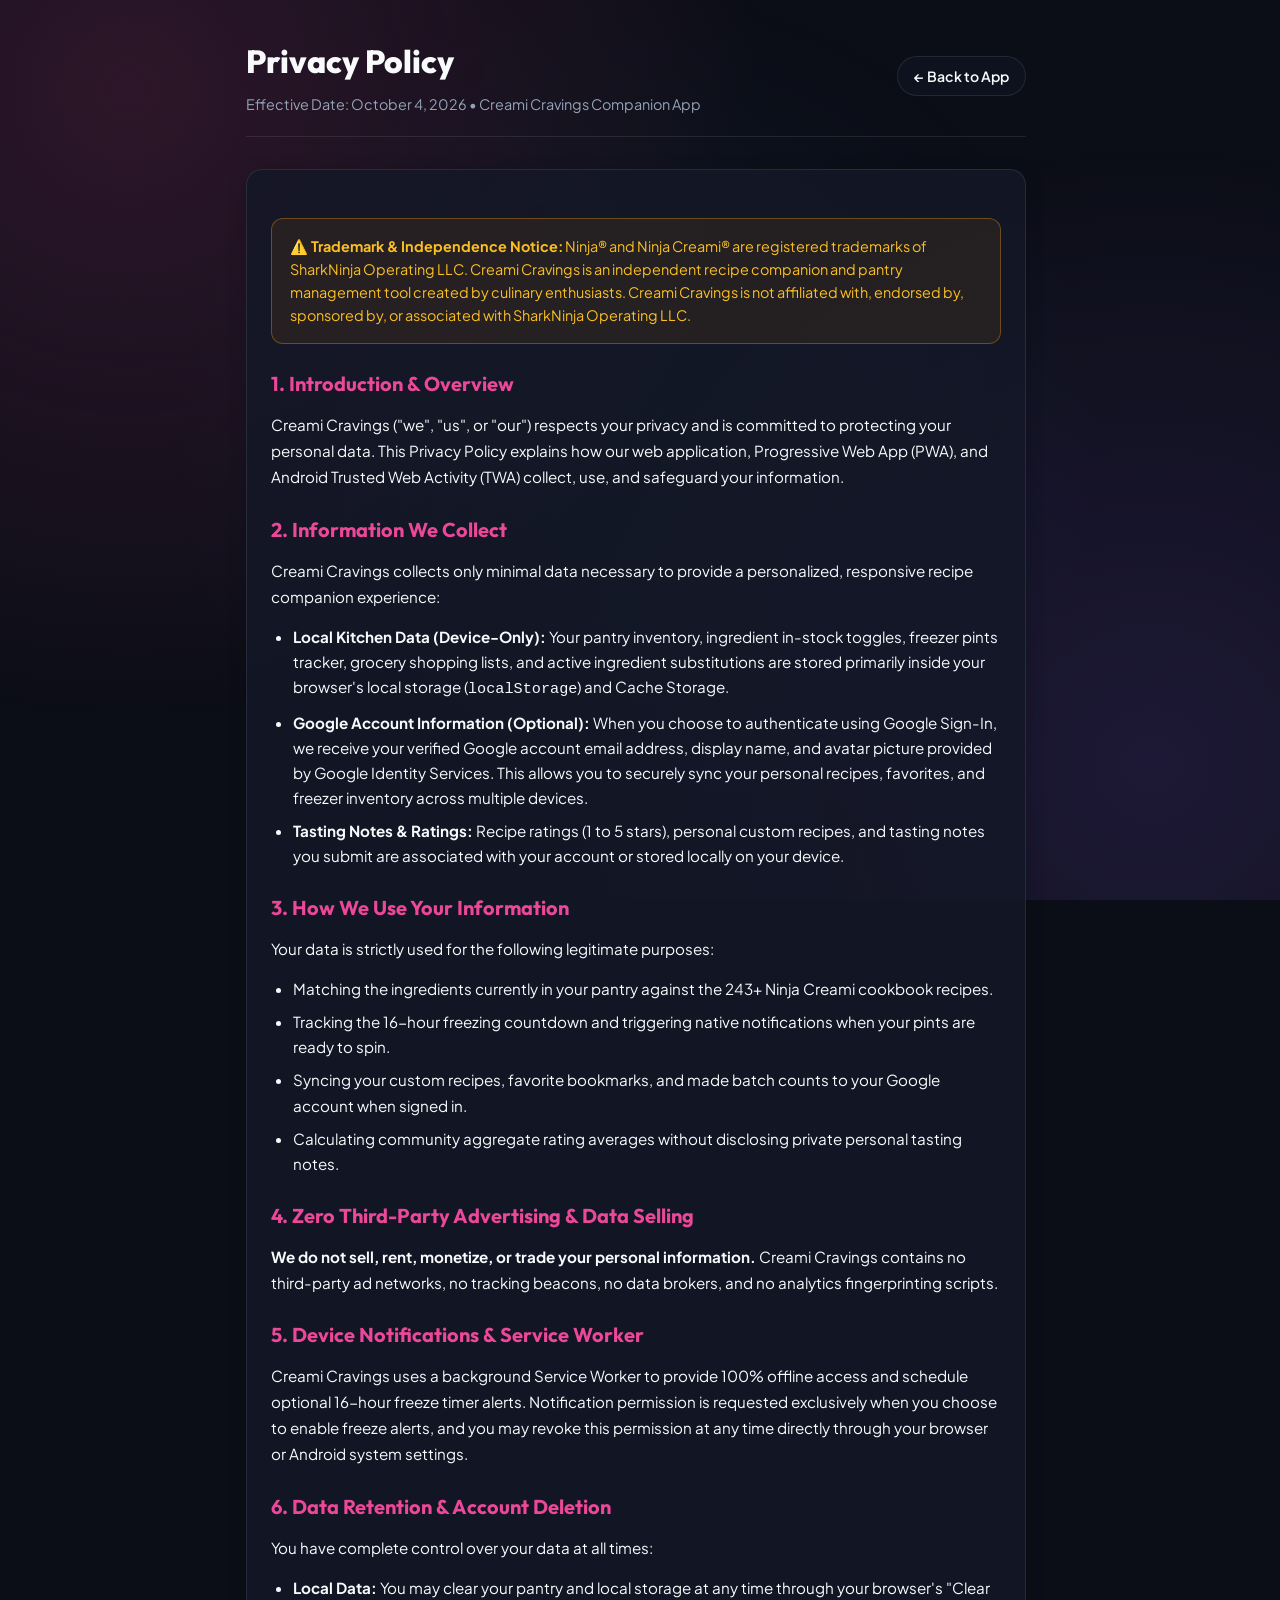
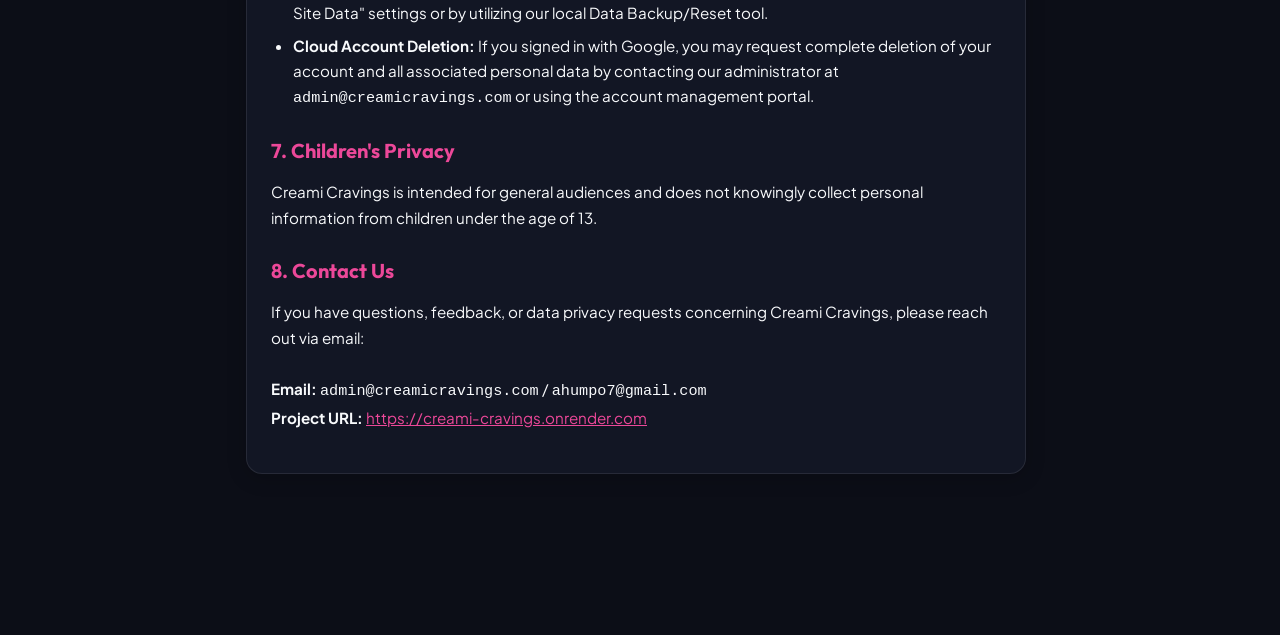
==== privacy.html @ 01725464 "Implement Store Compliance Legal Pages, PWA Install Banner, Offline Web Audio, Haptics, and Kitchen " ====
<!DOCTYPE html>
<html lang="en">
<head>
  <meta charset="UTF-8">
  <meta name="viewport" content="width=device-width, initial-scale=1.0, viewport-fit=cover">
  <title>Privacy Policy — Creami Cravings</title>
  <meta name="description" content="Privacy Policy for Creami Cravings Ninja Creami Companion app. Learn how your data is protected, stored locally, and secured.">
  <link rel="icon" type="image/svg+xml" href="/favicon.svg">
  <link rel="apple-touch-icon" href="/apple-touch-icon.png">
  <link rel="stylesheet" href="styles.css">
  <link rel="preconnect" href="https://fonts.googleapis.com">
  <link rel="preconnect" href="https://fonts.gstatic.com" crossorigin>
  <link href="https://fonts.googleapis.com/css2?family=Outfit:wght@400;600;700;800&family=Plus+Jakarta+Sans:wght@400;500;600;700&display=swap" rel="stylesheet">
  <script>
    (function() {
      const savedTheme = localStorage.getItem('creami_theme_mode') || 'dark';
      document.documentElement.setAttribute('data-theme', savedTheme);
    })();
  </script>
  <style>
    .legal-container {
      max-width: 820px;
      margin: 0 auto;
      padding: 36px 20px 80px;
    }
    .legal-header {
      display: flex;
      justify-content: space-between;
      align-items: center;
      margin-bottom: 32px;
      border-bottom: 1px solid var(--border-glass);
      padding-bottom: 20px;
    }
    .legal-title {
      font-family: var(--font-heading);
      font-size: 2rem;
      font-weight: 800;
      color: var(--text-main);
      margin-bottom: 6px;
    }
    .legal-subtitle {
      font-size: 0.9rem;
      color: var(--text-muted);
    }
    .legal-card {
      background: var(--bg-card);
      border: 1px solid var(--border-glass);
      border-radius: var(--radius-lg);
      padding: 28px 24px;
      margin-bottom: 24px;
      box-shadow: 0 4px 20px rgba(0, 0, 0, 0.2);
    }
    .legal-section-title {
      font-family: var(--font-heading);
      font-size: 1.25rem;
      font-weight: 700;
      color: var(--primary);
      margin: 24px 0 12px;
      display: flex;
      align-items: center;
      gap: 10px;
    }
    .legal-section-title:first-child {
      margin-top: 0;
    }
    .legal-p {
      font-size: 0.95rem;
      line-height: 1.7;
      color: var(--text-main);
      margin-bottom: 14px;
    }
    .legal-list {
      margin: 0 0 18px 22px;
      font-size: 0.95rem;
      line-height: 1.65;
      color: var(--text-main);
    }
    .legal-list li {
      margin-bottom: 8px;
    }
    .disclaimer-box {
      background: rgba(245, 158, 11, 0.08);
      border: 1px solid rgba(245, 158, 11, 0.35);
      border-radius: var(--radius-md);
      padding: 16px 18px;
      margin: 20px 0;
      font-size: 0.9rem;
      color: #fbbf24;
      line-height: 1.6;
    }
    .btn-back-home {
      display: inline-flex;
      align-items: center;
      gap: 8px;
      padding: 8px 16px;
      border-radius: 999px;
      background: var(--bg-item);
      border: 1px solid var(--border-glass);
      color: var(--text-main);
      text-decoration: none;
      font-weight: 600;
      font-size: 0.88rem;
      transition: all 0.2s ease;
    }
    .btn-back-home:hover {
      background: var(--bg-glass-hover);
      border-color: var(--primary);
      color: var(--primary);
      transform: translateX(-2px);
    }
  </style>
</head>
<body>
  <div class="legal-container">
    <div class="legal-header">
      <div>
        <h1 class="legal-title">Privacy Policy</h1>
        <div class="legal-subtitle">Effective Date: October 4, 2026 • Creami Cravings Companion App</div>
      </div>
      <a href="/" class="btn-back-home">← Back to App</a>
    </div>

    <div class="legal-card">
      <div class="disclaimer-box">
        <strong>⚠️ Trademark & Independence Notice:</strong> Ninja® and Ninja Creami® are registered trademarks of SharkNinja Operating LLC. Creami Cravings is an independent recipe companion and pantry management tool created by culinary enthusiasts. Creami Cravings is not affiliated with, endorsed by, sponsored by, or associated with SharkNinja Operating LLC.
      </div>

      <h2 class="legal-section-title">1. Introduction & Overview</h2>
      <p class="legal-p">
        Creami Cravings ("we", "us", or "our") respects your privacy and is committed to protecting your personal data. This Privacy Policy explains how our web application, Progressive Web App (PWA), and Android Trusted Web Activity (TWA) collect, use, and safeguard your information.
      </p>

      <h2 class="legal-section-title">2. Information We Collect</h2>
      <p class="legal-p">Creami Cravings collects only minimal data necessary to provide a personalized, responsive recipe companion experience:</p>
      <ul class="legal-list">
        <li><strong>Local Kitchen Data (Device-Only):</strong> Your pantry inventory, ingredient in-stock toggles, freezer pints tracker, grocery shopping lists, and active ingredient substitutions are stored primarily inside your browser's local storage (<code>localStorage</code>) and Cache Storage.</li>
        <li><strong>Google Account Information (Optional):</strong> When you choose to authenticate using Google Sign-In, we receive your verified Google account email address, display name, and avatar picture provided by Google Identity Services. This allows you to securely sync your personal recipes, favorites, and freezer inventory across multiple devices.</li>
        <li><strong>Tasting Notes & Ratings:</strong> Recipe ratings (1 to 5 stars), personal custom recipes, and tasting notes you submit are associated with your account or stored locally on your device.</li>
      </ul>

      <h2 class="legal-section-title">3. How We Use Your Information</h2>
      <p class="legal-p">Your data is strictly used for the following legitimate purposes:</p>
      <ul class="legal-list">
        <li>Matching the ingredients currently in your pantry against the 243+ Ninja Creami cookbook recipes.</li>
        <li>Tracking the 16-hour freezing countdown and triggering native notifications when your pints are ready to spin.</li>
        <li>Syncing your custom recipes, favorite bookmarks, and made batch counts to your Google account when signed in.</li>
        <li>Calculating community aggregate rating averages without disclosing private personal tasting notes.</li>
      </ul>

      <h2 class="legal-section-title">4. Zero Third-Party Advertising & Data Selling</h2>
      <p class="legal-p">
        <strong>We do not sell, rent, monetize, or trade your personal information.</strong> Creami Cravings contains no third-party ad networks, no tracking beacons, no data brokers, and no analytics fingerprinting scripts.
      </p>

      <h2 class="legal-section-title">5. Device Notifications & Service Worker</h2>
      <p class="legal-p">
        Creami Cravings uses a background Service Worker to provide 100% offline access and schedule optional 16-hour freeze timer alerts. Notification permission is requested exclusively when you choose to enable freeze alerts, and you may revoke this permission at any time directly through your browser or Android system settings.
      </p>

      <h2 class="legal-section-title">6. Data Retention & Account Deletion</h2>
      <p class="legal-p">
        You have complete control over your data at all times:
      </p>
      <ul class="legal-list">
        <li><strong>Local Data:</strong> You may clear your pantry and local storage at any time through your browser's "Clear Site Data" settings or by utilizing our local Data Backup/Reset tool.</li>
        <li><strong>Cloud Account Deletion:</strong> If you signed in with Google, you may request complete deletion of your account and all associated personal data by contacting our administrator at <code>admin@creamicravings.com</code> or using the account management portal.</li>
      </ul>

      <h2 class="legal-section-title">7. Children's Privacy</h2>
      <p class="legal-p">
        Creami Cravings is intended for general audiences and does not knowingly collect personal information from children under the age of 13.
      </p>

      <h2 class="legal-section-title">8. Contact Us</h2>
      <p class="legal-p">
        If you have questions, feedback, or data privacy requests concerning Creami Cravings, please reach out via email:
        <br><br>
        <strong>Email:</strong> <code>admin@creamicravings.com</code> / <code>ahumpo7@gmail.com</code><br>
        <strong>Project URL:</strong> <a href="https://creami-cravings.onrender.com" style="color: var(--primary);">https://creami-cravings.onrender.com</a>
      </p>
    </div>
  </div>
</body>
</html>
---- styles.css ----
/* ==========================================================================
   Creami Cravings - Modern Ninja Creami Pantry & Recipe Styling System
   ========================================================================== */

:root {
  color-scheme: dark;
  
  --bg-main: #0c0e17;
  --bg-gradient: radial-gradient(circle at 10% 10%, rgba(236, 72, 153, 0.15) 0%, transparent 45%),
                 radial-gradient(circle at 90% 85%, rgba(139, 92, 246, 0.14) 0%, transparent 45%),
                 radial-gradient(circle at 50% 50%, rgba(14, 165, 233, 0.06) 0%, transparent 60%);
  --bg-card: rgba(20, 24, 39, 0.85);
  --bg-card-hover: rgba(28, 34, 56, 0.95);
  --bg-glass: rgba(255, 255, 255, 0.05);
  --bg-glass-hover: rgba(255, 255, 255, 0.1);
  --bg-input: rgba(12, 14, 23, 0.85);
  --bg-item: rgba(18, 22, 36, 0.6);
  --bg-item-hover: rgba(236, 72, 153, 0.08);
  --bg-modal: #151828;
  --bg-modal-overlay: rgba(6, 8, 14, 0.82);

  --border-glass: rgba(255, 255, 255, 0.09);
  --border-highlight: rgba(236, 72, 153, 0.4);
  --border-item: rgba(255, 255, 255, 0.06);
  
  --primary: #ec4899;
  --primary-glow: rgba(236, 72, 153, 0.35);
  --primary-gradient: linear-gradient(135deg, #ec4899 0%, #d946ef 50%, #8b5cf6 100%);
  --secondary: #8b5cf6;
  --accent-cyan: #06b6d4;
  --accent-amber: #f59e0b;
  --success: #10b981;
  --success-glow: rgba(16, 185, 129, 0.35);
  
  --heading-gradient: linear-gradient(135deg, #ffffff 0%, #cbd5e1 55%, #f472b6 100%);
  --badge-bg: rgba(236, 72, 153, 0.15);
  --badge-border: rgba(236, 72, 153, 0.3);
  --badge-text: #f472b6;
  
  --text-main: #f8fafc;
  --text-muted: #94a3b8;
  --text-dim: #64748b;
  --text-checked: #34d399;
  
  --radius-xl: 24px;
  --radius-lg: 16px;
  --radius-md: 12px;
  --radius-sm: 8px;
  
  --shadow-main: 0 10px 30px -10px rgba(0, 0, 0, 0.6);
  --shadow-card-hover: 0 16px 36px -10px rgba(0, 0, 0, 0.75);
  --shadow-glow: 0 0 25px var(--primary-glow);
  --shadow-success-glow: 0 0 25px var(--success-glow);
  
  --font-heading: 'Outfit', sans-serif;
  --font-body: 'Plus Jakarta Sans', sans-serif;
}

[data-theme="light"] {
  color-scheme: light;
  
  --bg-main: #f8fafc;
  --bg-gradient: radial-gradient(circle at 10% 10%, rgba(236, 72, 153, 0.1) 0%, transparent 45%),
                 radial-gradient(circle at 90% 85%, rgba(139, 92, 246, 0.1) 0%, transparent 45%),
                 radial-gradient(circle at 50% 50%, rgba(14, 165, 233, 0.05) 0%, transparent 60%);
  --bg-card: rgba(255, 255, 255, 0.9);
  --bg-card-hover: #ffffff;
  --bg-glass: rgba(15, 23, 42, 0.04);
  --bg-glass-hover: rgba(15, 23, 42, 0.08);
  --bg-input: rgba(241, 245, 249, 0.95);
  --bg-item: rgba(248, 250, 252, 0.9);
  --bg-item-hover: rgba(236, 72, 153, 0.08);
  --bg-modal: #ffffff;
  --bg-modal-overlay: rgba(15, 23, 42, 0.55);

  --border-glass: rgba(15, 23, 42, 0.1);
  --border-highlight: rgba(236, 72, 153, 0.4);
  --border-item: rgba(15, 23, 42, 0.08);
  
  --primary: #db2777;
  --primary-glow: rgba(219, 39, 119, 0.25);
  --primary-gradient: linear-gradient(135deg, #db2777 0%, #c026d3 50%, #7c3aed 100%);
  --secondary: #7c3aed;
  --accent-cyan: #0891b2;
  --accent-amber: #d97706;
  --success: #059669;
  --success-glow: rgba(5, 150, 105, 0.25);
  
  --heading-gradient: linear-gradient(135deg, #0f172a 0%, #334155 50%, #db2777 100%);
  --badge-bg: rgba(219, 39, 119, 0.1);
  --badge-border: rgba(219, 39, 119, 0.25);
  --badge-text: #be185d;
  
  --text-main: #0f172a;
  --text-muted: #475569;
  --text-dim: #64748b;
  --text-checked: #059669;
  
  --shadow-main: 0 10px 30px -10px rgba(15, 23, 42, 0.08);
  --shadow-card-hover: 0 16px 36px -10px rgba(15, 23, 42, 0.14);
  --shadow-glow: 0 0 25px var(--primary-glow);
  --shadow-success-glow: 0 0 25px var(--success-glow);
}

/* Global Reset & Base */
*, *::before, *::after {
  box-sizing: border-box;
  margin: 0;
  padding: 0;
}

html {
  scrollbar-gutter: stable;
  overflow-x: hidden;
  overflow-x: clip;
  width: 100%;
  max-width: 100%;
  -webkit-overflow-scrolling: touch;
}

body {
  font-family: var(--font-body);
  background-color: var(--bg-main);
  color: var(--text-main);
  min-height: 100vh;
  padding-bottom: 60px;
  line-height: 1.6;
  overflow-x: hidden;
  overflow-x: clip;
  width: 100%;
  max-width: 100%;
  position: relative;
  -webkit-overflow-scrolling: touch;
  -webkit-text-size-adjust: 100%;
}

body::before {
  content: "";
  position: fixed;
  inset: 0;
  background-image: var(--bg-gradient);
  pointer-events: none;
  z-index: -1;
  will-change: transform;
}

/* Custom Smooth Scrollbar */
::-webkit-scrollbar {
  width: 8px;
  height: 8px;
}
::-webkit-scrollbar-track {
  background: transparent;
}
::-webkit-scrollbar-thumb {
  background: var(--border-glass);
  border-radius: 4px;
}
::-webkit-scrollbar-thumb:hover {
  background: var(--text-dim);
}

/* Container */
.container {
  max-width: 1540px;
  width: 100%;
  margin: 0 auto;
  padding: 24px 20px;
  box-sizing: border-box;
  overflow-x: hidden;
}

/* Header */
.main-header {
  margin-bottom: 28px;
}

.header-top-bar {
  display: flex;
  justify-content: space-between;
  align-items: center;
  margin-bottom: 18px;
  flex-wrap: wrap;
  gap: 12px;
}

.header-badge {
  display: inline-flex;
  align-items: center;
  gap: 8px;
  padding: 6px 16px;
  background: var(--badge-bg);
  border: 1px solid var(--badge-border);
  border-radius: 999px;
  color: var(--badge-text);
  font-size: 0.88rem;
  font-weight: 600;
  letter-spacing: 0.02em;
  backdrop-filter: blur(10px);
}

.header-actions {
  display: flex;
  align-items: center;
  gap: 12px;
}

.btn-secondary-action {
  display: inline-flex;
  align-items: center;
  gap: 8px;
  padding: 8px 16px;
  background: var(--bg-card);
  border: 1px solid var(--border-glass);
  border-radius: 999px;
  color: var(--text-main);
  font-size: 0.88rem;
  font-weight: 600;
  cursor: pointer;
  transition: all 0.2s ease;
  backdrop-filter: blur(10px);
}

.btn-secondary-action:hover {
  background: var(--bg-card-hover);
  border-color: var(--border-highlight);
  transform: translateY(-1px);
}

.badge-count {
  display: inline-flex;
  align-items: center;
  justify-content: center;
  min-width: 20px;
  height: 20px;
  padding: 0 6px;
  background: var(--primary);
  color: #ffffff;
  border-radius: 10px;
  font-size: 0.75rem;
  font-weight: 700;
}

.theme-toggle-btn {
  display: inline-flex;
  align-items: center;
  gap: 8px;
  padding: 8px 16px;
  background: var(--bg-card);
  border: 1px solid var(--border-glass);
  border-radius: 999px;
  color: var(--text-main);
  font-size: 0.88rem;
  font-weight: 600;
  cursor: pointer;
  transition: all 0.2s ease;
  backdrop-filter: blur(10px);
}

.theme-toggle-btn:hover {
  background: var(--bg-card-hover);
  border-color: var(--border-highlight);
}

[data-theme="dark"] .icon-moon { display: inline-block; }
[data-theme="dark"] .icon-sun { display: none; }
[data-theme="light"] .icon-moon { display: none; }
[data-theme="light"] .icon-sun { display: inline-block; }

.hero-content {
  text-align: center;
  margin-bottom: 28px;
  max-width: 860px;
  margin-left: auto;
  margin-right: auto;
}

.hero-title {
  font-family: var(--font-heading);
  font-size: 2.85rem;
  font-weight: 800;
  letter-spacing: -0.03em;
  background: var(--heading-gradient);
  -webkit-background-clip: text;
  -webkit-text-fill-color: transparent;
  margin-bottom: 12px;
  line-height: 1.15;
}

.hero-subtitle {
  font-size: 1.08rem;
  color: var(--text-muted);
  max-width: 720px;
  margin: 0 auto;
}

/* Stats Bar */
.stats-bar {
  display: grid;
  grid-template-columns: repeat(auto-fit, minmax(220px, 1fr));
  gap: 16px;
  margin-top: 24px;
}

.stat-card {
  background: var(--bg-card);
  border: 1px solid var(--border-glass);
  border-radius: var(--radius-lg);
  padding: 16px 20px;
  display: flex;
  align-items: center;
  gap: 16px;
  backdrop-filter: blur(14px);
  transition: transform 0.2s ease, border-color 0.2s ease, box-shadow 0.2s ease;
}

.stat-card:hover {
  transform: translateY(-2px);
  border-color: var(--border-highlight);
}

.stat-card-highlight {
  border-color: rgba(16, 185, 129, 0.4);
  background: linear-gradient(135deg, rgba(16, 185, 129, 0.08) 0%, var(--bg-card) 100%);
}

.stat-card-highlight:hover {
  border-color: var(--success);
  box-shadow: var(--shadow-success-glow);
}

.stat-icon {
  width: 48px;
  height: 48px;
  border-radius: var(--radius-md);
  display: flex;
  align-items: center;
  justify-content: center;
  font-size: 1.5rem;
  background: var(--bg-glass);
  flex-shrink: 0;
}

.stat-icon.pink { background: rgba(236, 72, 153, 0.15); }
.stat-icon.green { background: rgba(16, 185, 129, 0.15); }
.stat-icon.blue { background: rgba(14, 165, 233, 0.15); }
.stat-icon.purple { background: rgba(139, 92, 246, 0.15); }

.stat-num {
  font-family: var(--font-heading);
  font-size: 1.75rem;
  font-weight: 800;
  line-height: 1.2;
}

.stat-label {
  font-size: 0.82rem;
  color: var(--text-muted);
  font-weight: 500;
}

/* Split Main Layout */
.main-layout {
  display: grid;
  grid-template-columns: 380px minmax(0, 1fr);
  gap: 24px;
  align-items: start;
  width: 100%;
  max-width: 100%;
  min-width: 0;
}

@media (max-width: 1080px) {
  .main-layout {
    grid-template-columns: minmax(0, 1fr);
    width: 100%;
    max-width: 100%;
    min-width: 0;
  }
}

/* Panel Containers */
.panel {
  background: var(--bg-card);
  border: 1px solid var(--border-glass);
  border-radius: var(--radius-xl);
  padding: 24px;
  backdrop-filter: blur(16px);
  box-shadow: var(--shadow-main);
  width: 100%;
  max-width: 100%;
  min-width: 0;
  box-sizing: border-box;
}

.pantry-panel {
  position: sticky;
  top: 20px;
  max-height: calc(100vh - 40px);
  display: flex;
  flex-direction: column;
}

.panel-header {
  display: flex;
  justify-content: space-between;
  align-items: center;
  margin-bottom: 16px;
  flex-shrink: 0;
}

.panel-title-group {
  display: flex;
  align-items: center;
  gap: 10px;
}

.panel-title {
  font-family: var(--font-heading);
  font-size: 1.35rem;
  font-weight: 700;
  display: flex;
  align-items: center;
  gap: 8px;
}

.count-pill {
  padding: 3px 10px;
  background: var(--bg-glass);
  border: 1px solid var(--border-glass);
  border-radius: 999px;
  font-size: 0.78rem;
  font-weight: 600;
  color: var(--text-checked);
}

.pantry-header-buttons {
  display: flex;
  gap: 6px;
}

.btn-xs {
  padding: 5px 12px;
  font-size: 0.78rem;
  font-weight: 600;
  border-radius: 6px;
  border: 1px solid var(--primary);
  background: var(--primary);
  color: #ffffff;
  cursor: pointer;
  transition: all 0.15s ease;
}

.btn-xs:hover {
  filter: brightness(1.1);
  transform: translateY(-1px);
}

.btn-xs.btn-outline {
  background: transparent;
  border-color: var(--border-glass);
  color: var(--text-muted);
}

.btn-xs.btn-outline:hover {
  background: var(--bg-glass-hover);
  color: var(--text-main);
}

/* Search Box */
.search-box {
  position: relative;
  margin-bottom: 14px;
  display: flex;
  align-items: center;
  flex-shrink: 0;
}

.search-box input {
  width: 100%;
  padding: 10px 36px 10px 38px;
  background: var(--bg-input);
  border: 1px solid var(--border-glass);
  border-radius: var(--radius-md);
  color: var(--text-main);
  font-size: 0.9rem;
  font-family: var(--font-body);
  outline: none;
  transition: border-color 0.2s, box-shadow 0.2s;
}

.search-box input:focus {
  border-color: var(--primary);
  box-shadow: 0 0 0 3px var(--primary-glow);
}

.search-icon {
  position: absolute;
  left: 12px;
  font-size: 0.95rem;
  pointer-events: none;
  opacity: 0.6;
}

.clear-input-btn {
  position: absolute;
  right: 10px;
  background: transparent;
  border: none;
  color: var(--text-dim);
  font-size: 1.2rem;
  cursor: pointer;
  padding: 0 4px;
  line-height: 1;
}

.clear-input-btn:hover {
  color: var(--text-main);
}

/* Quick Add Presets */
.presets-section {
  margin-bottom: 16px;
  flex-shrink: 0;
}

.presets-label {
  font-size: 0.75rem;
  text-transform: uppercase;
  letter-spacing: 0.05em;
  color: var(--text-dim);
  font-weight: 700;
  margin-bottom: 8px;
}

.preset-chips {
  display: flex;
  flex-wrap: wrap;
  gap: 6px;
}

.chip {
  padding: 5px 10px;
  background: var(--bg-glass);
  border: 1px solid var(--border-glass);
  border-radius: var(--radius-sm);
  color: var(--text-muted);
  font-size: 0.78rem;
  font-weight: 600;
  cursor: pointer;
  transition: all 0.15s ease;
  font-family: var(--font-body);
}

.chip:hover {
  background: var(--primary);
  border-color: var(--primary);
  color: #ffffff;
  transform: translateY(-1px);
}

/* Ingredient Categories & Checkboxes */
.ingredient-list-container {
  overflow-y: auto;
  padding-right: 4px;
  flex-grow: 1;
}

.category-group {
  margin-bottom: 12px;
  border: 1px solid var(--border-item);
  border-radius: var(--radius-md);
  background: var(--bg-item);
  overflow: hidden;
  transition: border-color 0.2s ease;
}

.category-group.open {
  border-color: var(--border-glass);
}

.category-header {
  padding: 10px 14px;
  display: flex;
  justify-content: space-between;
  align-items: center;
  cursor: pointer;
  user-select: none;
  background: rgba(255, 255, 255, 0.02);
  transition: background-color 0.15s ease;
}

.category-header:hover {
  background: var(--bg-glass-hover);
}

.category-header-title {
  font-size: 0.88rem;
  font-weight: 700;
  display: flex;
  align-items: center;
  gap: 8px;
}

.category-header-right {
  display: flex;
  align-items: center;
  gap: 8px;
}

.category-in-stock-badge {
  font-size: 0.72rem;
  font-weight: 700;
  padding: 2px 7px;
  border-radius: 999px;
  background: rgba(16, 185, 129, 0.18);
  color: var(--text-checked);
}

.category-chevron {
  font-size: 0.7rem;
  color: var(--text-dim);
  transition: transform 0.2s ease;
}

.category-group.open .category-chevron {
  transform: rotate(180deg);
}

.category-items-list {
  padding: 6px 10px 10px;
  display: flex;
  flex-direction: column;
  gap: 4px;
}

.category-group:not(.open) .category-items-list {
  display: none;
}

/* Ingredient Checkbox Item */
.ingredient-checkbox-item {
  display: flex;
  align-items: center;
  gap: 10px;
  padding: 6px 10px;
  border-radius: var(--radius-sm);
  cursor: pointer;
  transition: background-color 0.15s ease;
  font-size: 0.85rem;
  user-select: none;
}

.ingredient-checkbox-item:hover {
  background: var(--bg-item-hover);
}

.ingredient-checkbox-item.checked {
  background: rgba(16, 185, 129, 0.1);
}

.custom-checkbox {
  width: 18px;
  height: 18px;
  border-radius: 5px;
  border: 1.5px solid var(--border-glass);
  display: flex;
  align-items: center;
  justify-content: center;
  flex-shrink: 0;
  transition: all 0.15s ease;
  background: var(--bg-input);
}

.ingredient-checkbox-item.checked .custom-checkbox {
  background: var(--success);
  border-color: var(--success);
}

.custom-checkbox::after {
  content: "✓";
  color: #ffffff;
  font-size: 0.75rem;
  font-weight: 800;
  opacity: 0;
  transform: scale(0.5);
  transition: all 0.15s ease;
}

.ingredient-checkbox-item.checked .custom-checkbox::after {
  opacity: 1;
  transform: scale(1);
}

.ingredient-name-text {
  flex-grow: 1;
  transition: color 0.15s;
}

.ingredient-checkbox-item.checked .ingredient-name-text {
  color: var(--text-checked);
  font-weight: 600;
}

.ingredient-recipe-count {
  font-size: 0.72rem;
  color: var(--text-dim);
  font-weight: 600;
}

/* Right Panel: Recipes Explorer */
.recipes-panel {
  display: flex;
  flex-direction: column;
}

.recipes-controls-bar {
  display: flex;
  justify-content: space-between;
  align-items: center;
  gap: 14px;
  margin-bottom: 18px;
  flex-wrap: wrap;
}

.recipe-search-box {
  flex-grow: 1;
  min-width: 260px;
  margin-bottom: 0;
}

.filter-toggles-row {
  display: flex;
  align-items: center;
  gap: 14px;
  flex-wrap: wrap;
}

/* Toggle Switch */
.toggle-container {
  display: inline-flex;
  align-items: center;
  gap: 8px;
  cursor: pointer;
  user-select: none;
  font-size: 0.88rem;
  font-weight: 600;
}

.toggle-container input {
  display: none;
}

.toggle-track {
  width: 38px;
  height: 22px;
  background: var(--bg-input);
  border: 1px solid var(--border-glass);
  border-radius: 999px;
  position: relative;
  transition: background-color 0.2s, border-color 0.2s;
}

.toggle-track::before {
  content: "";
  position: absolute;
  top: 2px;
  left: 2px;
  width: 16px;
  height: 16px;
  background: var(--text-muted);
  border-radius: 50%;
  transition: transform 0.2s, background-color 0.2s;
}

.toggle-container input:checked + .toggle-track {
  background: var(--success);
  border-color: var(--success);
}

.toggle-container input:checked + .toggle-track::before {
  transform: translateX(16px);
  background: #ffffff;
}

/* Sort Select */
.sort-select-wrapper select {
  padding: 8px 14px;
  background: var(--bg-input);
  border: 1px solid var(--border-glass);
  border-radius: var(--radius-md);
  color: var(--text-main);
  font-family: var(--font-body);
  font-size: 0.86rem;
  font-weight: 600;
  outline: none;
  cursor: pointer;
  transition: border-color 0.15s;
}

.sort-select-wrapper select:focus {
  border-color: var(--primary);
}

/* Category Tabs */
.category-tabs-bar {
  display: flex;
  justify-content: space-between;
  align-items: center;
  gap: 12px;
  margin-bottom: 20px;
  flex-wrap: wrap;
  width: 100%;
  max-width: 100%;
  min-width: 0;
  box-sizing: border-box;
}

.category-tabs {
  display: flex;
  flex-wrap: wrap;
  gap: 8px;
  width: 100%;
  max-width: 100%;
  min-width: 0;
  box-sizing: border-box;
}

.tab-btn {
  padding: 8px 14px;
  background: var(--bg-glass);
  border: 1px solid var(--border-glass);
  border-radius: 999px;
  color: var(--text-muted);
  font-size: 0.85rem;
  font-weight: 600;
  cursor: pointer;
  display: inline-flex;
  align-items: center;
  gap: 6px;
  transition: all 0.15s ease;
  font-family: var(--font-body);
}

.tab-btn:hover {
  background: var(--bg-glass-hover);
  color: var(--text-main);
}

.tab-btn.active {
  background: var(--primary-gradient);
  border-color: transparent;
  color: #ffffff;
  box-shadow: 0 4px 14px var(--primary-glow);
}

.tab-count {
  padding: 2px 7px;
  border-radius: 999px;
  background: rgba(0, 0, 0, 0.25);
  font-size: 0.72rem;
  font-weight: 700;
}

.tab-btn.active .tab-count {
  background: rgba(255, 255, 255, 0.25);
}

#customActionsContainer,
#tabCustomRecipes {
  display: none;
}

.btn-add-recipe {
  padding: 8px 16px;
  background: var(--bg-glass);
  border: 1px solid var(--border-glass);
  border-radius: 999px;
  color: var(--text-main);
  font-size: 0.85rem;
  font-weight: 600;
  cursor: pointer;
  transition: all 0.2s ease;
  font-family: var(--font-body);
}

.btn-add-recipe:hover {
  background: var(--bg-card-hover);
  border-color: var(--border-highlight);
  color: var(--primary);
  transform: translateY(-1px);
}

/* Results Header */
.results-header {
  display: flex;
  justify-content: space-between;
  align-items: center;
  margin-bottom: 18px;
  font-size: 0.9rem;
  color: var(--text-muted);
  min-height: 26px;
}

.results-summary {
  font-weight: 600;
}

.active-pantry-hint {
  font-size: 0.82rem;
  color: var(--text-dim);
  min-height: 18px;
  line-height: 1.4;
}

/* Recipe Grid */
.recipe-grid {
  display: grid;
  grid-template-columns: repeat(auto-fill, minmax(320px, 1fr));
  gap: 20px;
  min-height: 400px;
  contain: layout style;
  width: 100%;
  max-width: 100%;
  min-width: 0;
  box-sizing: border-box;
}

/* Recipe Card */
.recipe-card {
  background: var(--bg-card);
  border: 1px solid var(--border-glass);
  border-radius: var(--radius-lg);
  padding: 20px;
  display: flex;
  flex-direction: column;
  justify-content: space-between;
  transition: transform 0.2s ease, border-color 0.2s ease, box-shadow 0.2s ease;
  position: relative;
  overflow: hidden;
  width: 100%;
  max-width: 100%;
  min-width: 0;
  box-sizing: border-box;
}

.recipe-card > div:first-child,
.recipe-card-body {
  width: 100%;
  max-width: 100%;
  min-width: 0;
  box-sizing: border-box;
}

.recipe-card:hover {
  transform: translateY(-4px);
  border-color: var(--border-highlight);
  box-shadow: var(--shadow-card-hover);
}

.recipe-card.ready-to-make {
  border-color: rgba(16, 185, 129, 0.45);
  background: linear-gradient(135deg, rgba(16, 185, 129, 0.08) 0%, var(--bg-card) 100%);
}

.recipe-card.ready-to-make:hover {
  border-color: var(--success);
  box-shadow: 0 12px 30px -10px rgba(16, 185, 129, 0.4);
}

.recipe-card-top {
  display: flex;
  justify-content: space-between;
  align-items: flex-start;
  margin-bottom: 12px;
  gap: 8px;
  min-height: 26px;
  width: 100%;
  max-width: 100%;
  min-width: 0;
  flex-wrap: wrap;
}

.card-book-tags {
  display: flex;
  flex-wrap: wrap;
  align-items: center;
  gap: 5px;
  flex: 1 1 auto;
  min-width: 0;
  max-width: 100%;
}

.book-tag {
  font-size: 0.72rem;
  font-weight: 700;
  text-transform: uppercase;
  letter-spacing: 0.04em;
  padding: 4px 10px;
  border-radius: 999px;
  background: var(--bg-glass);
  border: 1px solid var(--border-glass);
  color: var(--text-muted);
}

.book-tag.page-tag {
  font-size: 0.68rem;
  padding: 3px 8px;
  background: var(--bg-item);
  border: 1px solid var(--border-item);
  color: var(--text-dim);
}

.book-tag.fan-favorites { background: rgba(236, 72, 153, 0.15); color: #f472b6; border-color: rgba(236, 72, 153, 0.3); }
.book-tag.keto { background: rgba(16, 185, 129, 0.15); color: #34d399; border-color: rgba(16, 185, 129, 0.3); }
.book-tag.lactose-free { background: rgba(6, 182, 212, 0.15); color: #38bdf8; border-color: rgba(6, 182, 212, 0.3); }
.book-tag.no-protein { background: rgba(139, 92, 246, 0.15); color: #a78bfa; border-color: rgba(139, 92, 246, 0.3); }
.book-tag.custom { background: rgba(245, 158, 11, 0.15); color: #fbbf24; border-color: rgba(245, 158, 11, 0.3); }

/* Multi-Book Banner in Recipe Modal */
.multi-book-banner {
  display: flex;
  align-items: center;
  gap: 8px;
  padding: 9px 14px;
  margin-top: 10px;
  border-radius: var(--radius-sm);
  background: var(--bg-item);
  border: 1px solid var(--border-item);
  font-size: 0.83rem;
  color: var(--text-muted);
  line-height: 1.4;
}

.multi-book-banner strong {
  color: var(--text-main);
}

.card-actions-top {
  display: flex;
  align-items: center;
  gap: 6px;
  flex-shrink: 0;
  margin-left: auto;
  min-width: 0;
}

.favorite-btn {
  background: transparent;
  border: none;
  font-size: 1.15rem;
  cursor: pointer;
  color: var(--text-dim);
  transition: transform 0.15s ease, color 0.15s ease;
  line-height: 1;
  padding: 0;
  display: inline-flex;
  align-items: center;
  justify-content: center;
  flex-shrink: 0;
  width: 24px;
  height: 24px;
}

.favorite-btn:hover {
  transform: scale(1.2);
  color: var(--primary);
}

.favorite-btn.is-favorite {
  color: var(--primary);
}

.recipe-card-title {
  font-family: var(--font-heading);
  font-size: 1.25rem;
  font-weight: 700;
  line-height: 1.3;
  margin-bottom: 12px;
  color: var(--text-main);
  word-break: break-word;
  overflow-wrap: break-word;
  min-width: 0;
}

/* Match Status Banner */
.match-status-bar {
  margin-bottom: 14px;
  width: 100%;
  max-width: 100%;
  min-width: 0;
}

.match-status-row {
  display: flex;
  justify-content: space-between;
  align-items: center;
  margin-bottom: 6px;
  width: 100%;
  min-width: 0;
  gap: 8px;
  flex-wrap: wrap;
}

.match-badge {
  font-size: 0.78rem;
  font-weight: 700;
  padding: 3px 8px;
  border-radius: 6px;
  display: inline-flex;
  align-items: center;
  gap: 5px;
}

.match-badge.ready {
  background: rgba(16, 185, 129, 0.2);
  color: #34d399;
}

.match-badge.partial {
  background: rgba(245, 158, 11, 0.18);
  color: #fbbf24;
}

.match-badge.low {
  background: rgba(255, 255, 255, 0.08);
  color: var(--text-muted);
}

.match-percent {
  font-size: 0.78rem;
  font-weight: 700;
  color: var(--text-muted);
}

.match-progress-track {
  width: 100%;
  height: 5px;
  background: var(--bg-glass);
  border-radius: 999px;
  overflow: hidden;
}

.match-progress-fill {
  height: 100%;
  border-radius: 999px;
  background: var(--primary-gradient);
  transition: width 0.3s ease;
}

.match-progress-fill.ready {
  background: var(--success);
}

/* Macro Pills */
.macro-pills {
  display: grid;
  grid-template-columns: repeat(4, minmax(0, 1fr));
  gap: 6px;
  margin-bottom: 14px;
  width: 100%;
  max-width: 100%;
  min-width: 0;
  box-sizing: border-box;
}

.macro-pill {
  background: var(--bg-glass);
  border: 1px solid var(--border-item);
  border-radius: var(--radius-sm);
  padding: 6px 3px;
  text-align: center;
  min-width: 0;
  overflow: hidden;
  box-sizing: border-box;
}

.macro-pill-val {
  font-family: var(--font-heading);
  font-size: 0.88rem;
  font-weight: 700;
  line-height: 1.1;
  white-space: nowrap;
  overflow: hidden;
  text-overflow: ellipsis;
}

.macro-pill-label {
  font-size: 0.68rem;
  color: var(--text-dim);
  text-transform: uppercase;
  font-weight: 600;
  white-space: nowrap;
  overflow: hidden;
  text-overflow: ellipsis;
}

.macro-pill.cal .macro-pill-val { color: #f472b6; }
.macro-pill.pro .macro-pill-val { color: #34d399; }
.macro-pill.carb .macro-pill-val { color: #fbbf24; }
.macro-pill.fat .macro-pill-val { color: #38bdf8; }

/* Ingredients Preview List */
.card-ingredients-preview {
  margin-bottom: 16px;
  display: flex;
  flex-direction: column;
  gap: 4px;
  width: 100%;
  max-width: 100%;
  min-width: 0;
  box-sizing: border-box;
}

.card-ing-item {
  font-size: 0.78rem;
  display: flex;
  align-items: center;
  gap: 6px;
  white-space: nowrap;
  overflow: hidden;
  text-overflow: ellipsis;
  width: 100%;
  max-width: 100%;
  min-width: 0;
  box-sizing: border-box;
}

.card-ing-status {
  font-size: 0.8rem;
  flex-shrink: 0;
}

.card-ing-status.has { color: var(--success); }
.card-ing-status.miss { color: var(--text-dim); opacity: 0.5; }

.card-ing-text {
  overflow: hidden;
  text-overflow: ellipsis;
  white-space: nowrap;
  min-width: 0;
  flex: 1;
}

.card-ing-item.has .card-ing-text {
  color: var(--text-main);
  font-weight: 500;
}

.card-ing-item.miss .card-ing-text {
  color: var(--text-dim);
}

.card-more-ings {
  font-size: 0.72rem;
  color: var(--text-dim);
  margin-top: 2px;
  font-style: italic;
  white-space: nowrap;
  overflow: hidden;
  text-overflow: ellipsis;
}

/* Card Bottom */
.recipe-card-bottom {
  margin-top: auto;
  display: flex;
  justify-content: space-between;
  align-items: center;
  gap: 8px;
  width: 100%;
  max-width: 100%;
  min-width: 0;
  box-sizing: border-box;
}

.spin-tag {
  font-size: 0.72rem;
  color: var(--text-muted);
  display: inline-flex;
  align-items: center;
  gap: 4px;
  min-width: 0;
  flex: 1;
  overflow: hidden;
  text-overflow: ellipsis;
  white-space: nowrap;
}

.btn-view-recipe {
  padding: 8px 14px;
  background: var(--bg-glass);
  border: 1px solid var(--border-glass);
  border-radius: var(--radius-sm);
  color: var(--text-main);
  font-size: 0.85rem;
  font-weight: 600;
  cursor: pointer;
  transition: all 0.15s ease;
  font-family: var(--font-body);
  flex-shrink: 0;
  white-space: nowrap;
}

.btn-view-recipe:hover {
  background: var(--primary);
  border-color: var(--primary);
  color: #ffffff;
}

/* Empty State */
.empty-state {
  text-align: center;
  padding: 60px 20px;
  background: var(--bg-card);
  border: 1px dashed var(--border-glass);
  border-radius: var(--radius-xl);
}

.empty-icon {
  font-size: 3.5rem;
  margin-bottom: 12px;
}

.empty-title {
  font-family: var(--font-heading);
  font-size: 1.4rem;
  font-weight: 700;
  margin-bottom: 8px;
}

.empty-desc {
  font-size: 0.95rem;
  color: var(--text-muted);
  max-width: 480px;
  margin: 0 auto 20px;
}

/* Modals & Scroll Containment */
html.modal-open {
  overflow: hidden !important;
  height: 100% !important;
  overscroll-behavior: none !important;
}

body.modal-open {
  overflow: hidden !important;
  height: 100% !important;
  overscroll-behavior: none !important;
  touch-action: none !important;
}

.modal-overlay {
  position: fixed;
  inset: 0;
  width: 100%;
  height: 100%;
  height: 100dvh;
  background: var(--bg-modal-overlay);
  backdrop-filter: blur(8px);
  z-index: 999;
  display: flex;
  align-items: center;
  justify-content: center;
  padding: 20px;
  opacity: 0;
  pointer-events: none;
  transition: opacity 0.25s ease;
  overscroll-behavior: none;
}

.modal-overlay.active {
  opacity: 1;
  pointer-events: auto;
  overscroll-behavior: none;
}

.modal-content {
  background: var(--bg-modal);
  border: 1px solid var(--border-glass);
  border-radius: var(--radius-xl);
  max-width: 720px;
  width: 100%;
  max-height: 90vh;
  max-height: 90dvh;
  overflow-y: auto;
  overscroll-behavior: contain;
  -webkit-overflow-scrolling: touch;
  position: relative;
  box-shadow: 0 20px 50px rgba(0, 0, 0, 0.7);
  padding: 32px;
  transform: translateY(20px);
  transition: transform 0.25s ease;
}

.modal-overlay.active .modal-content {
  transform: translateY(0);
}

.modal-close {
  position: absolute;
  top: 18px;
  right: 20px;
  background: transparent;
  border: none;
  font-size: 1.8rem;
  color: var(--text-dim);
  cursor: pointer;
  line-height: 1;
  transition: color 0.15s;
}

.modal-close:hover {
  color: var(--text-main);
}

.modal-header {
  margin-bottom: 20px;
}

.modal-title {
  font-family: var(--font-heading);
  font-size: 1.85rem;
  font-weight: 800;
  line-height: 1.2;
  margin-bottom: 6px;
}

.modal-subtitle {
  font-size: 0.9rem;
  color: var(--text-muted);
}

.modal-meta-row {
  display: flex;
  gap: 10px;
  align-items: center;
  flex-wrap: wrap;
  margin-bottom: 20px;
}

/* Modal Macros Grid */
.modal-macro-grid {
  display: grid;
  grid-template-columns: repeat(6, 1fr);
  gap: 8px;
  padding: 14px;
  background: var(--bg-glass);
  border: 1px solid var(--border-glass);
  border-radius: var(--radius-md);
  margin-bottom: 24px;
  text-align: center;
}

@media (max-width: 600px) {
  .modal-macro-grid {
    grid-template-columns: repeat(3, 1fr);
  }
}

.modal-macro-item .macro-val {
  font-family: var(--font-heading);
  font-size: 1.15rem;
  font-weight: 800;
}

.modal-macro-item .macro-lbl {
  font-size: 0.72rem;
  text-transform: uppercase;
  color: var(--text-dim);
  font-weight: 600;
}

/* Modal Section Headings */
.modal-section-title {
  font-family: var(--font-heading);
  font-size: 1.15rem;
  font-weight: 700;
  margin: 20px 0 10px;
  display: flex;
  align-items: center;
  gap: 8px;
}

/* Modal Ingredients List */
.modal-ingredients-list {
  display: flex;
  flex-direction: column;
  gap: 8px;
  margin-bottom: 20px;
}

.modal-ing-row {
  display: flex;
  justify-content: space-between;
  align-items: center;
  padding: 10px 14px;
  background: var(--bg-item);
  border: 1px solid var(--border-item);
  border-radius: var(--radius-md);
  gap: 14px;
  transition: background-color 0.2s ease, border-color 0.2s ease;
}

.modal-ing-row:hover {
  background: var(--bg-item-hover);
}

.modal-ing-row.in-pantry {
  background: rgba(16, 185, 129, 0.08);
  border-color: rgba(16, 185, 129, 0.22);
}

.modal-ing-info {
  display: flex;
  flex-direction: column;
  gap: 3px;
  flex: 1;
  min-width: 0;
}

.modal-ing-name {
  font-weight: 600;
  font-size: 0.96rem;
  color: var(--text-main);
  line-height: 1.3;
}

.modal-ing-notes {
  font-size: 0.78rem;
  color: var(--text-muted);
  line-height: 1.25;
}

.modal-ing-right-group {
  display: flex;
  align-items: center;
  gap: 12px;
  flex-shrink: 0;
}

.modal-ing-amount-box {
  display: flex;
  flex-direction: column;
  align-items: flex-end;
  justify-content: center;
  padding: 5px 12px;
  background: var(--bg-glass);
  border: 1px solid var(--border-glass);
  border-radius: var(--radius-sm);
  min-width: 84px;
  text-align: right;
  transition: border-color 0.2s ease, background 0.2s ease;
}

.modal-ing-amount-label {
  font-size: 0.62rem;
  text-transform: uppercase;
  letter-spacing: 0.06em;
  color: var(--text-dim);
  font-weight: 700;
  line-height: 1;
  margin-bottom: 2px;
}

.modal-ing-amount-val {
  font-family: var(--font-heading);
  font-size: 0.92rem;
  font-weight: 700;
  color: var(--text-main);
  line-height: 1.15;
  white-space: nowrap;
}

.modal-ing-amount-val.empty {
  color: var(--text-dim);
  font-weight: 500;
}

.modal-ing-row.in-pantry .modal-ing-amount-box {
  border-color: rgba(16, 185, 129, 0.3);
  background: rgba(16, 185, 129, 0.06);
}

.modal-ing-row.in-pantry .modal-ing-amount-val {
  color: var(--text-checked);
}

.modal-ing-toggle-btn {
  padding: 6px 14px;
  font-size: 0.78rem;
  font-weight: 700;
  border-radius: 999px;
  border: 1px solid var(--border-glass);
  background: var(--bg-glass);
  color: var(--text-muted);
  cursor: pointer;
  transition: all 0.15s ease;
  white-space: nowrap;
}

.modal-ing-toggle-btn:hover {
  background: var(--bg-glass-hover);
  color: var(--text-main);
}

.modal-ing-toggle-btn.in-pantry {
  background: var(--success);
  border-color: var(--success);
  color: #ffffff;
}

.modal-ing-toggle-btn.in-pantry:hover {
  background: #059669;
  border-color: #059669;
}

@media (max-width: 520px) {
  .modal-ing-row {
    flex-direction: column;
    align-items: flex-start;
    gap: 8px;
  }
  
  .modal-ing-right-group {
    width: 100%;
    justify-content: space-between;
  }
}

/* Modal Instructions Steps */
.modal-instructions-list {
  display: flex;
  flex-direction: column;
  gap: 10px;
  margin-bottom: 24px;
}

.modal-step-item {
  display: flex;
  gap: 12px;
  align-items: flex-start;
  padding: 10px 14px;
  background: var(--bg-glass);
  border-radius: var(--radius-md);
  cursor: pointer;
  user-select: none;
  transition: opacity 0.2s, background-color 0.2s;
}

.modal-step-item.completed {
  opacity: 0.55;
  text-decoration: line-through;
}

.step-num-badge {
  width: 24px;
  height: 24px;
  background: var(--primary);
  color: #ffffff;
  border-radius: 50%;
  display: flex;
  align-items: center;
  justify-content: center;
  font-size: 0.75rem;
  font-weight: 800;
  flex-shrink: 0;
  margin-top: 1px;
}

.modal-step-item.completed .step-num-badge {
  background: var(--text-dim);
}

.step-text {
  font-size: 0.92rem;
  line-height: 1.5;
}

/* Missing Items Alert Callout */
.missing-items-callout {
  padding: 14px 18px;
  border-radius: var(--radius-md);
  margin-bottom: 20px;
  display: flex;
  align-items: center;
  gap: 12px;
}

.missing-items-callout.all-ready {
  background: rgba(16, 185, 129, 0.15);
  border: 1px solid rgba(16, 185, 129, 0.35);
  color: #34d399;
}

.missing-items-callout.has-missing {
  background: rgba(245, 158, 11, 0.15);
  border: 1px solid rgba(245, 158, 11, 0.35);
  color: #fbbf24;
}

/* Buttons */
.btn-primary {
  padding: 10px 20px;
  background: var(--primary-gradient);
  border: none;
  border-radius: var(--radius-md);
  color: #ffffff;
  font-size: 0.9rem;
  font-weight: 700;
  cursor: pointer;
  transition: all 0.2s ease;
  box-shadow: 0 4px 14px var(--primary-glow);
  font-family: var(--font-body);
}

.btn-primary:hover {
  filter: brightness(1.1);
  transform: translateY(-1px);
}

.btn-secondary {
  padding: 10px 20px;
  background: var(--bg-glass);
  border: 1px solid var(--border-glass);
  border-radius: var(--radius-md);
  color: var(--text-main);
  font-size: 0.9rem;
  font-weight: 600;
  cursor: pointer;
  transition: all 0.2s ease;
  font-family: var(--font-body);
}

.btn-secondary:hover {
  background: var(--bg-glass-hover);
  color: #ffffff;
}

/* Forms */
.form-row {
  display: flex;
  gap: 12px;
  margin-bottom: 14px;
  flex-wrap: wrap;
}

.form-group {
  display: flex;
  flex-direction: column;
  gap: 6px;
  margin-bottom: 14px;
  flex: 1;
}

.form-group.flex-2 { flex: 2; }
.form-group.flex-1 { flex: 1; }

.form-group label {
  font-size: 0.85rem;
  font-weight: 700;
  color: var(--text-main);
}

.form-group input,
.form-group select,
.form-group textarea {
  width: 100%;
  padding: 10px 12px;
  background: var(--bg-input);
  border: 1px solid var(--border-glass);
  border-radius: var(--radius-sm);
  color: var(--text-main);
  font-family: var(--font-body);
  font-size: 0.9rem;
  outline: none;
  transition: border-color 0.15s;
}

.form-group input:focus,
.form-group select:focus,
.form-group textarea:focus {
  border-color: var(--primary);
}

.form-hint {
  font-size: 0.75rem;
  color: var(--text-dim);
}

.modal-footer {
  display: flex;
  justify-content: flex-end;
  gap: 10px;
  margin-top: 24px;
}

/* Shopping List */
.shopping-list-items {
  display: flex;
  flex-direction: column;
  gap: 12px;
  margin: 12px 0 16px;
  max-height: 55vh;
  overflow-y: auto;
  padding-right: 4px;
}

.shopping-quick-add-wrap {
  display: flex;
  gap: 8px;
  margin-bottom: 14px;
  align-items: center;
}

.shopping-quick-add-input-box {
  position: relative;
  flex: 1;
}

.shopping-quick-add-input {
  width: 100%;
  background: var(--bg-card);
  border: 1px solid var(--border-glass);
  border-radius: var(--radius-sm);
  padding: 9px 13px;
  color: var(--text-main);
  font-size: 0.92rem;
  font-family: inherit;
  outline: none;
  transition: all var(--transition-fast);
}

.shopping-quick-add-input:focus {
  border-color: var(--primary);
  box-shadow: 0 0 0 2px var(--primary-glow);
}

.shopping-autocomplete-dropdown {
  position: absolute;
  top: calc(100% + 4px);
  left: 0;
  right: 0;
  background: var(--bg-modal);
  border: 1px solid var(--border-glass);
  border-radius: var(--radius-sm);
  box-shadow: 0 10px 30px rgba(0, 0, 0, 0.5);
  max-height: 240px;
  overflow-y: auto;
  z-index: 1000;
  backdrop-filter: blur(16px);
  -webkit-backdrop-filter: blur(16px);
  display: flex;
  flex-direction: column;
}

.shopping-autocomplete-item {
  display: flex;
  align-items: center;
  gap: 10px;
  padding: 8px 12px;
  cursor: pointer;
  border-bottom: 1px solid var(--border-item);
  transition: all var(--transition-fast);
  user-select: none;
}

.shopping-autocomplete-item:last-child {
  border-bottom: none;
}

.shopping-autocomplete-item:hover,
.shopping-autocomplete-item.active {
  background: var(--bg-hover);
}

.shopping-autocomplete-icon {
  font-size: 1.15rem;
  line-height: 1;
  flex-shrink: 0;
}

.shopping-autocomplete-text {
  display: flex;
  flex-direction: column;
  min-width: 0;
  flex: 1;
}

.shopping-autocomplete-name {
  font-weight: 600;
  font-size: 0.88rem;
  line-height: 1.25;
  color: var(--text-main);
}

.shopping-autocomplete-cat {
  font-size: 0.72rem;
  color: var(--text-dim);
  line-height: 1.2;
}

.shopping-autocomplete-match {
  color: var(--primary);
  font-weight: 700;
}

.shopping-category-group {
  margin-bottom: 12px;
}

.shopping-category-header {
  display: flex;
  align-items: center;
  gap: 6px;
  font-size: 0.78rem;
  font-weight: 700;
  color: var(--text-muted);
  text-transform: uppercase;
  letter-spacing: 0.05em;
  margin-bottom: 6px;
  padding-bottom: 4px;
  border-bottom: 1px solid var(--border-glass);
}

.shopping-cat-count {
  margin-left: auto;
  font-size: 0.72rem;
  background: var(--bg-item);
  border: 1px solid var(--border-glass);
  padding: 1px 7px;
  border-radius: 10px;
  color: var(--text-dim);
}

.shopping-category-items {
  display: flex;
  flex-direction: column;
  gap: 6px;
}

.shopping-item-row {
  display: flex;
  align-items: center;
  justify-content: space-between;
  padding: 9px 12px;
  background: var(--bg-item);
  border-radius: var(--radius-sm);
  border: 1px solid var(--border-item);
  transition: all var(--transition-fast);
}

.shopping-item-row:hover {
  border-color: var(--border-hover);
  background: var(--bg-hover);
}

.shopping-item-left {
  display: flex;
  align-items: center;
  gap: 10px;
  flex: 1;
  min-width: 0;
}

.shopping-item-check-btn {
  background: transparent;
  border: none;
  padding: 2px;
  cursor: pointer;
  display: flex;
  align-items: center;
  justify-content: center;
}

.shop-check-box {
  width: 18px;
  height: 18px;
  border: 2px solid var(--text-dim);
  border-radius: 4px;
  display: inline-block;
  transition: all var(--transition-fast);
}

.shopping-item-check-btn:hover .shop-check-box {
  border-color: var(--primary);
  background: var(--primary-glow);
}

.shopping-item-name {
  font-weight: 600;
  font-size: 0.93rem;
  line-height: 1.25;
}

.shopping-item-recipes {
  font-size: 0.76rem;
  color: var(--text-dim);
  line-height: 1.25;
  white-space: nowrap;
  overflow: hidden;
  text-overflow: ellipsis;
}

.shopping-item-actions {
  display: flex;
  align-items: center;
  gap: 6px;
  margin-left: 8px;
  flex-shrink: 0;
}

.shopping-suggestions-card {
  margin-top: 16px;
  border: 1px dashed var(--border-glass);
  border-radius: var(--radius-sm);
  background: var(--bg-card);
  overflow: hidden;
}

.shopping-suggestions-toggle {
  width: 100%;
  display: flex;
  justify-content: space-between;
  align-items: center;
  padding: 11px 14px;
  background: transparent;
  border: none;
  color: var(--primary);
  font-weight: 600;
  font-size: 0.84rem;
  cursor: pointer;
  text-align: left;
}

.shopping-suggestions-content {
  padding: 8px 14px 12px;
  display: flex;
  flex-direction: column;
  gap: 8px;
  border-top: 1px solid var(--border-glass);
  max-height: 220px;
  overflow-y: auto;
}

.shopping-suggested-row {
  display: flex;
  justify-content: space-between;
  align-items: center;
  padding: 6px 0;
  border-bottom: 1px solid var(--border-item);
}

.shopping-suggested-row:last-child {
  border-bottom: none;
}

.shopping-suggested-name {
  font-weight: 600;
  font-size: 0.88rem;
}

.shopping-suggested-reason {
  font-size: 0.74rem;
  color: var(--text-dim);
}

.shopping-empty-state {
  text-align: center;
  padding: 32px 14px;
}

.shopping-empty-state h3 {
  font-family: var(--font-heading);
  font-size: 1.25rem;
  margin-bottom: 8px;
}

.shopping-empty-state p {
  color: var(--text-muted);
  font-size: 0.92rem;
  max-width: 400px;
  margin: 0 auto;
}

/* Offline PWA Grocery Banner */
.offline-banner {
  background: linear-gradient(135deg, #f59e0b 0%, #d97706 100%);
  color: #0f172a;
  font-family: var(--font-heading);
  font-size: 0.84rem;
  font-weight: 800;
  text-align: center;
  padding: 8px 16px;
  position: sticky;
  top: 0;
  z-index: 1000;
  box-shadow: 0 4px 15px rgba(245, 158, 11, 0.35);
  animation: fadeInDown 0.3s cubic-bezier(0.16, 1, 0.3, 1);
}

.shopping-modal-footer {
  display: flex;
  align-items: center;
  justify-content: flex-end;
  gap: 8px;
  flex-wrap: wrap;
}

/* Toast Container */
.toast-container {
  position: fixed;
  bottom: 24px;
  right: 24px;
  display: flex;
  flex-direction: column;
  gap: 10px;
  z-index: 10000;
  pointer-events: none;
}

.toast {
  padding: 12px 20px;
  background: var(--bg-modal);
  border: 1px solid var(--border-glass);
  color: var(--text-main);
  border-radius: var(--radius-md);
  box-shadow: 0 10px 30px rgba(0, 0, 0, 0.5);
  font-size: 0.9rem;
  font-weight: 600;
  display: flex;
  align-items: center;
  gap: 10px;
  opacity: 0;
  transform: translateY(15px);
  transition: all 0.3s cubic-bezier(0.16, 1, 0.3, 1);
}

.toast.show {
  opacity: 1;
  transform: translateY(0);
}

/* ==========================================================================
   Quick Nutrition & Macro Filter Chips
   ========================================================================== */
.quick-filter-chips-bar {
  display: flex;
  align-items: center;
  gap: 8px;
  margin-bottom: 14px;
  flex-wrap: wrap;
  width: 100%;
  max-width: 100%;
  min-width: 0;
  box-sizing: border-box;
}

.quick-filter-label {
  font-size: 0.8rem;
  font-weight: 700;
  color: var(--text-dim);
  text-transform: uppercase;
  letter-spacing: 0.05em;
  margin-right: 4px;
}

.filter-chip {
  padding: 6px 14px;
  background: var(--bg-glass);
  border: 1px solid var(--border-glass);
  border-radius: 999px;
  color: var(--text-muted);
  font-size: 0.82rem;
  font-weight: 600;
  font-family: var(--font-body);
  cursor: pointer;
  transition: all 0.18s ease;
  white-space: nowrap;
}

.filter-chip:hover {
  background: var(--bg-glass-hover);
  color: var(--text-main);
  border-color: var(--border-highlight);
}

.filter-chip.active {
  background: var(--primary);
  border-color: var(--primary);
  color: #ffffff;
  box-shadow: 0 4px 14px var(--primary-glow);
}

/* Recipe Card User Rating Badge */
.recipe-card-rating {
  display: inline-flex;
  align-items: center;
  gap: 3px;
  font-size: 0.75rem;
  font-weight: 700;
  color: #fbbf24;
  background: rgba(251, 191, 36, 0.12);
  border: 1px solid rgba(251, 191, 36, 0.3);
  padding: 3px 8px;
  border-radius: 999px;
  white-space: nowrap;
  flex-shrink: 0;
  height: 24px;
  box-sizing: border-box;
  line-height: 1;
}

/* Recipe Card Author Pro Tip Indicator Badge (Hidden on main screen per user request) */
.card-protip-badge {
  display: none !important;
  align-items: center;
  gap: 3px;
  font-size: 0.72rem;
  font-weight: 700;
  color: #d97706;
  background: rgba(245, 158, 11, 0.12);
  border: 1px solid rgba(245, 158, 11, 0.35);
  padding: 2px 7px;
  border-radius: 999px;
  letter-spacing: 0.02em;
}

[data-theme="dark"] .card-protip-badge {
  color: #fbbf24;
  background: rgba(245, 158, 11, 0.18);
  border-color: rgba(245, 158, 11, 0.45);
}

/* ==========================================================================
   Recipe Modal: Scaling & Unit Mode Controls
   ========================================================================== */
.modal-options-bar {
  display: flex;
  align-items: center;
  justify-content: space-between;
  flex-wrap: wrap;
  gap: 12px;
  background: var(--bg-glass);
  border: 1px solid var(--border-glass);
  border-radius: var(--radius-md);
  padding: 10px 14px;
  margin-bottom: 18px;
}

.modal-option-cluster {
  display: flex;
  align-items: center;
  gap: 8px;
}

.modal-option-label {
  font-size: 0.76rem;
  font-weight: 700;
  color: var(--text-dim);
  text-transform: uppercase;
  letter-spacing: 0.05em;
}

.segment-btn-group {
  display: inline-flex;
  background: var(--bg-input);
  border: 1px solid var(--border-item);
  border-radius: 999px;
  padding: 2px;
  gap: 2px;
}

.segment-btn {
  padding: 5px 12px;
  font-size: 0.78rem;
  font-weight: 600;
  font-family: var(--font-body);
  border-radius: 999px;
  border: none;
  background: transparent;
  color: var(--text-muted);
  cursor: pointer;
  transition: all 0.15s ease;
}

.segment-btn:hover {
  color: var(--text-main);
}

.segment-btn.active {
  background: var(--primary);
  color: #ffffff;
  font-weight: 700;
  box-shadow: 0 2px 8px var(--primary-glow);
}

.deluxe-active-banner {
  display: flex;
  align-items: center;
  gap: 8px;
  background: linear-gradient(135deg, rgba(236, 72, 153, 0.15) 0%, rgba(139, 92, 246, 0.15) 100%);
  border: 1px solid rgba(236, 72, 153, 0.35);
  border-radius: var(--radius-sm);
  padding: 8px 12px;
  font-size: 0.82rem;
  font-weight: 600;
  color: #f472b6;
  margin-bottom: 18px;
  animation: fadeIn 0.25s ease;
}

@keyframes fadeIn {
  from { opacity: 0; transform: translateY(-4px); }
  to { opacity: 1; transform: translateY(0); }
}

/* Smart Substitution Chips */
.ing-sub-chip {
  display: inline-flex;
  align-items: center;
  gap: 4px;
  font-size: 0.72rem;
  font-weight: 600;
  color: #fbbf24;
  background: rgba(251, 191, 36, 0.1);
  border: 1px solid rgba(251, 191, 36, 0.25);
  padding: 2px 7px;
  border-radius: 6px;
  margin-top: 3px;
  line-height: 1.2;
}

/* One-Click Grocery Button in Modal Ingredient Row */
.modal-ing-shop-btn {
  padding: 6px 10px;
  font-size: 0.78rem;
  font-weight: 700;
  border-radius: 999px;
  border: 1px solid var(--border-glass);
  background: var(--bg-glass);
  color: var(--text-muted);
  cursor: pointer;
  transition: all 0.15s ease;
  white-space: nowrap;
}

.modal-ing-shop-btn:hover {
  background: var(--bg-glass-hover);
  color: var(--text-main);
  border-color: #38bdf8;
}

.modal-ing-shop-btn.in-list {
  background: rgba(56, 189, 248, 0.18);
  border-color: #38bdf8;
  color: #38bdf8;
}

/* Add All Missing Button in Missing Callout */
.btn-add-all-missing {
  padding: 4px 10px;
  font-size: 0.78rem;
  font-weight: 700;
  border-radius: var(--radius-sm);
  background: rgba(255, 255, 255, 0.1);
  border: 1px solid var(--border-glass);
  color: inherit;
  cursor: pointer;
  margin-top: 6px;
  display: inline-block;
  transition: all 0.15s ease;
}

.btn-add-all-missing:hover {
  background: rgba(255, 255, 255, 0.2);
}

/* ==========================================================================
   Defrost 60-Second Bath Timer Widget
   ========================================================================== */
.step-timer-widget {
  display: flex;
  align-items: center;
  justify-content: space-between;
  background: rgba(6, 182, 212, 0.08);
  border: 1px solid rgba(6, 182, 212, 0.28);
  border-radius: var(--radius-sm);
  padding: 8px 12px;
  margin: 6px 0 2px 36px;
  gap: 10px;
  flex-wrap: wrap;
}

.timer-display {
  display: flex;
  align-items: center;
  gap: 8px;
}

.timer-icon {
  font-size: 1.15rem;
}

.timer-countdown {
  font-family: var(--font-heading);
  font-size: 1.15rem;
  font-weight: 800;
  color: #06b6d4;
  letter-spacing: 0.03em;
  min-width: 44px;
}

.timer-countdown.pulsing {
  animation: timerPulse 1s infinite alternate;
}

@keyframes timerPulse {
  0% { transform: scale(1); }
  100% { transform: scale(1.08); color: #22d3ee; text-shadow: 0 0 10px rgba(34, 211, 238, 0.5); }
}

.timer-label {
  font-size: 0.8rem;
  color: var(--text-muted);
  font-weight: 500;
}

.timer-controls {
  display: flex;
  gap: 6px;
}

.btn-timer-action {
  padding: 5px 12px;
  font-size: 0.78rem;
  font-weight: 700;
  border-radius: 999px;
  border: 1px solid #06b6d4;
  background: #06b6d4;
  color: #ffffff;
  cursor: pointer;
  transition: all 0.15s ease;
}

.btn-timer-action:hover {
  background: #0891b2;
}

.btn-timer-action.running {
  background: #f59e0b;
  border-color: #f59e0b;
}

.btn-timer-action.done {
  background: var(--success);
  border-color: var(--success);
}

.btn-timer-reset {
  padding: 5px 10px;
  font-size: 0.75rem;
  font-weight: 600;
  border-radius: 999px;
  border: 1px solid var(--border-glass);
  background: var(--bg-glass);
  color: var(--text-dim);
  cursor: pointer;
}

.btn-timer-reset:hover {
  color: var(--text-main);
}

/* ==========================================================================
   Official Author Pro Tip Callout Card
   ========================================================================== */
.official-protip-card {
  margin: 20px 0;
  padding: 16px 18px;
  background: linear-gradient(135deg, rgba(245, 158, 11, 0.12) 0%, rgba(217, 119, 6, 0.06) 100%);
  border: 1px solid rgba(245, 158, 11, 0.38);
  border-left: 4px solid #f59e0b;
  border-radius: var(--radius-md);
  box-shadow: 0 4px 16px rgba(245, 158, 11, 0.08);
}

.official-protip-header {
  display: flex;
  align-items: center;
  flex-wrap: wrap;
  gap: 8px;
  margin-bottom: 8px;
}

.protip-badge-pill {
  display: inline-flex;
  align-items: center;
  gap: 5px;
  font-size: 0.72rem;
  font-weight: 800;
  text-transform: uppercase;
  letter-spacing: 0.06em;
  color: #b45309;
  background: rgba(245, 158, 11, 0.22);
  padding: 3px 9px;
  border-radius: 999px;
  border: 1px solid rgba(245, 158, 11, 0.45);
}

[data-theme="dark"] .protip-badge-pill {
  color: #fbbf24;
  background: rgba(245, 158, 11, 0.22);
  border-color: rgba(245, 158, 11, 0.45);
}

.protip-hack-title {
  font-family: var(--font-heading);
  font-size: 0.95rem;
  font-weight: 700;
  color: var(--text-main);
}

.official-protip-text {
  font-size: 0.9rem;
  line-height: 1.55;
  color: var(--text-main);
}

/* ==========================================================================
   Creami Texture Troubleshooter Card
   ========================================================================== */
.spin-troubleshooter-card {
  margin: 20px 0;
  background: var(--bg-glass);
  border: 1px solid var(--border-glass);
  border-radius: var(--radius-md);
  padding: 14px 16px;
}

.troubleshooter-header {
  margin-bottom: 10px;
}

.troubleshooter-title {
  font-family: var(--font-heading);
  font-size: 0.95rem;
  font-weight: 700;
  color: var(--text-main);
  display: flex;
  align-items: center;
  gap: 6px;
}

.troubleshooter-grid {
  display: grid;
  grid-template-columns: 1fr;
  gap: 8px;
}

.trouble-item {
  background: var(--bg-item);
  border: 1px solid var(--border-item);
  border-radius: var(--radius-sm);
  padding: 8px 12px;
}

.trouble-q {
  font-size: 0.83rem;
  font-weight: 700;
  color: var(--primary);
  margin-bottom: 3px;
}

.trouble-a {
  font-size: 0.8rem;
  color: var(--text-muted);
  line-height: 1.4;
}

.trouble-a strong {
  color: var(--text-main);
}

/* ==========================================================================
   User Rating & Personal Notes Section
   ========================================================================== */
.recipe-user-feedback-section {
  margin: 22px 0 10px;
  padding: 16px;
  background: var(--bg-item);
  border: 1px solid var(--border-item);
  border-radius: var(--radius-md);
}

.rating-header-row {
  display: flex;
  justify-content: space-between;
  align-items: center;
  margin-bottom: 10px;
}

.section-subheading {
  font-family: var(--font-heading);
  font-size: 0.95rem;
  font-weight: 700;
  color: var(--text-main);
}

.rating-save-status {
  font-size: 0.76rem;
  color: var(--success);
  font-weight: 600;
  transition: opacity 0.3s ease;
}

.rating-stars-row {
  display: flex;
  align-items: center;
  gap: 10px;
  margin-bottom: 12px;
}

.star-rating {
  display: inline-flex;
  gap: 3px;
}

.star-rating .star {
  font-size: 1.5rem;
  color: var(--text-dim);
  cursor: pointer;
  transition: color 0.15s ease, transform 0.15s ease;
  user-select: none;
}

.star-rating .star:hover,
.star-rating .star.hover {
  color: #fde047;
  transform: scale(1.15);
}

.star-rating .star.selected {
  color: #fbbf24;
}

.rating-text-label {
  font-size: 0.84rem;
  font-weight: 600;
  color: var(--text-muted);
}

.recipe-note-wrapper textarea {
  width: 100%;
  background: var(--bg-input);
  border: 1px solid var(--border-item);
  border-radius: var(--radius-sm);
  padding: 10px 12px;
  color: var(--text-main);
  font-family: var(--font-body);
  font-size: 0.85rem;
  line-height: 1.4;
  resize: vertical;
  transition: border-color 0.2s ease;
}

.recipe-note-wrapper textarea:focus {
  outline: none;
  border-color: var(--primary);
}

/* ==========================================================================
   Google Auth Header Button & User Profile Widget
   ========================================================================== */
.btn-google-signin {
  display: inline-flex;
  align-items: center;
  gap: 8px;
  background: var(--bg-glass);
  border: 1px solid var(--border-glass);
  color: var(--text-main);
  padding: 8px 14px;
  border-radius: 999px;
  font-family: var(--font-body);
  font-size: 0.83rem;
  font-weight: 600;
  cursor: pointer;
  transition: all 0.2s ease;
  box-shadow: 0 2px 8px rgba(0, 0, 0, 0.05);
}

.btn-google-signin:hover {
  background: var(--bg-card);
  border-color: var(--primary);
  transform: translateY(-1px);
  box-shadow: 0 4px 12px rgba(236, 72, 153, 0.15);
}

.user-profile-widget {
  display: flex;
  align-items: center;
  gap: 9px;
  background: var(--bg-glass);
  border: 1px solid var(--border-glass);
  padding: 4px 10px 4px 6px;
  border-radius: 999px;
}

.user-avatar-circle {
  width: 32px;
  height: 32px;
  border-radius: 50%;
  object-fit: cover;
  border: 2px solid var(--primary);
  background: var(--bg-item);
}

.user-meta-col {
  display: flex;
  flex-direction: column;
  line-height: 1.15;
}

.user-name-text {
  font-size: 0.82rem;
  font-weight: 700;
  color: var(--text-main);
  max-width: 110px;
  white-space: nowrap;
  overflow: hidden;
  text-overflow: ellipsis;
}

.user-sync-indicator {
  font-size: 0.68rem;
  font-weight: 600;
  color: #10b981;
}

.btn-signout {
  background: transparent;
  border: 1px solid var(--border-glass);
  color: var(--text-muted);
  font-size: 0.72rem;
  padding: 3px 8px;
  border-radius: 999px;
  cursor: pointer;
  transition: all 0.15s ease;
}

.btn-signout:hover {
  background: rgba(239, 68, 68, 0.15);
  border-color: rgba(239, 68, 68, 0.4);
  color: #ef4444;
}

/* ==========================================================================
   Google Auth Modal Styling
   ========================================================================== */
.auth-modal-content {
  max-width: 440px;
  text-align: center;
}

.auth-icon-circle {
  width: 56px;
  height: 56px;
  margin: 0 auto 12px;
  border-radius: 50%;
  background: var(--bg-glass);
  border: 1px solid var(--border-glass);
  display: flex;
  align-items: center;
  justify-content: center;
  box-shadow: 0 4px 16px rgba(0, 0, 0, 0.08);
}

.auth-sync-perks {
  display: flex;
  flex-direction: column;
  gap: 10px;
  margin: 18px 0;
  text-align: left;
}

.perk-item {
  display: flex;
  align-items: center;
  gap: 12px;
  background: var(--bg-item);
  border: 1px solid var(--border-item);
  padding: 10px 14px;
  border-radius: var(--radius-md);
}

.perk-icon {
  font-size: 1.4rem;
}

.perk-text {
  display: flex;
  flex-direction: column;
  line-height: 1.25;
}

.perk-text strong {
  font-size: 0.85rem;
  color: var(--text-main);
}

.perk-text span {
  font-size: 0.75rem;
  color: var(--text-muted);
}

.gsi-container {
  display: flex;
  justify-content: center;
  margin: 16px 0 10px;
}

.auth-divider {
  display: flex;
  align-items: center;
  margin: 16px 0;
  color: var(--text-dim);
  font-size: 0.7rem;
  font-weight: 700;
  letter-spacing: 0.08em;
}

.auth-divider::before,
.auth-divider::after {
  content: '';
  flex: 1;
  border-bottom: 1px solid var(--border-item);
}

.auth-divider span {
  padding: 0 10px;
}

.quick-auth-form {
  text-align: left;
}

/* ==========================================================================
   Recipe Card Community Badges & Made Counters
   ========================================================================== */
.card-community-rating {
  display: inline-flex;
  align-items: center;
  gap: 3px;
  font-size: 0.75rem;
  font-weight: 700;
  color: #fbbf24;
  background: rgba(251, 191, 36, 0.12);
  border: 1px solid rgba(251, 191, 36, 0.35);
  padding: 3px 8px;
  border-radius: 999px;
  white-space: nowrap;
  flex-shrink: 0;
  height: 24px;
  box-sizing: border-box;
  line-height: 1;
}

.card-community-rating .rating-sub {
  font-size: 0.68rem;
  color: var(--text-muted);
  font-weight: 500;
  white-space: nowrap;
}

.card-made-row {
  display: flex;
  flex-wrap: wrap;
  align-items: center;
  gap: 6px;
  margin-top: 8px;
}

.made-pill {
  display: inline-flex;
  align-items: center;
  gap: 4px;
  font-size: 0.72rem;
  font-weight: 700;
  padding: 2px 8px;
  border-radius: 999px;
}

.made-pill.personal {
  color: #10b981;
  background: rgba(16, 185, 129, 0.12);
  border: 1px solid rgba(16, 185, 129, 0.35);
}

.made-pill.community {
  color: #f97316;
  background: rgba(249, 115, 22, 0.12);
  border: 1px solid rgba(249, 115, 22, 0.35);
}

/* ==========================================================================
   Batch Counter Tracker Section in Recipe Modal
   ========================================================================== */
.recipe-batch-tracker-card {
  margin: 18px 0;
  padding: 16px 18px;
  background: linear-gradient(135deg, rgba(16, 185, 129, 0.08) 0%, rgba(6, 182, 212, 0.04) 100%);
  border: 1px solid rgba(16, 185, 129, 0.3);
  border-left: 4px solid #10b981;
  border-radius: var(--radius-md);
  box-shadow: 0 4px 16px rgba(16, 185, 129, 0.06);
}

.batch-tracker-header {
  display: flex;
  justify-content: space-between;
  align-items: center;
  flex-wrap: wrap;
  gap: 8px;
  margin-bottom: 12px;
}

.batch-tracker-title {
  font-family: var(--font-heading);
  font-size: 0.95rem;
  font-weight: 700;
  color: var(--text-main);
  display: flex;
  align-items: center;
  gap: 6px;
}

.batch-community-pill {
  font-size: 0.76rem;
  color: #f97316;
  background: rgba(249, 115, 22, 0.14);
  border: 1px solid rgba(249, 115, 22, 0.35);
  padding: 3px 9px;
  border-radius: 999px;
  font-weight: 600;
}

.batch-counter-controls {
  display: flex;
  justify-content: space-between;
  align-items: center;
  flex-wrap: wrap;
  gap: 14px;
}

.batch-personal-display {
  display: flex;
  align-items: baseline;
  gap: 6px;
}

.batch-counter-label {
  font-size: 0.85rem;
  color: var(--text-muted);
}

.batch-count-number {
  font-family: var(--font-heading);
  font-size: 1.8rem;
  font-weight: 800;
  color: #10b981;
  line-height: 1;
}

.batch-times-label {
  font-size: 0.85rem;
  font-weight: 600;
  color: var(--text-muted);
}

.batch-btn-group {
  display: flex;
  align-items: center;
  gap: 8px;
}

.btn-batch-action {
  font-family: var(--font-body);
  border-radius: var(--radius-sm);
  cursor: pointer;
  transition: all 0.15s ease;
}

.btn-batch-minus {
  width: 38px;
  height: 38px;
  background: var(--bg-item);
  border: 1px solid var(--border-item);
  color: var(--text-muted);
  font-size: 1.2rem;
  font-weight: 700;
  display: flex;
  align-items: center;
  justify-content: center;
}

.btn-batch-minus:hover:not(:disabled) {
  border-color: #ef4444;
  color: #ef4444;
  background: rgba(239, 68, 68, 0.1);
}

.btn-batch-minus:disabled {
  opacity: 0.4;
  cursor: not-allowed;
}

.btn-batch-plus {
  display: flex;
  flex-direction: column;
  align-items: center;
  justify-content: center;
  padding: 6px 16px;
  background: linear-gradient(135deg, #10b981 0%, #059669 100%);
  color: #ffffff;
  border: none;
  border-radius: var(--radius-sm);
  font-weight: 700;
  font-size: 0.88rem;
  box-shadow: 0 4px 12px rgba(16, 185, 129, 0.25);
}

.btn-batch-plus:hover {
  transform: translateY(-1px);
  box-shadow: 0 6px 16px rgba(16, 185, 129, 0.35);
}

.batch-btn-subtext {
  font-size: 0.68rem;
  font-weight: 500;
  opacity: 0.9;
}

/* ==========================================================================
   Recipe Overall Rating System & Community Reviews
   ========================================================================== */
.recipe-community-rating-card {
  margin: 22px 0 10px;
  padding: 18px;
  background: var(--bg-item);
  border: 1px solid var(--border-item);
  border-radius: var(--radius-md);
}

.community-rating-overview {
  display: grid;
  grid-template-columns: 140px 1fr;
  gap: 16px;
  align-items: center;
  padding-bottom: 16px;
  margin-bottom: 16px;
  border-bottom: 1px solid var(--border-item);
}

@media (max-width: 520px) {
  .community-rating-overview {
    grid-template-columns: 1fr;
  }
}

.comm-score-box {
  text-align: center;
  padding: 10px;
  background: var(--bg-glass);
  border: 1px solid var(--border-glass);
  border-radius: var(--radius-sm);
}

.comm-score-big {
  font-family: var(--font-heading);
  font-size: 2.2rem;
  font-weight: 800;
  color: #fbbf24;
  line-height: 1;
  margin-bottom: 4px;
}

.comm-score-stars {
  font-size: 1rem;
  color: #fbbf24;
  margin-bottom: 4px;
}

.comm-score-count {
  font-size: 0.74rem;
  color: var(--text-muted);
}

.comm-bars-box {
  display: flex;
  flex-direction: column;
  gap: 4px;
}

.comm-bar-row {
  display: flex;
  align-items: center;
  gap: 8px;
  font-size: 0.74rem;
}

.comm-bar-star {
  width: 22px;
  font-weight: 600;
  color: var(--text-muted);
}

.comm-bar-track {
  flex: 1;
  height: 7px;
  background: var(--bg-glass);
  border: 1px solid var(--border-glass);
  border-radius: 999px;
  overflow: hidden;
}

.comm-bar-fill {
  height: 100%;
  background: linear-gradient(90deg, #f59e0b, #fbbf24);
  border-radius: 999px;
  transition: width 0.3s ease;
}

.comm-bar-pct {
  width: 20px;
  text-align: right;
  color: var(--text-dim);
  font-weight: 600;
}

.personal-rating-box {
  background: var(--bg-glass);
  border: 1px solid var(--border-glass);
  border-radius: var(--radius-sm);
  padding: 12px 14px;
}

.personal-rating-header {
  display: flex;
  justify-content: space-between;
  align-items: center;
  margin-bottom: 8px;
  font-size: 0.85rem;
}

/* ==========================================================================
   Creami Roulette ("Surprise Me" Spin the Wheel)
   ========================================================================== */
.btn-roulette {
  display: inline-flex;
  align-items: center;
  gap: 8px;
  padding: 8px 16px;
  background: linear-gradient(135deg, #ec4899 0%, #a855f7 50%, #6366f1 100%);
  border: 1px solid rgba(255, 255, 255, 0.25);
  border-radius: var(--radius-md);
  color: #ffffff;
  font-family: var(--font-body);
  font-size: 0.86rem;
  font-weight: 700;
  cursor: pointer;
  box-shadow: 0 3px 14px rgba(236, 72, 153, 0.35);
  transition: all 0.22s cubic-bezier(0.16, 1, 0.3, 1);
  user-select: none;
  white-space: nowrap;
}

.btn-roulette:hover {
  transform: translateY(-2px) scale(1.02);
  box-shadow: 0 6px 20px rgba(236, 72, 153, 0.55);
  border-color: rgba(255, 255, 255, 0.45);
}

.btn-roulette:active {
  transform: translateY(0) scale(0.98);
}

.btn-roulette .roulette-icon {
  font-size: 1.15rem;
  display: inline-block;
  transition: transform 0.4s ease;
}

.btn-roulette.spinning .roulette-icon {
  animation: rouletteSpinAnimation 0.6s cubic-bezier(0.4, 0, 0.2, 1) infinite;
}

@keyframes rouletteSpinAnimation {
  from { transform: rotate(0deg); }
  to { transform: rotate(360deg); }
}

/* Roulette Spin Modal */
#rouletteModalOverlay {
  overscroll-behavior: none;
}

.roulette-modal-content {
  max-width: 480px;
  text-align: center;
  padding: 28px 24px;
  border: 1px solid rgba(236, 72, 153, 0.3);
  box-shadow: 0 20px 60px rgba(0, 0, 0, 0.6), 0 0 35px rgba(236, 72, 153, 0.2);
  overflow-y: auto;
  overscroll-behavior: contain;
  -webkit-overflow-scrolling: touch;
}

.roulette-title-badge {
  display: inline-block;
  padding: 4px 14px;
  background: rgba(236, 72, 153, 0.15);
  border: 1px solid rgba(236, 72, 153, 0.35);
  border-radius: 999px;
  color: #f472b6;
  font-size: 0.76rem;
  font-weight: 800;
  letter-spacing: 0.08em;
  margin-bottom: 10px;
}

.roulette-headline {
  font-family: var(--font-heading);
  font-size: 1.6rem;
  font-weight: 800;
  margin-bottom: 6px;
  background: linear-gradient(135deg, #ffffff, #f472b6);
  -webkit-background-clip: text;
  -webkit-text-fill-color: transparent;
}

.roulette-subtext {
  font-size: 0.88rem;
  color: var(--text-muted);
  margin-bottom: 20px;
}

.roulette-slot-machine {
  background: var(--bg-input);
  border: 2px solid rgba(236, 72, 153, 0.4);
  border-radius: var(--radius-lg);
  padding: 26px 20px;
  margin: 16px 0 24px;
  box-shadow: inset 0 4px 18px rgba(0, 0, 0, 0.5), 0 0 15px rgba(236, 72, 153, 0.15);
  overflow: hidden;
  position: relative;
}

.slot-item {
  font-family: var(--font-heading);
  font-size: 1.35rem;
  font-weight: 800;
  color: var(--text-main);
  min-height: 44px;
  display: flex;
  align-items: center;
  justify-content: center;
  transition: all 0.1s ease;
  line-height: 1.25;
}

.slot-item.blur {
  filter: blur(2.5px);
  opacity: 0.75;
  transform: translateY(2px) scale(0.97);
}

.roulette-winner-announcement {
  background: rgba(16, 185, 129, 0.08);
  border: 1px solid rgba(16, 185, 129, 0.3);
  border-radius: var(--radius-md);
  padding: 16px;
  margin-top: 10px;
  animation: fadeInDown 0.3s cubic-bezier(0.16, 1, 0.3, 1);
}

.roulette-winner-badge {
  font-size: 0.78rem;
  font-weight: 800;
  color: #34d399;
  text-transform: uppercase;
  letter-spacing: 0.06em;
  margin-bottom: 6px;
}

.roulette-winner-title {
  font-family: var(--font-heading);
  font-size: 1.3rem;
  font-weight: 800;
  color: var(--text-main);
  margin-bottom: 4px;
}

.roulette-winner-meta {
  font-size: 0.84rem;
  color: var(--text-muted);
  margin-bottom: 16px;
}

.roulette-winner-actions {
  display: flex;
  gap: 10px;
  justify-content: center;
}

/* Modal Winner Banner (When opened from Roulette) */
.roulette-winner-banner {
  display: flex;
  align-items: center;
  justify-content: space-between;
  padding: 10px 16px;
  background: linear-gradient(135deg, rgba(236, 72, 153, 0.16), rgba(168, 85, 247, 0.16));
  border: 1px solid rgba(236, 72, 153, 0.4);
  border-radius: var(--radius-md);
  margin-bottom: 18px;
  gap: 12px;
}

.roulette-winner-text {
  display: flex;
  align-items: center;
  gap: 8px;
  font-weight: 700;
  font-size: 0.88rem;
  color: #f472b6;
}

.btn-modal-spin-again {
  padding: 5px 12px;
  font-size: 0.78rem;
  font-weight: 700;
  border-radius: 999px;
  background: var(--bg-glass);
  border: 1px solid rgba(236, 72, 153, 0.4);
  color: var(--text-main);
  cursor: pointer;
  transition: all 0.18s ease;
  white-space: nowrap;
}

.btn-modal-spin-again:hover {
  background: linear-gradient(135deg, #ec4899, #8b5cf6);
  border-color: transparent;
  color: #ffffff;
  transform: translateY(-1px);
}

/* ==========================================================================
   Craving Filter Chips (Roadmap Item 12)
   ========================================================================== */
.chip-divider {
  width: 1px;
  height: 20px;
  background: var(--border-glass);
  margin: 0 4px;
  display: inline-block;
  align-self: center;
}

.filter-chip.craving-chip {
  background: rgba(236, 72, 153, 0.08);
  border-color: rgba(236, 72, 153, 0.25);
  color: var(--text-main);
}

.filter-chip.craving-chip:hover {
  background: rgba(236, 72, 153, 0.18);
  border-color: #ec4899;
  transform: translateY(-1px);
}

.filter-chip.craving-chip.active {
  background: linear-gradient(135deg, #f43f5e 0%, #ec4899 100%);
  border-color: transparent;
  color: #ffffff;
  box-shadow: 0 4px 14px rgba(244, 63, 94, 0.4);
}

/* ==========================================================================
   Fitness & Macro Target Filters Panel (Roadmap Item 10)
   ========================================================================== */
.macro-toggle-chip {
  display: inline-flex;
  align-items: center;
  gap: 7px;
  border-color: rgba(59, 130, 246, 0.4);
  background: rgba(59, 130, 246, 0.08);
  color: #60a5fa;
}

.macro-toggle-chip:hover {
  background: rgba(59, 130, 246, 0.18);
  border-color: #3b82f6;
  color: #93c5fd;
}

.macro-toggle-chip.active-panel {
  border-color: #3b82f6;
  background: rgba(59, 130, 246, 0.25);
  color: #ffffff;
  box-shadow: 0 4px 14px rgba(59, 130, 246, 0.35);
}

.macro-active-indicator {
  width: 8px;
  height: 8px;
  background: #10b981;
  border-radius: 50%;
  display: inline-block;
  box-shadow: 0 0 8px #10b981;
}

.macro-sliders-panel {
  background: var(--bg-item);
  border: 1px solid var(--border-glass);
  border-radius: var(--radius-lg);
  padding: 18px 20px;
  margin-bottom: 18px;
  box-shadow: 0 8px 30px rgba(0, 0, 0, 0.25);
  animation: fadeInDown 0.25s cubic-bezier(0.16, 1, 0.3, 1);
  will-change: transform, opacity;
}

@keyframes fadeInDown {
  from {
    opacity: 0;
    transform: translateY(-8px);
  }
  to {
    opacity: 1;
    transform: translateY(0);
  }
}

.macro-sliders-header {
  display: flex;
  justify-content: space-between;
  align-items: center;
  margin-bottom: 16px;
  flex-wrap: wrap;
  gap: 10px;
}

.macro-sliders-title {
  display: flex;
  align-items: center;
  gap: 10px;
}

.macro-header-icon {
  font-size: 1.4rem;
}

.macro-header-title {
  font-family: var(--font-heading);
  font-size: 1.05rem;
  color: var(--text-main);
}

.macro-sliders-sub {
  font-size: 0.78rem;
  color: var(--text-muted);
  margin-top: 2px;
}

.macro-sliders-actions {
  display: flex;
  align-items: center;
  gap: 12px;
}

.macro-filter-summary {
  font-size: 0.8rem;
  font-weight: 600;
  color: #60a5fa;
}

.macro-sliders-grid {
  display: grid;
  grid-template-columns: repeat(3, 1fr);
  gap: 16px;
}

@media (max-width: 768px) {
  .macro-sliders-grid {
    grid-template-columns: 1fr;
    gap: 12px;
  }
}

.macro-slider-card {
  background: var(--bg-glass);
  border: 1px solid var(--border-item);
  border-radius: var(--radius-md);
  padding: 12px 16px;
  display: flex;
  flex-direction: column;
  gap: 8px;
}

.macro-slider-label-row {
  display: flex;
  justify-content: space-between;
  align-items: center;
}

.slider-title {
  font-size: 0.85rem;
  font-weight: 700;
  color: var(--text-main);
}

.slider-display {
  font-family: var(--font-heading);
  font-size: 0.92rem;
  font-weight: 800;
  color: var(--primary);
}

.macro-range-input {
  width: 100%;
  accent-color: var(--primary);
  cursor: pointer;
  height: 6px;
  border-radius: 999px;
  background: var(--bg-input);
  outline: none;
}

.macro-slider-ticks {
  display: flex;
  justify-content: space-between;
  font-size: 0.7rem;
  color: var(--text-dim);
  font-weight: 600;
}

/* ==========================================================================
   1-Tap Macro Clipboard Export (Roadmap Item 10)
   ========================================================================== */
.macro-export-container {
  display: flex;
  justify-content: space-between;
  align-items: center;
  margin-top: -16px;
  margin-bottom: 22px;
  padding: 8px 14px;
  background: var(--bg-glass);
  border: 1px solid var(--border-glass);
  border-radius: var(--radius-md);
  flex-wrap: wrap;
  gap: 10px;
}

.btn-copy-macros {
  display: inline-flex;
  align-items: center;
  gap: 7px;
  padding: 6px 14px;
  background: var(--bg-item);
  border: 1px solid var(--border-item);
  border-radius: var(--radius-sm);
  color: var(--text-main);
  font-size: 0.82rem;
  font-weight: 700;
  font-family: var(--font-body);
  cursor: pointer;
  transition: all 0.2s cubic-bezier(0.16, 1, 0.3, 1);
}

.btn-copy-macros:hover {
  background: var(--primary);
  border-color: var(--primary);
  color: #ffffff;
  transform: translateY(-1px);
  box-shadow: 0 4px 12px var(--primary-glow);
}

.btn-copy-macros.copied {
  background: var(--success);
  border-color: var(--success);
  color: #ffffff;
}

.macro-export-hint {
  font-size: 0.74rem;
  color: var(--text-muted);
  display: flex;
  align-items: center;
  gap: 5px;
}

/* ==========================================================================
   Mobile Friendliness, Bottom Sheet Modals & Touch Ergonomics (Roadmap Item 13)
   ========================================================================== */

/* Modal Drag Handle (for mobile sheet view) */
.modal-handle-bar {
  display: none;
  width: 44px;
  height: 5px;
  background: var(--border-glass);
  border-radius: 999px;
  margin: 0 auto 16px;
  transition: background-color 0.2s ease;
}

/* Mobile View Switcher (Above Main Layout) */
.mobile-section-switcher {
  display: none;
  background: var(--bg-card);
  border: 1px solid var(--border-glass);
  border-radius: var(--radius-lg);
  padding: 5px;
  margin-bottom: 18px;
  gap: 6px;
  box-shadow: 0 4px 18px rgba(0, 0, 0, 0.25);
}

.mobile-tab-btn {
  flex: 1;
  display: flex;
  align-items: center;
  justify-content: center;
  gap: 8px;
  padding: 10px 14px;
  background: transparent;
  border: none;
  border-radius: var(--radius-md);
  color: var(--text-muted);
  font-family: var(--font-heading);
  font-size: 0.95rem;
  font-weight: 700;
  cursor: pointer;
  transition: all 0.2s ease;
  min-height: 44px;
  touch-action: manipulation;
}

.mobile-tab-btn.active {
  background: var(--primary-gradient);
  color: #ffffff;
  box-shadow: 0 4px 14px var(--primary-glow);
}

.mobile-tab-count {
  padding: 2px 8px;
  border-radius: 999px;
  background: rgba(0, 0, 0, 0.25);
  font-size: 0.75rem;
  font-weight: 700;
}

.mobile-tab-btn.active .mobile-tab-count {
  background: rgba(255, 255, 255, 0.25);
}

/* Sticky Mobile Bottom Navigation Bar */
.mobile-bottom-nav {
  display: none;
  position: fixed;
  bottom: 0;
  left: 0;
  right: 0;
  background: var(--bg-modal);
  backdrop-filter: blur(20px);
  -webkit-backdrop-filter: blur(20px);
  border-top: 1px solid var(--border-glass);
  z-index: 950;
  padding: 6px 8px calc(6px + env(safe-area-inset-bottom, 0px));
  box-shadow: 0 -4px 25px rgba(0, 0, 0, 0.5);
}

.bottom-nav-item {
  display: flex;
  flex-direction: column;
  align-items: center;
  justify-content: center;
  gap: 2px;
  background: transparent;
  border: none;
  color: var(--text-dim);
  cursor: pointer;
  padding: 6px 4px;
  border-radius: var(--radius-md);
  position: relative;
  flex: 1;
  min-height: 48px;
  touch-action: manipulation;
  -webkit-tap-highlight-color: transparent;
  transition: color 0.15s ease, transform 0.1s ease;
}

.bottom-nav-item:active {
  transform: scale(0.92);
}

.bottom-nav-item.active {
  color: var(--primary);
}

.bottom-nav-icon {
  font-size: 1.25rem;
  line-height: 1;
}

.bottom-nav-label {
  font-size: 0.68rem;
  font-weight: 700;
  font-family: var(--font-body);
}

.bottom-nav-badge {
  position: absolute;
  top: 2px;
  right: 18%;
  background: var(--primary);
  color: #ffffff;
  font-size: 0.65rem;
  font-weight: 800;
  padding: 1px 5px;
  border-radius: 999px;
  min-width: 16px;
  text-align: center;
  box-shadow: 0 2px 6px rgba(0, 0, 0, 0.4);
}

/* Touch Ergonomics on Range Inputs */
.macro-range-input {
  touch-action: pan-y;
  height: 8px;
}

.macro-range-input::-webkit-slider-thumb {
  width: 24px;
  height: 24px;
  border-radius: 50%;
  background: var(--primary);
  cursor: pointer;
  box-shadow: 0 0 10px rgba(236, 72, 153, 0.5);
  border: 2px solid #ffffff;
  -webkit-appearance: none;
}

.macro-range-input::-moz-range-thumb {
  width: 24px;
  height: 24px;
  border-radius: 50%;
  background: var(--primary);
  cursor: pointer;
  box-shadow: 0 0 10px rgba(236, 72, 153, 0.5);
  border: 2px solid #ffffff;
}

/* Responsive Rules for Tablets and Phones (<= 768px) */
@media (max-width: 768px) {
  html {
    scrollbar-gutter: auto;
    font-size: 16px;
    -webkit-text-size-adjust: 100%;
  }

  body {
    padding-bottom: calc(90px + env(safe-area-inset-bottom, 0px)) !important;
    font-size: 1rem;
    line-height: 1.5;
  }

  .container {
    padding: 14px 14px;
    width: 100% !important;
    max-width: 100% !important;
    min-width: 0 !important;
    box-sizing: border-box !important;
    overflow-x: hidden !important;
  }

  .main-layout {
    width: 100% !important;
    max-width: 100% !important;
    min-width: 0 !important;
    grid-template-columns: minmax(0, 1fr) !important;
    gap: 16px;
  }

  .panel {
    padding: 20px 16px;
    border-radius: var(--radius-lg);
    width: 100% !important;
    max-width: 100% !important;
    min-width: 0 !important;
    box-sizing: border-box !important;
  }

  /* Header & Top Bar */
  .main-header {
    margin-bottom: 22px;
  }

  .header-top-bar {
    flex-direction: column;
    align-items: stretch;
    gap: 12px;
    margin-bottom: 14px;
  }

  .header-badge {
    text-align: center;
    font-size: 0.88rem;
    font-weight: 700;
    padding: 6px 14px;
  }

  .header-actions {
    display: flex;
    justify-content: space-between;
    align-items: center;
    gap: 8px;
    width: 100%;
    flex-wrap: wrap;
  }

  .theme-toggle-btn {
    padding: 8px 12px;
    min-height: 44px;
    font-size: 1.1rem;
  }

  .theme-label {
    display: none;
  }

  .btn-secondary-action {
    padding: 8px 14px;
    font-size: 0.88rem;
    font-weight: 700;
    min-height: 44px;
  }

  .btn-google-signin {
    padding: 8px 14px;
    font-size: 0.88rem;
    font-weight: 700;
    min-height: 44px;
  }

  /* Hero Content */
  .hero-content {
    margin-bottom: 18px;
  }

  .hero-title {
    font-size: 2.1rem;
    font-weight: 800;
    line-height: 1.2;
    margin-bottom: 8px;
  }

  .hero-subtitle {
    font-size: 0.98rem;
    line-height: 1.5;
  }

  /* Compact Stats Dashboard Bar */
  .stats-bar {
    grid-template-columns: repeat(2, minmax(0, 1fr)) !important;
    gap: 10px;
    margin-top: 18px;
    width: 100%;
    max-width: 100%;
    min-width: 0;
    box-sizing: border-box;
  }

  .stat-card-highlight {
    grid-column: 1 / -1 !important;
    order: -1;
    display: flex !important;
    flex-direction: row !important;
    align-items: center !important;
    padding: 10px 14px !important;
    gap: 12px !important;
  }

  .stat-card-highlight .stat-icon {
    width: 38px !important;
    height: 38px !important;
    font-size: 1.3rem !important;
    flex-shrink: 0;
  }

  .stat-card-highlight .stat-info {
    display: flex !important;
    flex-direction: row !important;
    align-items: baseline !important;
    gap: 8px !important;
    width: auto !important;
  }

  .stat-card-highlight .stat-num {
    font-size: 1.65rem !important;
    line-height: 1 !important;
  }

  .stat-card-highlight .stat-label {
    font-size: 0.88rem !important;
    font-weight: 700 !important;
    margin-top: 0 !important;
  }

  .stat-card {
    display: grid !important;
    grid-template-columns: auto 1fr !important;
    align-items: center !important;
    padding: 10px 12px !important;
    gap: 4px 8px !important;
    min-width: 0;
    box-sizing: border-box;
    overflow: visible;
  }

  .stat-info {
    display: contents !important;
  }

  .stat-icon {
    grid-column: 1 !important;
    grid-row: 1 !important;
    width: 36px !important;
    height: 36px !important;
    font-size: 1.2rem !important;
    border-radius: var(--radius-sm);
    flex-shrink: 0;
  }

  .stat-num {
    grid-column: 2 !important;
    grid-row: 1 !important;
    font-size: 1.55rem !important;
    font-weight: 800 !important;
    line-height: 1 !important;
    white-space: nowrap;
    overflow: visible;
  }

  .stat-label {
    grid-column: 1 / -1 !important;
    grid-row: 2 !important;
    font-size: 0.8rem !important;
    font-weight: 600;
    color: var(--text-muted);
    line-height: 1.25;
    overflow: visible;
    text-overflow: clip;
    white-space: normal !important;
    word-break: normal;
    overflow-wrap: normal;
    margin-top: 2px;
  }

  /* Mobile Section Switcher & Bottom Nav Display */
  .mobile-section-switcher {
    display: flex;
    padding: 6px;
    margin-bottom: 20px;
    gap: 8px;
  }

  .mobile-tab-btn {
    font-size: 1.05rem;
    font-weight: 800;
    min-height: 50px;
    padding: 12px 16px;
    gap: 8px;
  }

  .mobile-tab-icon {
    font-size: 1.25rem;
  }

  .mobile-tab-count {
    font-size: 0.82rem;
    font-weight: 800;
    padding: 3px 9px;
  }

  .mobile-bottom-nav {
    display: flex;
  }

  /* Panel Switching on Mobile */
  .pantry-panel.mobile-panel-hidden,
  .recipes-panel.mobile-panel-hidden {
    display: none !important;
  }

  .pantry-panel {
    position: static;
    max-height: none;
    width: 100% !important;
    max-width: 100% !important;
    min-width: 0 !important;
    box-sizing: border-box !important;
  }

  .recipes-panel {
    width: 100% !important;
    max-width: 100% !important;
    min-width: 0 !important;
    box-sizing: border-box !important;
  }

  /* Recipes Explorer Controls */
  .recipes-controls-bar {
    gap: 12px;
    margin-bottom: 16px;
    width: 100%;
    max-width: 100%;
    min-width: 0;
    box-sizing: border-box;
  }

  .recipe-search-box {
    width: 100% !important;
    min-width: 0 !important;
  }

  .recipe-search-box input {
    font-size: 1rem !important;
    min-height: 48px;
    padding: 12px 16px 12px 42px;
  }

  .filter-toggles-row {
    width: 100%;
    justify-content: space-between;
    gap: 10px;
  }

  .toggle-container {
    font-size: 0.92rem;
    font-weight: 600;
    min-height: 44px;
  }

  .sort-select-wrapper {
    width: 100%;
  }

  .sort-select-wrapper select {
    width: 100%;
    min-height: 48px;
    font-size: 0.95rem !important;
    font-weight: 700;
    padding: 10px 14px;
  }

  .btn-roulette {
    width: 100%;
    justify-content: center;
    min-height: 48px;
    font-size: 1rem;
    font-weight: 800;
  }

  /* Smooth Horizontal Scroll for Tabs & Filter Chips with Rubber-Banding Prevention */
  .category-tabs-bar {
    margin-bottom: 16px;
    width: 100% !important;
    max-width: 100% !important;
    min-width: 0 !important;
  }

  .category-tabs {
    flex-wrap: nowrap !important;
    overflow-x: auto !important;
    -webkit-overflow-scrolling: touch;
    scrollbar-width: none;
    padding-bottom: 6px;
    width: 100% !important;
    max-width: 100% !important;
    min-width: 0 !important;
    box-sizing: border-box !important;
    overscroll-behavior-x: contain !important;
    gap: 10px;
  }

  .category-tabs::-webkit-scrollbar {
    display: none;
  }

  .tab-btn {
    flex-shrink: 0;
    min-height: 44px;
    padding: 10px 18px;
    font-size: 0.95rem;
    font-weight: 700;
  }

  .quick-filter-chips-bar {
    flex-wrap: nowrap !important;
    overflow-x: auto !important;
    -webkit-overflow-scrolling: touch;
    scrollbar-width: none;
    padding-bottom: 6px;
    width: 100% !important;
    max-width: 100% !important;
    min-width: 0 !important;
    box-sizing: border-box !important;
    overscroll-behavior-x: contain !important;
    gap: 8px;
  }

  .quick-filter-chips-bar::-webkit-scrollbar {
    display: none;
  }

  .quick-filter-label {
    font-size: 0.85rem;
    font-weight: 800;
  }

  .filter-chip {
    flex-shrink: 0;
    min-height: 42px;
    padding: 9px 16px;
    font-size: 0.92rem;
    font-weight: 700;
  }

  .chip-divider {
    display: none;
  }

  /* Preset Chips in Pantry Horizontal Scroll */
  .presets-section {
    margin-bottom: 14px;
  }

  .presets-label {
    font-size: 0.88rem;
    font-weight: 700;
    margin-bottom: 8px;
  }

  .preset-chips {
    flex-wrap: nowrap !important;
    overflow-x: auto !important;
    -webkit-overflow-scrolling: touch;
    scrollbar-width: none;
    padding-bottom: 6px;
    width: 100% !important;
    max-width: 100% !important;
    min-width: 0 !important;
    box-sizing: border-box !important;
    overscroll-behavior-x: contain !important;
    gap: 8px;
  }

  .preset-chips::-webkit-scrollbar {
    display: none;
  }

  .preset-chips .chip {
    flex-shrink: 0;
    min-height: 42px;
    padding: 8px 16px;
    font-size: 0.92rem;
    font-weight: 700;
  }

  /* Single Column Recipe Grid on Mobile / Tablets */
  .recipe-grid {
    grid-template-columns: minmax(0, 1fr) !important;
    width: 100% !important;
    max-width: 100% !important;
    min-width: 0 !important;
    box-sizing: border-box !important;
    gap: 16px;
  }

  .recipe-card {
    width: 100% !important;
    max-width: 100% !important;
    min-width: 0 !important;
    box-sizing: border-box !important;
    padding: 20px 18px;
  }

  .recipe-card-title {
    font-size: 1.35rem;
    font-weight: 800;
    line-height: 1.3;
    margin-bottom: 12px;
  }

  .book-tag {
    font-size: 0.8rem;
    font-weight: 700;
    padding: 5px 12px;
  }

  .match-badge {
    font-size: 0.88rem;
    font-weight: 700;
    padding: 4px 10px;
  }

  .match-percent {
    font-size: 0.88rem;
    font-weight: 700;
  }

  .macro-pills {
    gap: 8px;
    margin-bottom: 16px;
  }

  .macro-pill {
    padding: 8px 4px;
  }

  .macro-pill-val {
    font-size: 1.02rem;
    font-weight: 800;
  }

  .macro-pill-label {
    font-size: 0.74rem;
    font-weight: 700;
  }

  .card-made-row .made-pill {
    font-size: 0.8rem;
    padding: 4px 10px;
  }

  .card-ing-item {
    font-size: 0.92rem;
    padding: 2px 0;
  }

  .card-ing-status {
    font-size: 0.95rem;
  }

  .card-more-ings {
    font-size: 0.82rem;
  }

  .spin-tag {
    font-size: 0.84rem;
    font-weight: 600;
  }

  .btn-view-recipe {
    font-size: 0.95rem;
    font-weight: 700;
    min-height: 46px;
    padding: 10px 18px;
  }

  /* Touch Targets & Generous Sizing for Pantry Checkboxes */
  .panel-title {
    font-size: 1.35rem;
    font-weight: 800;
  }

  .pantry-header-buttons button {
    min-height: 38px;
    padding: 6px 14px;
    font-size: 0.88rem;
    font-weight: 700;
  }

  .search-box input#ingredientSearch {
    font-size: 1rem !important;
    min-height: 48px;
    padding: 12px 16px 12px 42px;
  }

  .category-header {
    min-height: 52px;
    padding: 14px 16px;
  }

  .category-header-title {
    font-size: 1.05rem;
    font-weight: 800;
  }

  .category-in-stock-badge {
    font-size: 0.82rem;
    font-weight: 700;
    padding: 3px 9px;
  }

  .category-chevron {
    font-size: 0.85rem;
  }

  .ingredient-checkbox-item {
    padding: 13px 14px;
    min-height: 50px;
    font-size: 1.02rem;
    touch-action: manipulation;
    gap: 14px;
  }

  .custom-checkbox {
    width: 24px;
    height: 24px;
    min-width: 24px;
    border-radius: 7px;
    border-width: 2px;
  }

  .custom-checkbox::after {
    font-size: 0.95rem;
    font-weight: 800;
  }

  .ingredient-name-text {
    font-size: 1rem;
    font-weight: 600;
    line-height: 1.4;
    word-break: break-word;
    white-space: normal;
  }

  .ingredient-recipe-count {
    font-size: 0.82rem;
    font-weight: 600;
  }

  /* Bottom Navigation Touch Sizing */
  .bottom-nav-item {
    min-height: 54px;
    padding: 6px 4px;
  }

  .bottom-nav-icon {
    font-size: 1.35rem;
  }

  .bottom-nav-label {
    font-size: 0.76rem;
    font-weight: 700;
  }

  .bottom-nav-badge {
    font-size: 0.72rem;
    min-width: 18px;
    height: 18px;
  }

  /* Prevent iOS Safari Viewport Auto-Zoom on Input Focus */
  input[type="text"],
  input[type="search"],
  input[type="email"],
  input[type="number"],
  textarea,
  select {
    font-size: 16px !important;
  }
}

/* Bottom Sheet Modal Transform on Small Screens (<= 640px) */
@media (max-width: 640px) {
  .modal-overlay {
    align-items: flex-end;
    padding: 0;
    padding-bottom: env(safe-area-inset-bottom, 0px);
  }

  .modal-content {
    border-radius: var(--radius-xl) var(--radius-xl) 0 0;
    max-height: 88vh;
    max-height: 88dvh;
    max-height: calc(100dvh - 24px);
    width: 100%;
    padding: 20px 18px max(28px, calc(18px + env(safe-area-inset-bottom, 0px)));
    transform: translateY(100%);
    transition: transform 0.3s cubic-bezier(0.16, 1, 0.3, 1);
    border-left: none;
    border-right: none;
    border-bottom: none;
    overflow-y: auto;
    -webkit-overflow-scrolling: touch;
    overscroll-behavior: contain;
  }

  .roulette-modal-content {
    padding: 16px 18px max(34px, calc(20px + env(safe-area-inset-bottom, 0px))) !important;
    max-height: 88dvh;
    max-height: calc(100dvh - 20px);
  }

  .roulette-modal-content .roulette-title-badge {
    margin-bottom: 6px;
    font-size: 0.72rem;
    padding: 3px 12px;
  }

  .roulette-modal-content .roulette-headline {
    font-size: 1.25rem;
    margin-bottom: 4px;
  }

  .roulette-modal-content .roulette-subtext {
    font-size: 0.8rem;
    margin-bottom: 10px;
  }

  .roulette-modal-content .roulette-slot-machine {
    padding: 12px 14px;
    margin: 8px 0 10px;
  }

  .roulette-modal-content .slot-item {
    font-size: 1.15rem;
    min-height: 34px;
  }

  .roulette-modal-content .roulette-winner-announcement {
    padding: 12px 14px;
    margin-top: 8px;
  }

  .roulette-modal-content .roulette-winner-badge {
    font-size: 0.72rem;
    margin-bottom: 4px;
  }

  .roulette-modal-content .roulette-winner-title {
    font-size: 1.15rem;
    margin-bottom: 2px;
  }

  .roulette-modal-content .roulette-winner-meta {
    font-size: 0.8rem;
    margin-bottom: 12px;
  }

  .roulette-modal-content .roulette-winner-actions {
    gap: 8px;
  }

  .roulette-modal-content .roulette-winner-actions button {
    padding: 10px 16px;
    font-size: 0.88rem;
    min-height: 42px;
  }

  .modal-overlay.active .modal-content {
    transform: translateY(0);
  }

  .modal-handle-bar {
    display: block;
  }

  .modal-close {
    top: 14px;
    right: 14px;
    width: 36px;
    height: 36px;
    display: flex;
    align-items: center;
    justify-content: center;
    background: var(--bg-glass);
    border-radius: 999px;
    font-size: 1.5rem;
  }

  .modal-title {
    font-size: 1.35rem;
    padding-right: 32px; /* ensure no overlap with close button */
  }

  .modal-subtitle {
    font-size: 0.84rem;
  }

  .modal-options-bar {
    flex-direction: column;
    align-items: flex-start;
    gap: 12px;
  }

  .segment-btn-group {
    width: 100%;
  }

  .segment-btn {
    flex: 1;
    min-height: 40px;
    text-align: center;
  }

  .modal-macro-grid {
    grid-template-columns: repeat(3, minmax(0, 1fr)) !important;
    gap: 8px;
    padding: 12px 10px;
    width: 100%;
    box-sizing: border-box;
  }

  .modal-macro-item {
    min-width: 0;
    overflow: hidden;
  }

  .modal-macro-item .macro-val {
    overflow: hidden;
    text-overflow: ellipsis;
    white-space: nowrap;
    font-size: 1.05rem;
  }

  .btn-copy-macros {
    width: 100%;
    justify-content: center;
    min-height: 44px;
  }

  .modal-footer {
    flex-direction: column;
    gap: 10px;
  }

  .modal-footer button,
  .modal-footer .btn-primary,
  .modal-footer .btn-secondary {
    width: 100%;
    min-height: 44px;
  }
}

/* Desktop Guarantee: Always show both panels side-by-side above 768px */
@media (min-width: 769px) {
  .mobile-section-switcher,
  .mobile-bottom-nav {
    display: none !important;
  }

  .pantry-panel,
  .recipes-panel {
    display: flex !important;
  }
}

/* ==========================================================================
   Pints in the Freezer & 16-Hour Timer (Roadmap Item 8)
   ========================================================================== */

/* Ready Badge Pulse Glow */
.badge-count.ready,
.bottom-nav-badge.ready {
  background: #10b981 !important;
  color: #ffffff !important;
  box-shadow: 0 0 10px rgba(16, 185, 129, 0.7);
  animation: badgePulseReady 2s infinite ease-in-out;
}

@keyframes badgePulseReady {
  0%, 100% {
    transform: scale(1);
    box-shadow: 0 0 8px rgba(16, 185, 129, 0.5);
  }
  50% {
    transform: scale(1.15);
    box-shadow: 0 0 18px rgba(16, 185, 129, 0.9);
  }
}

/* Freezer Modal Content */
.freezer-modal-content {
  max-width: 680px;
  padding: 28px 24px;
}

.freezer-modal-header {
  margin-bottom: 20px;
}

.freezer-title-row {
  display: flex;
  align-items: center;
  gap: 14px;
}

.freezer-icon-badge {
  width: 48px;
  height: 48px;
  display: flex;
  align-items: center;
  justify-content: center;
  background: rgba(56, 189, 248, 0.15);
  border: 1px solid rgba(56, 189, 248, 0.35);
  border-radius: var(--radius-md);
  font-size: 1.7rem;
  flex-shrink: 0;
}

/* Native Freeze Timer Push Notification Banner (Roadmap Item 17) */
.freezer-notif-card {
  display: flex;
  align-items: center;
  justify-content: space-between;
  gap: 16px;
  background: linear-gradient(135deg, rgba(30, 41, 59, 0.7) 0%, rgba(15, 23, 42, 0.85) 100%);
  border: 1px solid rgba(56, 189, 248, 0.25);
  border-radius: var(--radius-lg);
  padding: 14px 18px;
  margin-bottom: 20px;
  box-shadow: 0 4px 16px rgba(0, 0, 0, 0.2);
  transition: all 0.25s ease;
}

.freezer-notif-card.active {
  border-color: rgba(16, 185, 129, 0.4);
  background: linear-gradient(135deg, rgba(6, 78, 59, 0.25) 0%, rgba(15, 23, 42, 0.85) 100%);
}

.freezer-notif-card.blocked {
  border-color: rgba(245, 158, 11, 0.4);
}

.freezer-notif-info {
  display: flex;
  align-items: center;
  gap: 12px;
  flex: 1;
}

.freezer-notif-bell {
  width: 38px;
  height: 38px;
  display: flex;
  align-items: center;
  justify-content: center;
  font-size: 1.3rem;
  background: rgba(56, 189, 248, 0.12);
  border: 1px solid rgba(56, 189, 248, 0.3);
  border-radius: var(--radius-md);
  flex-shrink: 0;
  transition: transform 0.2s ease;
}

.freezer-notif-card.active .freezer-notif-bell {
  background: rgba(16, 185, 129, 0.15);
  border-color: rgba(16, 185, 129, 0.4);
}

.freezer-notif-details {
  display: flex;
  flex-direction: column;
  gap: 3px;
}

.freezer-notif-title-row {
  display: flex;
  align-items: center;
  gap: 8px;
  flex-wrap: wrap;
}

.freezer-notif-title-row strong {
  font-family: var(--font-heading);
  font-size: 0.95rem;
  font-weight: 700;
  color: var(--text-main);
}

.freezer-notif-badge {
  font-size: 0.72rem;
  font-weight: 800;
  padding: 2px 8px;
  border-radius: 999px;
  text-transform: uppercase;
  letter-spacing: 0.04em;
}

.freezer-notif-badge.off {
  background: rgba(148, 163, 184, 0.15);
  border: 1px solid rgba(148, 163, 184, 0.3);
  color: var(--text-muted);
}

.freezer-notif-badge.active {
  background: rgba(16, 185, 129, 0.2);
  border: 1px solid rgba(16, 185, 129, 0.5);
  color: #34d399;
}

.freezer-notif-badge.blocked {
  background: rgba(245, 158, 11, 0.2);
  border: 1px solid rgba(245, 158, 11, 0.4);
  color: #fbbf24;
}

.freezer-notif-desc {
  font-size: 0.8rem;
  color: var(--text-dim);
  margin: 0;
  line-height: 1.35;
}

.freezer-notif-actions {
  display: flex;
  align-items: center;
  gap: 8px;
  flex-shrink: 0;
}

.btn-notif-action {
  padding: 8px 14px;
  font-family: var(--font-heading);
  font-size: 0.82rem;
  font-weight: 700;
  border-radius: var(--radius-md);
  border: 1px solid rgba(56, 189, 248, 0.4);
  background: linear-gradient(135deg, rgba(56, 189, 248, 0.2) 0%, rgba(14, 165, 233, 0.3) 100%);
  color: #e0f2fe;
  cursor: pointer;
  display: inline-flex;
  align-items: center;
  gap: 6px;
  transition: all 0.2s ease;
  white-space: nowrap;
}

.btn-notif-action:hover {
  background: linear-gradient(135deg, rgba(56, 189, 248, 0.35) 0%, rgba(14, 165, 233, 0.45) 100%);
  border-color: #38bdf8;
  transform: translateY(-1px);
}

.btn-notif-action.active {
  background: rgba(16, 185, 129, 0.15);
  border-color: rgba(16, 185, 129, 0.4);
  color: #a7f3d0;
}

.btn-notif-action.active:hover {
  background: rgba(239, 68, 68, 0.15);
  border-color: rgba(239, 68, 68, 0.4);
  color: #fca5a5;
}

.btn-notif-test {
  padding: 8px 12px;
  font-family: var(--font-heading);
  font-size: 0.8rem;
  font-weight: 700;
  border-radius: var(--radius-md);
  border: 1px solid rgba(168, 85, 247, 0.35);
  background: rgba(168, 85, 247, 0.12);
  color: #d8b4fe;
  cursor: pointer;
  transition: all 0.2s ease;
  white-space: nowrap;
}

.btn-notif-test:hover {
  background: rgba(168, 85, 247, 0.22);
  border-color: #a855f7;
  color: #ffffff;
  transform: translateY(-1px);
}

.freezer-notif-optin-group {
  margin-top: 10px;
  margin-bottom: 12px;
}

.freezer-checkbox-label {
  display: inline-flex;
  align-items: center;
  gap: 8px;
  font-size: 0.85rem;
  color: var(--text-muted);
  cursor: pointer;
  user-select: none;
}

.freezer-checkbox-label input[type="checkbox"] {
  accent-color: #ec4899;
  width: 16px;
  height: 16px;
  cursor: pointer;
}

.freezer-tag.notif-tag {
  color: #a78bfa;
  border-color: rgba(167, 139, 250, 0.35);
  background: rgba(167, 139, 250, 0.08);
}

.freezer-tag.notif-tag.sent {
  color: #34d399;
  border-color: rgba(52, 211, 153, 0.35);
  background: rgba(52, 211, 153, 0.08);
}

@keyframes highlightPulseGlow {
  0% { box-shadow: 0 0 0 0 rgba(56, 189, 248, 0.7); }
  50% { box-shadow: 0 0 25px 5px rgba(56, 189, 248, 0.5); }
  100% { box-shadow: 0 0 0 0 rgba(56, 189, 248, 0); }
}

.highlight-pulse {
  animation: highlightPulseGlow 1.8s ease-in-out infinite;
  border-color: #38bdf8 !important;
}

@media (max-width: 600px) {
  .freezer-notif-card {
    flex-direction: column;
    align-items: stretch;
    gap: 12px;
  }
  .freezer-notif-actions {
    justify-content: flex-end;
  }
}

/* Quick Add / Log Pint Section */
.freezer-add-section {
  background: var(--bg-item);
  border: 1px solid var(--border-glass);
  border-radius: var(--radius-lg);
  padding: 14px 16px;
  margin-bottom: 22px;
}

.freezer-toggle-add-btn {
  width: 100%;
  display: flex;
  align-items: center;
  justify-content: center;
  gap: 8px;
  padding: 10px 16px;
  background: linear-gradient(135deg, rgba(56, 189, 248, 0.12), rgba(129, 140, 248, 0.12));
  border: 1px dashed rgba(56, 189, 248, 0.4);
  border-radius: var(--radius-md);
  color: #38bdf8;
  font-family: var(--font-heading);
  font-size: 0.92rem;
  font-weight: 700;
  cursor: pointer;
  transition: all 0.2s ease;
}

.freezer-toggle-add-btn:hover {
  background: rgba(56, 189, 248, 0.2);
  border-color: #38bdf8;
  transform: translateY(-1px);
}

.freezer-add-form {
  margin-top: 14px;
  padding-top: 14px;
  border-top: 1px solid var(--border-item);
  animation: fadeInDown 0.2s ease;
}

.freezer-time-presets {
  display: flex;
  gap: 6px;
  flex-wrap: wrap;
  margin-top: 4px;
}

.btn-time-preset {
  padding: 5px 11px;
  font-size: 0.76rem;
  font-weight: 600;
  border-radius: 999px;
  border: 1px solid var(--border-glass);
  background: var(--bg-card);
  color: var(--text-muted);
  cursor: pointer;
  transition: all 0.15s ease;
}

.btn-time-preset:hover {
  color: var(--text-main);
  border-color: var(--border-highlight);
}

.btn-time-preset.active {
  background: #0284c7;
  border-color: #0284c7;
  color: #ffffff;
}

.freezer-form-actions {
  display: flex;
  justify-content: flex-end;
  gap: 10px;
  margin-top: 14px;
}

/* Freezer List Header */
.freezer-list-header {
  display: flex;
  justify-content: space-between;
  align-items: center;
  margin-bottom: 14px;
  flex-wrap: wrap;
  gap: 8px;
}

.freezer-section-title {
  display: flex;
  align-items: center;
  gap: 8px;
  font-family: var(--font-heading);
  font-size: 1.1rem;
  font-weight: 700;
}

.freezer-timer-legend {
  font-size: 0.78rem;
  color: var(--text-dim);
  font-weight: 600;
}

/* Freezer Pint Cards List */
.freezer-pints-list {
  display: flex;
  flex-direction: column;
  gap: 14px;
}

.freezer-pint-card {
  background: var(--bg-card);
  border: 1px solid var(--border-glass);
  border-radius: var(--radius-lg);
  padding: 16px 18px;
  box-shadow: 0 4px 14px rgba(0, 0, 0, 0.15);
  transition: all 0.22s ease;
  position: relative;
  overflow: hidden;
}

.freezer-pint-card.ready {
  border-color: rgba(16, 185, 129, 0.45);
  background: linear-gradient(135deg, rgba(16, 185, 129, 0.05) 0%, var(--bg-card) 100%);
  box-shadow: 0 4px 20px rgba(16, 185, 129, 0.18);
}

.freezer-card-top-row {
  display: flex;
  justify-content: space-between;
  align-items: flex-start;
  gap: 12px;
  margin-bottom: 10px;
}

.freezer-pint-title-group {
  flex: 1;
}

.freezer-pint-title {
  font-family: var(--font-heading);
  font-size: 1.15rem;
  font-weight: 800;
  color: var(--text-main);
  margin-bottom: 4px;
  line-height: 1.3;
}

.freezer-meta-tags {
  display: flex;
  align-items: center;
  flex-wrap: wrap;
  gap: 6px;
}

.freezer-tag {
  font-size: 0.72rem;
  font-weight: 700;
  padding: 2px 8px;
  border-radius: 999px;
  border: 1px solid var(--border-item);
  background: var(--bg-glass);
  color: var(--text-muted);
}

.freezer-tag.size-standard {
  color: #38bdf8;
  border-color: rgba(56, 189, 248, 0.35);
  background: rgba(56, 189, 248, 0.08);
}

.freezer-tag.size-deluxe {
  color: #ec4899;
  border-color: rgba(236, 72, 153, 0.35);
  background: rgba(236, 72, 153, 0.08);
}

/* Status Badges */
.freezer-status-badge {
  display: inline-flex;
  align-items: center;
  gap: 5px;
  padding: 5px 12px;
  border-radius: 999px;
  font-size: 0.8rem;
  font-weight: 800;
  letter-spacing: 0.02em;
  white-space: nowrap;
}

.freezer-status-badge.chilling {
  background: rgba(56, 189, 248, 0.12);
  border: 1px solid rgba(56, 189, 248, 0.35);
  color: #38bdf8;
}

.freezer-status-badge.ready {
  background: rgba(16, 185, 129, 0.16);
  border: 1px solid rgba(16, 185, 129, 0.5);
  color: #34d399;
  box-shadow: 0 0 12px rgba(16, 185, 129, 0.3);
  animation: readyPulse 2.2s infinite ease-in-out;
}

@keyframes readyPulse {
  0%, 100% { opacity: 1; transform: scale(1); }
  50% { opacity: 0.9; transform: scale(1.03); }
}

/* 16-Hour Countdown Progress Bar */
.freezer-countdown-row {
  margin: 12px 0 10px;
}

.freezer-progress-info {
  display: flex;
  justify-content: space-between;
  align-items: center;
  font-size: 0.76rem;
  color: var(--text-dim);
  font-weight: 600;
  margin-bottom: 5px;
}

.freezer-progress-track {
  width: 100%;
  height: 8px;
  background: rgba(255, 255, 255, 0.08);
  border-radius: 999px;
  overflow: hidden;
  position: relative;
}

.freezer-progress-fill {
  height: 100%;
  border-radius: 999px;
  background: linear-gradient(90deg, #38bdf8 0%, #818cf8 100%);
  transition: width 0.4s ease;
}

.freezer-progress-fill.ready {
  background: linear-gradient(90deg, #10b981 0%, #34d399 100%);
  box-shadow: 0 0 8px rgba(16, 185, 129, 0.6);
}

.freezer-notes-snippet {
  font-size: 0.82rem;
  color: var(--text-muted);
  font-style: italic;
  margin-bottom: 12px;
  padding: 6px 10px;
  background: var(--bg-glass);
  border-radius: var(--radius-sm);
  border-left: 2px solid var(--border-highlight);
}

/* Card Action Buttons */
.freezer-card-actions {
  display: flex;
  align-items: center;
  justify-content: space-between;
  gap: 8px;
  flex-wrap: wrap;
  padding-top: 10px;
  border-top: 1px solid var(--border-glass);
}

.freezer-card-actions-left {
  display: flex;
  align-items: center;
  gap: 8px;
}

.btn-spin-enjoyed {
  display: inline-flex;
  align-items: center;
  gap: 6px;
  padding: 8px 16px;
  background: linear-gradient(135deg, #10b981 0%, #059669 100%);
  border: 1px solid rgba(255, 255, 255, 0.2);
  border-radius: 999px;
  color: #ffffff;
  font-family: var(--font-heading);
  font-size: 0.85rem;
  font-weight: 700;
  cursor: pointer;
  transition: all 0.2s ease;
  box-shadow: 0 3px 12px rgba(16, 185, 129, 0.35);
}

.btn-spin-enjoyed:hover {
  transform: translateY(-1px);
  box-shadow: 0 5px 18px rgba(16, 185, 129, 0.55);
}

.btn-freezer-recipe {
  padding: 6px 12px;
  font-size: 0.78rem;
  font-weight: 600;
  border-radius: 999px;
  border: 1px solid var(--border-glass);
  background: var(--bg-glass);
  color: var(--text-main);
  cursor: pointer;
  transition: all 0.15s ease;
}

.btn-freezer-recipe:hover {
  background: var(--bg-card-hover);
  border-color: var(--border-highlight);
}

.btn-freezer-discard {
  padding: 6px 10px;
  font-size: 0.82rem;
  background: transparent;
  border: none;
  color: var(--text-dim);
  cursor: pointer;
  border-radius: var(--radius-sm);
  transition: all 0.15s ease;
}

.btn-freezer-discard:hover {
  color: #f87171;
  background: rgba(239, 68, 68, 0.12);
}

/* Empty Freezer State */
.freezer-empty-state {
  text-align: center;
  padding: 40px 20px;
  background: var(--bg-card);
  border: 1px dashed var(--border-glass);
  border-radius: var(--radius-lg);
}

.freezer-empty-icon {
  font-size: 3rem;
  margin-bottom: 12px;
  opacity: 0.8;
}

.freezer-empty-title {
  font-family: var(--font-heading);
  font-size: 1.2rem;
  font-weight: 700;
  margin-bottom: 6px;
  color: var(--text-main);
}

.freezer-empty-desc {
  font-size: 0.88rem;
  color: var(--text-muted);
  max-width: 380px;
  margin: 0 auto 16px;
  line-height: 1.5;
}

/* Recipe Detail Modal Freezer Controls */
.recipe-modal-freezer-banner {
  display: flex;
  align-items: center;
  justify-content: space-between;
  padding: 10px 14px;
  background: linear-gradient(135deg, rgba(56, 189, 248, 0.12), rgba(129, 140, 248, 0.12));
  border: 1px solid rgba(56, 189, 248, 0.35);
  border-radius: var(--radius-md);
  margin-bottom: 16px;
  font-size: 0.86rem;
  color: #38bdf8;
  gap: 10px;
}

.recipe-modal-freezer-banner.ready {
  background: linear-gradient(135deg, rgba(16, 185, 129, 0.14), rgba(52, 211, 153, 0.14));
  border-color: rgba(16, 185, 129, 0.4);
  color: #34d399;
}

.btn-freeze-pint-action {
  display: inline-flex;
  align-items: center;
  gap: 6px;
  padding: 8px 14px;
  border-radius: var(--radius-sm);
  background: rgba(56, 189, 248, 0.12);
  border: 1px solid rgba(56, 189, 248, 0.35);
  color: #38bdf8;
  font-weight: 700;
  font-size: 0.84rem;
  cursor: pointer;
  transition: all 0.2s ease;
}

.btn-freeze-pint-action:hover {
  background: rgba(56, 189, 248, 0.24);
  border-color: #38bdf8;
  transform: translateY(-1px);
}

/* ==========================================================================
   1-Tap Smart Ingredient Substitutions ("What Can I Swap?") (Roadmap Item 16)
   ========================================================================== */

/* Ingredient Row Swap Trigger Badge */
.ing-swap-badge {
  display: inline-flex;
  align-items: center;
  gap: 4px;
  background: rgba(168, 85, 247, 0.12);
  border: 1px solid rgba(168, 85, 247, 0.35);
  color: #c084fc;
  font-size: 0.72rem;
  font-weight: 700;
  cursor: pointer;
  padding: 2px 8px;
  border-radius: 999px;
  transition: all 0.18s ease;
  white-space: nowrap;
  user-select: none;
}

.ing-swap-badge:hover {
  background: rgba(168, 85, 247, 0.25);
  border-color: #a855f7;
  color: #e9d5ff;
  transform: translateY(-1px);
}

.ing-swap-badge.active-swap {
  background: linear-gradient(135deg, #a855f7, #6366f1);
  border-color: transparent;
  color: #ffffff;
  box-shadow: 0 2px 8px rgba(168, 85, 247, 0.4);
}

.ing-active-swap-pill {
  display: inline-flex;
  align-items: center;
  gap: 6px;
  font-size: 0.72rem;
  color: #c084fc;
  background: rgba(168, 85, 247, 0.12);
  border: 1px solid rgba(168, 85, 247, 0.3);
  padding: 2px 8px;
  border-radius: 999px;
  margin-top: 3px;
  max-width: fit-content;
}

.btn-ing-revert-swap {
  background: transparent;
  border: none;
  color: #f472b6;
  font-weight: 700;
  cursor: pointer;
  padding: 0 2px;
  text-decoration: underline;
  font-size: 0.72rem;
  transition: color 0.15s ease;
}

.btn-ing-revert-swap:hover {
  color: #fb7185;
}

/* Swap Inspector Modal Content */
.swap-modal-content {
  max-width: 660px;
  padding: 28px 24px;
}

.swap-modal-header {
  margin-bottom: 18px;
}

.swap-title-row {
  display: flex;
  align-items: center;
  gap: 14px;
}

.swap-icon-badge {
  width: 48px;
  height: 48px;
  display: flex;
  align-items: center;
  justify-content: center;
  background: rgba(168, 85, 247, 0.15);
  border: 1px solid rgba(168, 85, 247, 0.35);
  border-radius: var(--radius-md);
  font-size: 1.6rem;
  flex-shrink: 0;
}

/* Selected Ingredient Focus Card */
.swap-focus-card {
  background: linear-gradient(135deg, rgba(168, 85, 247, 0.1) 0%, rgba(59, 130, 246, 0.06) 100%);
  border: 1px solid rgba(168, 85, 247, 0.3);
  border-radius: var(--radius-lg);
  padding: 16px 18px;
  margin-bottom: 20px;
}

.swap-focus-top {
  display: flex;
  align-items: center;
  justify-content: space-between;
  gap: 10px;
  margin-bottom: 6px;
  flex-wrap: wrap;
}

.swap-focus-name {
  font-family: var(--font-heading);
  font-size: 1.25rem;
  font-weight: 800;
  color: var(--text-main);
}

.swap-focus-category {
  font-size: 0.76rem;
  font-weight: 700;
  color: #c084fc;
  background: rgba(168, 85, 247, 0.18);
  border: 1px solid rgba(168, 85, 247, 0.35);
  padding: 2px 8px;
  border-radius: 999px;
}

.swap-focus-role {
  font-size: 0.86rem;
  line-height: 1.5;
  color: var(--text-muted);
}

.swap-active-callout {
  display: flex;
  align-items: center;
  justify-content: space-between;
  gap: 10px;
  margin-top: 10px;
  padding: 8px 12px;
  background: rgba(16, 185, 129, 0.12);
  border: 1px solid rgba(16, 185, 129, 0.35);
  border-radius: var(--radius-sm);
  font-size: 0.82rem;
  color: #34d399;
}

.btn-reset-swap {
  background: transparent;
  border: 1px solid rgba(16, 185, 129, 0.4);
  color: #34d399;
  font-size: 0.75rem;
  font-weight: 700;
  padding: 3px 8px;
  border-radius: 999px;
  cursor: pointer;
  transition: all 0.15s ease;
}

.btn-reset-swap:hover {
  background: rgba(16, 185, 129, 0.25);
  color: #ffffff;
}

/* Swaps List Header */
.swap-list-header {
  display: flex;
  align-items: center;
  justify-content: space-between;
  margin-bottom: 14px;
}

.swap-section-title {
  font-family: var(--font-heading);
  font-size: 1.1rem;
  font-weight: 700;
  color: var(--text-main);
}

.swap-legend-pill {
  font-size: 0.76rem;
  color: var(--text-dim);
  font-weight: 600;
}

/* Swaps Options List & Cards */
.swap-options-list {
  display: flex;
  flex-direction: column;
  gap: 14px;
  margin-bottom: 20px;
}

.swap-card {
  background: var(--bg-card);
  border: 1px solid var(--border-glass);
  border-radius: var(--radius-lg);
  padding: 16px 18px;
  box-shadow: 0 4px 16px rgba(0, 0, 0, 0.15);
  transition: all 0.2s ease;
}

.swap-card:hover {
  border-color: var(--border-highlight);
  transform: translateY(-1px);
  box-shadow: 0 6px 20px rgba(0, 0, 0, 0.22);
}

.swap-card.is-active-swap {
  border-color: rgba(168, 85, 247, 0.6);
  background: linear-gradient(135deg, rgba(168, 85, 247, 0.08) 0%, var(--bg-card) 100%);
  box-shadow: 0 4px 18px rgba(168, 85, 247, 0.25);
}

.swap-card-top {
  display: flex;
  align-items: flex-start;
  justify-content: space-between;
  gap: 10px;
  margin-bottom: 10px;
  flex-wrap: wrap;
}

.swap-card-title-group {
  flex: 1;
}

.swap-card-title {
  font-family: var(--font-heading);
  font-size: 1.1rem;
  font-weight: 800;
  color: var(--text-main);
  margin-bottom: 4px;
}

.swap-card-badges {
  display: flex;
  align-items: center;
  flex-wrap: wrap;
  gap: 6px;
}

.swap-ratio-badge {
  font-size: 0.72rem;
  font-weight: 700;
  padding: 2px 8px;
  border-radius: 999px;
  background: rgba(56, 189, 248, 0.1);
  border: 1px solid rgba(56, 189, 248, 0.35);
  color: #38bdf8;
}

.swap-pantry-badge {
  font-size: 0.72rem;
  font-weight: 700;
  padding: 2px 8px;
  border-radius: 999px;
  background: rgba(16, 185, 129, 0.15);
  border: 1px solid rgba(16, 185, 129, 0.45);
  color: #34d399;
}

/* Swap Details Grid */
.swap-details-grid {
  display: flex;
  flex-direction: column;
  gap: 8px;
  margin-bottom: 14px;
}

.swap-detail-item {
  display: flex;
  align-items: flex-start;
  gap: 8px;
  font-size: 0.84rem;
  line-height: 1.45;
  color: var(--text-main);
  background: var(--bg-glass);
  padding: 8px 10px;
  border-radius: var(--radius-sm);
  border: 1px solid var(--border-item);
}

.swap-detail-item strong {
  color: var(--text-main);
  white-space: nowrap;
}

.swap-pro-note {
  font-size: 0.82rem;
  color: var(--text-muted);
  line-height: 1.45;
  padding: 8px 10px;
  background: rgba(245, 158, 11, 0.08);
  border: 1px solid rgba(245, 158, 11, 0.25);
  border-radius: var(--radius-sm);
  border-left: 3px solid #f59e0b;
}

/* Swap Card Actions */
.swap-card-footer {
  display: flex;
  align-items: center;
  justify-content: flex-end;
  gap: 10px;
  padding-top: 10px;
  border-top: 1px solid var(--border-glass);
}

.btn-apply-swap {
  display: inline-flex;
  align-items: center;
  gap: 6px;
  padding: 7px 16px;
  background: linear-gradient(135deg, #a855f7 0%, #7c3aed 100%);
  border: 1px solid rgba(255, 255, 255, 0.2);
  border-radius: 999px;
  color: #ffffff;
  font-family: var(--font-heading);
  font-size: 0.82rem;
  font-weight: 700;
  cursor: pointer;
  transition: all 0.2s ease;
  box-shadow: 0 3px 12px rgba(168, 85, 247, 0.35);
}

.btn-apply-swap:hover {
  transform: translateY(-1px);
  box-shadow: 0 5px 16px rgba(168, 85, 247, 0.55);
}

.btn-apply-swap.applied {
  background: #10b981;
  border-color: #10b981;
  box-shadow: 0 2px 10px rgba(16, 185, 129, 0.4);
}

/* ==========================================================================
   Build-A-Pint Balancing Wizard & Creaminess Score (Roadmap Item 18)
   ========================================================================== */
.bap-modal-container {
  max-width: 820px;
}

.bap-header {
  text-align: center;
  margin-bottom: 12px;
}

.bap-header-badge {
  display: inline-block;
  padding: 4px 14px;
  background: rgba(168, 85, 247, 0.15);
  border: 1px solid rgba(168, 85, 247, 0.35);
  border-radius: 999px;
  color: #c084fc;
  font-size: 0.74rem;
  font-weight: 800;
  letter-spacing: 0.08em;
  margin-bottom: 8px;
}

.bap-mode-tabs {
  display: flex;
  background: var(--bg-input);
  border: 1px solid var(--border-glass);
  border-radius: 999px;
  padding: 4px;
  gap: 4px;
  margin: 10px auto 20px;
  max-width: 480px;
}

.bap-mode-btn {
  flex: 1;
  padding: 9px 16px;
  border-radius: 999px;
  border: none;
  background: transparent;
  color: var(--text-dim);
  font-family: var(--font-heading);
  font-size: 0.88rem;
  font-weight: 700;
  cursor: pointer;
  transition: all 0.2s ease;
  text-align: center;
}

.bap-mode-btn.active {
  background: var(--primary-gradient);
  color: #ffffff;
  box-shadow: 0 2px 12px rgba(236, 72, 153, 0.35);
}

/* Creaminess & Macro HUD Card */
.bap-hud-card {
  background: linear-gradient(135deg, rgba(236, 72, 153, 0.08) 0%, rgba(139, 92, 246, 0.08) 100%);
  border: 1px solid rgba(236, 72, 153, 0.35);
  border-radius: var(--radius-lg);
  padding: 18px 20px;
  margin-bottom: 20px;
  box-shadow: 0 10px 32px rgba(0, 0, 0, 0.3), inset 0 0 16px rgba(236, 72, 153, 0.06);
}

.bap-hud-top {
  display: flex;
  align-items: center;
  justify-content: space-between;
  gap: 20px;
  flex-wrap: wrap;
}

.bap-score-box {
  flex: 1;
  min-width: 250px;
}

.bap-score-meta {
  display: flex;
  align-items: center;
  justify-content: space-between;
  margin-bottom: 4px;
}

.bap-score-title {
  font-size: 0.74rem;
  font-weight: 800;
  letter-spacing: 0.08em;
  color: var(--text-muted);
}

.bap-score-grade {
  font-size: 0.82rem;
  font-weight: 800;
  color: #34d399;
}

.bap-score-display {
  display: flex;
  align-items: baseline;
  gap: 4px;
  margin-bottom: 6px;
}

.bap-score-num {
  font-family: var(--font-heading);
  font-size: 2.3rem;
  font-weight: 900;
  line-height: 1;
  color: #ffffff;
  text-shadow: 0 0 18px rgba(52, 211, 153, 0.45);
}

.bap-score-max {
  font-size: 1.05rem;
  color: var(--text-dim);
  font-weight: 700;
}

.bap-meter-track {
  height: 9px;
  background: rgba(255, 255, 255, 0.1);
  border-radius: 999px;
  overflow: hidden;
  position: relative;
}

.bap-meter-bar {
  height: 100%;
  border-radius: 999px;
  background: linear-gradient(90deg, #ec4899 0%, #f59e0b 50%, #10b981 100%);
  transition: width 0.35s cubic-bezier(0.16, 1, 0.3, 1);
  box-shadow: 0 0 10px rgba(16, 185, 129, 0.45);
}

.bap-specs-box {
  display: flex;
  flex-direction: column;
  gap: 8px;
  align-items: flex-end;
}

.bap-spec-item {
  display: flex;
  flex-direction: column;
  align-items: flex-end;
  gap: 3px;
}

.bap-spec-label {
  font-size: 0.68rem;
  font-weight: 800;
  color: var(--text-dim);
  letter-spacing: 0.06em;
}

.bap-spin-badge {
  display: inline-flex;
  align-items: center;
  gap: 6px;
  padding: 6px 14px;
  background: rgba(6, 182, 212, 0.15);
  border: 1px solid rgba(6, 182, 212, 0.4);
  border-radius: 999px;
  color: #38bdf8;
  font-family: var(--font-heading);
  font-size: 0.84rem;
  font-weight: 800;
}

.bap-freeze-badge {
  display: inline-flex;
  align-items: center;
  gap: 6px;
  padding: 4px 10px;
  background: rgba(255, 255, 255, 0.05);
  border: 1px solid var(--border-item);
  border-radius: 999px;
  color: var(--text-muted);
  font-size: 0.76rem;
  font-weight: 700;
}

.bap-science-tip {
  margin-top: 14px;
  padding: 10px 14px;
  background: rgba(255, 255, 255, 0.04);
  border-left: 3px solid #34d399;
  border-radius: var(--radius-sm);
  font-size: 0.84rem;
  line-height: 1.45;
  color: var(--text-main);
  transition: all 0.25s ease;
}

.bap-macro-strip {
  display: grid;
  grid-template-columns: repeat(4, 1fr);
  gap: 8px;
  margin-top: 14px;
  padding-top: 12px;
  border-top: 1px solid rgba(255, 255, 255, 0.08);
}

.bap-macro-cell {
  background: rgba(0, 0, 0, 0.25);
  border: 1px solid var(--border-item);
  border-radius: var(--radius-sm);
  padding: 8px 6px;
  text-align: center;
}

.bap-macro-val {
  font-family: var(--font-heading);
  font-size: 1.15rem;
  font-weight: 800;
  color: var(--text-main);
  line-height: 1.2;
}

.bap-macro-label {
  font-size: 0.68rem;
  font-weight: 700;
  color: var(--text-dim);
  letter-spacing: 0.06em;
  margin-top: 2px;
}

/* Config Bar (Title & Size) */
.bap-config-bar {
  display: flex;
  gap: 16px;
  align-items: flex-end;
  margin-bottom: 20px;
  flex-wrap: wrap;
}

.bap-title-field {
  flex: 2;
  min-width: 260px;
  display: flex;
  flex-direction: column;
  gap: 6px;
}

.bap-title-field label, .bap-size-field label {
  font-size: 0.8rem;
  font-weight: 700;
  color: var(--text-muted);
}

.bap-input-with-action {
  display: flex;
  gap: 8px;
}

.bap-text-input {
  flex: 1;
  background: var(--bg-input);
  border: 1px solid var(--border-glass);
  border-radius: var(--radius-md);
  padding: 10px 14px;
  color: var(--text-main);
  font-size: 0.92rem;
  outline: none;
  transition: border-color 0.2s;
}

.bap-text-input:focus {
  border-color: var(--primary);
  box-shadow: 0 0 12px var(--primary-glow);
}

.bap-autoname-btn {
  white-space: nowrap;
  padding: 8px 14px;
  font-size: 0.82rem;
  display: inline-flex;
  align-items: center;
  gap: 4px;
}

.bap-size-field {
  flex: 1;
  min-width: 220px;
  display: flex;
  flex-direction: column;
  gap: 6px;
}

.bap-size-toggle-group {
  display: flex;
  background: var(--bg-input);
  border: 1px solid var(--border-glass);
  border-radius: var(--radius-md);
  padding: 3px;
  gap: 4px;
}

.bap-size-btn {
  flex: 1;
  padding: 8px 10px;
  border-radius: var(--radius-sm);
  border: none;
  background: transparent;
  color: var(--text-dim);
  font-size: 0.8rem;
  font-weight: 700;
  cursor: pointer;
  transition: all 0.15s;
  text-align: center;
  white-space: nowrap;
}

.bap-size-btn.active {
  background: rgba(236, 72, 153, 0.2);
  border: 1px solid rgba(236, 72, 153, 0.4);
  color: #f472b6;
  font-weight: 800;
}

/* Step Navigation Pills */
.bap-step-pills {
  display: flex;
  gap: 8px;
  overflow-x: auto;
  padding-bottom: 6px;
  margin-bottom: 18px;
  -webkit-overflow-scrolling: touch;
  scrollbar-width: none;
}

.bap-step-pills::-webkit-scrollbar {
  display: none;
}

.bap-step-pill {
  display: inline-flex;
  align-items: center;
  gap: 8px;
  padding: 8px 14px;
  background: var(--bg-input);
  border: 1px solid var(--border-item);
  border-radius: 999px;
  color: var(--text-dim);
  font-size: 0.82rem;
  font-weight: 700;
  cursor: pointer;
  white-space: nowrap;
  transition: all 0.2s ease;
}

.bap-step-pill.active {
  background: rgba(236, 72, 153, 0.18);
  border-color: rgba(236, 72, 153, 0.5);
  color: #ffffff;
  box-shadow: 0 0 12px rgba(236, 72, 153, 0.25);
}

.bap-pill-num {
  width: 20px;
  height: 20px;
  border-radius: 999px;
  background: rgba(255, 255, 255, 0.1);
  display: inline-flex;
  align-items: center;
  justify-content: center;
  font-size: 0.72rem;
  font-weight: 800;
}

.bap-step-pill.active .bap-pill-num {
  background: var(--primary);
  color: #ffffff;
}

/* Step Content Sections */
.bap-step-content {
  animation: fadeInDown 0.25s cubic-bezier(0.16, 1, 0.3, 1);
}

.bap-section-header {
  margin-bottom: 14px;
}

.bap-section-header h4 {
  font-size: 1.05rem;
  font-weight: 800;
  color: var(--text-main);
  margin-bottom: 4px;
}

.bap-section-header p {
  font-size: 0.82rem;
  color: var(--text-muted);
  line-height: 1.4;
}

.bap-subhead {
  font-size: 0.9rem;
  font-weight: 800;
  color: var(--text-main);
  margin-bottom: 10px;
}

/* Ingredient Cards Grid */
.bap-grid {
  display: grid;
  grid-template-columns: repeat(auto-fill, minmax(220px, 1fr));
  gap: 12px;
  margin-bottom: 16px;
}

.bap-card {
  background: var(--bg-card);
  border: 1px solid var(--border-item);
  border-radius: var(--radius-md);
  padding: 14px;
  cursor: pointer;
  transition: all 0.2s cubic-bezier(0.16, 1, 0.3, 1);
  display: flex;
  flex-direction: column;
  justify-content: space-between;
  position: relative;
  user-select: none;
}

.bap-card:hover {
  border-color: rgba(236, 72, 153, 0.4);
  transform: translateY(-2px);
  box-shadow: 0 6px 18px rgba(0, 0, 0, 0.3);
}

.bap-card.active {
  background: linear-gradient(135deg, rgba(236, 72, 153, 0.12) 0%, rgba(139, 92, 246, 0.12) 100%);
  border-color: var(--primary);
  box-shadow: 0 0 16px var(--primary-glow);
}

.bap-card-check {
  position: absolute;
  top: 10px;
  right: 10px;
  width: 20px;
  height: 20px;
  border-radius: 999px;
  border: 1px solid var(--border-item);
  display: flex;
  align-items: center;
  justify-content: center;
  font-size: 0.72rem;
  color: transparent;
  transition: all 0.15s;
}

.bap-card.active .bap-card-check {
  background: var(--primary);
  border-color: var(--primary);
  color: #ffffff;
}

.bap-card-icon {
  font-size: 1.4rem;
  margin-bottom: 6px;
}

.bap-card-title {
  font-family: var(--font-heading);
  font-size: 0.9rem;
  font-weight: 700;
  color: var(--text-main);
  line-height: 1.25;
  margin-bottom: 4px;
  padding-right: 20px;
}

.bap-card-desc {
  font-size: 0.76rem;
  color: var(--text-muted);
  line-height: 1.35;
  margin-bottom: 10px;
}

.bap-card-macros {
  font-size: 0.72rem;
  font-weight: 700;
  color: #38bdf8;
  background: rgba(6, 182, 212, 0.1);
  border: 1px solid rgba(6, 182, 212, 0.25);
  padding: 3px 8px;
  border-radius: 999px;
  display: inline-block;
  margin-bottom: 8px;
  width: fit-content;
}

.bap-card-stepper {
  display: flex;
  align-items: center;
  justify-content: space-between;
  background: rgba(0, 0, 0, 0.3);
  border: 1px solid var(--border-item);
  border-radius: var(--radius-sm);
  padding: 4px 8px;
  margin-top: 6px;
}

.bap-stepper-btn {
  width: 24px;
  height: 24px;
  border-radius: 4px;
  border: none;
  background: rgba(255, 255, 255, 0.1);
  color: var(--text-main);
  font-size: 0.9rem;
  font-weight: 800;
  cursor: pointer;
  display: flex;
  align-items: center;
  justify-content: center;
  transition: all 0.15s;
}

.bap-stepper-btn:hover {
  background: var(--primary);
  color: #ffffff;
}

.bap-stepper-val {
  font-size: 0.8rem;
  font-weight: 800;
  color: var(--text-main);
}

/* Wizard Footer Actions */
.bap-wizard-footer {
  display: flex;
  align-items: center;
  justify-content: space-between;
  gap: 12px;
  padding-top: 18px;
  border-top: 1px solid var(--border-glass);
  margin-top: 20px;
}

.bap-save-btn {
  margin-left: auto;
  font-size: 0.95rem;
  padding: 12px 24px;
  box-shadow: 0 4px 18px rgba(236, 72, 153, 0.4);
}

/* Badge for recipes in browse cards with Creaminess Score */
.recipe-creaminess-badge {
  font-size: 0.72rem;
  font-weight: 800;
  padding: 2px 8px;
  border-radius: 999px;
  background: rgba(16, 185, 129, 0.12);
  border: 1px solid rgba(16, 185, 129, 0.35);
  color: #34d399;
}

/* Mobile Responsive Adjustments */
@media (max-width: 640px) {
  .bap-hud-top {
    flex-direction: column;
    align-items: stretch;
    gap: 12px;
  }
  
  .bap-specs-box {
    align-items: stretch;
    flex-direction: row;
    justify-content: space-between;
  }
  
  .bap-config-bar {
    flex-direction: column;
    align-items: stretch;
  }

  .bap-grid {
    grid-template-columns: 1fr;
  }

  .bap-wizard-footer {
    flex-wrap: wrap;
  }

  .bap-save-btn {
    width: 100%;
    margin-left: 0;
    order: -1;
  }
}

/* ==========================================================================
   User Management, Tiered Access & Admin Portal (Roadmap Item 15)
   ========================================================================== */

/* Admin Header Button */
.btn-admin-header {
  background: linear-gradient(135deg, rgba(245, 158, 11, 0.2) 0%, rgba(217, 119, 6, 0.25) 100%) !important;
  border-color: rgba(245, 158, 11, 0.45) !important;
  color: #fbbf24 !important;
  font-weight: 800 !important;
}

.btn-admin-header:hover {
  background: linear-gradient(135deg, rgba(245, 158, 11, 0.35) 0%, rgba(217, 119, 6, 0.45) 100%) !important;
  border-color: #f59e0b !important;
  box-shadow: 0 0 15px rgba(245, 158, 11, 0.35) !important;
}

/* Accessible Only Filter Checkbox */
.access-filter-wrap {
  display: flex;
  align-items: center;
}

.access-filter-label {
  display: inline-flex;
  align-items: center;
  gap: 6px;
  font-size: 0.8rem;
  font-weight: 700;
  color: var(--text-muted);
  background: var(--bg-card);
  border: 1px solid var(--border-glass);
  padding: 4px 10px;
  border-radius: 999px;
  cursor: pointer;
  user-select: none;
  transition: all 0.2s ease;
}

.access-filter-label:hover {
  border-color: rgba(56, 189, 248, 0.4);
  color: var(--text-main);
}

.access-filter-label input[type="checkbox"] {
  accent-color: #f59e0b;
  width: 14px;
  height: 14px;
  cursor: pointer;
}

/* Locked Card Badges & Teaser */
.recipe-card.locked {
  border-color: rgba(245, 158, 11, 0.35);
  background: linear-gradient(180deg, rgba(245, 158, 11, 0.03) 0%, var(--bg-card) 100%);
}

.locked-badge {
  font-size: 0.72rem;
  font-weight: 800;
  padding: 2px 8px;
  border-radius: 999px;
  background: rgba(245, 158, 11, 0.15);
  border: 1px solid rgba(245, 158, 11, 0.4);
  color: #fbbf24;
  letter-spacing: 0.02em;
}

/* Locked Recipe Teaser Card in Modal */
.locked-recipe-teaser {
  margin: 20px 0;
  padding: 28px 24px;
  text-align: center;
  background: linear-gradient(135deg, rgba(245, 158, 11, 0.08) 0%, rgba(15, 23, 42, 0.8) 100%);
  border: 1px dashed rgba(245, 158, 11, 0.45);
  border-radius: var(--radius-lg);
  box-shadow: 0 4px 20px rgba(0, 0, 0, 0.25);
}

.locked-teaser-icon {
  font-size: 2.8rem;
  margin-bottom: 12px;
  animation: pulseLock 2.4s infinite ease-in-out;
}

@keyframes pulseLock {
  0%, 100% { transform: scale(1); }
  50% { transform: scale(1.08); filter: drop-shadow(0 0 10px rgba(245, 158, 11, 0.5)); }
}

.locked-teaser-title {
  font-family: var(--font-heading);
  font-size: 1.3rem;
  font-weight: 800;
  color: #fbbf24;
  margin-bottom: 8px;
}

.locked-teaser-desc {
  font-size: 0.92rem;
  color: var(--text-muted);
  max-width: 520px;
  margin: 0 auto 18px;
  line-height: 1.5;
}

.locked-user-status {
  font-size: 0.82rem;
  color: var(--text-dim);
  padding: 6px 14px;
  background: var(--bg-item);
  border-radius: 999px;
  display: inline-block;
  margin-bottom: 8px;
}

.locked-teaser-actions {
  display: flex;
  justify-content: center;
  gap: 12px;
  flex-wrap: wrap;
}

/* Admin Portal Modal */
.admin-modal-content {
  max-width: 860px;
  padding: 28px 24px;
}

.admin-modal-header {
  margin-bottom: 20px;
}

.admin-title-row {
  display: flex;
  align-items: center;
  gap: 14px;
}

.admin-icon-badge {
  width: 48px;
  height: 48px;
  display: flex;
  align-items: center;
  justify-content: center;
  background: rgba(245, 158, 11, 0.15);
  border: 1px solid rgba(245, 158, 11, 0.4);
  border-radius: var(--radius-md);
  font-size: 1.8rem;
  flex-shrink: 0;
}

/* Admin Quick Stats */
.admin-stats-row {
  display: grid;
  grid-template-columns: repeat(auto-fit, minmax(160px, 1fr));
  gap: 12px;
  margin-bottom: 20px;
}

.admin-stat-card {
  background: var(--bg-item);
  border: 1px solid var(--border-glass);
  border-radius: var(--radius-md);
  padding: 14px 16px;
  text-align: center;
}

.admin-stat-num {
  display: block;
  font-family: var(--font-heading);
  font-size: 1.6rem;
  font-weight: 800;
  color: #fbbf24;
}

.admin-stat-label {
  font-size: 0.76rem;
  font-weight: 600;
  color: var(--text-dim);
  text-transform: uppercase;
  letter-spacing: 0.04em;
}

/* Admin Toolbar */
.admin-toolbar {
  display: flex;
  gap: 10px;
  margin-bottom: 18px;
  align-items: center;
  flex-wrap: wrap;
}

.admin-search-wrap {
  flex: 1;
  min-width: 220px;
}

.admin-search-input {
  width: 100%;
  padding: 9px 14px;
  background: var(--bg-item);
  border: 1px solid var(--border-glass);
  border-radius: var(--radius-md);
  color: var(--text-main);
  font-size: 0.88rem;
  outline: none;
  transition: border-color 0.2s ease;
}

.admin-search-input:focus {
  border-color: #fbbf24;
}

.admin-filter-pills {
  display: flex;
  gap: 6px;
}

/* Admin User Directory List */
.admin-users-list {
  display: flex;
  flex-direction: column;
  gap: 14px;
  max-height: 520px;
  overflow-y: auto;
  padding-right: 4px;
}

.admin-user-card {
  background: var(--bg-card);
  border: 1px solid var(--border-glass);
  border-radius: var(--radius-lg);
  padding: 16px 18px;
  display: flex;
  flex-direction: column;
  gap: 12px;
  transition: all 0.2s ease;
}

.admin-user-card:hover {
  border-color: var(--border-highlight);
  box-shadow: 0 4px 14px rgba(0, 0, 0, 0.2);
}

.admin-user-top {
  display: flex;
  justify-content: space-between;
  align-items: flex-start;
  gap: 12px;
}

.admin-user-info-cluster {
  display: flex;
  align-items: center;
  gap: 12px;
}

.admin-user-avatar {
  width: 44px;
  height: 44px;
  border-radius: 50%;
  object-fit: cover;
  border: 2px solid rgba(245, 158, 11, 0.4);
}

.admin-user-avatar-initials {
  width: 44px;
  height: 44px;
  border-radius: 50%;
  background: linear-gradient(135deg, #059669, #0284c7);
  display: flex;
  align-items: center;
  justify-content: center;
  font-weight: 800;
  color: #fff;
  font-size: 1.1rem;
  border: 2px solid rgba(245, 158, 11, 0.4);
}

.admin-user-name-row {
  display: flex;
  align-items: center;
  gap: 8px;
  flex-wrap: wrap;
}

.admin-user-name {
  font-family: var(--font-heading);
  font-size: 1.05rem;
  font-weight: 800;
  color: var(--text-main);
}

.admin-user-email {
  font-size: 0.82rem;
  color: var(--text-muted);
}

.admin-user-badge {
  font-size: 0.72rem;
  font-weight: 800;
  padding: 2px 8px;
  border-radius: 999px;
  text-transform: uppercase;
}

.admin-user-badge.admin {
  background: rgba(245, 158, 11, 0.2);
  border: 1px solid rgba(245, 158, 11, 0.5);
  color: #fbbf24;
}

.admin-user-badge.user {
  background: rgba(148, 163, 184, 0.15);
  border: 1px solid rgba(148, 163, 184, 0.3);
  color: var(--text-muted);
}

/* User Metadata Strip */
.admin-user-stats-strip {
  display: flex;
  gap: 12px;
  flex-wrap: wrap;
  font-size: 0.76rem;
  color: var(--text-dim);
  padding: 6px 10px;
  background: var(--bg-item);
  border-radius: var(--radius-sm);
}

/* Subscriptions & Category Access Section */
.admin-subs-section {
  display: flex;
  align-items: center;
  justify-content: space-between;
  gap: 12px;
  flex-wrap: wrap;
  border-top: 1px solid var(--border-item);
  padding-top: 10px;
}

.admin-subs-title {
  font-size: 0.8rem;
  font-weight: 700;
  color: var(--text-muted);
}

.admin-subs-chips-wrap {
  display: flex;
  gap: 6px;
  flex-wrap: wrap;
}

.btn-sub-chip {
  padding: 4px 10px;
  font-size: 0.74rem;
  font-weight: 700;
  border-radius: 999px;
  border: 1px solid var(--border-glass);
  background: var(--bg-item);
  color: var(--text-dim);
  cursor: pointer;
  transition: all 0.18s ease;
  user-select: none;
}

.btn-sub-chip:hover {
  color: var(--text-main);
  border-color: var(--border-highlight);
}

.btn-sub-chip.active {
  background: rgba(16, 185, 129, 0.18);
  border-color: rgba(16, 185, 129, 0.5);
  color: #34d399;
}

.btn-sub-chip.active.all-access {
  background: linear-gradient(135deg, rgba(245, 158, 11, 0.25), rgba(236, 72, 153, 0.25));
  border-color: rgba(245, 158, 11, 0.6);
  color: #fbbf24;
  font-weight: 800;
}

/* Admin Action Controls */
.admin-user-actions {
  display: flex;
  gap: 8px;
  align-items: center;
  flex-shrink: 0;
}

.btn-role-toggle {
  padding: 5px 10px;
  font-size: 0.74rem;
  font-weight: 700;
  border-radius: var(--radius-sm);
  border: 1px solid rgba(245, 158, 11, 0.35);
  background: rgba(245, 158, 11, 0.1);
  color: #fbbf24;
  cursor: pointer;
  transition: all 0.2s ease;
}

.btn-role-toggle:hover {
  background: rgba(245, 158, 11, 0.25);
  border-color: #fbbf24;
}

.btn-admin-del-user {
  padding: 5px 8px;
  font-size: 0.78rem;
  border-radius: var(--radius-sm);
  border: 1px solid rgba(239, 68, 68, 0.3);
  background: rgba(239, 68, 68, 0.1);
  color: #fca5a5;
  cursor: pointer;
  transition: all 0.2s ease;
}

.btn-admin-del-user:hover {
  background: rgba(239, 68, 68, 0.25);
  border-color: #ef4444;
}

/* --- Header Sound Toggle & PWA Install Button (Roadmap Items 19 & 20) --- */
.btn-sound-toggle {
  display: inline-flex;
  align-items: center;
  justify-content: center;
  width: 36px;
  height: 36px;
  border-radius: 50%;
  padding: 0;
  font-size: 1.05rem;
}

.btn-install-pwa {
  display: inline-flex;
  align-items: center;
  gap: 6px;
  padding: 7px 14px;
  border-radius: 999px;
  background: linear-gradient(135deg, #ec4899 0%, #8b5cf6 100%);
  color: #ffffff;
  font-weight: 700;
  font-size: 0.82rem;
  border: 1px solid rgba(255, 255, 255, 0.25);
  cursor: pointer;
  box-shadow: 0 2px 10px rgba(236, 72, 153, 0.35);
  transition: all 0.2s ease;
  animation: pulseInstall 3s infinite ease-in-out;
}

@keyframes pulseInstall {
  0%, 100% { transform: scale(1); box-shadow: 0 2px 10px rgba(236, 72, 153, 0.35); }
  50% { transform: scale(1.04); box-shadow: 0 4px 16px rgba(236, 72, 153, 0.6); }
}

.btn-install-pwa:hover {
  transform: translateY(-1px) scale(1.05);
  box-shadow: 0 4px 18px rgba(236, 72, 153, 0.65);
}

/* --- App Footer (Roadmap Item 19) --- */
.app-footer {
  margin-top: 48px;
  padding: 28px 20px 40px;
  border-top: 1px solid var(--border-glass);
  text-align: center;
  display: flex;
  flex-direction: column;
  gap: 14px;
  align-items: center;
}

.footer-top-row {
  display: flex;
  align-items: center;
  justify-content: space-between;
  width: 100%;
  max-width: 900px;
  flex-wrap: wrap;
  gap: 12px;
}

.footer-brand {
  display: flex;
  align-items: center;
  gap: 10px;
}

.footer-logo {
  font-family: var(--font-heading);
  font-weight: 800;
  font-size: 1.1rem;
  color: var(--text-main);
}

.footer-version-badge {
  font-size: 0.72rem;
  font-weight: 700;
  padding: 2px 8px;
  background: var(--bg-item);
  border: 1px solid var(--border-glass);
  border-radius: 999px;
  color: var(--text-dim);
}

.footer-links {
  display: flex;
  align-items: center;
  gap: 10px;
  flex-wrap: wrap;
  font-size: 0.85rem;
}

.footer-link,
.footer-action-btn {
  color: var(--text-muted);
  text-decoration: none;
  background: none;
  border: none;
  padding: 0;
  font-size: 0.85rem;
  font-family: var(--font-body);
  font-weight: 600;
  cursor: pointer;
  transition: color 0.18s ease;
}

.footer-link:hover,
.footer-action-btn:hover {
  color: var(--primary);
}

.footer-dot {
  color: var(--text-dim);
  font-size: 0.75rem;
}

.footer-disclaimer {
  font-size: 0.75rem;
  color: var(--text-dim);
  max-width: 760px;
  line-height: 1.5;
}

/* --- Kitchen Data Backup Modal (Roadmap Item 20) --- */
.backup-modal-content {
  max-width: 580px;
}

.backup-card-grid {
  display: flex;
  flex-direction: column;
  gap: 16px;
  margin: 18px 0;
}

.backup-card {
  background: var(--bg-item);
  border: 1px solid var(--border-glass);
  border-radius: var(--radius-md);
  padding: 16px 18px;
  display: flex;
  flex-direction: column;
  gap: 10px;
}

.backup-card.danger {
  border-color: rgba(239, 68, 68, 0.35);
  background: rgba(239, 68, 68, 0.04);
}

.backup-card-title {
  font-family: var(--font-heading);
  font-weight: 700;
  font-size: 1rem;
  color: var(--text-main);
  display: flex;
  align-items: center;
  gap: 8px;
}

.backup-card-desc {
  font-size: 0.85rem;
  color: var(--text-muted);
  line-height: 1.5;
}

.backup-options-row {
  display: flex;
  gap: 14px;
  font-size: 0.85rem;
  color: var(--text-main);
  align-items: center;
}

.backup-file-input {
  display: none;
}

/* --- iOS Safari Install Guide Modal --- */
.ios-install-steps {
  display: flex;
  flex-direction: column;
  gap: 14px;
  margin: 20px 0;
}

.ios-step-card {
  display: flex;
  align-items: center;
  gap: 14px;
  background: var(--bg-item);
  border: 1px solid var(--border-glass);
  border-radius: var(--radius-md);
  padding: 14px 16px;
}

.ios-step-num {
  width: 32px;
  height: 32px;
  border-radius: 50%;
  background: var(--primary);
  color: #fff;
  display: flex;
  align-items: center;
  justify-content: center;
  font-weight: 800;
  font-size: 0.95rem;
  flex-shrink: 0;
}

.ios-step-text {
  font-size: 0.92rem;
  color: var(--text-main);
  line-height: 1.45;
}
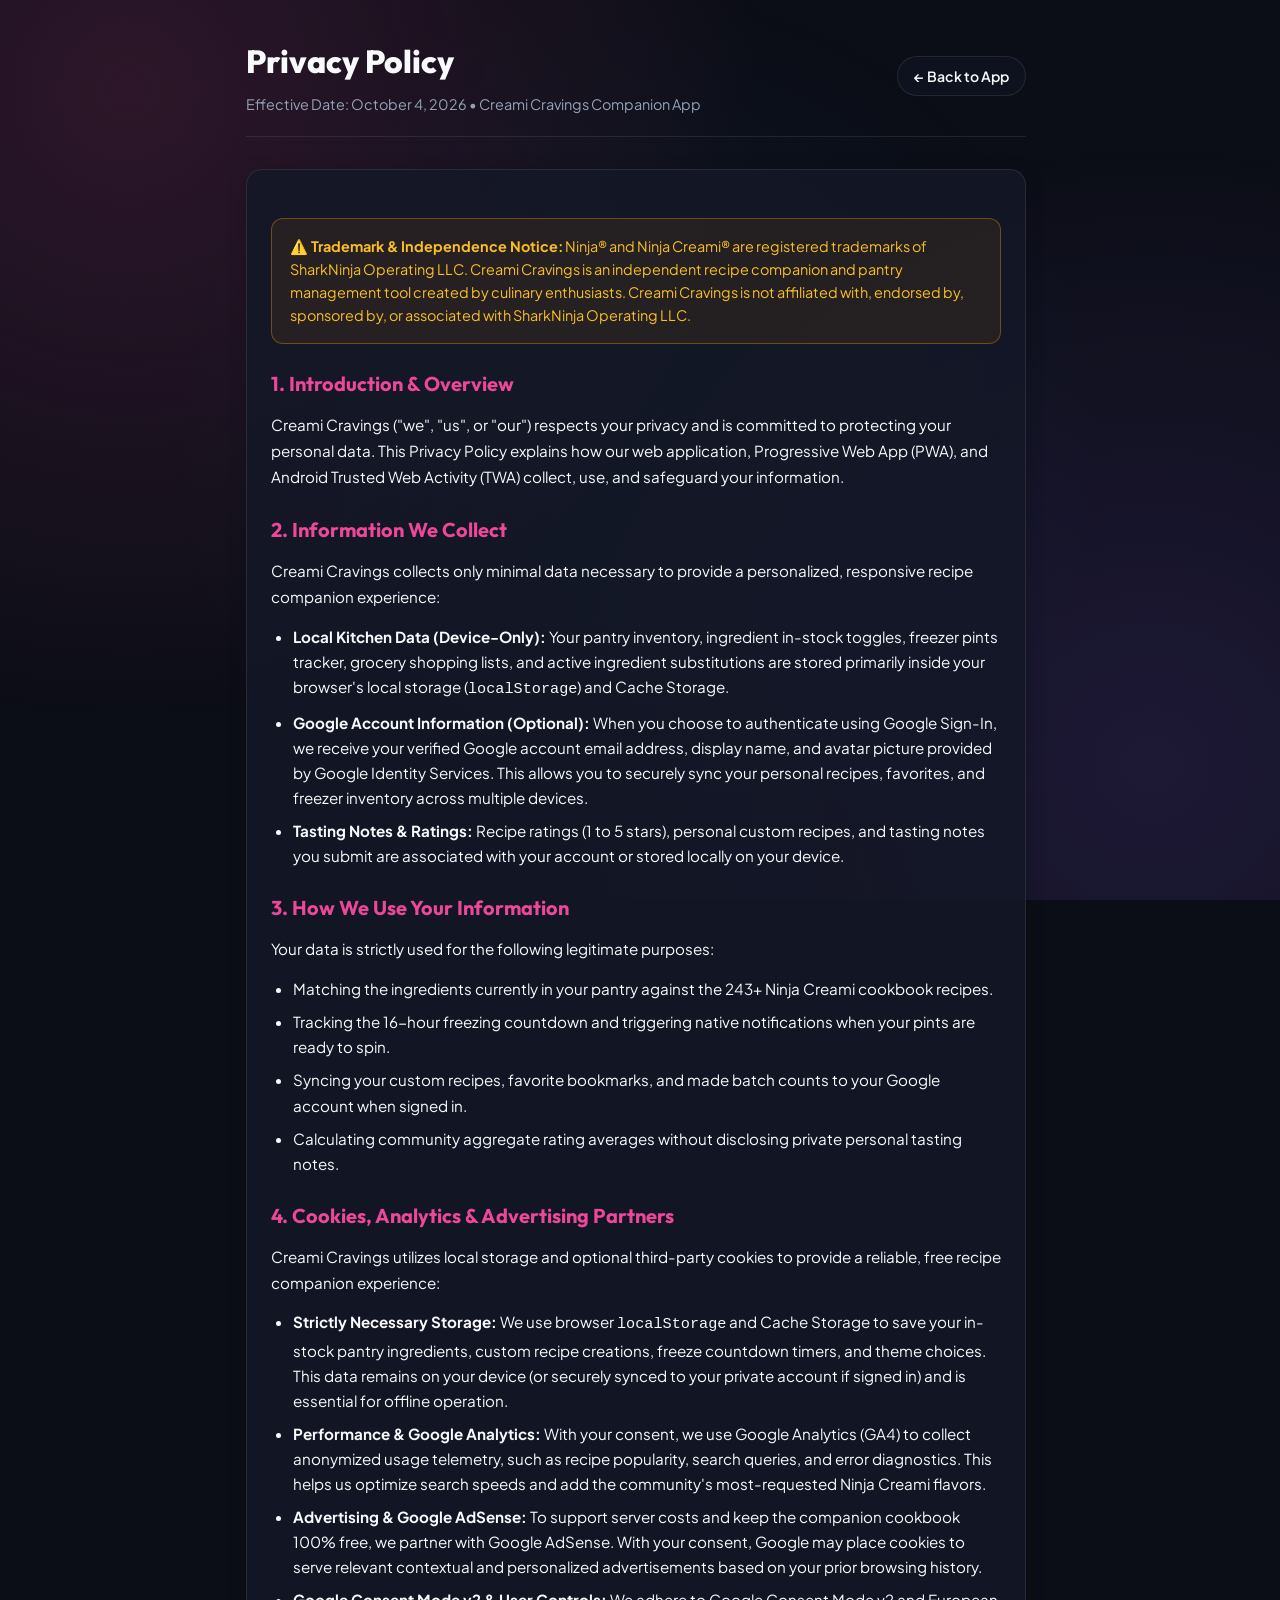
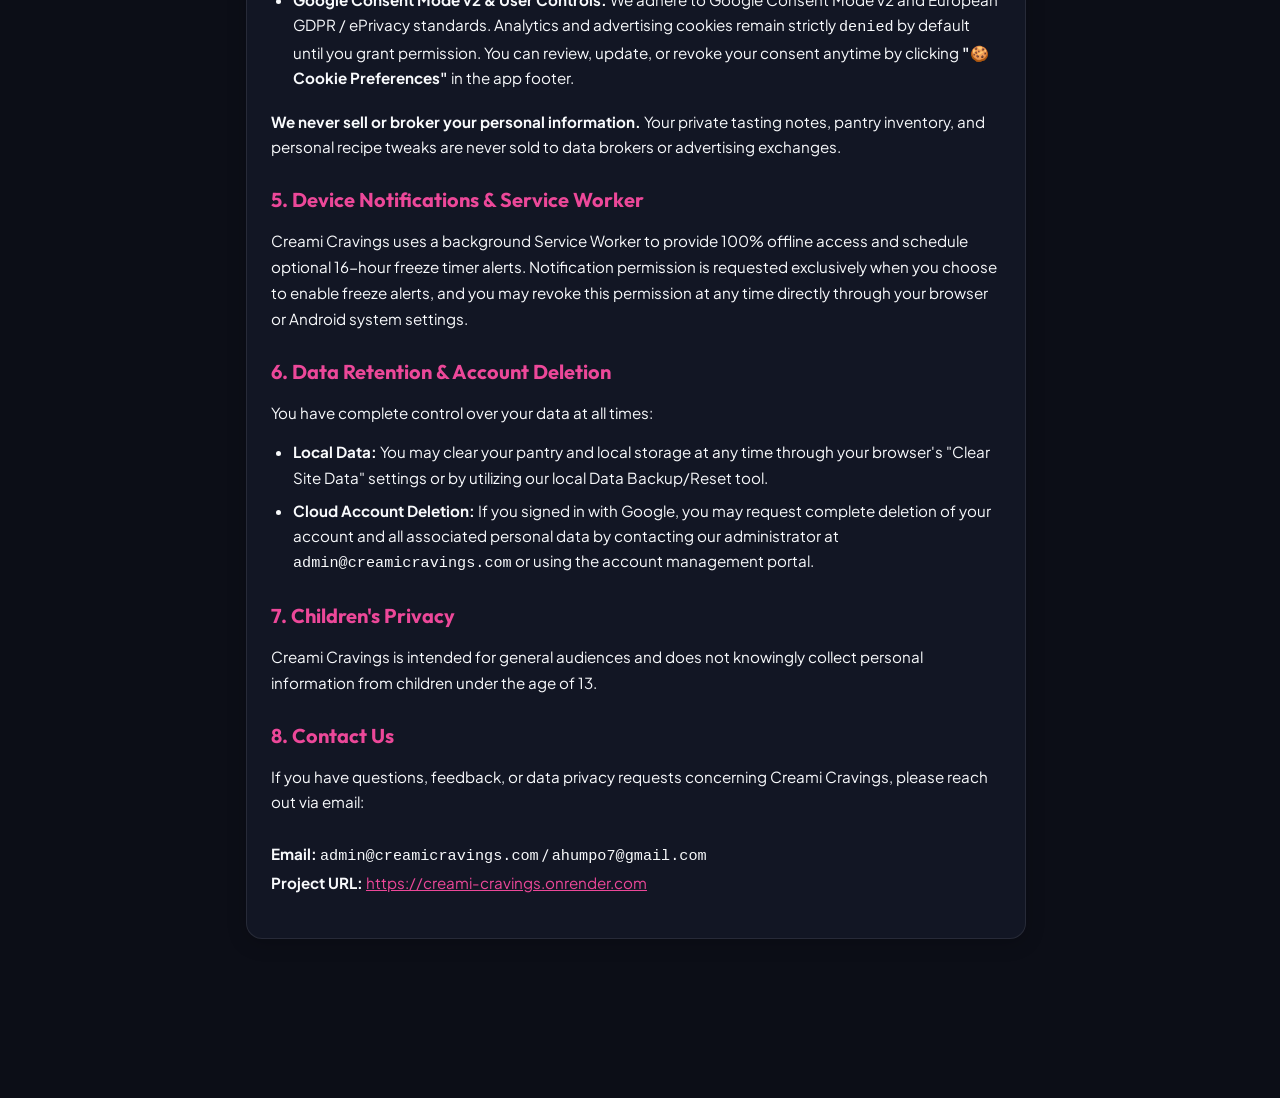
==== commit 4f376276: "Implement Google Consent Mode v2 Cookie Consent Banner, Preferences Modal, and Privacy Policy Analyt" ====
--- a/privacy.html
+++ b/privacy.html
@@ -147,9 +147,18 @@
         <li>Calculating community aggregate rating averages without disclosing private personal tasting notes.</li>
       </ul>
 
-      <h2 class="legal-section-title">4. Zero Third-Party Advertising & Data Selling</h2>
+      <h2 class="legal-section-title">4. Cookies, Analytics &amp; Advertising Partners</h2>
       <p class="legal-p">
-        <strong>We do not sell, rent, monetize, or trade your personal information.</strong> Creami Cravings contains no third-party ad networks, no tracking beacons, no data brokers, and no analytics fingerprinting scripts.
+        Creami Cravings utilizes local storage and optional third-party cookies to provide a reliable, free recipe companion experience:
+      </p>
+      <ul class="legal-list">
+        <li><strong>Strictly Necessary Storage:</strong> We use browser <code>localStorage</code> and Cache Storage to save your in-stock pantry ingredients, custom recipe creations, freeze countdown timers, and theme choices. This data remains on your device (or securely synced to your private account if signed in) and is essential for offline operation.</li>
+        <li><strong>Performance &amp; Google Analytics:</strong> With your consent, we use Google Analytics (GA4) to collect anonymized usage telemetry, such as recipe popularity, search queries, and error diagnostics. This helps us optimize search speeds and add the community's most-requested Ninja Creami flavors.</li>
+        <li><strong>Advertising &amp; Google AdSense:</strong> To support server costs and keep the companion cookbook 100% free, we partner with Google AdSense. With your consent, Google may place cookies to serve relevant contextual and personalized advertisements based on your prior browsing history.</li>
+        <li><strong>Google Consent Mode v2 &amp; User Controls:</strong> We adhere to Google Consent Mode v2 and European GDPR / ePrivacy standards. Analytics and advertising cookies remain strictly <code>denied</code> by default until you grant permission. You can review, update, or revoke your consent anytime by clicking <strong>"🍪 Cookie Preferences"</strong> in the app footer.</li>
+      </ul>
+      <p class="legal-p">
+        <strong>We never sell or broker your personal information.</strong> Your private tasting notes, pantry inventory, and personal recipe tweaks are never sold to data brokers or advertising exchanges.
       </p>
 
       <h2 class="legal-section-title">5. Device Notifications & Service Worker</h2>
--- a/styles.css
+++ b/styles.css
@@ -6818,4 +6818,283 @@
   line-height: 1.45;
 }
 
-
+/* --- Cookie & Analytics Consent Banner (Google Consent Mode v2 Ready) --- */
+.cookie-consent-banner {
+  position: fixed;
+  bottom: 24px;
+  left: 50%;
+  transform: translateX(-50%);
+  width: calc(100% - 32px);
+  max-width: 880px;
+  z-index: 9998;
+  background: var(--bg-surface);
+  backdrop-filter: blur(20px);
+  -webkit-backdrop-filter: blur(20px);
+  border: 1px solid var(--border-glass);
+  border-radius: var(--radius-lg);
+  box-shadow: 0 16px 40px rgba(0, 0, 0, 0.45);
+  padding: 18px 22px;
+  animation: slideUpCookie 0.35s cubic-bezier(0.16, 1, 0.3, 1);
+}
+
+@keyframes slideUpCookie {
+  from {
+    transform: translate(-50%, 100%);
+    opacity: 0;
+  }
+  to {
+    transform: translate(-50%, 0);
+    opacity: 1;
+  }
+}
+
+.cookie-banner-content {
+  display: flex;
+  align-items: center;
+  justify-content: space-between;
+  gap: 22px;
+}
+
+.cookie-banner-text {
+  flex: 1;
+  display: flex;
+  flex-direction: column;
+  gap: 4px;
+}
+
+.cookie-banner-title {
+  font-family: var(--font-heading);
+  font-weight: 700;
+  font-size: 1rem;
+  color: var(--text-main);
+  display: flex;
+  align-items: center;
+  gap: 8px;
+}
+
+.cookie-banner-desc {
+  font-size: 0.85rem;
+  color: var(--text-muted);
+  line-height: 1.45;
+  margin: 0;
+}
+
+.cookie-banner-desc a {
+  color: var(--primary);
+  text-decoration: underline;
+  text-underline-offset: 2px;
+}
+
+.cookie-banner-actions {
+  display: flex;
+  align-items: center;
+  gap: 10px;
+  flex-shrink: 0;
+}
+
+.btn-cookie-accept {
+  padding: 9px 18px;
+  border-radius: 999px;
+  background: linear-gradient(135deg, #ec4899 0%, #8b5cf6 100%);
+  color: #ffffff;
+  font-family: var(--font-heading);
+  font-weight: 700;
+  font-size: 0.86rem;
+  border: none;
+  cursor: pointer;
+  box-shadow: 0 2px 10px rgba(236, 72, 153, 0.35);
+  transition: all 0.2s ease;
+  white-space: nowrap;
+}
+
+.btn-cookie-accept:hover {
+  transform: translateY(-1px);
+  box-shadow: 0 4px 14px rgba(236, 72, 153, 0.5);
+}
+
+.btn-cookie-essential {
+  padding: 9px 16px;
+  border-radius: 999px;
+  background: var(--bg-item);
+  color: var(--text-main);
+  font-family: var(--font-heading);
+  font-weight: 600;
+  font-size: 0.86rem;
+  border: 1px solid var(--border-glass);
+  cursor: pointer;
+  transition: all 0.2s ease;
+  white-space: nowrap;
+}
+
+.btn-cookie-essential:hover {
+  background: var(--bg-hover);
+  border-color: var(--primary);
+}
+
+.btn-cookie-custom {
+  padding: 9px 14px;
+  border-radius: 999px;
+  background: transparent;
+  color: var(--text-muted);
+  font-family: var(--font-heading);
+  font-weight: 600;
+  font-size: 0.84rem;
+  border: none;
+  cursor: pointer;
+  transition: color 0.18s ease;
+  white-space: nowrap;
+}
+
+.btn-cookie-custom:hover {
+  color: var(--text-main);
+  text-decoration: underline;
+}
+
+/* --- Cookie Preferences Modal --- */
+.cookie-modal-content {
+  max-width: 580px;
+}
+
+.cookie-pref-list {
+  display: flex;
+  flex-direction: column;
+  gap: 14px;
+  margin: 18px 0;
+}
+
+.cookie-pref-item {
+  display: flex;
+  align-items: center;
+  justify-content: space-between;
+  gap: 16px;
+  background: var(--bg-item);
+  border: 1px solid var(--border-glass);
+  border-radius: var(--radius-md);
+  padding: 14px 16px;
+}
+
+.cookie-pref-info {
+  display: flex;
+  flex-direction: column;
+  gap: 4px;
+  flex: 1;
+}
+
+.cookie-pref-header {
+  display: flex;
+  align-items: center;
+  gap: 8px;
+  flex-wrap: wrap;
+}
+
+.cookie-pref-title {
+  font-family: var(--font-heading);
+  font-weight: 700;
+  font-size: 0.95rem;
+  color: var(--text-main);
+}
+
+.cookie-badge-always {
+  font-size: 0.7rem;
+  font-weight: 700;
+  padding: 2px 7px;
+  background: rgba(16, 185, 129, 0.15);
+  border: 1px solid rgba(16, 185, 129, 0.35);
+  color: #10b981;
+  border-radius: 999px;
+  text-transform: uppercase;
+}
+
+.cookie-pref-desc {
+  font-size: 0.82rem;
+  color: var(--text-muted);
+  line-height: 1.4;
+  margin: 0;
+}
+
+/* Custom iOS-style Switch */
+.cookie-switch {
+  position: relative;
+  display: inline-block;
+  width: 46px;
+  height: 26px;
+  flex-shrink: 0;
+}
+
+.cookie-switch input {
+  opacity: 0;
+  width: 0;
+  height: 0;
+}
+
+.cookie-slider {
+  position: absolute;
+  cursor: pointer;
+  top: 0;
+  left: 0;
+  right: 0;
+  bottom: 0;
+  background-color: var(--border-glass);
+  transition: 0.25s ease;
+  border-radius: 999px;
+  border: 1px solid var(--border-glass);
+}
+
+.cookie-slider:before {
+  position: absolute;
+  content: "";
+  height: 18px;
+  width: 18px;
+  left: 3px;
+  bottom: 3px;
+  background-color: white;
+  transition: 0.25s ease;
+  border-radius: 50%;
+  box-shadow: 0 1px 4px rgba(0, 0, 0, 0.3);
+}
+
+.cookie-switch input:checked + .cookie-slider {
+  background: var(--primary);
+  border-color: var(--primary);
+}
+
+.cookie-switch input:checked + .cookie-slider:before {
+  transform: translateX(20px);
+}
+
+.cookie-modal-footer {
+  display: flex;
+  justify-content: flex-end;
+  gap: 12px;
+}
+
+/* Mobile Responsive Adjustment */
+@media (max-width: 768px) {
+  .cookie-consent-banner {
+    bottom: 74px; /* Above mobile sticky nav */
+    padding: 16px;
+    width: calc(100% - 20px);
+  }
+
+  .cookie-banner-content {
+    flex-direction: column;
+    align-items: stretch;
+    gap: 14px;
+  }
+
+  .cookie-banner-actions {
+    flex-direction: column;
+    width: 100%;
+  }
+
+  .btn-cookie-accept,
+  .btn-cookie-essential,
+  .btn-cookie-custom {
+    width: 100%;
+    text-align: center;
+    padding: 10px;
+  }
+}
+
+
+
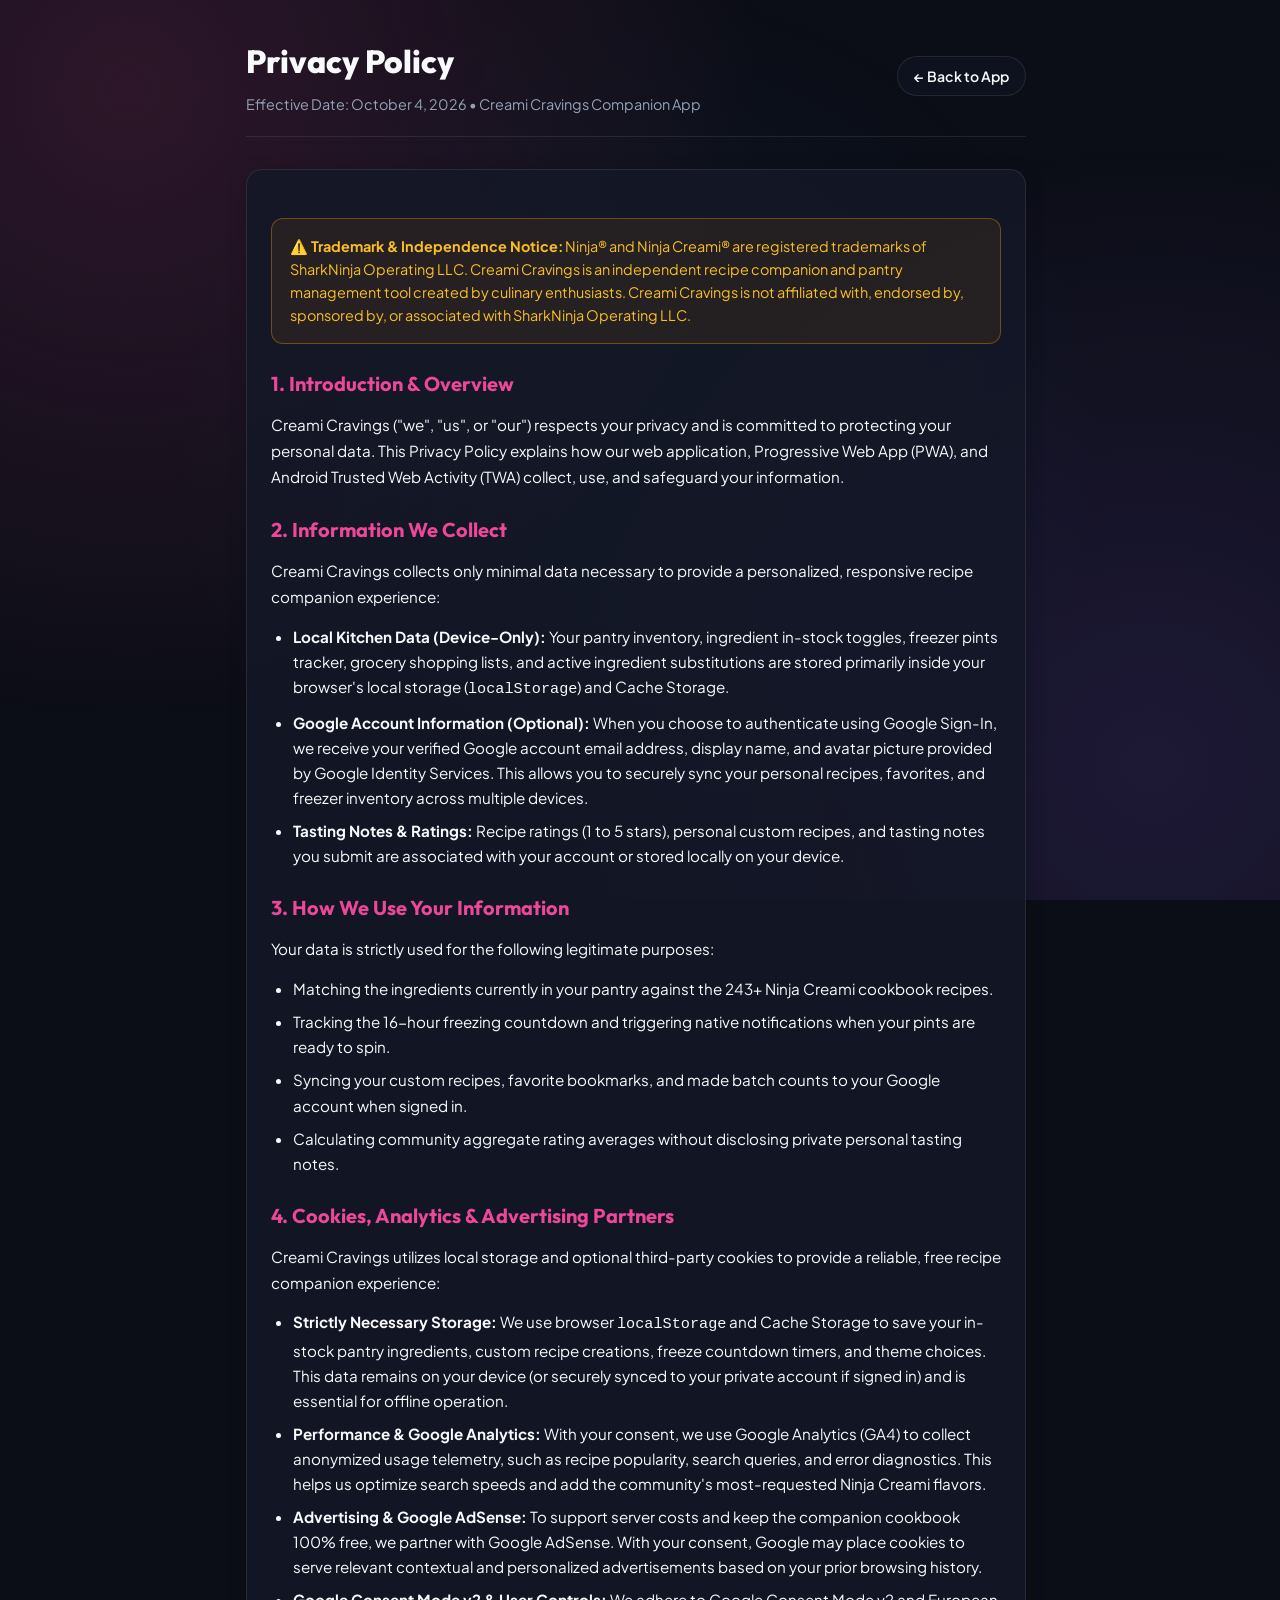
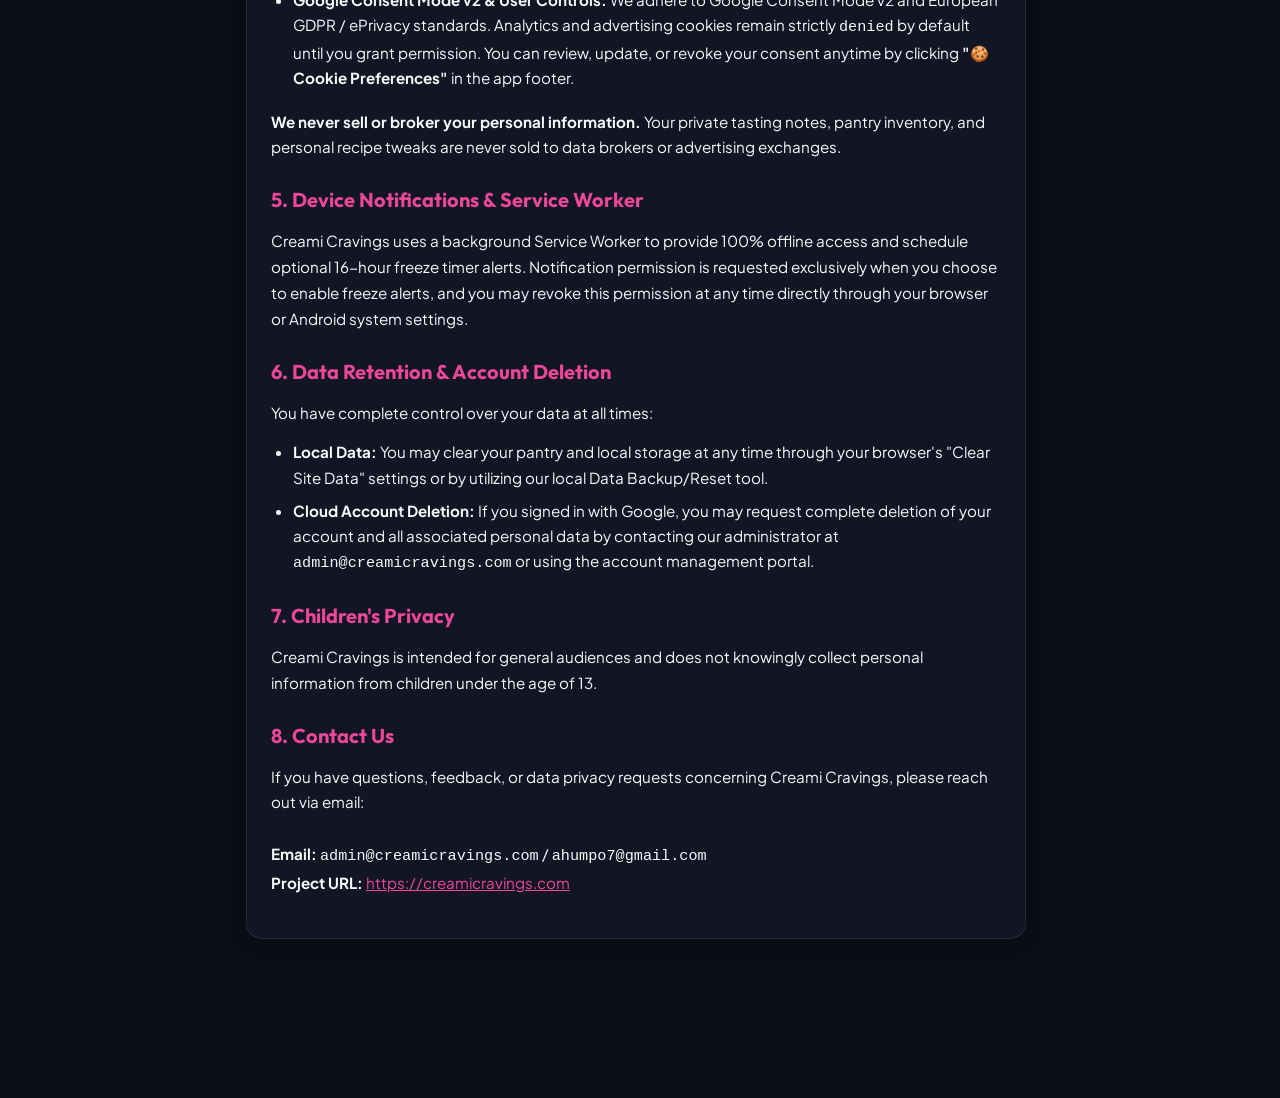
==== commit bff46b37: "docs: update legacy onrender url in privacy policy to creamicravings.com" ====
--- a/privacy.html
+++ b/privacy.html
@@ -185,7 +185,7 @@
         If you have questions, feedback, or data privacy requests concerning Creami Cravings, please reach out via email:
         <br><br>
         <strong>Email:</strong> <code>admin@creamicravings.com</code> / <code>ahumpo7@gmail.com</code><br>
-        <strong>Project URL:</strong> <a href="https://creami-cravings.onrender.com" style="color: var(--primary);">https://creami-cravings.onrender.com</a>
+        <strong>Project URL:</strong> <a href="https://creamicravings.com" style="color: var(--primary);">https://creamicravings.com</a>
       </p>
     </div>
   </div>
--- a/styles.css
+++ b/styles.css
@@ -141,7 +141,7 @@
   background-image: var(--bg-gradient);
   pointer-events: none;
   z-index: -1;
-  will-change: transform;
+  transform: translateZ(0);
 }
 
 /* Custom Smooth Scrollbar */
@@ -179,9 +179,9 @@
   display: flex;
   justify-content: space-between;
   align-items: center;
-  margin-bottom: 18px;
-  flex-wrap: wrap;
+  margin-bottom: 22px;
   gap: 12px;
+  width: 100%;
 }
 
 .header-badge {
@@ -196,13 +196,24 @@
   font-size: 0.88rem;
   font-weight: 600;
   letter-spacing: 0.02em;
-  backdrop-filter: blur(10px);
 }
 
 .header-actions {
   display: flex;
   align-items: center;
-  gap: 12px;
+  gap: 10px;
+}
+
+.header-desktop-only {
+  display: inline-flex;
+}
+
+.signin-text-desktop {
+  display: inline;
+}
+
+.signin-text-mobile {
+  display: none;
 }
 
 .btn-secondary-action {
@@ -210,6 +221,7 @@
   align-items: center;
   gap: 8px;
   padding: 8px 16px;
+  height: 40px;
   background: var(--bg-card);
   border: 1px solid var(--border-glass);
   border-radius: 999px;
@@ -218,7 +230,6 @@
   font-weight: 600;
   cursor: pointer;
   transition: all 0.2s ease;
-  backdrop-filter: blur(10px);
 }
 
 .btn-secondary-action:hover {
@@ -241,25 +252,66 @@
   font-weight: 700;
 }
 
+.btn-header-icon {
+  display: inline-flex;
+  align-items: center;
+  justify-content: center;
+  width: 40px;
+  height: 40px;
+  min-width: 40px;
+  min-height: 40px;
+  padding: 0;
+  border-radius: 50%;
+  background: var(--bg-card);
+  border: 1px solid var(--border-glass);
+  color: var(--text-main);
+  font-size: 1.15rem;
+  cursor: pointer;
+  transition: all 0.2s cubic-bezier(0.16, 1, 0.3, 1);
+  box-shadow: 0 2px 8px rgba(0, 0, 0, 0.08);
+  flex-shrink: 0;
+}
+
+.btn-header-icon:hover {
+  background: var(--bg-card-hover);
+  border-color: var(--border-highlight);
+  transform: translateY(-1px) scale(1.04);
+  box-shadow: 0 4px 12px rgba(236, 72, 153, 0.2);
+}
+
+.btn-header-icon:active {
+  transform: scale(0.94);
+}
+
 .theme-toggle-btn {
   display: inline-flex;
   align-items: center;
-  gap: 8px;
-  padding: 8px 16px;
+  justify-content: center;
+  width: 40px;
+  height: 40px;
+  min-width: 40px;
+  min-height: 40px;
+  padding: 0;
+  border-radius: 50%;
   background: var(--bg-card);
   border: 1px solid var(--border-glass);
-  border-radius: 999px;
   color: var(--text-main);
-  font-size: 0.88rem;
-  font-weight: 600;
+  font-size: 1.15rem;
   cursor: pointer;
-  transition: all 0.2s ease;
-  backdrop-filter: blur(10px);
+  transition: all 0.2s cubic-bezier(0.16, 1, 0.3, 1);
+  box-shadow: 0 2px 8px rgba(0, 0, 0, 0.08);
+  flex-shrink: 0;
 }
 
 .theme-toggle-btn:hover {
   background: var(--bg-card-hover);
   border-color: var(--border-highlight);
+  transform: translateY(-1px) scale(1.04);
+  box-shadow: 0 4px 12px rgba(236, 72, 153, 0.2);
+}
+
+.theme-toggle-btn:active {
+  transform: scale(0.94);
 }
 
 [data-theme="dark"] .icon-moon { display: inline-block; }
@@ -310,7 +362,6 @@
   display: flex;
   align-items: center;
   gap: 16px;
-  backdrop-filter: blur(14px);
   transition: transform 0.2s ease, border-color 0.2s ease, box-shadow 0.2s ease;
 }
 
@@ -353,10 +404,25 @@
   line-height: 1.2;
 }
 
+.stat-text-group {
+  display: flex;
+  flex-direction: column;
+  min-width: 0;
+}
+
 .stat-label {
   font-size: 0.82rem;
   color: var(--text-muted);
+  font-weight: 600;
+  line-height: 1.25;
+}
+
+.stat-sublabel {
+  font-size: 0.72rem;
+  color: var(--text-dim);
   font-weight: 500;
+  line-height: 1.2;
+  margin-top: 1px;
 }
 
 /* Split Main Layout */
@@ -385,7 +451,6 @@
   border: 1px solid var(--border-glass);
   border-radius: var(--radius-xl);
   padding: 24px;
-  backdrop-filter: blur(16px);
   box-shadow: var(--shadow-main);
   width: 100%;
   max-width: 100%;
@@ -1011,6 +1076,8 @@
   color: var(--text-dim);
 }
 
+.book-tag.base-flavors { background: rgba(20, 184, 166, 0.18); color: #2dd4bf; border-color: rgba(20, 184, 166, 0.4); }
+.book-tag.community-legends { background: rgba(249, 115, 22, 0.18); color: #fb923c; border-color: rgba(249, 115, 22, 0.4); }
 .book-tag.fan-favorites { background: rgba(236, 72, 153, 0.15); color: #f472b6; border-color: rgba(236, 72, 153, 0.3); }
 .book-tag.keto { background: rgba(16, 185, 129, 0.15); color: #34d399; border-color: rgba(16, 185, 129, 0.3); }
 .book-tag.lactose-free { background: rgba(6, 182, 212, 0.15); color: #38bdf8; border-color: rgba(6, 182, 212, 0.3); }
@@ -1071,6 +1138,33 @@
   color: var(--primary);
 }
 
+.card-share-btn {
+  background: transparent;
+  border: none;
+  font-size: 1.05rem;
+  cursor: pointer;
+  color: var(--text-dim);
+  transition: transform 0.15s ease, color 0.15s ease;
+  line-height: 1;
+  padding: 0;
+  display: inline-flex;
+  align-items: center;
+  justify-content: center;
+  flex-shrink: 0;
+  width: 24px;
+  height: 24px;
+}
+
+.card-share-btn:hover {
+  transform: scale(1.2);
+  color: var(--primary);
+}
+
+.card-share-btn.copied {
+  color: #34d399 !important;
+  transform: scale(1.2);
+}
+
 .recipe-card-title {
   font-family: var(--font-heading);
   font-size: 1.25rem;
@@ -1287,7 +1381,21 @@
   white-space: nowrap;
 }
 
+.recipe-title-link {
+  color: inherit;
+  text-decoration: none;
+  transition: color 0.15s ease;
+}
+
+.recipe-title-link:hover {
+  color: var(--primary, #ec4899);
+}
+
 .btn-view-recipe {
+  display: inline-flex;
+  align-items: center;
+  justify-content: center;
+  text-decoration: none;
   padding: 8px 14px;
   background: var(--bg-glass);
   border: 1px solid var(--border-glass);
@@ -1306,6 +1414,200 @@
   background: var(--primary);
   border-color: var(--primary);
   color: #ffffff;
+  text-decoration: none;
+}
+
+/* Server-Side Rendered (SSR) Pre-Rendered Content for SEO & Crawlers */
+.ssr-recipe-fallback {
+  max-width: 860px;
+  margin: 20px auto 30px auto;
+  padding: 28px 24px;
+  background: var(--bg-card, #1e293b);
+  border: 1px solid var(--border-glass, rgba(255, 255, 255, 0.1));
+  border-radius: var(--radius-lg, 16px);
+  color: var(--text-main, #f8fafc);
+  box-shadow: var(--shadow-glass, 0 8px 32px rgba(0, 0, 0, 0.2));
+}
+
+.ssr-recipe-fallback .ssr-title {
+  font-size: 1.85rem;
+  font-weight: 800;
+  margin: 6px 0 12px 0;
+  color: var(--text-main, #ffffff);
+  line-height: 1.25;
+}
+
+.ssr-recipe-fallback .ssr-badge-cat {
+  display: inline-block;
+  font-size: 0.85rem;
+  font-weight: 700;
+  color: var(--primary, #ec4899);
+  text-transform: uppercase;
+  letter-spacing: 0.05em;
+  margin-bottom: 6px;
+}
+
+.ssr-recipe-fallback .ssr-macros-row {
+  display: flex;
+  flex-wrap: wrap;
+  gap: 10px;
+  margin: 14px 0 18px 0;
+}
+
+.ssr-recipe-fallback .ssr-macro-pill {
+  padding: 6px 14px;
+  background: var(--bg-glass, rgba(255, 255, 255, 0.05));
+  border: 1px solid var(--border-glass, rgba(255, 255, 255, 0.1));
+  border-radius: 9999px;
+  font-size: 0.88rem;
+  font-weight: 500;
+}
+
+.ssr-recipe-fallback .ssr-macro-pill.cal strong { color: #f97316; }
+.ssr-recipe-fallback .ssr-macro-pill.pro strong { color: #10b981; }
+.ssr-recipe-fallback .ssr-macro-pill.carb strong { color: #3b82f6; }
+.ssr-recipe-fallback .ssr-macro-pill.fat strong { color: #a855f7; }
+
+.ssr-recipe-fallback .ssr-description {
+  font-size: 0.98rem;
+  line-height: 1.6;
+  color: var(--text-secondary, #94a3b8);
+  margin-bottom: 20px;
+}
+
+.ssr-recipe-fallback .ssr-section {
+  margin-top: 24px;
+  padding-top: 18px;
+  border-top: 1px solid var(--border-glass, rgba(255, 255, 255, 0.1));
+}
+
+.ssr-recipe-fallback .ssr-section-title {
+  font-size: 1.25rem;
+  font-weight: 700;
+  margin-bottom: 12px;
+  color: var(--text-main, #ffffff);
+}
+
+.ssr-recipe-fallback .ssr-ingredients-list,
+.ssr-recipe-fallback .ssr-instructions-list {
+  padding-left: 22px;
+  margin-bottom: 16px;
+  line-height: 1.7;
+}
+
+.ssr-recipe-fallback .ssr-ingredients-list li,
+.ssr-recipe-fallback .ssr-instructions-list li {
+  margin-bottom: 8px;
+  color: var(--text-main, #f1f5f9);
+}
+
+.ssr-recipe-fallback .ssr-protip {
+  background: rgba(236, 72, 153, 0.08);
+  border-left: 4px solid var(--primary, #ec4899);
+  padding: 14px 18px;
+  border-radius: 0 var(--radius-sm, 8px) var(--radius-sm, 8px) 0;
+  margin-top: 16px;
+  font-size: 0.92rem;
+  line-height: 1.5;
+}
+
+.ssr-recipe-fallback .ssr-hub-links {
+  margin-top: 28px;
+  padding-top: 20px;
+  border-top: 1px solid var(--border-glass, rgba(255, 255, 255, 0.1));
+}
+
+.ssr-recipe-fallback .ssr-hub-links h3 {
+  font-size: 1.05rem;
+  font-weight: 700;
+  margin-bottom: 12px;
+}
+
+.ssr-recipe-fallback .ssr-hub-grid {
+  display: grid;
+  grid-template-columns: repeat(auto-fit, minmax(220px, 1fr));
+  gap: 10px;
+}
+
+.ssr-recipe-fallback .ssr-hub-card {
+  display: block;
+  padding: 12px 14px;
+  background: var(--bg-glass, rgba(255, 255, 255, 0.04));
+  border: 1px solid var(--border-glass, rgba(255, 255, 255, 0.08));
+  border-radius: var(--radius-sm, 8px);
+  color: var(--text-main, #ffffff);
+  text-decoration: none;
+  font-size: 0.88rem;
+  font-weight: 600;
+  transition: all 0.15s ease;
+}
+
+.ssr-recipe-fallback .ssr-hub-card:hover {
+  background: var(--primary, #ec4899);
+  border-color: var(--primary, #ec4899);
+  color: #ffffff;
+}
+
+.ssr-recipe-fallback .ssr-recipe-list-grid {
+  display: grid;
+  grid-template-columns: repeat(auto-fill, minmax(250px, 1fr));
+  gap: 12px;
+  margin-top: 14px;
+}
+
+.ssr-recipe-fallback .ssr-recipe-list-item {
+  padding: 12px 14px;
+  background: var(--bg-glass, rgba(255, 255, 255, 0.04));
+  border: 1px solid var(--border-glass, rgba(255, 255, 255, 0.08));
+  border-radius: var(--radius-sm, 8px);
+  text-decoration: none;
+  color: inherit;
+  display: block;
+  transition: all 0.15s ease;
+}
+
+.ssr-recipe-fallback .ssr-recipe-list-item:hover {
+  border-color: var(--primary, #ec4899);
+  background: rgba(236, 72, 153, 0.05);
+}
+
+.ssr-recipe-fallback .ssr-recipe-item-name {
+  font-weight: 700;
+  color: var(--text-main, #ffffff);
+  margin-bottom: 4px;
+  font-size: 0.95rem;
+}
+
+.ssr-recipe-fallback .ssr-recipe-item-meta {
+  font-size: 0.82rem;
+  color: var(--text-secondary, #94a3b8);
+}
+
+.ssr-recipe-fallback .ssr-faq-list {
+  display: flex;
+  flex-direction: column;
+  gap: 14px;
+  margin-top: 14px;
+}
+
+.ssr-recipe-fallback .ssr-faq-item {
+  padding: 16px;
+  background: var(--bg-glass, rgba(255, 255, 255, 0.03));
+  border: 1px solid var(--border-glass, rgba(255, 255, 255, 0.08));
+  border-radius: var(--radius-sm, 8px);
+}
+
+.ssr-recipe-fallback .ssr-faq-item h3 {
+  font-size: 1.05rem;
+  font-weight: 700;
+  color: var(--text-main, #ffffff);
+  margin-bottom: 8px;
+}
+
+.ssr-recipe-fallback .ssr-faq-item p {
+  font-size: 0.92rem;
+  line-height: 1.6;
+  color: var(--text-secondary, #94a3b8);
 }
 
 /* Empty State */
@@ -1337,17 +1639,10 @@
 }
 
 /* Modals & Scroll Containment */
-html.modal-open {
-  overflow: hidden !important;
-  height: 100% !important;
-  overscroll-behavior: none !important;
-}
-
+html.modal-open,
 body.modal-open {
   overflow: hidden !important;
-  height: 100% !important;
-  overscroll-behavior: none !important;
-  touch-action: none !important;
+  overscroll-behavior: contain !important;
 }
 
 .modal-overlay {
@@ -1356,16 +1651,15 @@
   width: 100%;
   height: 100%;
   height: 100dvh;
-  background: var(--bg-modal-overlay);
-  backdrop-filter: blur(8px);
-  z-index: 999;
+  background: rgba(6, 8, 14, 0.88);
+  z-index: 10000;
   display: flex;
   align-items: center;
   justify-content: center;
   padding: 20px;
   opacity: 0;
   pointer-events: none;
-  transition: opacity 0.25s ease;
+  transition: opacity 0.2s ease;
   overscroll-behavior: none;
 }
 
@@ -1500,6 +1794,8 @@
   border-radius: var(--radius-md);
   gap: 14px;
   transition: background-color 0.2s ease, border-color 0.2s ease;
+  box-sizing: border-box;
+  width: 100%;
 }
 
 .modal-ing-row:hover {
@@ -1509,6 +1805,14 @@
 .modal-ing-row.in-pantry {
   background: rgba(16, 185, 129, 0.08);
   border-color: rgba(16, 185, 129, 0.22);
+}
+
+.modal-ing-main {
+  display: flex;
+  align-items: center;
+  gap: 14px;
+  flex: 1;
+  min-width: 0;
 }
 
 .modal-ing-info {
@@ -1524,19 +1828,14 @@
   font-size: 0.96rem;
   color: var(--text-main);
   line-height: 1.3;
+  word-break: break-word;
 }
 
 .modal-ing-notes {
   font-size: 0.78rem;
   color: var(--text-muted);
   line-height: 1.25;
-}
-
-.modal-ing-right-group {
-  display: flex;
-  align-items: center;
-  gap: 12px;
-  flex-shrink: 0;
+  word-break: break-word;
 }
 
 .modal-ing-amount-box {
@@ -1548,8 +1847,10 @@
   background: var(--bg-glass);
   border: 1px solid var(--border-glass);
   border-radius: var(--radius-sm);
-  min-width: 84px;
+  min-width: 80px;
   text-align: right;
+  flex-shrink: 0;
+  box-sizing: border-box;
   transition: border-color 0.2s ease, background 0.2s ease;
 }
 
@@ -1586,9 +1887,30 @@
   color: var(--text-checked);
 }
 
+/* Actions Toolbar */
+.modal-ing-actions {
+  display: flex;
+  align-items: center;
+  gap: 8px;
+  flex-shrink: 0;
+}
+
+/* Legacy group fallback */
+.modal-ing-right-group {
+  display: flex;
+  align-items: center;
+  gap: 10px;
+  flex-shrink: 0;
+  flex-wrap: wrap;
+}
+
 .modal-ing-toggle-btn {
-  padding: 6px 14px;
-  font-size: 0.78rem;
+  display: inline-flex;
+  align-items: center;
+  justify-content: center;
+  gap: 4px;
+  padding: 6px 12px;
+  font-size: 0.76rem;
   font-weight: 700;
   border-radius: 999px;
   border: 1px solid var(--border-glass);
@@ -1597,6 +1919,8 @@
   cursor: pointer;
   transition: all 0.15s ease;
   white-space: nowrap;
+  box-sizing: border-box;
+  min-height: 30px;
 }
 
 .modal-ing-toggle-btn:hover {
@@ -1615,16 +1939,44 @@
   border-color: #059669;
 }
 
-@media (max-width: 520px) {
+@media (max-width: 600px) {
   .modal-ing-row {
     flex-direction: column;
+    align-items: stretch;
+    gap: 10px;
+    padding: 10px 12px;
+  }
+  
+  .modal-ing-main {
+    display: flex;
+    justify-content: space-between;
     align-items: flex-start;
-    gap: 8px;
-  }
-  
+    gap: 10px;
+    width: 100%;
+  }
+
+  .modal-ing-amount-box {
+    min-width: 72px;
+    padding: 4px 10px;
+  }
+
+  .modal-ing-actions {
+    width: 100%;
+    justify-content: flex-end;
+    gap: 6px;
+    flex-wrap: wrap;
+  }
+
+  .modal-ing-actions > * {
+    flex: 0 0 auto;
+    max-width: 100%;
+  }
+
   .modal-ing-right-group {
     width: 100%;
     justify-content: space-between;
+    flex-wrap: wrap;
+    gap: 8px;
   }
 }
 
@@ -1683,8 +2035,10 @@
   border-radius: var(--radius-md);
   margin-bottom: 20px;
   display: flex;
-  align-items: center;
+  align-items: flex-start;
   gap: 12px;
+  box-sizing: border-box;
+  width: 100%;
 }
 
 .missing-items-callout.all-ready {
@@ -1697,6 +2051,14 @@
   background: rgba(245, 158, 11, 0.15);
   border: 1px solid rgba(245, 158, 11, 0.35);
   color: #fbbf24;
+}
+
+.missing-items-text {
+  font-size: 0.85rem;
+  line-height: 1.45;
+  color: var(--text-muted);
+  margin: 3px 0 8px;
+  word-break: break-word;
 }
 
 /* Buttons */
@@ -1848,8 +2210,6 @@
   max-height: 240px;
   overflow-y: auto;
   z-index: 1000;
-  backdrop-filter: blur(16px);
-  -webkit-backdrop-filter: blur(16px);
   display: flex;
   flex-direction: column;
 }
@@ -2115,8 +2475,13 @@
   display: flex;
   flex-direction: column;
   gap: 10px;
-  z-index: 10000;
+  z-index: 9999;
   pointer-events: none;
+}
+
+body.modal-open .toast-container,
+body.modal-open .cookie-consent-banner {
+  display: none !important;
 }
 
 .toast {
@@ -2319,22 +2684,37 @@
 .ing-sub-chip {
   display: inline-flex;
   align-items: center;
-  gap: 4px;
+  align-self: flex-start;
+  width: fit-content;
+  max-width: 100%;
+  gap: 5px;
   font-size: 0.72rem;
   font-weight: 600;
   color: #fbbf24;
-  background: rgba(251, 191, 36, 0.1);
-  border: 1px solid rgba(251, 191, 36, 0.25);
-  padding: 2px 7px;
+  background: rgba(251, 191, 36, 0.12);
+  border: 1px solid rgba(251, 191, 36, 0.32);
+  padding: 3px 8px;
   border-radius: 6px;
   margin-top: 3px;
-  line-height: 1.2;
+  line-height: 1.25;
+  box-sizing: border-box;
+  cursor: pointer;
+  transition: all 0.15s ease;
+}
+
+.ing-sub-chip:hover {
+  background: rgba(251, 191, 36, 0.22);
+  border-color: rgba(251, 191, 36, 0.5);
 }
 
 /* One-Click Grocery Button in Modal Ingredient Row */
 .modal-ing-shop-btn {
-  padding: 6px 10px;
-  font-size: 0.78rem;
+  display: inline-flex;
+  align-items: center;
+  justify-content: center;
+  gap: 4px;
+  padding: 6px 11px;
+  font-size: 0.76rem;
   font-weight: 700;
   border-radius: 999px;
   border: 1px solid var(--border-glass);
@@ -2343,6 +2723,8 @@
   cursor: pointer;
   transition: all 0.15s ease;
   white-space: nowrap;
+  box-sizing: border-box;
+  min-height: 30px;
 }
 
 .modal-ing-shop-btn:hover {
@@ -2359,21 +2741,27 @@
 
 /* Add All Missing Button in Missing Callout */
 .btn-add-all-missing {
-  padding: 4px 10px;
+  padding: 6px 14px;
   font-size: 0.78rem;
   font-weight: 700;
-  border-radius: var(--radius-sm);
-  background: rgba(255, 255, 255, 0.1);
-  border: 1px solid var(--border-glass);
-  color: inherit;
+  border-radius: 999px;
+  background: rgba(245, 158, 11, 0.18);
+  border: 1px solid rgba(245, 158, 11, 0.4);
+  color: #fbbf24;
   cursor: pointer;
-  margin-top: 6px;
-  display: inline-block;
+  margin-top: 8px;
+  display: inline-flex;
+  align-items: center;
+  gap: 6px;
   transition: all 0.15s ease;
+  box-sizing: border-box;
+  max-width: 100%;
 }
 
 .btn-add-all-missing:hover {
-  background: rgba(255, 255, 255, 0.2);
+  background: rgba(245, 158, 11, 0.3);
+  border-color: #f59e0b;
+  color: #ffffff;
 }
 
 /* ==========================================================================
@@ -2676,34 +3064,44 @@
   display: inline-flex;
   align-items: center;
   gap: 8px;
-  background: var(--bg-glass);
+  background: var(--bg-card);
   border: 1px solid var(--border-glass);
   color: var(--text-main);
-  padding: 8px 14px;
+  padding: 0 16px;
+  height: 40px;
   border-radius: 999px;
   font-family: var(--font-body);
-  font-size: 0.83rem;
+  font-size: 0.84rem;
   font-weight: 600;
   cursor: pointer;
-  transition: all 0.2s ease;
-  box-shadow: 0 2px 8px rgba(0, 0, 0, 0.05);
+  transition: all 0.2s cubic-bezier(0.16, 1, 0.3, 1);
+  box-shadow: 0 2px 8px rgba(0, 0, 0, 0.08);
+  white-space: nowrap;
+  flex-shrink: 0;
 }
 
 .btn-google-signin:hover {
+  background: var(--bg-card-hover);
+  border-color: var(--border-highlight);
+  transform: translateY(-1px);
+  box-shadow: 0 4px 14px rgba(236, 72, 153, 0.2);
+}
+
+.btn-google-signin:active {
+  transform: scale(0.97);
+}
+
+.user-profile-widget {
+  display: inline-flex;
+  align-items: center;
+  gap: 9px;
   background: var(--bg-card);
-  border-color: var(--primary);
-  transform: translateY(-1px);
-  box-shadow: 0 4px 12px rgba(236, 72, 153, 0.15);
-}
-
-.user-profile-widget {
-  display: flex;
-  align-items: center;
-  gap: 9px;
-  background: var(--bg-glass);
   border: 1px solid var(--border-glass);
-  padding: 4px 10px 4px 6px;
+  padding: 4px 12px 4px 6px;
+  height: 40px;
   border-radius: 999px;
+  box-shadow: 0 2px 8px rgba(0, 0, 0, 0.08);
+  flex-shrink: 0;
 }
 
 .user-avatar-circle {
@@ -2842,6 +3240,149 @@
 
 .quick-auth-form {
   text-align: left;
+}
+
+.auth-mode-tabs {
+  display: flex;
+  background: var(--bg-item);
+  border: 1px solid var(--border-item);
+  border-radius: var(--radius-md);
+  padding: 3px;
+  margin: 14px 0 16px;
+  gap: 4px;
+}
+
+.auth-tab-btn {
+  flex: 1;
+  padding: 8px 12px;
+  background: transparent;
+  border: none;
+  border-radius: calc(var(--radius-md) - 2px);
+  font-size: 0.85rem;
+  font-weight: 700;
+  color: var(--text-muted);
+  cursor: pointer;
+  transition: all 0.2s ease;
+}
+
+.auth-tab-btn.active {
+  background: var(--primary);
+  color: #ffffff;
+  box-shadow: 0 2px 8px rgba(236, 72, 153, 0.3);
+}
+
+.auth-switch-prompt {
+  margin-top: 14px;
+  text-align: center;
+  font-size: 0.82rem;
+  color: var(--text-muted);
+}
+
+.auth-switch-link {
+  background: none;
+  border: none;
+  color: var(--primary);
+  font-weight: 700;
+  cursor: pointer;
+  text-decoration: underline;
+  padding: 0 4px;
+  font-size: 0.82rem;
+}
+
+.auth-switch-link:hover {
+  color: #f472b6;
+}
+
+.auth-label-row {
+  display: flex;
+  justify-content: space-between;
+  align-items: center;
+  margin-bottom: 6px;
+}
+
+.auth-label-row label {
+  margin-bottom: 0;
+}
+
+.auth-link-forgot {
+  background: none;
+  border: none;
+  color: var(--primary);
+  font-size: 0.78rem;
+  font-weight: 600;
+  cursor: pointer;
+  text-decoration: underline;
+  padding: 0;
+}
+
+.auth-link-forgot:hover {
+  color: #f472b6;
+}
+
+.auth-step-desc {
+  font-size: 0.84rem;
+  color: var(--text-muted);
+  line-height: 1.45;
+  margin-bottom: 14px;
+  text-align: left;
+}
+
+.auth-reset-notice {
+  background: rgba(16, 185, 129, 0.12);
+  border: 1px solid rgba(16, 185, 129, 0.35);
+  color: #34d399;
+  border-radius: var(--radius-sm);
+  padding: 9px 12px;
+  font-size: 0.82rem;
+  font-weight: 600;
+  margin-bottom: 14px;
+  text-align: left;
+}
+
+.auth-code-input {
+  font-family: ui-monospace, SFMono-Regular, Menlo, Monaco, Consolas, monospace;
+  font-size: 1.25rem !important;
+  letter-spacing: 0.28em;
+  text-align: center;
+  font-weight: 800;
+}
+
+.auth-error-banner {
+  background: rgba(239, 68, 68, 0.12);
+  border: 1px solid rgba(239, 68, 68, 0.35);
+  color: #f87171;
+  padding: 8px 12px;
+  border-radius: var(--radius-sm);
+  font-size: 0.82rem;
+  font-weight: 600;
+  margin-bottom: 12px;
+  display: none;
+  text-align: left;
+}
+
+.auth-error-banner.visible {
+  display: block;
+}
+
+.quick-google-fallback-wrap {
+  margin-top: 16px;
+  padding-top: 12px;
+  border-top: 1px dashed var(--border-item);
+  text-align: center;
+}
+
+.quick-google-toggle {
+  background: none;
+  border: none;
+  color: var(--text-dim);
+  font-size: 0.75rem;
+  font-weight: 600;
+  cursor: pointer;
+  text-decoration: underline;
+}
+
+.quick-google-toggle:hover {
+  color: var(--text-muted);
 }
 
 /* ==========================================================================
@@ -3308,8 +3849,23 @@
 
 .roulette-winner-actions {
   display: flex;
-  gap: 10px;
+  gap: 12px;
   justify-content: center;
+  margin-top: 18px;
+}
+
+.roulette-winner-actions button {
+  min-height: 48px;
+  padding: 12px 24px;
+  font-size: 0.95rem;
+  font-weight: 700;
+  border-radius: var(--radius-md);
+  cursor: pointer;
+  transition: all 0.2s ease;
+}
+
+.roulette-winner-actions button:hover {
+  transform: translateY(-2px);
 }
 
 /* Modal Winner Banner (When opened from Roulette) */
@@ -3427,7 +3983,6 @@
   margin-bottom: 18px;
   box-shadow: 0 8px 30px rgba(0, 0, 0, 0.25);
   animation: fadeInDown 0.25s cubic-bezier(0.16, 1, 0.3, 1);
-  will-change: transform, opacity;
 }
 
 @keyframes fadeInDown {
@@ -3672,8 +4227,6 @@
   left: 0;
   right: 0;
   background: var(--bg-modal);
-  backdrop-filter: blur(20px);
-  -webkit-backdrop-filter: blur(20px);
   border-top: 1px solid var(--border-glass);
   z-index: 950;
   padding: 6px 8px calc(6px + env(safe-area-inset-bottom, 0px));
@@ -3801,38 +4354,114 @@
     box-sizing: border-box !important;
   }
 
-  /* Header & Top Bar */
+  /* Header & Top Bar - Ultra-Compact Single Row */
   .main-header {
-    margin-bottom: 22px;
+    margin-bottom: 10px;
   }
 
   .header-top-bar {
-    flex-direction: column;
-    align-items: stretch;
-    gap: 12px;
-    margin-bottom: 14px;
-  }
-
-  .header-badge {
-    text-align: center;
-    font-size: 0.88rem;
-    font-weight: 700;
-    padding: 6px 14px;
+    display: flex !important;
+    flex-direction: row !important;
+    justify-content: space-between !important;
+    align-items: center !important;
+    width: 100% !important;
+    margin-bottom: 6px !important;
+    gap: 4px !important;
+    flex-wrap: nowrap !important;
+  }
+
+  #authHeaderContainer {
+    display: flex;
+    align-items: center;
+    flex-shrink: 0;
+    min-width: 0;
   }
 
   .header-actions {
     display: flex;
-    justify-content: space-between;
+    justify-content: flex-end;
     align-items: center;
-    gap: 8px;
-    width: 100%;
-    flex-wrap: wrap;
-  }
-
+    gap: 4px !important;
+    width: auto;
+    flex-wrap: nowrap !important;
+    flex-shrink: 0;
+  }
+
+  .header-desktop-only {
+    display: none !important;
+  }
+
+  .signin-text-desktop {
+    display: none;
+  }
+
+  .signin-text-mobile {
+    display: inline;
+  }
+
+  .btn-install-text-desktop {
+    display: none !important;
+  }
+
+  .btn-install-text-mobile {
+    display: inline !important;
+  }
+
+  .admin-text-desktop {
+    display: none !important;
+  }
+
+  .admin-text-mobile {
+    display: inline !important;
+  }
+
+  .btn-install-pwa {
+    width: 32px !important;
+    height: 32px !important;
+    min-width: 32px !important;
+    min-height: 32px !important;
+    padding: 0 !important;
+    font-size: 0.95rem !important;
+    border-radius: 50% !important;
+    display: inline-flex !important;
+    align-items: center !important;
+    justify-content: center !important;
+    flex-shrink: 0;
+  }
+
+  .btn-admin-header {
+    padding: 0 7px !important;
+    font-size: 0.72rem !important;
+    font-weight: 700 !important;
+    height: 32px !important;
+    min-height: 32px !important;
+    white-space: nowrap !important;
+    border-radius: 999px !important;
+    align-items: center;
+    justify-content: center;
+    gap: 2px !important;
+    flex-shrink: 0;
+  }
+
+  .install-platform-tabs {
+    flex-direction: column;
+    gap: 6px;
+  }
+
+  .btn-header-icon,
+  .btn-sound-toggle,
   .theme-toggle-btn {
-    padding: 8px 12px;
-    min-height: 44px;
-    font-size: 1.1rem;
+    width: 32px !important;
+    height: 32px !important;
+    min-width: 32px !important;
+    min-height: 32px !important;
+    padding: 0 !important;
+    border-radius: 50% !important;
+    font-size: 0.95rem !important;
+    display: inline-flex !important;
+    align-items: center !important;
+    justify-content: center !important;
+    flex-shrink: 0;
   }
 
   .theme-label {
@@ -3840,41 +4469,92 @@
   }
 
   .btn-secondary-action {
-    padding: 8px 14px;
-    font-size: 0.88rem;
+    padding: 0 8px;
+    font-size: 0.76rem;
     font-weight: 700;
-    min-height: 44px;
+    height: 32px;
   }
 
   .btn-google-signin {
-    padding: 8px 14px;
-    font-size: 0.88rem;
-    font-weight: 700;
-    min-height: 44px;
-  }
-
-  /* Hero Content */
+    padding: 0 9px;
+    font-size: 0.78rem;
+    font-weight: 600;
+    height: 32px;
+    min-height: 32px;
+    gap: 4px;
+  }
+
+  .btn-google-signin .google-svg {
+    width: 14px;
+    height: 14px;
+  }
+
+  .user-profile-widget {
+    padding: 2px 5px 2px 3px !important;
+    height: 32px !important;
+    min-height: 32px !important;
+    gap: 4px !important;
+    max-width: 100%;
+    min-width: 0;
+    border-radius: 999px !important;
+  }
+
+  .user-avatar-circle {
+    width: 24px !important;
+    height: 24px !important;
+  }
+
+  .user-meta-col {
+    min-width: 0;
+    max-width: 52px;
+    display: flex;
+    flex-direction: column;
+    justify-content: center;
+  }
+
+  .user-name-text {
+    max-width: 52px !important;
+    font-size: 0.72rem !important;
+    line-height: 1 !important;
+    white-space: nowrap;
+    overflow: hidden;
+    text-overflow: ellipsis;
+  }
+
+  .user-sync-indicator {
+    display: none !important;
+  }
+
+  .btn-signout {
+    padding: 2px 5px !important;
+    font-size: 0.65rem !important;
+    height: 20px !important;
+    line-height: 1 !important;
+  }
+
+  /* Hero Content - Sleek & Compact */
   .hero-content {
-    margin-bottom: 18px;
+    margin-bottom: 8px;
   }
 
   .hero-title {
-    font-size: 2.1rem;
+    font-size: 1.8rem;
     font-weight: 800;
-    line-height: 1.2;
-    margin-bottom: 8px;
+    line-height: 1.15;
+    margin-bottom: 2px;
   }
 
   .hero-subtitle {
-    font-size: 0.98rem;
-    line-height: 1.5;
+    font-size: 0.84rem;
+    line-height: 1.3;
+    margin-bottom: 2px;
   }
 
   /* Compact Stats Dashboard Bar */
   .stats-bar {
     grid-template-columns: repeat(2, minmax(0, 1fr)) !important;
     gap: 10px;
-    margin-top: 18px;
+    margin-top: 12px;
     width: 100%;
     max-width: 100%;
     min-width: 0;
@@ -3901,20 +4581,34 @@
   .stat-card-highlight .stat-info {
     display: flex !important;
     flex-direction: row !important;
-    align-items: baseline !important;
-    gap: 8px !important;
+    align-items: center !important;
+    gap: 10px !important;
     width: auto !important;
   }
 
   .stat-card-highlight .stat-num {
     font-size: 1.65rem !important;
     line-height: 1 !important;
+  }
+
+  .stat-card-highlight .stat-text-group {
+    display: flex !important;
+    flex-direction: column !important;
   }
 
   .stat-card-highlight .stat-label {
     font-size: 0.88rem !important;
     font-weight: 700 !important;
     margin-top: 0 !important;
+    line-height: 1.2 !important;
+  }
+
+  .stat-card-highlight .stat-sublabel {
+    font-size: 0.72rem !important;
+    color: rgba(52, 211, 153, 0.9) !important;
+    font-weight: 500 !important;
+    line-height: 1.15 !important;
+    margin-top: 1px !important;
   }
 
   .stat-card {
@@ -3952,9 +4646,15 @@
     overflow: visible;
   }
 
-  .stat-label {
+  .stat-text-group {
     grid-column: 1 / -1 !important;
     grid-row: 2 !important;
+    display: flex !important;
+    flex-direction: column !important;
+    margin-top: 2px !important;
+  }
+
+  .stat-label {
     font-size: 0.8rem !important;
     font-weight: 600;
     color: var(--text-muted);
@@ -3964,8 +4664,17 @@
     white-space: normal !important;
     word-break: normal;
     overflow-wrap: normal;
-    margin-top: 2px;
-  }
+  }
+
+  .stat-sublabel {
+    font-size: 0.68rem !important;
+    color: var(--text-dim);
+    font-weight: 500;
+    line-height: 1.15;
+    margin-top: 1px;
+  }
+
+
 
   /* Mobile Section Switcher & Bottom Nav Display */
   .mobile-section-switcher {
@@ -4395,6 +5104,7 @@
     border-right: none;
     border-bottom: none;
     overflow-y: auto;
+    overflow-x: hidden;
     -webkit-overflow-scrolling: touch;
     overscroll-behavior: contain;
   }
@@ -4452,13 +5162,31 @@
   }
 
   .roulette-modal-content .roulette-winner-actions {
-    gap: 8px;
+    display: flex;
+    flex-direction: column;
+    gap: 10px;
+    width: 100%;
+    margin-top: 14px;
   }
 
   .roulette-modal-content .roulette-winner-actions button {
-    padding: 10px 16px;
-    font-size: 0.88rem;
-    min-height: 42px;
+    width: 100%;
+    padding: 12px 16px;
+    font-size: 0.95rem;
+    font-weight: 700;
+    min-height: 48px;
+    border-radius: var(--radius-md);
+  }
+
+  .toast-container {
+    top: 16px;
+    bottom: auto;
+    left: 50%;
+    right: auto;
+    transform: translateX(-50%);
+    width: calc(100% - 32px);
+    max-width: 420px;
+    align-items: center;
   }
 
   .modal-overlay.active .modal-content {
@@ -4569,17 +5297,15 @@
   background: #10b981 !important;
   color: #ffffff !important;
   box-shadow: 0 0 10px rgba(16, 185, 129, 0.7);
-  animation: badgePulseReady 2s infinite ease-in-out;
+  animation: badgePulseReady 2.4s infinite ease-in-out;
 }
 
 @keyframes badgePulseReady {
   0%, 100% {
     transform: scale(1);
-    box-shadow: 0 0 8px rgba(16, 185, 129, 0.5);
   }
   50% {
-    transform: scale(1.15);
-    box-shadow: 0 0 18px rgba(16, 185, 129, 0.9);
+    transform: scale(1.12);
   }
 }
 
@@ -4820,7 +5546,7 @@
 }
 
 .highlight-pulse {
-  animation: highlightPulseGlow 1.8s ease-in-out infinite;
+  animation: highlightPulseGlow 1.8s ease-in-out 3;
   border-color: #38bdf8 !important;
 }
 
@@ -5235,6 +5961,56 @@
   transform: translateY(-1px);
 }
 
+.btn-share-recipe {
+  display: inline-flex;
+  align-items: center;
+  gap: 6px;
+  padding: 8px 14px;
+  border-radius: var(--radius-sm);
+  background: rgba(236, 72, 153, 0.12);
+  border: 1px solid rgba(236, 72, 153, 0.35);
+  color: #f472b6;
+  font-weight: 700;
+  font-size: 0.84rem;
+  cursor: pointer;
+  transition: all 0.2s ease;
+}
+
+.btn-share-recipe:hover {
+  background: rgba(236, 72, 153, 0.24);
+  border-color: #ec4899;
+  transform: translateY(-1px);
+}
+
+.btn-share-recipe.copied,
+.btn-modal-meta-share.copied {
+  background: rgba(16, 185, 129, 0.18) !important;
+  border-color: rgba(16, 185, 129, 0.5) !important;
+  color: #34d399 !important;
+}
+
+.btn-modal-meta-share {
+  display: inline-flex;
+  align-items: center;
+  gap: 4px;
+  background: rgba(236, 72, 153, 0.12);
+  border: 1px solid rgba(236, 72, 153, 0.35);
+  color: #f472b6;
+  padding: 3px 9px;
+  border-radius: 999px;
+  font-size: 0.78rem;
+  font-weight: 600;
+  cursor: pointer;
+  transition: all 0.18s ease;
+  margin-left: auto;
+}
+
+.btn-modal-meta-share:hover {
+  background: rgba(236, 72, 153, 0.22);
+  border-color: #ec4899;
+  transform: translateY(-1px);
+}
+
 /* ==========================================================================
    1-Tap Smart Ingredient Substitutions ("What Can I Swap?") (Roadmap Item 16)
    ========================================================================== */
@@ -5243,18 +6019,21 @@
 .ing-swap-badge {
   display: inline-flex;
   align-items: center;
+  justify-content: center;
   gap: 4px;
   background: rgba(168, 85, 247, 0.12);
   border: 1px solid rgba(168, 85, 247, 0.35);
   color: #c084fc;
-  font-size: 0.72rem;
+  font-size: 0.76rem;
   font-weight: 700;
   cursor: pointer;
-  padding: 2px 8px;
+  padding: 6px 11px;
   border-radius: 999px;
   transition: all 0.18s ease;
   white-space: nowrap;
   user-select: none;
+  box-sizing: border-box;
+  min-height: 30px;
 }
 
 .ing-swap-badge:hover {
@@ -5808,22 +6587,23 @@
 
 /* Config Bar (Title & Size) */
 .bap-config-bar {
-  display: flex;
-  gap: 16px;
-  align-items: flex-end;
+  display: grid;
+  grid-template-columns: 1fr minmax(280px, auto);
+  gap: 14px 18px;
+  align-items: start;
   margin-bottom: 20px;
-  flex-wrap: wrap;
 }
 
 .bap-title-field {
-  flex: 2;
-  min-width: 260px;
   display: flex;
   flex-direction: column;
   gap: 6px;
-}
-
-.bap-title-field label, .bap-size-field label {
+  min-width: 0;
+}
+
+.bap-title-field label,
+.bap-size-field label,
+.bap-category-select-col label {
   font-size: 0.8rem;
   font-weight: 700;
   color: var(--text-muted);
@@ -5832,10 +6612,12 @@
 .bap-input-with-action {
   display: flex;
   gap: 8px;
+  align-items: center;
 }
 
 .bap-text-input {
   flex: 1;
+  min-width: 0;
   background: var(--bg-input);
   border: 1px solid var(--border-glass);
   border-radius: var(--radius-md);
@@ -5844,6 +6626,7 @@
   font-size: 0.92rem;
   outline: none;
   transition: border-color 0.2s;
+  box-sizing: border-box;
 }
 
 .bap-text-input:focus {
@@ -5852,20 +6635,124 @@
 }
 
 .bap-autoname-btn {
+  flex-shrink: 0;
   white-space: nowrap;
-  padding: 8px 14px;
+  padding: 9px 14px;
   font-size: 0.82rem;
   display: inline-flex;
   align-items: center;
-  gap: 4px;
-}
-
-.bap-size-field {
-  flex: 1;
-  min-width: 220px;
+  gap: 5px;
+}
+
+.bap-category-field {
+  grid-column: 1 / -1;
+  display: grid;
+  grid-template-columns: minmax(240px, 320px) 1fr;
+  gap: 16px;
+  align-items: center;
+  background: rgba(255, 255, 255, 0.02);
+  border: 1px solid var(--border-glass);
+  border-radius: var(--radius-md);
+  padding: 10px 14px;
+  box-sizing: border-box;
+}
+
+.bap-category-select-col {
   display: flex;
   flex-direction: column;
   gap: 6px;
+  min-width: 0;
+}
+
+.bap-select-input {
+  width: 100%;
+  background: var(--bg-input);
+  border: 1px solid var(--border-glass);
+  border-radius: var(--radius-md);
+  padding: 10px 14px;
+  color: var(--text-main);
+  font-size: 0.88rem;
+  font-weight: 500;
+  transition: border-color var(--transition-fast), box-shadow var(--transition-fast);
+  box-sizing: border-box;
+}
+
+.bap-select-input:focus, #crCategory:focus {
+  border-color: var(--primary);
+  box-shadow: 0 0 12px var(--primary-glow);
+}
+
+.bap-select-input:disabled, #crCategory:disabled {
+  background: rgba(255, 255, 255, 0.04);
+  color: var(--text-muted);
+  cursor: not-allowed;
+  border-color: rgba(255, 255, 255, 0.1);
+  opacity: 0.85;
+}
+
+.bap-category-hint-col {
+  display: flex;
+  align-items: center;
+  min-width: 0;
+}
+
+.bap-category-hint {
+  font-size: 0.78rem;
+  line-height: 1.4;
+  margin: 0;
+  display: block;
+  border-radius: var(--radius-sm);
+  padding: 8px 12px;
+  width: 100%;
+  box-sizing: border-box;
+}
+
+.bap-category-hint.admin-hint {
+  color: #fbbf24;
+  font-weight: 600;
+  background: rgba(245, 158, 11, 0.1);
+  border: 1px solid rgba(245, 158, 11, 0.25);
+}
+
+.bap-category-hint.creator-hint {
+  color: #34d399;
+  font-weight: 600;
+  background: rgba(16, 185, 129, 0.1);
+  border: 1px solid rgba(16, 185, 129, 0.25);
+}
+
+.bap-category-hint.standard-hint {
+  color: var(--text-muted);
+  background: rgba(255, 255, 255, 0.03);
+  border: 1px solid var(--border-glass);
+}
+
+#crCategoryHint {
+  font-size: 0.74rem;
+  line-height: 1.35;
+  margin-top: 4px;
+  display: block;
+}
+
+#crCategoryHint.admin-hint {
+  color: #f59e0b;
+  font-weight: 600;
+}
+
+#crCategoryHint.creator-hint {
+  color: #10b981;
+  font-weight: 600;
+}
+
+#crCategoryHint.standard-hint {
+  color: var(--text-dim);
+}
+
+.bap-size-field {
+  display: flex;
+  flex-direction: column;
+  gap: 6px;
+  min-width: 280px;
 }
 
 .bap-size-toggle-group {
@@ -5875,21 +6762,27 @@
   border-radius: var(--radius-md);
   padding: 3px;
   gap: 4px;
+  min-height: 42px;
+  box-sizing: border-box;
 }
 
 .bap-size-btn {
   flex: 1;
-  padding: 8px 10px;
+  padding: 8px 12px;
   border-radius: var(--radius-sm);
   border: none;
   background: transparent;
   color: var(--text-dim);
-  font-size: 0.8rem;
+  font-size: 0.82rem;
   font-weight: 700;
   cursor: pointer;
   transition: all 0.15s;
   text-align: center;
   white-space: nowrap;
+  display: inline-flex;
+  align-items: center;
+  justify-content: center;
+  gap: 6px;
 }
 
 .bap-size-btn.active {
@@ -6052,6 +6945,8 @@
   line-height: 1.25;
   margin-bottom: 4px;
   padding-right: 20px;
+  word-break: break-word;
+  overflow-wrap: break-word;
 }
 
 .bap-card-desc {
@@ -6059,6 +6954,8 @@
   color: var(--text-muted);
   line-height: 1.35;
   margin-bottom: 10px;
+  word-break: break-word;
+  overflow-wrap: break-word;
 }
 
 .bap-card-macros {
@@ -6112,6 +7009,213 @@
   color: var(--text-main);
 }
 
+/* Custom Ingredient Creator in Wizard */
+.bap-custom-ing-section {
+  margin-top: 14px;
+  margin-bottom: 20px;
+}
+
+.bap-btn-add-custom {
+  background: rgba(255, 255, 255, 0.04);
+  border: 1px dashed var(--border-item);
+  color: var(--text-muted);
+  border-radius: var(--radius-sm);
+  padding: 8px 14px;
+  font-size: 0.82rem;
+  font-weight: 600;
+  cursor: pointer;
+  display: inline-flex;
+  align-items: center;
+  gap: 6px;
+  transition: all 0.2s ease;
+}
+
+.bap-btn-add-custom:hover {
+  background: rgba(236, 72, 153, 0.08);
+  border-color: var(--primary);
+  color: var(--primary);
+}
+
+.bap-custom-form-card {
+  background: var(--bg-card);
+  border: 1px solid var(--border-item);
+  border-radius: var(--radius-md);
+  padding: 16px;
+  margin-top: 10px;
+  animation: bapFadeIn 0.25s ease-out;
+}
+
+@keyframes bapFadeIn {
+  from { opacity: 0; transform: translateY(-4px); }
+  to { opacity: 1; transform: translateY(0); }
+}
+
+.bap-custom-form-head {
+  display: flex;
+  align-items: center;
+  justify-content: space-between;
+  margin-bottom: 12px;
+  border-bottom: 1px solid var(--border-glass);
+  padding-bottom: 8px;
+}
+
+.bap-custom-form-title {
+  font-size: 0.88rem;
+  font-weight: 700;
+  color: var(--text-main);
+  display: flex;
+  align-items: center;
+  gap: 6px;
+}
+
+.bap-custom-close-btn {
+  background: none;
+  border: none;
+  color: var(--text-muted);
+  font-size: 1rem;
+  cursor: pointer;
+  padding: 2px 6px;
+  border-radius: 4px;
+}
+
+.bap-custom-close-btn:hover {
+  background: rgba(255, 255, 255, 0.1);
+  color: var(--text-main);
+}
+
+.bap-custom-qty-wrapper {
+  display: flex;
+  align-items: center;
+  background: var(--bg-input, rgba(0, 0, 0, 0.3));
+  border: 1px solid var(--border-item);
+  border-radius: var(--radius-sm);
+  padding-right: 10px;
+}
+
+.bap-custom-qty-wrapper input {
+  background: transparent;
+  border: none;
+  color: var(--text-main);
+  padding: 8px 10px;
+  font-size: 0.9rem;
+  width: 100%;
+  outline: none;
+}
+
+.bap-custom-unit-tag {
+  font-size: 0.78rem;
+  color: var(--text-muted);
+  font-weight: 700;
+  text-transform: uppercase;
+}
+
+/* Category Notice Box */
+.bap-category-notice-box {
+  background: rgba(59, 130, 246, 0.08);
+  border: 1px solid rgba(59, 130, 246, 0.25);
+  border-radius: var(--radius-sm);
+  padding: 10px 14px;
+  margin: 12px 0 14px;
+}
+
+.bap-category-notice-pill {
+  display: flex;
+  align-items: center;
+  gap: 6px;
+  font-size: 0.82rem;
+  margin-bottom: 4px;
+}
+
+.bap-category-notice-label {
+  color: var(--text-muted);
+}
+
+.bap-category-notice-val {
+  font-weight: 800;
+  color: #60a5fa;
+}
+
+.bap-category-notice-msg {
+  font-size: 0.78rem;
+  color: var(--text-secondary, #cbd5e1);
+  margin: 0;
+  line-height: 1.4;
+}
+
+.bap-custom-form-actions {
+  display: flex;
+  gap: 10px;
+  justify-content: flex-end;
+}
+
+.bap-card-remove-custom {
+  position: absolute;
+  top: 8px;
+  right: 8px;
+  border: none;
+  background: rgba(239, 68, 68, 0.15);
+  color: #f87171;
+  border-radius: 999px;
+  width: 22px;
+  height: 22px;
+  cursor: pointer;
+  display: flex;
+  align-items: center;
+  justify-content: center;
+  font-size: 0.75rem;
+  font-weight: 700;
+  transition: all 0.15s;
+  z-index: 2;
+}
+
+.bap-card-remove-custom:hover {
+  background: #ef4444;
+  color: #ffffff;
+  transform: scale(1.1);
+}
+
+.bap-custom-tag {
+  background: rgba(236, 72, 153, 0.2);
+  color: #f472b6;
+  font-size: 0.65rem;
+  padding: 2px 6px;
+  border-radius: 4px;
+  font-weight: 800;
+  margin-left: 6px;
+  text-transform: uppercase;
+}
+
+/* Personal Recipe Card Delete Button */
+.card-delete-recipe-btn {
+  background: rgba(239, 68, 68, 0.12);
+  border: 1px solid rgba(239, 68, 68, 0.35);
+  color: #f87171;
+  border-radius: 999px;
+  width: 28px;
+  height: 28px;
+  display: inline-flex;
+  align-items: center;
+  justify-content: center;
+  cursor: pointer;
+  font-size: 0.85rem;
+  transition: all 0.2s ease;
+  margin-right: 4px;
+}
+
+.card-delete-recipe-btn:hover {
+  background: rgba(239, 68, 68, 0.25);
+  transform: scale(1.1);
+  color: #ffffff;
+}
+
+.card-delete-recipe-btn.confirming {
+  background: #ef4444;
+  color: #ffffff;
+  border-color: #dc2626;
+  transform: scale(1.15);
+  box-shadow: 0 0 10px rgba(239, 68, 68, 0.6);
+}
+
 /* Wizard Footer Actions */
 .bap-wizard-footer {
   display: flex;
@@ -6156,8 +7260,19 @@
   }
   
   .bap-config-bar {
-    flex-direction: column;
-    align-items: stretch;
+    grid-template-columns: 1fr;
+    gap: 12px;
+  }
+
+  .bap-size-field {
+    min-width: 0;
+    width: 100%;
+  }
+
+  .bap-category-field {
+    grid-template-columns: 1fr;
+    gap: 10px;
+    padding: 10px 12px;
   }
 
   .bap-grid {
@@ -6180,6 +7295,13 @@
    ========================================================================== */
 
 /* Admin Header Button */
+.btn-admin-header.hidden,
+.btn-admin-header[style*="display: none"],
+#openAdminPortalBtn.hidden,
+#openAdminPortalBtn[style*="display: none"] {
+  display: none !important;
+}
+
 .btn-admin-header {
   background: linear-gradient(135deg, rgba(245, 158, 11, 0.2) 0%, rgba(217, 119, 6, 0.25) 100%) !important;
   border-color: rgba(245, 158, 11, 0.45) !important;
@@ -6191,6 +7313,14 @@
   background: linear-gradient(135deg, rgba(245, 158, 11, 0.35) 0%, rgba(217, 119, 6, 0.45) 100%) !important;
   border-color: #f59e0b !important;
   box-shadow: 0 0 15px rgba(245, 158, 11, 0.35) !important;
+}
+
+.admin-text-desktop {
+  display: inline;
+}
+
+.admin-text-mobile {
+  display: none;
 }
 
 /* Accessible Only Filter Checkbox */
@@ -6263,7 +7393,7 @@
 
 @keyframes pulseLock {
   0%, 100% { transform: scale(1); }
-  50% { transform: scale(1.08); filter: drop-shadow(0 0 10px rgba(245, 158, 11, 0.5)); }
+  50% { transform: scale(1.08); }
 }
 
 .locked-teaser-title {
@@ -6400,9 +7530,6 @@
   display: flex;
   flex-direction: column;
   gap: 14px;
-  max-height: 520px;
-  overflow-y: auto;
-  padding-right: 4px;
 }
 
 .admin-user-card {
@@ -6602,16 +7729,222 @@
   border-color: #ef4444;
 }
 
+.btn-admin-reset-pw {
+  padding: 5px 8px;
+  font-size: 0.78rem;
+  border-radius: var(--radius-sm);
+  border: 1px solid rgba(245, 158, 11, 0.3);
+  background: rgba(245, 158, 11, 0.1);
+  color: #fbbf24;
+  cursor: pointer;
+  transition: all 0.2s ease;
+}
+
+.btn-admin-reset-pw:hover {
+  background: rgba(245, 158, 11, 0.25);
+  border-color: #f59e0b;
+}
+
+/* ==========================================================================
+   Admin Portal Responsive & Mobile Touch Scrolling Optimization
+   ========================================================================== */
+@media (max-width: 640px) {
+  .admin-modal-content {
+    max-height: 90dvh !important;
+    max-height: calc(100dvh - 20px) !important;
+    padding: 16px 14px max(36px, calc(24px + env(safe-area-inset-bottom, 0px))) !important;
+    overflow-y: auto !important;
+    -webkit-overflow-scrolling: touch !important;
+    overscroll-behavior-y: contain;
+  }
+
+  .admin-title-row {
+    gap: 10px;
+  }
+
+  .admin-icon-badge {
+    width: 38px;
+    height: 38px;
+    font-size: 1.4rem;
+  }
+
+  .admin-stats-row {
+    grid-template-columns: repeat(3, 1fr) !important;
+    gap: 8px !important;
+    margin-bottom: 14px !important;
+  }
+
+  .admin-stat-card {
+    padding: 10px 4px !important;
+  }
+
+  .admin-stat-num {
+    font-size: 1.25rem !important;
+  }
+
+  .admin-stat-label {
+    font-size: 0.62rem !important;
+    letter-spacing: 0.02em;
+  }
+
+  .admin-toolbar {
+    flex-direction: column;
+    align-items: stretch;
+    gap: 8px;
+    margin-bottom: 14px;
+  }
+
+  .admin-search-wrap {
+    min-width: 100%;
+    width: 100%;
+  }
+
+  .admin-search-input {
+    font-size: 16px !important; /* Prevents iOS Safari auto-zoom */
+    padding: 10px 12px;
+  }
+
+  .admin-filter-pills {
+    display: flex;
+    width: 100%;
+    gap: 6px;
+  }
+
+  .admin-filter-pills .btn-time-preset {
+    flex: 1;
+    text-align: center;
+    padding: 7px 4px;
+    font-size: 0.74rem;
+  }
+
+  #adminRefreshUsersBtn {
+    width: 100%;
+    padding: 8px;
+    font-size: 0.82rem;
+  }
+
+  .admin-users-list {
+    max-height: none !important;
+    overflow: visible !important;
+    padding-right: 0 !important;
+    padding-bottom: 24px;
+    gap: 12px;
+  }
+
+  .admin-user-card {
+    padding: 14px 12px;
+    gap: 12px;
+  }
+
+  .admin-user-top {
+    flex-direction: column;
+    align-items: stretch;
+    gap: 10px;
+  }
+
+  .admin-user-info-cluster {
+    width: 100%;
+    gap: 10px;
+  }
+
+  .admin-user-avatar,
+  .admin-user-avatar-initials {
+    width: 38px;
+    height: 38px;
+    font-size: 0.95rem;
+    flex-shrink: 0;
+  }
+
+  .admin-user-name {
+    font-size: 0.95rem;
+    word-break: break-word;
+  }
+
+  .admin-user-email {
+    font-size: 0.76rem;
+    word-break: break-all;
+  }
+
+  .admin-user-actions {
+    display: flex;
+    align-items: center;
+    justify-content: space-between;
+    width: 100%;
+    gap: 8px;
+  }
+
+  .admin-user-actions .btn-role-toggle {
+    flex: 1;
+    text-align: center;
+    padding: 8px 10px;
+    font-size: 0.76rem;
+    min-height: 38px;
+  }
+
+  .admin-user-actions .btn-admin-del-user,
+  .admin-user-actions .btn-admin-reset-pw {
+    padding: 8px 12px;
+    min-height: 38px;
+  }
+
+  .admin-user-stats-strip {
+    display: grid;
+    grid-template-columns: repeat(2, 1fr);
+    gap: 6px 10px;
+    font-size: 0.72rem;
+    padding: 8px 10px;
+  }
+
+  .admin-subs-section {
+    flex-direction: column;
+    align-items: flex-start;
+    gap: 8px;
+  }
+
+  .admin-subs-chips-wrap {
+    width: 100%;
+    gap: 6px;
+  }
+
+  .btn-sub-chip {
+    font-size: 0.72rem;
+    padding: 6px 10px;
+    min-height: 34px;
+    display: inline-flex;
+    align-items: center;
+  }
+}
+
 /* --- Header Sound Toggle & PWA Install Button (Roadmap Items 19 & 20) --- */
 .btn-sound-toggle {
   display: inline-flex;
   align-items: center;
   justify-content: center;
-  width: 36px;
-  height: 36px;
+  width: 40px;
+  height: 40px;
+  min-width: 40px;
+  min-height: 40px;
   border-radius: 50%;
   padding: 0;
-  font-size: 1.05rem;
+  font-size: 1.15rem;
+  background: var(--bg-card);
+  border: 1px solid var(--border-glass);
+  color: var(--text-main);
+  cursor: pointer;
+  transition: all 0.2s cubic-bezier(0.16, 1, 0.3, 1);
+  box-shadow: 0 2px 8px rgba(0, 0, 0, 0.08);
+  flex-shrink: 0;
+}
+
+.btn-sound-toggle:hover {
+  background: var(--bg-card-hover);
+  border-color: var(--border-highlight);
+  transform: translateY(-1px) scale(1.04);
+  box-shadow: 0 4px 12px rgba(236, 72, 153, 0.2);
+}
+
+.btn-sound-toggle:active {
+  transform: scale(0.94);
 }
 
 .btn-install-pwa {
@@ -6628,17 +7961,25 @@
   cursor: pointer;
   box-shadow: 0 2px 10px rgba(236, 72, 153, 0.35);
   transition: all 0.2s ease;
-  animation: pulseInstall 3s infinite ease-in-out;
+  animation: pulseInstall 3s ease-in-out 3;
 }
 
 @keyframes pulseInstall {
-  0%, 100% { transform: scale(1); box-shadow: 0 2px 10px rgba(236, 72, 153, 0.35); }
-  50% { transform: scale(1.04); box-shadow: 0 4px 16px rgba(236, 72, 153, 0.6); }
+  0%, 100% { transform: scale(1); }
+  50% { transform: scale(1.04); }
 }
 
 .btn-install-pwa:hover {
   transform: translateY(-1px) scale(1.05);
   box-shadow: 0 4px 18px rgba(236, 72, 153, 0.65);
+}
+
+.btn-install-text-desktop {
+  display: inline;
+}
+
+.btn-install-text-mobile {
+  display: none;
 }
 
 /* --- App Footer (Roadmap Item 19) --- */
@@ -6818,6 +8159,49 @@
   line-height: 1.45;
 }
 
+/* --- Universal Install Guide Modal Tabs --- */
+.install-platform-tabs {
+  display: flex;
+  gap: 8px;
+  background: var(--bg-item);
+  padding: 5px;
+  border-radius: var(--radius-sm);
+  margin: 16px 0 20px;
+  border: 1px solid var(--border-glass);
+}
+
+.install-tab-btn {
+  flex: 1;
+  padding: 9px 12px;
+  background: transparent;
+  border: none;
+  border-radius: 8px;
+  color: var(--text-muted);
+  font-size: 0.85rem;
+  font-weight: 700;
+  cursor: pointer;
+  transition: all 0.2s ease;
+  text-align: center;
+}
+
+.install-tab-btn:hover {
+  color: var(--text-main);
+  background: rgba(255, 255, 255, 0.05);
+}
+
+.install-tab-btn.active {
+  background: var(--primary);
+  color: #ffffff;
+  box-shadow: 0 2px 8px rgba(236, 72, 153, 0.35);
+}
+
+.install-steps-pane {
+  display: flex;
+  flex-direction: column;
+  gap: 14px;
+  margin: 10px 0 20px;
+}
+
 /* --- Cookie & Analytics Consent Banner (Google Consent Mode v2 Ready) --- */
 .cookie-consent-banner {
   position: fixed;
@@ -6826,10 +8210,8 @@
   transform: translateX(-50%);
   width: calc(100% - 32px);
   max-width: 880px;
-  z-index: 9998;
-  background: var(--bg-surface);
-  backdrop-filter: blur(20px);
-  -webkit-backdrop-filter: blur(20px);
+  z-index: 900;
+  background: var(--bg-modal);
   border: 1px solid var(--border-glass);
   border-radius: var(--radius-lg);
   box-shadow: 0 16px 40px rgba(0, 0, 0, 0.45);
@@ -7096,5 +8478,2396 @@
   }
 }
 
-
-
+/* ========================================================
+   AVAILABLE FOR PURCHASE & RECIPE PACKS SHOWCASE
+   ======================================================== */
+
+/* Results Header Badge Button */
+.btn-available-packs {
+  display: inline-flex;
+  align-items: center;
+  gap: 7px;
+  font-size: 0.82rem;
+  font-weight: 700;
+  color: #fbbf24;
+  background: rgba(245, 158, 11, 0.12);
+  border: 1px solid rgba(245, 158, 11, 0.38);
+  padding: 6px 14px;
+  border-radius: 999px;
+  cursor: pointer;
+  user-select: none;
+  transition: all 0.25s cubic-bezier(0.4, 0, 0.2, 1);
+  box-shadow: 0 2px 8px rgba(0, 0, 0, 0.15);
+}
+
+.btn-available-packs:hover {
+  background: rgba(245, 158, 11, 0.22);
+  border-color: #f59e0b;
+  transform: translateY(-1px);
+  box-shadow: 0 4px 14px rgba(245, 158, 11, 0.25);
+  color: #fef08a;
+}
+
+.btn-packs-icon {
+  font-size: 0.95rem;
+}
+
+/* Category Tab Lock Indicators */
+.tab-lock-indicator {
+  font-size: 0.72rem;
+  margin-left: 5px;
+  opacity: 0.8;
+  filter: drop-shadow(0 1px 2px rgba(0, 0, 0, 0.4));
+  transition: opacity 0.2s ease;
+}
+
+.tab-btn:hover .tab-lock-indicator {
+  opacity: 1;
+}
+
+/* Category Pack Promo Hero Card */
+.category-pack-promo {
+  margin-bottom: 24px;
+}
+
+.pack-promo-card {
+  background: linear-gradient(135deg, rgba(30, 41, 59, 0.85) 0%, rgba(15, 23, 42, 0.95) 100%);
+  border: 1px solid rgba(245, 158, 11, 0.4);
+  border-radius: 16px;
+  padding: 22px 26px;
+  position: relative;
+  overflow: hidden;
+  box-shadow: 0 8px 32px rgba(0, 0, 0, 0.35), 0 0 20px rgba(245, 158, 11, 0.1);
+}
+
+.pack-promo-card::before {
+  content: '';
+  position: absolute;
+  top: 0;
+  right: 0;
+  width: 250px;
+  height: 100%;
+  background: radial-gradient(circle at top right, rgba(245, 158, 11, 0.15), transparent 70%);
+  pointer-events: none;
+}
+
+.pack-promo-header {
+  display: flex;
+  align-items: center;
+  gap: 16px;
+  margin-bottom: 12px;
+}
+
+.pack-promo-icon {
+  font-size: 2.2rem;
+  width: 52px;
+  height: 52px;
+  display: flex;
+  align-items: center;
+  justify-content: center;
+  background: rgba(245, 158, 11, 0.15);
+  border: 1px solid rgba(245, 158, 11, 0.35);
+  border-radius: 14px;
+  flex-shrink: 0;
+}
+
+.pack-promo-badge {
+  display: inline-block;
+  font-size: 0.72rem;
+  font-weight: 800;
+  text-transform: uppercase;
+  letter-spacing: 0.05em;
+  color: #fbbf24;
+  background: rgba(245, 158, 11, 0.18);
+  padding: 2px 8px;
+  border-radius: 6px;
+  margin-bottom: 4px;
+}
+
+.pack-promo-title {
+  font-size: 1.3rem;
+  font-weight: 800;
+  color: var(--text-main);
+  margin: 0;
+  letter-spacing: -0.01em;
+}
+
+.pack-promo-desc {
+  font-size: 0.95rem;
+  line-height: 1.55;
+  color: var(--text-muted);
+  margin-bottom: 18px;
+  max-width: 720px;
+}
+
+.pack-promo-actions {
+  display: flex;
+  align-items: center;
+  gap: 12px;
+  flex-wrap: wrap;
+}
+
+.btn-pack-unlock {
+  background: linear-gradient(135deg, #f59e0b 0%, #d97706 100%) !important;
+  color: #1e1e1e !important;
+  font-weight: 800 !important;
+  border: none !important;
+  padding: 10px 20px !important;
+  border-radius: 10px !important;
+  box-shadow: 0 4px 15px rgba(245, 158, 11, 0.35);
+  transition: all 0.2s ease !important;
+}
+
+.btn-pack-unlock:hover {
+  transform: translateY(-2px);
+  box-shadow: 0 6px 20px rgba(245, 158, 11, 0.45);
+}
+
+/* General Available for Purchase Banner */
+.purchase-available-banner {
+  margin-top: 32px;
+  position: relative;
+  border-radius: 18px;
+  overflow: hidden;
+  background: linear-gradient(135deg, rgba(30, 41, 59, 0.9) 0%, rgba(15, 23, 42, 0.95) 100%);
+  border: 1px solid rgba(245, 158, 11, 0.35);
+  box-shadow: 0 10px 35px rgba(0, 0, 0, 0.35), 0 0 25px rgba(245, 158, 11, 0.08);
+}
+
+.purchase-banner-glow {
+  position: absolute;
+  top: -50%;
+  left: -20%;
+  width: 140%;
+  height: 200%;
+  background: radial-gradient(ellipse at center, rgba(245, 158, 11, 0.08) 0%, transparent 60%);
+  pointer-events: none;
+}
+
+.purchase-banner-body {
+  position: relative;
+  display: flex;
+  align-items: center;
+  gap: 22px;
+  padding: 24px 28px;
+  z-index: 1;
+}
+
+.purchase-banner-icon {
+  font-size: 2.4rem;
+  width: 60px;
+  height: 60px;
+  display: flex;
+  align-items: center;
+  justify-content: center;
+  background: rgba(245, 158, 11, 0.15);
+  border: 1px solid rgba(245, 158, 11, 0.4);
+  border-radius: 16px;
+  flex-shrink: 0;
+  box-shadow: 0 4px 15px rgba(245, 158, 11, 0.15);
+}
+
+.purchase-banner-text {
+  flex: 1;
+}
+
+.purchase-banner-title {
+  display: flex;
+  align-items: center;
+  gap: 10px;
+  font-size: 1.25rem;
+  font-weight: 800;
+  color: var(--text-main);
+  margin-bottom: 6px;
+  flex-wrap: wrap;
+}
+
+.purchase-banner-tag {
+  font-size: 0.72rem;
+  font-weight: 800;
+  text-transform: uppercase;
+  color: #fbbf24;
+  background: rgba(245, 158, 11, 0.18);
+  padding: 2px 9px;
+  border-radius: 999px;
+  border: 1px solid rgba(245, 158, 11, 0.35);
+}
+
+.purchase-banner-desc {
+  font-size: 0.92rem;
+  line-height: 1.5;
+  color: var(--text-muted);
+  margin: 0;
+}
+
+.btn-purchase-cta {
+  background: linear-gradient(135deg, #f59e0b 0%, #d97706 100%);
+  color: #1e1e1e;
+  font-weight: 800;
+  font-size: 0.95rem;
+  padding: 12px 24px;
+  border-radius: 12px;
+  border: none;
+  cursor: pointer;
+  white-space: nowrap;
+  box-shadow: 0 4px 18px rgba(245, 158, 11, 0.35);
+  transition: all 0.25s cubic-bezier(0.4, 0, 0.2, 1);
+  flex-shrink: 0;
+}
+
+.btn-purchase-cta:hover {
+  transform: translateY(-2px);
+  box-shadow: 0 6px 24px rgba(245, 158, 11, 0.5);
+  color: #000;
+}
+
+/* Recipe Packs Store Modal */
+.recipe-packs-modal-content {
+  max-width: 820px;
+  max-height: 90vh;
+  overflow-y: auto;
+  padding: 24px 28px;
+}
+
+.recipe-packs-grid {
+  display: grid;
+  grid-template-columns: 1fr;
+  gap: 16px;
+  margin-top: 18px;
+  margin-bottom: 18px;
+}
+
+.recipe-pack-card {
+  background: var(--bg-card);
+  border: 1px solid var(--border-glass);
+  border-radius: 14px;
+  padding: 18px 20px;
+  transition: all 0.25s ease;
+  position: relative;
+  overflow: hidden;
+}
+
+.recipe-pack-card:hover {
+  border-color: rgba(245, 158, 11, 0.45);
+  transform: translateY(-2px);
+  box-shadow: 0 6px 20px rgba(0, 0, 0, 0.25);
+}
+
+.recipe-pack-card.vip-bundle {
+  background: linear-gradient(135deg, rgba(245, 158, 11, 0.08) 0%, rgba(30, 41, 59, 0.9) 100%);
+  border: 1.5px solid rgba(245, 158, 11, 0.5);
+  box-shadow: 0 8px 25px rgba(245, 158, 11, 0.15);
+}
+
+.pack-card-header {
+  display: flex;
+  align-items: center;
+  gap: 14px;
+  margin-bottom: 10px;
+}
+
+.pack-card-icon {
+  font-size: 1.8rem;
+  width: 44px;
+  height: 44px;
+  display: flex;
+  align-items: center;
+  justify-content: center;
+  background: rgba(255, 255, 255, 0.05);
+  border: 1px solid var(--border-glass);
+  border-radius: 12px;
+  flex-shrink: 0;
+}
+
+.pack-card-title-col {
+  flex: 1;
+}
+
+.pack-card-title-row {
+  display: flex;
+  align-items: center;
+  gap: 10px;
+  flex-wrap: wrap;
+}
+
+.pack-card-name {
+  font-size: 1.12rem;
+  font-weight: 800;
+  color: var(--text-main);
+  margin: 0;
+}
+
+.pack-card-badge {
+  font-size: 0.7rem;
+  font-weight: 800;
+  padding: 2px 8px;
+  border-radius: 999px;
+}
+
+.pack-card-badge.fan-fav { background: rgba(236, 72, 153, 0.18); color: #f472b6; border: 1px solid rgba(236, 72, 153, 0.35); }
+.pack-card-badge.keto { background: rgba(16, 185, 129, 0.18); color: #34d399; border: 1px solid rgba(16, 185, 129, 0.35); }
+.pack-card-badge.lactose { background: rgba(6, 182, 212, 0.18); color: #38bdf8; border: 1px solid rgba(6, 182, 212, 0.35); }
+.pack-card-badge.nopro { background: rgba(139, 92, 246, 0.18); color: #a78bfa; border: 1px solid rgba(139, 92, 246, 0.35); }
+.pack-card-badge.vip { background: linear-gradient(135deg, #f59e0b, #ec4899); color: #fff; border: none; font-weight: 900; }
+
+.pack-card-tagline {
+  font-size: 0.8rem;
+  color: var(--text-dim);
+  display: block;
+  margin-top: 2px;
+}
+
+.pack-card-desc {
+  font-size: 0.88rem;
+  line-height: 1.5;
+  color: var(--text-muted);
+  margin-bottom: 14px;
+}
+
+.pack-card-footer {
+  display: flex;
+  align-items: center;
+  justify-content: space-between;
+  gap: 12px;
+  border-top: 1px solid var(--border-item);
+  padding-top: 12px;
+}
+
+.pack-status-available {
+  font-size: 0.82rem;
+  font-weight: 700;
+  color: #fbbf24;
+}
+
+.pack-status-active {
+  font-size: 0.82rem;
+  font-weight: 700;
+  color: #34d399;
+}
+
+.btn-action-pack.vip-btn {
+  background: linear-gradient(135deg, #f59e0b 0%, #ec4899 100%) !important;
+  color: #fff !important;
+  font-weight: 800 !important;
+}
+
+.packs-modal-footer {
+  text-align: center;
+  border-top: 1px solid var(--border-item);
+  padding-top: 16px;
+  margin-top: 8px;
+}
+
+.packs-footer-hint {
+  font-size: 0.82rem;
+  color: var(--text-dim);
+  margin: 0;
+}
+
+@media (max-width: 640px) {
+  .purchase-banner-body {
+    flex-direction: column;
+    align-items: flex-start;
+    gap: 16px;
+  }
+  .btn-purchase-cta {
+    width: 100%;
+    text-align: center;
+  }
+  .pack-promo-header {
+    flex-direction: column;
+    align-items: flex-start;
+    gap: 10px;
+  }
+  .pack-card-footer {
+    flex-direction: column;
+    align-items: stretch;
+  }
+  .btn-action-pack {
+    width: 100%;
+  }
+}
+
+/* ==========================================================================
+   CREATOR ATTRIBUTION & E-BOOK STORE CARDS
+   ========================================================================== */
+
+.creator-attribution-card {
+  margin: 14px 0 18px;
+  padding: 14px 18px;
+  background: linear-gradient(135deg, rgba(245, 158, 11, 0.08) 0%, rgba(30, 41, 59, 0.6) 100%);
+  border: 1px solid rgba(245, 158, 11, 0.35);
+  border-radius: var(--radius-md);
+  display: flex;
+  align-items: center;
+  justify-content: space-between;
+  gap: 16px;
+  flex-wrap: wrap;
+  box-shadow: 0 4px 14px rgba(0, 0, 0, 0.15);
+}
+
+.creator-attribution-left {
+  display: flex;
+  align-items: center;
+  gap: 12px;
+  flex: 1;
+  min-width: 240px;
+}
+
+.creator-attribution-icon {
+  font-size: 1.6rem;
+  width: 40px;
+  height: 40px;
+  display: flex;
+  align-items: center;
+  justify-content: center;
+  background: rgba(245, 158, 11, 0.15);
+  border: 1px solid rgba(245, 158, 11, 0.3);
+  border-radius: 10px;
+  flex-shrink: 0;
+}
+
+.creator-attribution-details {
+  display: flex;
+  flex-direction: column;
+  gap: 2px;
+}
+
+.creator-attribution-title {
+  font-size: 0.92rem;
+  color: var(--text-main);
+  line-height: 1.35;
+}
+
+.creator-attribution-title strong {
+  color: #fbbf24;
+}
+
+.creator-book-page {
+  font-size: 0.8rem;
+  color: var(--text-dim);
+  font-weight: 500;
+  margin-left: 4px;
+}
+
+.creator-attribution-byline {
+  font-size: 0.8rem;
+  color: var(--text-muted);
+}
+
+.creator-attribution-actions {
+  display: flex;
+  align-items: center;
+  gap: 8px;
+  flex-wrap: wrap;
+}
+
+.btn-creator-buy {
+  display: inline-flex;
+  align-items: center;
+  gap: 6px;
+  padding: 8px 16px;
+  background: linear-gradient(135deg, #f59e0b 0%, #d97706 100%);
+  color: #fff !important;
+  font-weight: 700;
+  font-size: 0.84rem;
+  border-radius: 999px;
+  text-decoration: none !important;
+  box-shadow: 0 2px 8px rgba(245, 158, 11, 0.3);
+  transition: all 0.2s ease;
+  white-space: nowrap;
+}
+
+.btn-creator-buy:hover {
+  transform: translateY(-1px);
+  box-shadow: 0 4px 12px rgba(245, 158, 11, 0.45);
+  filter: brightness(1.05);
+}
+
+.btn-creator-bundle {
+  display: inline-flex;
+  align-items: center;
+  gap: 6px;
+  padding: 7px 13px;
+  background: rgba(255, 255, 255, 0.06);
+  border: 1px solid rgba(245, 158, 11, 0.3);
+  color: #fbbf24 !important;
+  font-weight: 600;
+  font-size: 0.8rem;
+  border-radius: 999px;
+  text-decoration: none !important;
+  transition: all 0.2s ease;
+  white-space: nowrap;
+}
+
+.btn-creator-bundle:hover {
+  background: rgba(245, 158, 11, 0.15);
+  border-color: rgba(245, 158, 11, 0.6);
+}
+
+.creator-book-owned-badge {
+  display: inline-flex;
+  align-items: center;
+  gap: 6px;
+  padding: 6px 14px;
+  background: rgba(16, 185, 129, 0.12);
+  border: 1px solid rgba(16, 185, 129, 0.35);
+  color: #34d399 !important;
+  font-weight: 700;
+  font-size: 0.8rem;
+  border-radius: 999px;
+  box-shadow: 0 2px 6px rgba(16, 185, 129, 0.15);
+  white-space: nowrap;
+}
+
+.creator-book-locked-pill {
+  display: inline-flex;
+  align-items: center;
+  gap: 6px;
+  padding: 6px 14px;
+  background: rgba(245, 158, 11, 0.12);
+  border: 1px solid rgba(245, 158, 11, 0.35);
+  color: #fbbf24 !important;
+  font-weight: 700;
+  font-size: 0.8rem;
+  border-radius: 999px;
+  box-shadow: 0 2px 6px rgba(245, 158, 11, 0.1);
+  white-space: nowrap;
+}
+
+/* Creator pill on recipe cards */
+.creator-badge-tag {
+  font-size: 0.72rem;
+  font-weight: 700;
+  padding: 3px 8px;
+  border-radius: 999px;
+  background: rgba(245, 158, 11, 0.12);
+  border: 1px solid rgba(245, 158, 11, 0.35);
+  color: #fbbf24;
+  white-space: nowrap;
+  letter-spacing: 0.01em;
+}
+
+/* Locked card store links */
+.locked-creator-store-box {
+  margin: 18px 0 14px;
+  display: flex;
+  flex-direction: column;
+  gap: 10px;
+  align-items: center;
+  width: 100%;
+}
+
+.btn-creator-store-direct {
+  width: 100%;
+  max-width: 480px;
+  text-decoration: none !important;
+  display: inline-flex;
+  align-items: center;
+  justify-content: center;
+  gap: 8px;
+  padding: 12px 20px;
+  font-size: 0.95rem;
+  font-weight: 700;
+  background: linear-gradient(135deg, #f59e0b 0%, #d97706 100%);
+  color: #fff !important;
+  border-radius: 999px;
+  box-shadow: 0 4px 14px rgba(245, 158, 11, 0.35);
+  transition: all 0.2s ease;
+}
+
+.btn-creator-store-direct:hover {
+  transform: translateY(-1px);
+  filter: brightness(1.05);
+}
+
+.btn-creator-bundle-direct {
+  width: 100%;
+  max-width: 480px;
+  text-decoration: none !important;
+  display: inline-flex;
+  align-items: center;
+  justify-content: center;
+  gap: 8px;
+  padding: 10px 18px;
+  font-size: 0.88rem;
+  font-weight: 600;
+  background: rgba(255, 255, 255, 0.08);
+  border: 1px solid rgba(245, 158, 11, 0.4);
+  color: #fbbf24 !important;
+  border-radius: 999px;
+  transition: all 0.2s ease;
+}
+
+.btn-creator-bundle-direct:hover {
+  background: rgba(245, 158, 11, 0.15);
+  border-color: rgba(245, 158, 11, 0.6);
+}
+
+.btn-pack-own-link {
+  display: inline-block;
+  margin-top: 8px;
+  font-size: 0.78rem;
+  color: var(--text-dim);
+  text-decoration: underline;
+  text-underline-offset: 3px;
+  cursor: pointer;
+  transition: color 0.2s ease;
+}
+
+.btn-pack-own-link:hover {
+  color: #fbbf24;
+}
+
+/* ==========================================================================
+   MULTI-CREATOR DIRECTORY & CATALOG DRILL-DOWN STYLES
+   ========================================================================== */
+
+.creators-view-panel {
+  display: flex;
+  flex-direction: column;
+  gap: 16px;
+  width: 100%;
+}
+
+.creators-directory-grid {
+  display: grid;
+  grid-template-columns: repeat(auto-fill, minmax(320px, 1fr));
+  gap: 16px;
+  margin-top: 6px;
+}
+
+.creator-directory-card {
+  background: var(--bg-surface-glass);
+  border: 1px solid rgba(245, 158, 11, 0.35);
+  border-radius: var(--radius-lg);
+  padding: 18px 20px;
+  display: flex;
+  flex-direction: column;
+  gap: 12px;
+  position: relative;
+  transition: transform 0.2s ease, box-shadow 0.2s ease, border-color 0.2s ease;
+  box-shadow: 0 4px 16px rgba(0, 0, 0, 0.2);
+}
+
+.creator-directory-card:hover {
+  transform: translateY(-2px);
+  border-color: rgba(245, 158, 11, 0.7);
+  box-shadow: 0 8px 24px rgba(245, 158, 11, 0.15);
+}
+
+.creator-card-badge-row {
+  display: flex;
+  justify-content: space-between;
+  align-items: center;
+  gap: 8px;
+  flex-wrap: wrap;
+}
+
+.creator-badge-featured {
+  font-size: 0.72rem;
+  font-weight: 700;
+  text-transform: uppercase;
+  letter-spacing: 0.04em;
+  padding: 3px 8px;
+  border-radius: 999px;
+  background: rgba(245, 158, 11, 0.2);
+  border: 1px solid rgba(245, 158, 11, 0.5);
+  color: #fbbf24;
+}
+
+.creator-book-count-pill {
+  font-size: 0.75rem;
+  font-weight: 600;
+  color: var(--text-dim);
+  background: rgba(255, 255, 255, 0.05);
+  padding: 2px 8px;
+  border-radius: 999px;
+}
+
+.creator-card-header {
+  display: flex;
+  align-items: center;
+  gap: 12px;
+}
+
+.creator-avatar-wrap {
+  width: 48px;
+  height: 48px;
+  border-radius: 12px;
+  background: linear-gradient(135deg, rgba(245, 158, 11, 0.25) 0%, rgba(217, 119, 6, 0.4) 100%);
+  border: 1px solid rgba(245, 158, 11, 0.4);
+  display: flex;
+  align-items: center;
+  justify-content: center;
+  flex-shrink: 0;
+}
+
+.creator-avatar-icon {
+  font-size: 1.6rem;
+}
+
+.creator-card-info {
+  display: flex;
+  flex-direction: column;
+}
+
+.creator-name {
+  font-size: 1.15rem;
+  font-family: var(--font-heading);
+  font-weight: 700;
+  color: var(--text-main);
+  margin: 0;
+  line-height: 1.2;
+}
+
+.creator-brand {
+  font-size: 0.85rem;
+  color: #fbbf24;
+  font-weight: 600;
+}
+
+.creator-handle {
+  color: var(--text-muted);
+  font-weight: 400;
+  font-size: 0.78rem;
+}
+
+.creator-bio {
+  font-size: 0.86rem;
+  color: var(--text-dim);
+  line-height: 1.45;
+  margin: 0;
+}
+
+.creator-stats-row {
+  display: flex;
+  flex-wrap: wrap;
+  gap: 6px;
+}
+
+.creator-stat-pill {
+  font-size: 0.75rem;
+  padding: 3px 8px;
+  border-radius: 6px;
+  background: rgba(255, 255, 255, 0.04);
+  border: 1px solid var(--border-item);
+  color: var(--text-dim);
+}
+
+.creator-card-actions {
+  display: flex;
+  align-items: center;
+  gap: 10px;
+  margin-top: 4px;
+}
+
+.btn-browse-creator-books {
+  flex: 1;
+  display: inline-flex;
+  align-items: center;
+  justify-content: center;
+  gap: 6px;
+  padding: 10px 16px;
+  font-weight: 700;
+  font-size: 0.88rem;
+  background: linear-gradient(135deg, #f59e0b 0%, #d97706 100%);
+  color: #fff !important;
+  border-radius: 999px;
+  text-decoration: none !important;
+  box-shadow: 0 2px 10px rgba(245, 158, 11, 0.35);
+  cursor: pointer;
+  border: none;
+  transition: all 0.2s ease;
+}
+
+.btn-browse-creator-books:hover {
+  transform: translateY(-1px);
+  filter: brightness(1.06);
+}
+
+.btn-creator-website-link {
+  display: inline-flex;
+  align-items: center;
+  padding: 9px 14px;
+  border-radius: 999px;
+  border: 1px solid rgba(245, 158, 11, 0.35);
+  background: rgba(255, 255, 255, 0.05);
+  color: #fbbf24 !important;
+  font-size: 0.82rem;
+  font-weight: 600;
+  text-decoration: none !important;
+  white-space: nowrap;
+  transition: all 0.2s ease;
+}
+
+.btn-creator-website-link:hover {
+  background: rgba(245, 158, 11, 0.15);
+  border-color: rgba(245, 158, 11, 0.6);
+}
+
+/* Creator Partnership Callout Card */
+.creator-partner-card {
+  background: linear-gradient(135deg, rgba(30, 41, 59, 0.5) 0%, rgba(15, 23, 42, 0.8) 100%);
+  border: 1px dashed rgba(255, 255, 255, 0.2);
+  border-radius: var(--radius-lg);
+  padding: 22px 20px;
+  display: flex;
+  flex-direction: column;
+  align-items: center;
+  text-align: center;
+  gap: 10px;
+  justify-content: center;
+}
+
+.creator-partner-icon {
+  font-size: 2rem;
+}
+
+.creator-partner-title {
+  font-size: 1.05rem;
+  font-weight: 700;
+  color: var(--text-main);
+  margin: 0;
+}
+
+.creator-partner-desc {
+  font-size: 0.82rem;
+  color: var(--text-dim);
+  line-height: 1.45;
+  margin: 0;
+  max-width: 380px;
+}
+
+.btn-creator-partner-action {
+  margin-top: 6px;
+  display: inline-flex;
+  align-items: center;
+  gap: 6px;
+  padding: 8px 16px;
+  background: rgba(255, 255, 255, 0.08);
+  border: 1px solid rgba(255, 255, 255, 0.25);
+  color: var(--text-main) !important;
+  font-size: 0.82rem;
+  font-weight: 600;
+  border-radius: 999px;
+  text-decoration: none !important;
+  transition: all 0.2s ease;
+}
+
+.btn-creator-partner-action:hover {
+  background: rgba(255, 255, 255, 0.16);
+  border-color: rgba(255, 255, 255, 0.4);
+}
+
+/* Catalog View Top Bar */
+.creator-catalog-nav {
+  display: flex;
+  align-items: center;
+  justify-content: space-between;
+  gap: 12px;
+  flex-wrap: wrap;
+  padding-bottom: 12px;
+  border-bottom: 1px solid var(--border-item);
+}
+
+.btn-back-to-creators {
+  display: inline-flex;
+  align-items: center;
+  gap: 6px;
+  padding: 6px 14px;
+  font-size: 0.82rem;
+  font-weight: 700;
+  background: rgba(255, 255, 255, 0.08);
+  border: 1px solid var(--border-item);
+  color: var(--text-main);
+  border-radius: 999px;
+  cursor: pointer;
+  transition: all 0.2s ease;
+}
+
+.btn-back-to-creators:hover {
+  background: rgba(245, 158, 11, 0.15);
+  border-color: rgba(245, 158, 11, 0.5);
+  color: #fbbf24;
+}
+
+.creator-catalog-breadcrumbs {
+  font-size: 0.8rem;
+  color: var(--text-dim);
+}
+
+.creator-catalog-banner {
+  display: flex;
+  align-items: center;
+  justify-content: space-between;
+  gap: 14px;
+  flex-wrap: wrap;
+  padding: 14px 18px;
+  background: linear-gradient(135deg, rgba(245, 158, 11, 0.12) 0%, rgba(30, 41, 59, 0.7) 100%);
+  border: 1px solid rgba(245, 158, 11, 0.35);
+  border-radius: var(--radius-md);
+}
+
+.creator-banner-left {
+  display: flex;
+  align-items: center;
+  gap: 12px;
+}
+
+.creator-banner-avatar {
+  font-size: 1.8rem;
+  width: 44px;
+  height: 44px;
+  border-radius: 10px;
+  background: rgba(245, 158, 11, 0.2);
+  border: 1px solid rgba(245, 158, 11, 0.4);
+  display: flex;
+  align-items: center;
+  justify-content: center;
+}
+
+.creator-banner-name {
+  font-size: 1.1rem;
+  font-weight: 700;
+  color: var(--text-main);
+  margin: 0;
+}
+
+.creator-banner-subtitle {
+  font-size: 0.82rem;
+  color: #fbbf24;
+  margin: 2px 0 0;
+}
+
+.btn-creator-store-visit {
+  display: inline-flex;
+  align-items: center;
+  gap: 6px;
+  padding: 8px 16px;
+  background: linear-gradient(135deg, #f59e0b 0%, #d97706 100%);
+  color: #fff !important;
+  font-weight: 700;
+  font-size: 0.82rem;
+  border-radius: 999px;
+  text-decoration: none !important;
+  transition: all 0.2s ease;
+}
+
+.btn-creator-store-visit:hover {
+  filter: brightness(1.08);
+}
+
+/* ==========================================================================
+   Creator Perks & Ingredient Discounts Styling
+   ========================================================================== */
+.creator-perks-section {
+  margin-top: 24px;
+  padding-top: 20px;
+  border-top: 1px dashed rgba(245, 158, 11, 0.35);
+}
+
+.creator-perks-header {
+  margin-bottom: 14px;
+}
+
+.creator-perks-title-row {
+  display: flex;
+  align-items: flex-start;
+  gap: 12px;
+}
+
+.creator-perks-icon {
+  font-size: 1.5rem;
+  line-height: 1;
+  background: rgba(245, 158, 11, 0.15);
+  border: 1px solid rgba(245, 158, 11, 0.3);
+  padding: 8px;
+  border-radius: 10px;
+}
+
+.creator-perks-title {
+  font-size: 1.05rem;
+  font-weight: 700;
+  color: var(--text-main);
+  margin: 0;
+}
+
+.creator-perks-subtitle {
+  font-size: 0.82rem;
+  color: var(--text-dim);
+  margin: 3px 0 0;
+  line-height: 1.35;
+}
+
+.creator-perks-grid {
+  display: grid;
+  grid-template-columns: repeat(auto-fill, minmax(260px, 1fr));
+  gap: 14px;
+}
+
+.creator-perk-card {
+  background: linear-gradient(135deg, rgba(245, 158, 11, 0.04) 0%, rgba(30, 41, 59, 0.55) 100%);
+  border: 1px solid rgba(245, 158, 11, 0.25);
+  border-radius: var(--radius-md);
+  padding: 14px;
+  display: flex;
+  flex-direction: column;
+  justify-content: space-between;
+  gap: 12px;
+  transition: transform 0.2s ease, box-shadow 0.2s ease, border-color 0.2s ease;
+}
+
+.creator-perk-card:hover {
+  transform: translateY(-2px);
+  box-shadow: 0 8px 24px rgba(0, 0, 0, 0.25);
+  border-color: rgba(245, 158, 11, 0.5);
+}
+
+.perk-card-top {
+  display: flex;
+  flex-direction: column;
+  gap: 6px;
+}
+
+.perk-card-meta {
+  display: flex;
+  align-items: center;
+  justify-content: space-between;
+  gap: 8px;
+}
+
+.perk-category-pill {
+  font-size: 0.68rem;
+  font-weight: 700;
+  text-transform: uppercase;
+  color: var(--text-dim);
+  letter-spacing: 0.5px;
+}
+
+.perk-discount-badge {
+  background: linear-gradient(135deg, #f59e0b 0%, #d97706 100%);
+  color: #fff;
+  font-size: 0.72rem;
+  font-weight: 800;
+  padding: 2px 8px;
+  border-radius: 999px;
+  box-shadow: 0 2px 6px rgba(245, 158, 11, 0.3);
+}
+
+.perk-brand-name {
+  font-size: 0.96rem;
+  font-weight: 700;
+  color: var(--text-main);
+  margin: 2px 0 0;
+}
+
+.perk-desc {
+  font-size: 0.8rem;
+  color: var(--text-muted);
+  line-height: 1.35;
+  margin: 0;
+}
+
+.perk-card-bottom {
+  display: flex;
+  flex-direction: column;
+  gap: 8px;
+  margin-top: auto;
+}
+
+.perk-code-box {
+  display: flex;
+  align-items: center;
+  justify-content: space-between;
+  background: rgba(0, 0, 0, 0.35);
+  border: 1px dashed rgba(245, 158, 11, 0.45);
+  border-radius: var(--radius-sm);
+  padding: 6px 10px;
+}
+
+.perk-code-label {
+  font-size: 0.68rem;
+  font-weight: 700;
+  color: var(--text-dim);
+}
+
+.perk-code-val {
+  font-family: monospace;
+  font-size: 0.95rem;
+  font-weight: 800;
+  color: #fbbf24;
+  letter-spacing: 1px;
+}
+
+.btn-copy-perk-code {
+  background: rgba(245, 158, 11, 0.2);
+  border: 1px solid rgba(245, 158, 11, 0.4);
+  color: #fbbf24;
+  font-size: 0.75rem;
+  font-weight: 700;
+  padding: 3px 8px;
+  border-radius: 6px;
+  cursor: pointer;
+  transition: all 0.15s ease;
+}
+
+.btn-copy-perk-code:hover {
+  background: rgba(245, 158, 11, 0.35);
+}
+
+.btn-copy-perk-code.copied {
+  background: rgba(16, 185, 129, 0.25);
+  border-color: #10b981;
+  color: #34d399;
+}
+
+.btn-perk-shop {
+  display: inline-flex;
+  align-items: center;
+  justify-content: center;
+  padding: 7px 12px;
+  background: var(--bg-surface);
+  border: 1px solid var(--border-item);
+  border-radius: var(--radius-sm);
+  color: var(--text-main) !important;
+  font-size: 0.8rem;
+  font-weight: 600;
+  text-decoration: none !important;
+  transition: all 0.15s ease;
+}
+
+.btn-perk-shop:hover {
+  background: var(--bg-hover);
+  border-color: rgba(245, 158, 11, 0.5);
+  color: #fbbf24 !important;
+}
+
+/* Recipe Detail Modal: Author Perks Callout */
+.recipe-creator-perks-callout {
+  margin: 16px 0 12px;
+  display: flex;
+  align-items: center;
+  gap: 12px;
+  padding: 10px 14px;
+  background: linear-gradient(135deg, rgba(245, 158, 11, 0.08) 0%, rgba(30, 41, 59, 0.5) 100%);
+  border: 1px solid rgba(245, 158, 11, 0.3);
+  border-radius: var(--radius-md);
+  font-size: 0.82rem;
+  flex-wrap: wrap;
+}
+
+.perks-callout-icon {
+  font-size: 1.3rem;
+  line-height: 1;
+}
+
+.perks-callout-body {
+  flex: 1;
+  min-width: 220px;
+  color: var(--text-muted);
+  line-height: 1.35;
+}
+
+.perks-callout-body code {
+  background: rgba(0, 0, 0, 0.3);
+  border: 1px solid rgba(245, 158, 11, 0.3);
+  padding: 1px 5px;
+  border-radius: 4px;
+  color: #fbbf24;
+  font-weight: 700;
+  font-size: 0.85em;
+}
+
+.btn-view-creator-perks {
+  background: transparent;
+  border: 1px solid rgba(245, 158, 11, 0.4);
+  color: #fbbf24;
+  font-size: 0.78rem;
+  font-weight: 700;
+  padding: 5px 12px;
+  border-radius: 999px;
+  cursor: pointer;
+  white-space: nowrap;
+  transition: all 0.15s ease;
+}
+
+.btn-view-creator-perks:hover {
+  background: rgba(245, 158, 11, 0.15);
+  border-color: #f59e0b;
+}
+
+/* ==========================================================================
+   ADMIN PORTAL UPGRADED ROLES & CLAIMS STYLES
+   ========================================================================== */
+
+.admin-tab-bar {
+  display: flex;
+  gap: 8px;
+  margin: 12px 0 16px;
+  border-bottom: 1px solid var(--border-item);
+  padding-bottom: 8px;
+}
+
+.admin-tab-btn {
+  display: inline-flex;
+  align-items: center;
+  gap: 8px;
+  padding: 8px 16px;
+  font-size: 0.88rem;
+  font-weight: 600;
+  background: transparent;
+  border: 1px solid transparent;
+  color: var(--text-dim);
+  border-radius: var(--radius-sm);
+  cursor: pointer;
+  transition: all 0.2s ease;
+}
+
+.admin-tab-btn:hover {
+  background: rgba(255, 255, 255, 0.04);
+  color: var(--text-main);
+}
+
+.admin-tab-btn.active {
+  background: rgba(16, 185, 129, 0.15);
+  border-color: rgba(16, 185, 129, 0.35);
+  color: #34d399;
+  font-weight: 700;
+}
+
+.admin-tab-count {
+  font-size: 0.72rem;
+  padding: 2px 6px;
+  border-radius: 999px;
+  background: rgba(255, 255, 255, 0.1);
+  color: inherit;
+}
+
+.admin-stat-card.alert {
+  border-color: rgba(245, 158, 11, 0.4);
+  background: rgba(245, 158, 11, 0.08);
+}
+
+.admin-stat-card.alert .admin-stat-num {
+  color: #fbbf24;
+}
+
+/* Role Selector in User Card */
+.admin-role-select {
+  padding: 5px 10px;
+  font-size: 0.82rem;
+  font-weight: 700;
+  border-radius: var(--radius-sm);
+  background: var(--bg-surface);
+  border: 1px solid var(--border-item);
+  color: var(--text-main);
+  cursor: pointer;
+  transition: border-color 0.2s ease;
+}
+
+.admin-role-select:hover,
+.admin-role-select:focus {
+  border-color: #34d399;
+  outline: none;
+}
+
+.admin-role-select option {
+  background: #1e293b;
+  color: #fff;
+}
+
+/* Quick Access Presets */
+.admin-presets-row {
+  display: flex;
+  align-items: center;
+  gap: 8px;
+  margin-top: 8px;
+  flex-wrap: wrap;
+}
+
+.btn-preset-all-access {
+  padding: 4px 10px;
+  font-size: 0.74rem;
+  font-weight: 700;
+  border-radius: 4px;
+  background: rgba(245, 158, 11, 0.15);
+  border: 1px solid rgba(245, 158, 11, 0.4);
+  color: #fbbf24;
+  cursor: pointer;
+  transition: all 0.2s ease;
+}
+
+.btn-preset-all-access:hover {
+  background: rgba(245, 158, 11, 0.25);
+}
+
+.btn-preset-reset-free {
+  padding: 4px 10px;
+  font-size: 0.74rem;
+  font-weight: 600;
+  border-radius: 4px;
+  background: rgba(255, 255, 255, 0.06);
+  border: 1px solid var(--border-item);
+  color: var(--text-dim);
+  cursor: pointer;
+  transition: all 0.2s ease;
+}
+
+.btn-preset-reset-free:hover {
+  background: rgba(239, 68, 68, 0.12);
+  border-color: rgba(239, 68, 68, 0.4);
+  color: #f87171;
+}
+
+/* Access Claims & Orders Cards */
+.admin-claims-list {
+  display: flex;
+  flex-direction: column;
+  gap: 12px;
+  margin-top: 14px;
+}
+
+.claim-card {
+  background: var(--bg-surface-glass);
+  border: 1px solid var(--border-item);
+  border-radius: var(--radius-md);
+  padding: 14px 18px;
+  display: flex;
+  align-items: center;
+  justify-content: space-between;
+  gap: 16px;
+  flex-wrap: wrap;
+  transition: border-color 0.2s ease;
+}
+
+.claim-card.pending {
+  border-color: rgba(245, 158, 11, 0.45);
+  background: linear-gradient(135deg, rgba(245, 158, 11, 0.04) 0%, rgba(30, 41, 59, 0.4) 100%);
+}
+
+.claim-card.approved {
+  border-color: rgba(16, 185, 129, 0.35);
+  opacity: 0.85;
+}
+
+.claim-card.dismissed {
+  border-color: rgba(255, 255, 255, 0.1);
+  opacity: 0.6;
+}
+
+.claim-info-left {
+  display: flex;
+  flex-direction: column;
+  gap: 4px;
+  flex: 1;
+  min-width: 240px;
+}
+
+.claim-email {
+  font-size: 0.95rem;
+  font-weight: 700;
+  color: var(--text-main);
+}
+
+.claim-details-row {
+  display: flex;
+  align-items: center;
+  gap: 8px;
+  flex-wrap: wrap;
+  font-size: 0.82rem;
+  color: var(--text-dim);
+}
+
+.claim-pack-badge {
+  font-weight: 700;
+  padding: 2px 8px;
+  border-radius: 4px;
+  background: rgba(245, 158, 11, 0.15);
+  color: #fbbf24;
+  border: 1px solid rgba(245, 158, 11, 0.3);
+}
+
+.claim-badge-status {
+  font-size: 0.72rem;
+  font-weight: 700;
+  padding: 2px 6px;
+  border-radius: 999px;
+  text-transform: uppercase;
+}
+
+.claim-badge-status.pending {
+  background: rgba(245, 158, 11, 0.2);
+  color: #fbbf24;
+}
+
+.claim-badge-status.approved {
+  background: rgba(16, 185, 129, 0.2);
+  color: #34d399;
+}
+
+.claim-badge-status.dismissed {
+  background: rgba(255, 255, 255, 0.1);
+  color: var(--text-muted);
+}
+
+.claim-actions {
+  display: flex;
+  align-items: center;
+  gap: 8px;
+  flex-wrap: wrap;
+}
+
+.btn-claim-approve {
+  display: inline-flex;
+  align-items: center;
+  gap: 6px;
+  padding: 7px 14px;
+  font-size: 0.82rem;
+  font-weight: 700;
+  background: linear-gradient(135deg, #10b981 0%, #059669 100%);
+  color: #fff;
+  border: none;
+  border-radius: var(--radius-sm);
+  cursor: pointer;
+  transition: all 0.2s ease;
+}
+
+.btn-claim-approve:hover {
+  filter: brightness(1.08);
+}
+
+.btn-claim-dismiss {
+  display: inline-flex;
+  align-items: center;
+  gap: 4px;
+  padding: 6px 12px;
+  font-size: 0.8rem;
+  font-weight: 600;
+  background: rgba(255, 255, 255, 0.06);
+  border: 1px solid var(--border-item);
+  color: var(--text-dim);
+  border-radius: var(--radius-sm);
+  cursor: pointer;
+  transition: all 0.2s ease;
+}
+
+.btn-claim-dismiss:hover {
+  background: rgba(239, 68, 68, 0.15);
+  border-color: rgba(239, 68, 68, 0.4);
+  color: #f87171;
+}
+
+/* Admin Toolbar Actions */
+.admin-toolbar-actions {
+  display: flex;
+  align-items: center;
+  gap: 8px;
+}
+
+.btn-admin-create-user {
+  background: linear-gradient(135deg, #10b981 0%, #059669 100%);
+  color: #fff;
+  font-weight: 700;
+  border: none;
+}
+
+/* Admin Create User Modal */
+.admin-create-user-dialog {
+  max-width: 580px;
+  width: 95%;
+  background: var(--bg-card);
+  border: 1px solid var(--border-item);
+  border-radius: var(--radius-lg);
+  padding: 24px;
+  box-shadow: var(--shadow-xl);
+}
+
+.admin-create-user-form {
+  display: flex;
+  flex-direction: column;
+  gap: 14px;
+  margin-top: 16px;
+}
+
+.admin-form-row {
+  display: grid;
+  grid-template-columns: 1fr 1fr;
+  gap: 14px;
+}
+
+@media (max-width: 600px) {
+  .admin-form-row {
+    grid-template-columns: 1fr;
+  }
+}
+
+.admin-form-group {
+  display: flex;
+  flex-direction: column;
+  gap: 6px;
+}
+
+.admin-form-label {
+  font-size: 0.82rem;
+  font-weight: 700;
+  color: var(--text-main);
+}
+
+.admin-form-input,
+.admin-form-select {
+  padding: 10px 12px;
+  font-size: 0.88rem;
+  border-radius: var(--radius-sm);
+  background: var(--bg-surface);
+  border: 1px solid var(--border-item);
+  color: var(--text-main);
+  outline: none;
+  transition: border-color 0.2s ease, box-shadow 0.2s ease;
+}
+
+.admin-form-input:focus,
+.admin-form-select:focus {
+  border-color: #34d399;
+  box-shadow: 0 0 0 2px rgba(52, 211, 153, 0.2);
+}
+
+.admin-form-select option {
+  background: #1e293b;
+  color: #fff;
+}
+
+/* ==========================================================================
+   SUPER ADMIN ROLE MIMIC & VIEW-AS MODE (ahumpo7@gmail.com)
+   ========================================================================== */
+
+/* Top Active Impersonation Alert Banner */
+.mimic-active-banner {
+  position: sticky;
+  top: 0;
+  left: 0;
+  right: 0;
+  z-index: 10001;
+  background: linear-gradient(90deg, #92400e 0%, #b45309 30%, #d97706 70%, #92400e 100%);
+  color: #fff;
+  padding: 8px 16px;
+  font-size: 0.84rem;
+  font-weight: 600;
+  box-shadow: 0 4px 15px rgba(0, 0, 0, 0.4);
+  border-bottom: 1px solid rgba(254, 240, 138, 0.35);
+  animation: mimicBannerSlideDown 0.3s cubic-bezier(0.16, 1, 0.3, 1);
+}
+
+@keyframes mimicBannerSlideDown {
+  from { transform: translateY(-100%); opacity: 0; }
+  to { transform: translateY(0); opacity: 1; }
+}
+
+.mimic-banner-inner {
+  max-width: 1200px;
+  margin: 0 auto;
+  display: flex;
+  align-items: center;
+  justify-content: space-between;
+  flex-wrap: wrap;
+  gap: 10px;
+}
+
+.mimic-banner-text {
+  display: inline-flex;
+  align-items: center;
+  gap: 8px;
+}
+
+.mimic-pulse-dot {
+  width: 8px;
+  height: 8px;
+  border-radius: 50%;
+  background: #22c55e;
+  box-shadow: 0 0 8px #22c55e;
+  display: inline-block;
+  animation: mimicPulse 1.8s infinite;
+}
+
+@keyframes mimicPulse {
+  0%, 100% { opacity: 1; transform: scale(1); }
+  50% { opacity: 0.4; transform: scale(0.85); }
+}
+
+.mimic-current-pill {
+  background: rgba(0, 0, 0, 0.35);
+  border: 1px solid rgba(254, 240, 138, 0.4);
+  padding: 2px 10px;
+  border-radius: 999px;
+  font-weight: 800;
+  color: #fef08a;
+}
+
+.mimic-banner-actions {
+  display: inline-flex;
+  align-items: center;
+  gap: 8px;
+}
+
+.btn-mimic-action {
+  padding: 4px 12px;
+  font-size: 0.78rem;
+  font-weight: 700;
+  border-radius: 999px;
+  cursor: pointer;
+  transition: all 0.2s ease;
+  border: 1px solid rgba(255, 255, 255, 0.4);
+  background: rgba(0, 0, 0, 0.3);
+  color: #fff;
+}
+
+.btn-mimic-action:hover {
+  background: rgba(0, 0, 0, 0.55);
+  transform: translateY(-1px);
+}
+
+.btn-mimic-action.revert {
+  background: #fff;
+  color: #92400e;
+  border-color: #fff;
+  font-weight: 800;
+}
+
+.btn-mimic-action.revert:hover {
+  background: #fef3c7;
+  color: #78350f;
+}
+
+/* Floating Mimic Trigger Pill */
+.mimic-trigger-pill {
+  position: fixed;
+  bottom: 22px;
+  left: 20px;
+  z-index: 9998;
+  display: inline-flex;
+  align-items: center;
+  gap: 8px;
+  padding: 8px 16px;
+  background: rgba(15, 23, 42, 0.88);
+  backdrop-filter: blur(12px);
+  -webkit-backdrop-filter: blur(12px);
+  border: 1px solid rgba(245, 158, 11, 0.45);
+  box-shadow: 0 4px 20px rgba(0, 0, 0, 0.4), 0 0 12px rgba(245, 158, 11, 0.2);
+  border-radius: 999px;
+  color: #fbbf24;
+  font-size: 0.82rem;
+  font-weight: 700;
+  cursor: pointer;
+  transition: all 0.25s cubic-bezier(0.16, 1, 0.3, 1);
+}
+
+.mimic-trigger-pill:hover {
+  background: rgba(30, 41, 59, 0.95);
+  border-color: #f59e0b;
+  box-shadow: 0 6px 24px rgba(0, 0, 0, 0.5), 0 0 18px rgba(245, 158, 11, 0.35);
+  transform: translateY(-2px);
+}
+
+.mimic-trigger-pill.mimic-active {
+  background: linear-gradient(135deg, rgba(180, 83, 9, 0.95) 0%, rgba(120, 53, 15, 0.95) 100%);
+  border-color: #fbbf24;
+  color: #fff;
+  box-shadow: 0 4px 20px rgba(245, 158, 11, 0.4);
+  animation: mimicPulseBorder 2.5s infinite;
+}
+
+@keyframes mimicPulseBorder {
+  0%, 100% { box-shadow: 0 4px 20px rgba(245, 158, 11, 0.3); }
+  50% { box-shadow: 0 4px 25px rgba(245, 158, 11, 0.65), 0 0 14px rgba(251, 191, 36, 0.6); }
+}
+
+@media (max-width: 768px) {
+  .mimic-trigger-pill {
+    bottom: 74px; /* Positioned just above the mobile bottom nav bar */
+    left: 14px;
+    padding: 6px 12px;
+    font-size: 0.75rem;
+  }
+}
+
+/* Mimic Role Selection Modal */
+.mimic-modal-content {
+  max-width: 540px !important;
+  padding: 24px !important;
+}
+
+.mimic-modal-title-row {
+  display: flex;
+  align-items: flex-start;
+  gap: 14px;
+}
+
+.mimic-roles-grid {
+  display: flex;
+  flex-direction: column;
+  gap: 10px;
+  margin: 18px 0;
+}
+
+.mimic-role-card {
+  display: block;
+  width: 100%;
+  text-align: left;
+  padding: 14px 16px;
+  border-radius: var(--radius-md, 12px);
+  background: var(--bg-surface, #1e293b);
+  border: 1px solid var(--border-item, rgba(255, 255, 255, 0.08));
+  color: var(--text-main, #f8fafc);
+  cursor: pointer;
+  transition: all 0.2s ease;
+}
+
+.mimic-role-card:hover {
+  border-color: #f59e0b;
+  background: rgba(245, 158, 11, 0.08);
+  transform: translateY(-2px);
+}
+
+.mimic-role-card.active {
+  border-color: #f59e0b;
+  background: rgba(245, 158, 11, 0.14);
+  box-shadow: 0 0 0 1px #f59e0b;
+}
+
+.mimic-card-header {
+  display: flex;
+  align-items: flex-start;
+  gap: 12px;
+}
+
+.mimic-role-emoji {
+  font-size: 1.5rem;
+  flex-shrink: 0;
+}
+
+.mimic-role-info {
+  flex: 1;
+}
+
+.mimic-role-title {
+  font-size: 0.95rem;
+  font-weight: 700;
+  color: var(--text-main, #f8fafc);
+  margin-bottom: 2px;
+}
+
+.mimic-role-desc {
+  font-size: 0.78rem;
+  line-height: 1.35;
+  color: var(--text-secondary, #94a3b8);
+}
+
+.mimic-check-indicator {
+  display: none;
+  color: #f59e0b;
+  font-weight: 900;
+  font-size: 1.1rem;
+}
+
+.mimic-role-card.active .mimic-check-indicator {
+  display: inline;
+}
+
+.mimic-modal-footer {
+  display: flex;
+  justify-content: flex-end;
+  gap: 10px;
+  border-top: 1px solid var(--border-item, rgba(255, 255, 255, 0.08));
+  padding-top: 14px;
+}
+
+/* Admin Portal Mimic Card */
+.admin-portal-mimic-card {
+  background: linear-gradient(135deg, rgba(245, 158, 11, 0.12) 0%, rgba(30, 41, 59, 0.7) 100%);
+  border: 1px solid rgba(245, 158, 11, 0.35);
+  border-radius: var(--radius-md, 12px);
+  padding: 12px 16px;
+  margin-bottom: 16px;
+  display: flex;
+  align-items: center;
+  justify-content: space-between;
+  flex-wrap: wrap;
+  gap: 12px;
+}
+
+.admin-mimic-card-left {
+  display: flex;
+  align-items: center;
+  gap: 10px;
+}
+
+.admin-mimic-icon {
+  font-size: 1.4rem;
+}
+
+.admin-mimic-title {
+  font-size: 0.88rem;
+  font-weight: 700;
+  color: #fbbf24;
+}
+
+.admin-mimic-subtitle {
+  font-size: 0.76rem;
+  color: var(--text-secondary, #94a3b8);
+}
+
+.admin-mimic-buttons-row {
+  display: flex;
+  gap: 6px;
+  flex-wrap: wrap;
+}
+
+.admin-mimic-buttons-row .btn-mimic-select {
+  padding: 5px 12px;
+  font-size: 0.78rem;
+  font-weight: 600;
+  border-radius: 999px;
+  border: 1px solid var(--border-item, rgba(255, 255, 255, 0.1));
+  background: var(--bg-surface, #1e293b);
+  color: var(--text-main, #f8fafc);
+  cursor: pointer;
+  transition: all 0.2s ease;
+}
+
+.admin-mimic-buttons-row .btn-mimic-select:hover {
+  border-color: #f59e0b;
+  color: #fbbf24;
+}
+
+.admin-mimic-buttons-row .btn-mimic-select.active {
+  background: #f59e0b !important;
+  color: #1e1e24 !important;
+  border-color: #f59e0b !important;
+  font-weight: 800 !important;
+}
+
+/* ==========================================================================
+   CLAIM E-BOOK ACCESS & VERIFICATION SYSTEM (Roadmap Item 15)
+   ========================================================================== */
+
+.claim-modal-content {
+  max-width: 520px !important;
+  padding: 24px !important;
+}
+
+.claim-modal-title-row {
+  display: flex;
+  align-items: flex-start;
+  gap: 14px;
+}
+
+.claim-pack-banner {
+  display: flex;
+  align-items: center;
+  gap: 12px;
+  background: linear-gradient(135deg, rgba(245, 158, 11, 0.15) 0%, rgba(30, 41, 59, 0.8) 100%);
+  border: 1px solid rgba(245, 158, 11, 0.35);
+  border-radius: var(--radius-md, 12px);
+  padding: 12px 16px;
+  margin-bottom: 16px;
+}
+
+.claim-pack-icon {
+  font-size: 1.6rem;
+}
+
+.claim-pack-info {
+  display: flex;
+  flex-direction: column;
+}
+
+.claim-pack-label {
+  font-size: 0.76rem;
+  color: var(--text-secondary, #94a3b8);
+  text-transform: uppercase;
+  letter-spacing: 0.5px;
+  font-weight: 600;
+}
+
+.claim-pack-name {
+  font-size: 1rem;
+  color: #fbbf24;
+  font-weight: 800;
+}
+
+.claim-field-hint {
+  font-size: 0.74rem;
+  font-weight: normal;
+  color: var(--text-secondary, #94a3b8);
+  margin-left: 4px;
+}
+
+.claim-access-form {
+  display: flex;
+  flex-direction: column;
+  gap: 14px;
+}
+
+.claim-form-actions {
+  display: flex;
+  justify-content: flex-end;
+  gap: 10px;
+  margin-top: 10px;
+  padding-top: 14px;
+  border-top: 1px solid var(--border-item, rgba(255, 255, 255, 0.08));
+}
+
+/* Pending Indicator Card inside Locked Recipe Teaser */
+.claim-pending-indicator-card {
+  display: flex;
+  align-items: center;
+  gap: 12px;
+  background: rgba(245, 158, 11, 0.12);
+  border: 1px solid rgba(245, 158, 11, 0.4);
+  border-radius: var(--radius-md, 12px);
+  padding: 12px 16px;
+  margin-top: 14px;
+  text-align: left;
+}
+
+.claim-pending-icon {
+  font-size: 1.5rem;
+  flex-shrink: 0;
+  animation: pendingSpin 3s infinite ease-in-out;
+}
+
+@keyframes pendingSpin {
+  0%, 100% { transform: scale(1); }
+  50% { transform: scale(1.15) rotate(15deg); }
+}
+
+.claim-pending-text-wrap {
+  flex: 1;
+}
+
+.claim-pending-text-wrap strong {
+  display: block;
+  font-size: 0.88rem;
+  color: #fbbf24;
+  margin-bottom: 2px;
+}
+
+.claim-pending-text-wrap p {
+  margin: 0;
+  font-size: 0.78rem;
+  color: var(--text-secondary, #94a3b8);
+  line-height: 1.35;
+}
+
+/* Badge in Packs Modal */
+.badge-claim-pending {
+  display: inline-flex;
+  align-items: center;
+  gap: 4px;
+  font-size: 0.78rem;
+  font-weight: 700;
+  color: #fbbf24;
+  background: rgba(245, 158, 11, 0.15);
+  border: 1px solid rgba(245, 158, 11, 0.35);
+  padding: 4px 10px;
+  border-radius: 999px;
+}
+
+/* Admin Portal Claim Card Verification Details */
+.claim-verification-details {
+  display: flex;
+  flex-direction: column;
+  gap: 4px;
+  background: rgba(0, 0, 0, 0.25);
+  border-radius: 8px;
+  padding: 8px 12px;
+  margin-top: 8px;
+  font-size: 0.82rem;
+  border-left: 3px solid #f59e0b;
+}
+
+.claim-verification-details code {
+  background: rgba(245, 158, 11, 0.2);
+  color: #fef08a;
+  padding: 2px 6px;
+  border-radius: 4px;
+  font-weight: 700;
+}
+
+/* Curated SEO Landing Banner */
+.seo-category-banner {
+  display: flex;
+  align-items: center;
+  justify-content: space-between;
+  gap: 16px;
+  background: linear-gradient(135deg, rgba(236, 72, 153, 0.12), rgba(168, 85, 247, 0.12));
+  border: 1px solid rgba(236, 72, 153, 0.35);
+  border-radius: var(--radius-md, 12px);
+  padding: 14px 18px;
+  margin-bottom: 20px;
+}
+
+.seo-banner-content {
+  display: flex;
+  align-items: center;
+  gap: 14px;
+}
+
+.seo-banner-icon {
+  font-size: 1.8rem;
+  flex-shrink: 0;
+}
+
+.seo-banner-text strong {
+  display: block;
+  font-size: 1rem;
+  color: var(--text-primary);
+  margin-bottom: 2px;
+}
+
+.seo-banner-text p {
+  margin: 0;
+  font-size: 0.85rem;
+  color: var(--text-secondary, #94a3b8);
+  line-height: 1.4;
+}
+
+.seo-clear-btn {
+  white-space: nowrap;
+  flex-shrink: 0;
+  cursor: pointer;
+}
+
+/* User Feedback Modal */
+.feedback-modal-dialog {
+  max-width: 540px;
+  width: 92%;
+}
+
+.feedback-stars-row {
+  display: flex;
+  gap: 8px;
+  margin-top: 6px;
+}
+
+.feedback-star-btn {
+  background: none;
+  border: none;
+  font-size: 1.8rem;
+  color: #4b5563;
+  cursor: pointer;
+  transition: color 0.15s ease, transform 0.15s ease;
+  padding: 2px 4px;
+  line-height: 1;
+}
+
+.feedback-star-btn:hover {
+  transform: scale(1.2);
+}
+
+.feedback-star-btn.active {
+  color: #fbbf24;
+}
+
+/* Admin Portal Feedback Cards */
+.admin-feedback-list {
+  display: flex;
+  flex-direction: column;
+  gap: 12px;
+}
+
+.admin-feedback-card {
+  background: var(--bg-item, #1e293b);
+  border: 1px solid var(--border-color, rgba(255, 255, 255, 0.1));
+  border-radius: var(--radius-md, 10px);
+  padding: 16px;
+  display: flex;
+  flex-direction: column;
+  gap: 10px;
+  transition: border-color 0.2s;
+}
+
+.admin-feedback-card:hover {
+  border-color: rgba(236, 72, 153, 0.4);
+}
+
+.admin-feedback-card.status-reviewed {
+  opacity: 0.8;
+  border-left: 3px solid #10b981;
+}
+
+.admin-feedback-card.status-dismissed {
+  opacity: 0.6;
+  border-left: 3px solid #6b7280;
+}
+
+.admin-feedback-card.status-pending {
+  border-left: 3px solid #f59e0b;
+}
+
+.feedback-card-top {
+  display: flex;
+  align-items: center;
+  justify-content: space-between;
+  gap: 10px;
+  flex-wrap: wrap;
+}
+
+.feedback-submitter-info {
+  display: flex;
+  align-items: center;
+  gap: 8px;
+}
+
+.feedback-user-name {
+  font-weight: 700;
+  font-size: 0.95rem;
+  color: var(--text-primary);
+}
+
+.feedback-user-email {
+  font-size: 0.8rem;
+  color: var(--text-dim, #94a3b8);
+}
+
+.feedback-meta-badges {
+  display: flex;
+  align-items: center;
+  gap: 6px;
+}
+
+.badge-feedback-cat {
+  font-size: 0.74rem;
+  font-weight: 600;
+  padding: 2px 8px;
+  border-radius: 999px;
+  background: rgba(236, 72, 153, 0.15);
+  color: #f472b6;
+  border: 1px solid rgba(236, 72, 153, 0.3);
+}
+
+.badge-feedback-status {
+  font-size: 0.74rem;
+  font-weight: 700;
+  padding: 2px 8px;
+  border-radius: 999px;
+}
+
+.badge-feedback-status.pending {
+  background: rgba(245, 158, 11, 0.15);
+  color: #fbbf24;
+  border: 1px solid rgba(245, 158, 11, 0.35);
+}
+
+.badge-feedback-status.reviewed {
+  background: rgba(16, 185, 129, 0.15);
+  color: #34d399;
+  border: 1px solid rgba(16, 185, 129, 0.35);
+}
+
+.badge-feedback-status.dismissed {
+  background: rgba(107, 114, 128, 0.15);
+  color: #9ca3af;
+  border: 1px solid rgba(107, 114, 128, 0.35);
+}
+
+.feedback-card-body {
+  font-size: 0.9rem;
+  color: var(--text-primary);
+  line-height: 1.5;
+  background: rgba(0, 0, 0, 0.2);
+  padding: 10px 14px;
+  border-radius: 8px;
+  word-break: break-word;
+}
+
+.feedback-card-footer {
+  display: flex;
+  align-items: center;
+  justify-content: space-between;
+  gap: 10px;
+  font-size: 0.78rem;
+  color: var(--text-dim);
+  flex-wrap: wrap;
+}
+
+.feedback-actions-row {
+  display: flex;
+  gap: 8px;
+}
+
+/* Homepage SEO FAQ & Reference Guide Section */
+.home-seo-faq-section {
+  margin: 40px auto 20px auto;
+  max-width: 900px;
+  width: 100%;
+  box-sizing: border-box;
+}
+
+.home-seo-faq-inner {
+  background: var(--bg-card);
+  border: 1px solid var(--border-glass);
+  border-radius: var(--radius-xl);
+  padding: 32px 28px;
+  box-shadow: var(--shadow-glass);
+}
+
+.home-seo-faq-header {
+  text-align: center;
+  margin-bottom: 24px;
+}
+
+.home-seo-badge {
+  display: inline-block;
+  font-size: 0.8rem;
+  font-weight: 700;
+  text-transform: uppercase;
+  letter-spacing: 0.06em;
+  color: var(--primary);
+  background: rgba(236, 72, 153, 0.1);
+  padding: 4px 12px;
+  border-radius: 9999px;
+  margin-bottom: 10px;
+}
+
+.home-seo-title {
+  font-family: var(--font-heading);
+  font-size: 1.75rem;
+  font-weight: 800;
+  color: var(--text-main);
+  margin-bottom: 8px;
+  line-height: 1.25;
+}
+
+.home-seo-subtitle {
+  font-size: 0.95rem;
+  color: var(--text-muted);
+  max-width: 640px;
+  margin: 0 auto;
+  line-height: 1.5;
+}
+
+.home-faq-accordion {
+  display: flex;
+  flex-direction: column;
+  gap: 12px;
+  margin-top: 20px;
+}
+
+.faq-item {
+  background: var(--bg-glass);
+  border: 1px solid var(--border-glass);
+  border-radius: var(--radius-md);
+  padding: 14px 18px;
+  transition: all 0.2s ease;
+}
+
+.faq-item[open] {
+  border-color: rgba(236, 72, 153, 0.4);
+  background: rgba(255, 255, 255, 0.03);
+}
+
+.faq-question {
+  font-family: var(--font-heading);
+  font-size: 1rem;
+  font-weight: 700;
+  color: var(--text-main);
+  cursor: pointer;
+  list-style: none;
+  display: flex;
+  align-items: center;
+  justify-content: space-between;
+}
+
+.faq-question::-webkit-details-marker {
+  display: none;
+}
+
+.faq-question::after {
+  content: '▾';
+  font-size: 1.1rem;
+  color: var(--text-muted);
+  transition: transform 0.2s ease;
+}
+
+.faq-item[open] .faq-question::after {
+  transform: rotate(180deg);
+  color: var(--primary);
+}
+
+.faq-answer {
+  margin-top: 10px;
+  font-size: 0.92rem;
+  line-height: 1.6;
+  color: var(--text-secondary);
+  border-top: 1px solid var(--border-glass);
+  padding-top: 10px;
+}
+
+.faq-inline-link {
+  color: var(--primary);
+  text-decoration: underline;
+  font-weight: 600;
+}
+
+.faq-inline-link:hover {
+  color: #f472b6;
+}
+
+.home-seo-hubs-bar {
+  margin-top: 28px;
+  padding-top: 20px;
+  border-top: 1px dashed var(--border-glass);
+  display: flex;
+  flex-wrap: wrap;
+  align-items: center;
+  gap: 12px;
+}
+
+.hubs-bar-label {
+  font-size: 0.88rem;
+  font-weight: 700;
+  color: var(--text-muted);
+}
+
+.hubs-bar-links {
+  display: flex;
+  flex-wrap: wrap;
+  gap: 8px;
+}
+
+.hubs-tag {
+  display: inline-block;
+  padding: 6px 12px;
+  background: var(--bg-glass);
+  border: 1px solid var(--border-glass);
+  border-radius: var(--radius-sm);
+  color: var(--text-main);
+  text-decoration: none;
+  font-size: 0.85rem;
+  font-weight: 600;
+  transition: all 0.15s ease;
+}
+
+.hubs-tag:hover {
+  background: var(--primary);
+  border-color: var(--primary);
+  color: #ffffff;
+}
+
+@media (max-width: 768px) {
+  .home-seo-faq-inner {
+    padding: 20px 16px;
+  }
+  .home-seo-title {
+    font-size: 1.35rem;
+  }
+  .faq-question {
+    font-size: 0.92rem;
+  }
+  .faq-answer {
+    font-size: 0.86rem;
+  }
+}
+
+
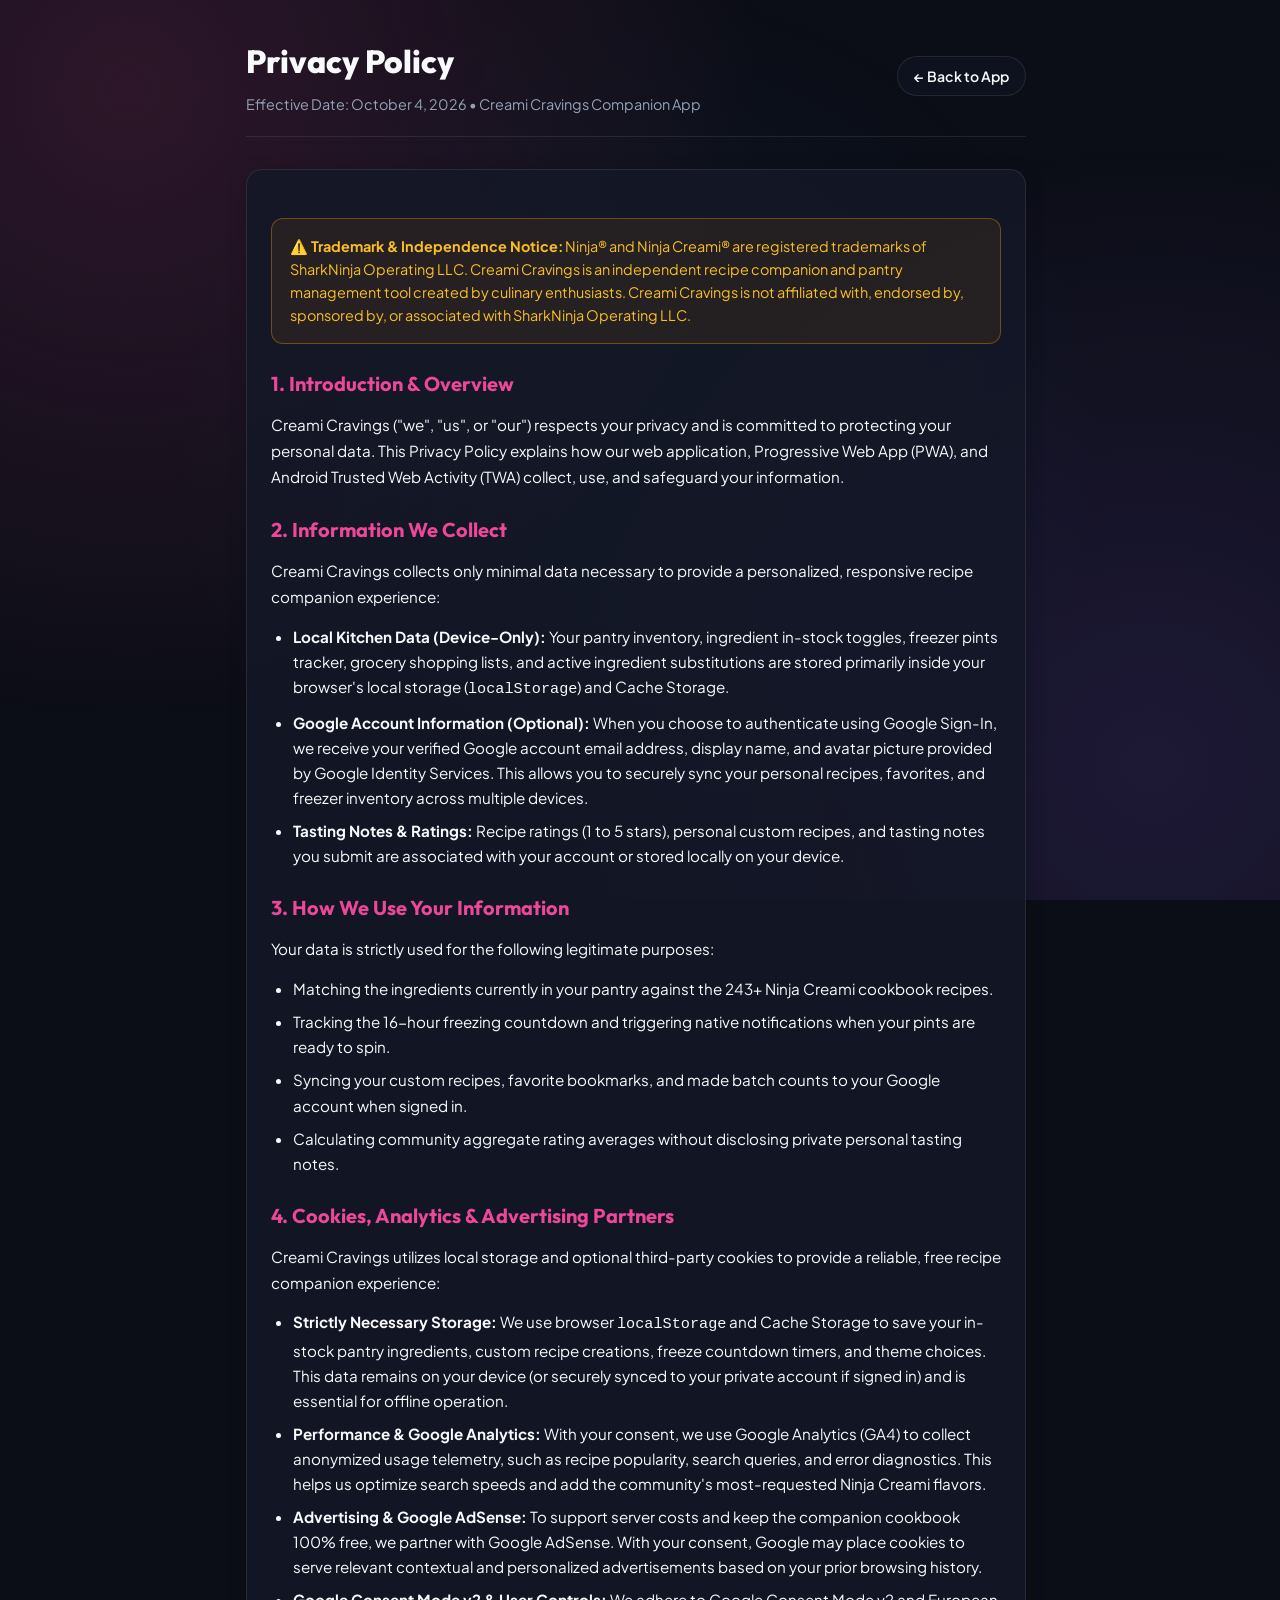
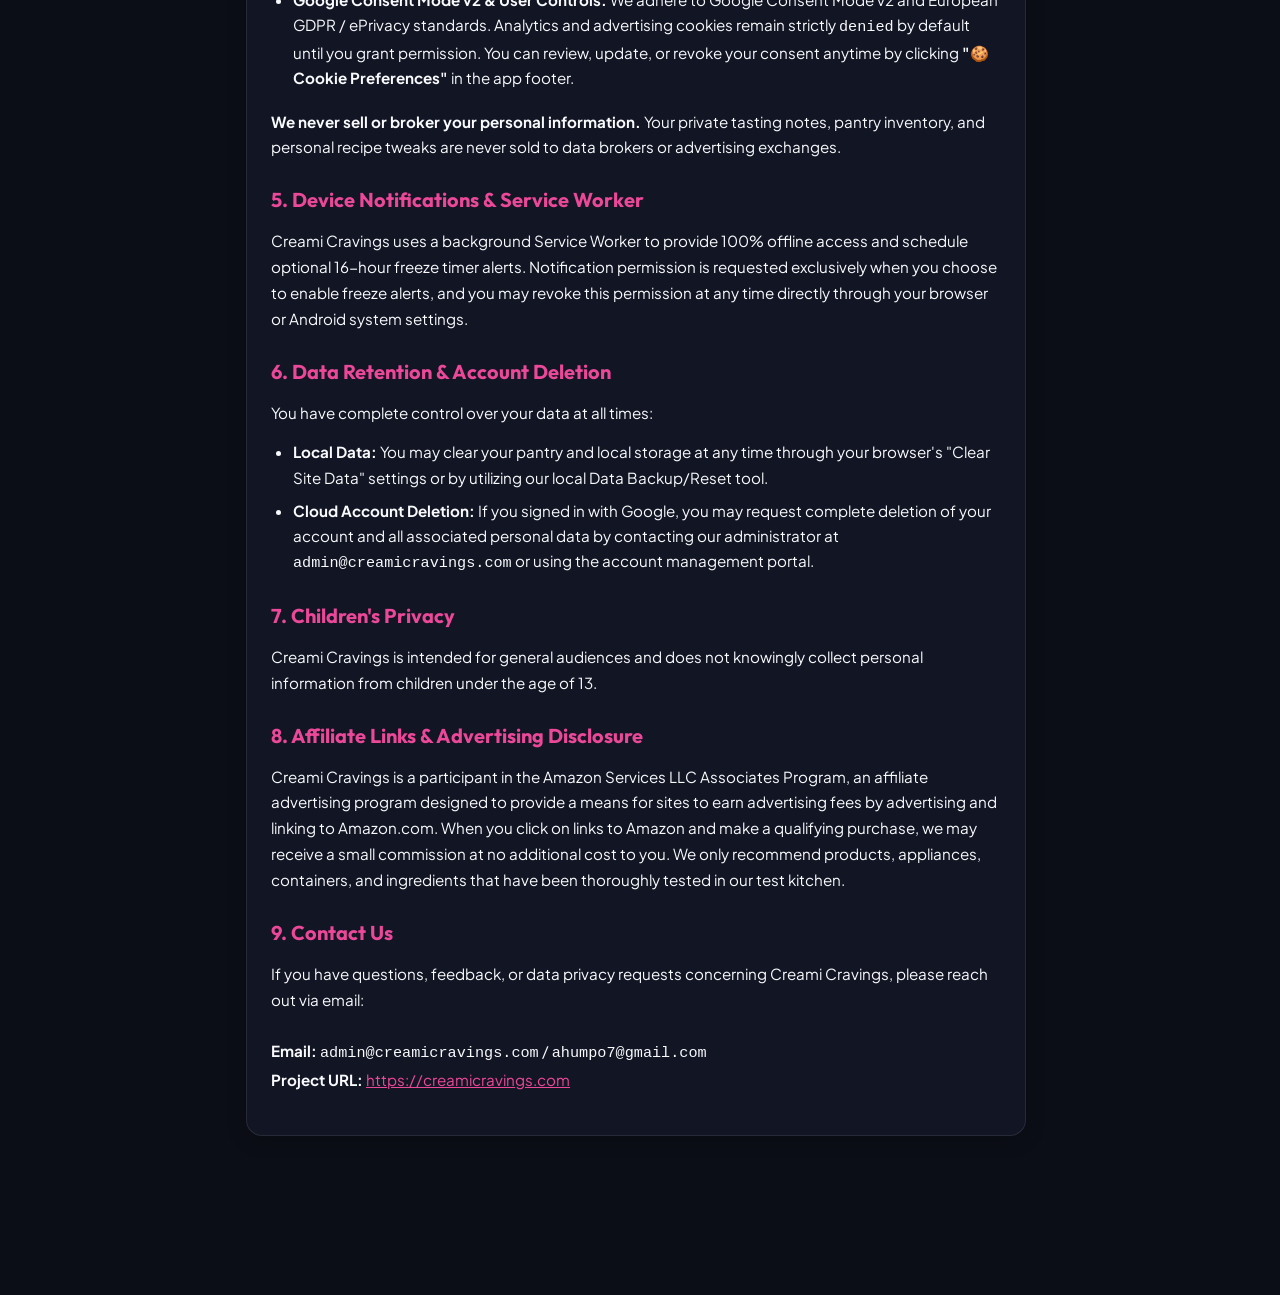
==== commit 4178e2ad: "Implement Amazon Associates monetization (Option C) with Gear Guide, contextual shopping list links," ====
--- a/privacy.html
+++ b/privacy.html
@@ -180,7 +180,12 @@
         Creami Cravings is intended for general audiences and does not knowingly collect personal information from children under the age of 13.
       </p>
 
-      <h2 class="legal-section-title">8. Contact Us</h2>
+      <h2 class="legal-section-title">8. Affiliate Links &amp; Advertising Disclosure</h2>
+      <p class="legal-p">
+        Creami Cravings is a participant in the Amazon Services LLC Associates Program, an affiliate advertising program designed to provide a means for sites to earn advertising fees by advertising and linking to Amazon.com. When you click on links to Amazon and make a qualifying purchase, we may receive a small commission at no additional cost to you. We only recommend products, appliances, containers, and ingredients that have been thoroughly tested in our test kitchen.
+      </p>
+
+      <h2 class="legal-section-title">9. Contact Us</h2>
       <p class="legal-p">
         If you have questions, feedback, or data privacy requests concerning Creami Cravings, please reach out via email:
         <br><br>
--- a/styles.css
+++ b/styles.css
@@ -182,6 +182,7 @@
   margin-bottom: 22px;
   gap: 12px;
   width: 100%;
+  flex-wrap: nowrap !important;
 }
 
 .header-badge {
@@ -201,7 +202,9 @@
 .header-actions {
   display: flex;
   align-items: center;
-  gap: 10px;
+  gap: 8px;
+  flex-wrap: nowrap !important;
+  justify-content: flex-end;
 }
 
 .header-desktop-only {
@@ -216,18 +219,76 @@
   display: none;
 }
 
+.feedback-text-desktop {
+  display: inline;
+}
+
+.feedback-text-mobile {
+  display: none;
+}
+
+.creator-text-desktop {
+  display: inline;
+}
+
+.creator-text-mobile {
+  display: none;
+}
+
+.creators-text-desktop {
+  display: inline;
+}
+
+.creators-text-mobile {
+  display: none;
+}
+
+.gear-text-desktop {
+  display: inline;
+}
+
+.gear-text-mobile {
+  display: none;
+}
+
+.btn-creators-nav {
+  background: rgba(168, 85, 247, 0.12);
+  border: 1px solid rgba(168, 85, 247, 0.35);
+  color: #c084fc;
+}
+
+.btn-creators-nav:hover {
+  background: rgba(168, 85, 247, 0.22);
+  border-color: rgba(168, 85, 247, 0.6);
+  color: #f3e8ff;
+}
+
+.nav-text-full {
+  display: inline;
+}
+
+.nav-text-short {
+  display: none;
+}
+
 .btn-secondary-action {
   display: inline-flex;
   align-items: center;
-  gap: 8px;
-  padding: 8px 16px;
-  height: 40px;
+  justify-content: center;
+  gap: 7px;
+  padding: 0 14px;
+  height: 38px;
+  max-height: 38px;
+  box-sizing: border-box;
+  white-space: nowrap;
+  flex-shrink: 0;
   background: var(--bg-card);
   border: 1px solid var(--border-glass);
   border-radius: 999px;
   color: var(--text-main);
-  font-size: 0.88rem;
+  font-size: 0.85rem;
   font-weight: 600;
+  line-height: 1;
   cursor: pointer;
   transition: all 0.2s ease;
 }
@@ -253,6 +314,37 @@
 }
 
 .btn-header-icon {
+  display: inline-flex;
+  align-items: center;
+  justify-content: center;
+  width: 38px;
+  height: 38px;
+  min-width: 38px;
+  min-height: 38px;
+  padding: 0;
+  border-radius: 50%;
+  background: var(--bg-card);
+  border: 1px solid var(--border-glass);
+  color: var(--text-main);
+  font-size: 1.05rem;
+  cursor: pointer;
+  transition: all 0.2s cubic-bezier(0.16, 1, 0.3, 1);
+  box-shadow: 0 2px 8px rgba(0, 0, 0, 0.08);
+  flex-shrink: 0;
+}
+
+.btn-header-icon:hover {
+  background: var(--bg-card-hover);
+  border-color: var(--border-highlight);
+  transform: translateY(-1px) scale(1.04);
+  box-shadow: 0 4px 12px rgba(236, 72, 153, 0.2);
+}
+
+.btn-header-icon:active {
+  transform: scale(0.94);
+}
+
+.theme-toggle-btn {
   display: inline-flex;
   align-items: center;
   justify-content: center;
@@ -272,37 +364,6 @@
   flex-shrink: 0;
 }
 
-.btn-header-icon:hover {
-  background: var(--bg-card-hover);
-  border-color: var(--border-highlight);
-  transform: translateY(-1px) scale(1.04);
-  box-shadow: 0 4px 12px rgba(236, 72, 153, 0.2);
-}
-
-.btn-header-icon:active {
-  transform: scale(0.94);
-}
-
-.theme-toggle-btn {
-  display: inline-flex;
-  align-items: center;
-  justify-content: center;
-  width: 40px;
-  height: 40px;
-  min-width: 40px;
-  min-height: 40px;
-  padding: 0;
-  border-radius: 50%;
-  background: var(--bg-card);
-  border: 1px solid var(--border-glass);
-  color: var(--text-main);
-  font-size: 1.15rem;
-  cursor: pointer;
-  transition: all 0.2s cubic-bezier(0.16, 1, 0.3, 1);
-  box-shadow: 0 2px 8px rgba(0, 0, 0, 0.08);
-  flex-shrink: 0;
-}
-
 .theme-toggle-btn:hover {
   background: var(--bg-card-hover);
   border-color: var(--border-highlight);
@@ -442,6 +503,65 @@
     width: 100%;
     max-width: 100%;
     min-width: 0;
+  }
+}
+
+/* Responsive Single-Row Header Controls for Narrow Desktop & Laptop Screens */
+@media (max-width: 1400px) and (min-width: 769px) {
+  .nav-text-full {
+    display: none !important;
+  }
+  .nav-text-short {
+    display: inline !important;
+  }
+  .header-actions {
+    gap: 6px !important;
+    flex-wrap: nowrap !important;
+  }
+  .btn-secondary-action,
+  .btn-install-pwa {
+    padding: 0 10px !important;
+    font-size: 0.82rem !important;
+    gap: 5px !important;
+  }
+  .btn-header-icon {
+    width: 36px !important;
+    height: 36px !important;
+    min-width: 36px !important;
+    min-height: 36px !important;
+    font-size: 1rem !important;
+  }
+}
+
+@media (max-width: 1140px) and (min-width: 769px) {
+  .header-top-bar {
+    gap: 8px !important;
+    flex-wrap: nowrap !important;
+  }
+  .header-actions {
+    gap: 4px !important;
+    flex-wrap: nowrap !important;
+  }
+  .btn-secondary-action,
+  .btn-install-pwa {
+    padding: 0 8px !important;
+    font-size: 0.76rem !important;
+    gap: 4px !important;
+    height: 36px !important;
+    max-height: 36px !important;
+  }
+  .badge-count {
+    min-width: 17px !important;
+    height: 17px !important;
+    padding: 0 4px !important;
+    font-size: 0.68rem !important;
+  }
+  .btn-header-icon {
+    width: 33px !important;
+    height: 33px !important;
+    min-width: 33px !important;
+    min-height: 33px !important;
+    font-size: 0.92rem !important;
   }
 }
 
@@ -638,6 +758,8 @@
   background: var(--bg-item);
   overflow: hidden;
   transition: border-color 0.2s ease;
+  content-visibility: auto;
+  contain-intrinsic-size: auto 120px;
 }
 
 .category-group.open {
@@ -773,6 +895,100 @@
   font-weight: 600;
 }
 
+/* Pantry Item Quantity Stepper */
+.pantry-qty-stepper {
+  display: inline-flex;
+  align-items: center;
+  gap: 3px;
+  background: rgba(16, 185, 129, 0.14);
+  border: 1px solid rgba(16, 185, 129, 0.35);
+  border-radius: 999px;
+  padding: 2px 4px;
+  margin-left: 6px;
+  margin-right: 6px;
+  flex-shrink: 0;
+  transition: all 0.2s ease;
+}
+
+.pantry-qty-stepper:hover {
+  background: rgba(16, 185, 129, 0.24);
+  border-color: rgba(16, 185, 129, 0.55);
+}
+
+.btn-pantry-qty-step {
+  width: 20px;
+  height: 20px;
+  min-width: 20px;
+  border-radius: 50%;
+  border: none;
+  background: rgba(255, 255, 255, 0.12);
+  color: #fff;
+  font-size: 0.85rem;
+  font-weight: 700;
+  display: inline-flex;
+  align-items: center;
+  justify-content: center;
+  cursor: pointer;
+  padding: 0;
+  line-height: 1;
+  transition: all 0.15s ease;
+  user-select: none;
+}
+
+.btn-pantry-qty-step:hover {
+  background: rgba(255, 255, 255, 0.3);
+  transform: scale(1.1);
+}
+
+.btn-pantry-qty-step:active {
+  transform: scale(0.92);
+}
+
+.pantry-qty-val {
+  background: transparent;
+  border: none;
+  color: #10b981;
+  font-size: 0.78rem;
+  font-weight: 800;
+  padding: 0 4px;
+  cursor: pointer;
+  letter-spacing: 0.02em;
+  min-width: 24px;
+  text-align: center;
+  transition: color 0.15s ease;
+  user-select: none;
+}
+
+.pantry-qty-val:hover {
+  color: #34d399;
+  text-decoration: underline;
+}
+
+.pantry-qty-modal-content {
+  background: var(--bg-card, #1e293b);
+  border: 1px solid var(--border-glass, rgba(255, 255, 255, 0.12));
+  border-radius: var(--radius-lg, 16px);
+  box-shadow: 0 20px 40px rgba(0, 0, 0, 0.55);
+}
+
+.pantry-preset-chip {
+  padding: 6px 12px;
+  border-radius: 999px;
+  background: rgba(255, 255, 255, 0.06);
+  border: 1px solid rgba(255, 255, 255, 0.12);
+  color: #e2e8f0;
+  font-size: 0.82rem;
+  font-weight: 600;
+  cursor: pointer;
+  transition: all 0.15s ease;
+}
+
+.pantry-preset-chip:hover {
+  background: rgba(16, 185, 129, 0.2);
+  border-color: rgba(16, 185, 129, 0.5);
+  color: #10b981;
+}
+
 /* Right Panel: Recipes Explorer */
 .recipes-panel {
   display: flex;
@@ -794,11 +1010,53 @@
   margin-bottom: 0;
 }
 
+.controls-actions-cluster {
+  display: flex;
+  align-items: center;
+  gap: 10px;
+}
+
 .filter-toggles-row {
   display: flex;
   align-items: center;
   gap: 14px;
   flex-wrap: wrap;
+}
+
+/* Toggle Pill */
+.toggle-pill {
+  display: inline-flex;
+  align-items: center;
+  gap: 6px;
+  padding: 6px 14px;
+  background: var(--bg-glass);
+  border: 1px solid var(--border-glass);
+  border-radius: 999px;
+  cursor: pointer;
+  font-size: 0.82rem;
+  font-weight: 600;
+  color: var(--text-muted);
+  user-select: none;
+  transition: all 0.2s ease;
+  white-space: nowrap;
+}
+
+.toggle-pill input {
+  display: none;
+}
+
+.toggle-pill:hover {
+  background: var(--bg-glass-hover);
+  color: var(--text-main);
+  border-color: var(--border-highlight);
+}
+
+.toggle-pill:has(input:checked),
+.toggle-pill.checked {
+  background: rgba(16, 185, 129, 0.18);
+  border-color: rgba(16, 185, 129, 0.5);
+  color: #10b981;
+  box-shadow: 0 2px 10px rgba(16, 185, 129, 0.2);
 }
 
 /* Toggle Switch */
@@ -870,10 +1128,9 @@
 /* Category Tabs */
 .category-tabs-bar {
   display: flex;
-  justify-content: space-between;
   align-items: center;
   gap: 12px;
-  margin-bottom: 20px;
+  margin-bottom: 12px;
   flex-wrap: wrap;
   width: 100%;
   max-width: 100%;
@@ -936,24 +1193,34 @@
   display: none;
 }
 
+.custom-actions {
+  display: inline-flex;
+  align-items: center;
+}
+
 .btn-add-recipe {
-  padding: 8px 16px;
+  display: inline-flex;
+  align-items: center;
+  gap: 6px;
+  padding: 6px 14px;
   background: var(--bg-glass);
   border: 1px solid var(--border-glass);
   border-radius: 999px;
   color: var(--text-main);
-  font-size: 0.85rem;
-  font-weight: 600;
+  font-size: 0.82rem;
+  font-weight: 700;
   cursor: pointer;
   transition: all 0.2s ease;
   font-family: var(--font-body);
+  white-space: nowrap;
 }
 
 .btn-add-recipe:hover {
-  background: var(--bg-card-hover);
-  border-color: var(--border-highlight);
+  background: var(--bg-glass-hover);
+  border-color: var(--primary);
   color: var(--primary);
   transform: translateY(-1px);
+  box-shadow: 0 4px 12px var(--primary-glow);
 }
 
 /* Results Header */
@@ -961,10 +1228,12 @@
   display: flex;
   justify-content: space-between;
   align-items: center;
-  margin-bottom: 18px;
+  gap: 12px;
+  margin-bottom: 16px;
   font-size: 0.9rem;
   color: var(--text-muted);
   min-height: 26px;
+  flex-wrap: wrap;
 }
 
 .results-summary {
@@ -1007,6 +1276,8 @@
   max-width: 100%;
   min-width: 0;
   box-sizing: border-box;
+  content-visibility: auto;
+  contain-intrinsic-size: auto 320px;
 }
 
 .recipe-card > div:first-child,
@@ -1015,6 +1286,14 @@
   max-width: 100%;
   min-width: 0;
   box-sizing: border-box;
+}
+
+.recipe-card-collapsible-wrap {
+  width: 100%;
+}
+
+.card-mobile-preview-strip {
+  display: none;
 }
 
 .recipe-card:hover {
@@ -1163,6 +1442,108 @@
 .card-share-btn.copied {
   color: #34d399 !important;
   transform: scale(1.2);
+}
+
+.card-video-btn {
+  background: transparent;
+  border: none;
+  font-size: 1.15rem;
+  cursor: pointer;
+  line-height: 1;
+  padding: 0;
+  display: inline-flex;
+  align-items: center;
+  justify-content: center;
+  text-decoration: none;
+  transition: transform 0.15s ease, filter 0.15s ease;
+  margin-right: 2px;
+}
+
+.card-video-btn:hover {
+  transform: scale(1.25);
+  filter: drop-shadow(0 0 6px rgba(236, 72, 153, 0.7));
+}
+
+.recipe-modal-video-card {
+  background: linear-gradient(135deg, rgba(236, 72, 153, 0.12), rgba(139, 92, 246, 0.08));
+  border: 1px solid rgba(236, 72, 153, 0.35);
+  border-radius: var(--radius-md);
+  padding: 12px 16px;
+  margin: 12px 0 16px;
+  display: flex;
+  align-items: center;
+  justify-content: space-between;
+  gap: 12px;
+  flex-wrap: wrap;
+}
+
+.recipe-modal-video-card.search-fallback {
+  background: var(--bg-card);
+  border-color: var(--border-item);
+}
+
+.video-card-left {
+  display: flex;
+  align-items: center;
+  gap: 12px;
+  min-width: 0;
+}
+
+.video-card-icon {
+  font-size: 1.6rem;
+  flex-shrink: 0;
+}
+
+.video-card-details {
+  display: flex;
+  flex-direction: column;
+}
+
+.video-card-title {
+  font-weight: 700;
+  font-size: 0.92rem;
+  color: var(--text-main);
+  line-height: 1.3;
+}
+
+.video-card-sub {
+  font-size: 0.78rem;
+  color: var(--text-muted);
+  line-height: 1.35;
+}
+
+.btn-watch-creator-video {
+  display: inline-flex;
+  align-items: center;
+  gap: 6px;
+  padding: 8px 16px;
+  border-radius: 999px;
+  background: linear-gradient(135deg, #ec4899, #8b5cf6);
+  color: #ffffff !important;
+  font-size: 0.82rem;
+  font-weight: 700;
+  text-decoration: none;
+  border: none;
+  cursor: pointer;
+  box-shadow: 0 4px 14px rgba(236, 72, 153, 0.35);
+  transition: transform 0.15s ease, box-shadow 0.15s ease;
+  white-space: nowrap;
+}
+
+.btn-watch-creator-video:hover {
+  transform: translateY(-1px);
+  box-shadow: 0 6px 20px rgba(236, 72, 153, 0.5);
+}
+
+.btn-watch-creator-video.tiktok {
+  background: #000000;
+  border: 1px solid rgba(255, 255, 255, 0.2);
+  box-shadow: 0 4px 12px rgba(0, 0, 0, 0.4);
+}
+
+.btn-watch-creator-video.instagram {
+  background: linear-gradient(45deg, #f09433, #e6683c, #dc2743, #cc2366, #bc1888);
+  box-shadow: 0 4px 12px rgba(220, 39, 67, 0.35);
 }
 
 .recipe-card-title {
@@ -1359,25 +1740,46 @@
 .recipe-card-bottom {
   margin-top: auto;
   display: flex;
-  justify-content: space-between;
-  align-items: center;
-  gap: 8px;
+  flex-direction: column;
+  align-items: stretch;
+  gap: 10px;
   width: 100%;
   max-width: 100%;
   min-width: 0;
   box-sizing: border-box;
+  padding-top: 10px;
+  border-top: 1px solid var(--border-item);
+}
+
+.card-bottom-actions {
+  display: flex;
+  gap: 6px;
+  align-items: center;
+  width: 100%;
+}
+
+.card-bottom-actions .btn-card-batch-prep,
+.card-bottom-actions .card-prep-slot,
+.card-bottom-actions .card-batch-prep-stepper,
+.card-bottom-actions .btn-quick-freeze-card {
+  flex: 0 0 auto;
+}
+
+.card-bottom-actions .btn-view-recipe {
+  flex: 1;
+  text-align: center;
+  justify-content: center;
 }
 
 .spin-tag {
-  font-size: 0.72rem;
+  font-size: 0.78rem;
+  font-weight: 600;
   color: var(--text-muted);
   display: inline-flex;
   align-items: center;
-  gap: 4px;
+  gap: 5px;
   min-width: 0;
-  flex: 1;
-  overflow: hidden;
-  text-overflow: ellipsis;
+  align-self: flex-start;
   white-space: nowrap;
 }
 
@@ -1659,13 +2061,21 @@
   padding: 20px;
   opacity: 0;
   pointer-events: none;
-  transition: opacity 0.2s ease;
+  visibility: hidden;
+  transition: opacity 0.2s ease, visibility 0.2s ease;
   overscroll-behavior: none;
+}
+
+.modal-overlay:not(.active),
+.modal-overlay:not(.active) * {
+  pointer-events: none !important;
+  visibility: hidden !important;
 }
 
 .modal-overlay.active {
   opacity: 1;
   pointer-events: auto;
+  visibility: visible;
   overscroll-behavior: none;
 }
 
@@ -1702,6 +2112,8 @@
   cursor: pointer;
   line-height: 1;
   transition: color 0.15s;
+  z-index: 100;
+  pointer-events: auto;
 }
 
 .modal-close:hover {
@@ -2459,6 +2871,295 @@
   animation: fadeInDown 0.3s cubic-bezier(0.16, 1, 0.3, 1);
 }
 
+.shopping-header-top {
+  display: flex;
+  align-items: center;
+  justify-content: space-between;
+  gap: 12px;
+  flex-wrap: wrap;
+}
+
+.shopping-view-switcher {
+  display: inline-flex;
+  align-items: center;
+  background: rgba(15, 23, 42, 0.7);
+  border: 1px solid rgba(255, 255, 255, 0.12);
+  border-radius: 999px;
+  padding: 3px;
+  gap: 3px;
+  flex-shrink: 0;
+}
+
+.btn-shop-view {
+  background: transparent;
+  border: none;
+  color: var(--text-dim, #94a3b8);
+  font-size: 0.8rem;
+  font-weight: 700;
+  padding: 6px 14px;
+  border-radius: 999px;
+  cursor: pointer;
+  transition: all 0.2s ease;
+  white-space: nowrap;
+}
+
+.btn-shop-view:hover {
+  color: #f8fafc;
+}
+
+.btn-shop-view.active {
+  background: var(--primary, #059669);
+  color: #ffffff;
+  box-shadow: 0 2px 8px rgba(5, 150, 105, 0.4);
+}
+
+/* In-Store Grocery Mode */
+.store-mode-banner {
+  background: linear-gradient(135deg, rgba(16, 185, 129, 0.15) 0%, rgba(56, 189, 248, 0.12) 100%);
+  border: 1px solid rgba(16, 185, 129, 0.35);
+  border-radius: var(--radius-md, 12px);
+  padding: 14px 18px;
+  margin-bottom: 16px;
+  display: flex;
+  flex-direction: column;
+  gap: 10px;
+}
+
+.store-mode-banner-top {
+  display: flex;
+  align-items: center;
+  justify-content: space-between;
+  flex-wrap: wrap;
+  gap: 8px;
+}
+
+.store-mode-title-wrap {
+  display: flex;
+  align-items: center;
+  gap: 8px;
+}
+
+.store-mode-pill {
+  font-size: 0.75rem;
+  font-weight: 800;
+  padding: 3px 10px;
+  border-radius: 999px;
+  background: rgba(16, 185, 129, 0.25);
+  color: #34d399;
+  border: 1px solid rgba(16, 185, 129, 0.45);
+}
+
+.store-wake-lock-pill {
+  font-size: 0.72rem;
+  font-weight: 700;
+  padding: 3px 8px;
+  border-radius: 6px;
+  background: rgba(56, 189, 248, 0.2);
+  color: #38bdf8;
+  border: 1px solid rgba(56, 189, 248, 0.35);
+  display: inline-flex;
+  align-items: center;
+  gap: 4px;
+}
+
+.store-progress-track {
+  width: 100%;
+  height: 8px;
+  background: rgba(15, 23, 42, 0.6);
+  border-radius: 999px;
+  overflow: hidden;
+  border: 1px solid rgba(255, 255, 255, 0.08);
+}
+
+.store-progress-fill {
+  height: 100%;
+  background: linear-gradient(90deg, #10b981 0%, #34d399 100%);
+  border-radius: 999px;
+  transition: width 0.3s cubic-bezier(0.16, 1, 0.3, 1);
+}
+
+.store-aisle-group {
+  margin-bottom: 18px;
+}
+
+.store-aisle-header {
+  display: flex;
+  align-items: center;
+  gap: 8px;
+  font-size: 0.88rem;
+  font-weight: 800;
+  color: #f1f5f9;
+  padding-bottom: 6px;
+  margin-bottom: 8px;
+  border-bottom: 1px solid rgba(255, 255, 255, 0.1);
+  letter-spacing: 0.3px;
+}
+
+.store-aisle-items {
+  display: flex;
+  flex-direction: column;
+  gap: 8px;
+}
+
+.store-item-card {
+  display: flex;
+  align-items: center;
+  justify-content: space-between;
+  gap: 12px;
+  padding: 13px 16px;
+  background: rgba(30, 41, 59, 0.75);
+  border: 1px solid rgba(255, 255, 255, 0.1);
+  border-radius: var(--radius-md, 12px);
+  cursor: pointer;
+  transition: all 0.2s ease;
+  user-select: none;
+  -webkit-tap-highlight-color: transparent;
+}
+
+.store-item-card:hover {
+  background: rgba(30, 41, 59, 0.95);
+  border-color: rgba(16, 185, 129, 0.4);
+  transform: translateY(-1px);
+  box-shadow: 0 4px 14px rgba(0, 0, 0, 0.25);
+}
+
+.store-item-card:active {
+  transform: scale(0.99);
+}
+
+.store-item-left {
+  display: flex;
+  align-items: center;
+  gap: 14px;
+  flex: 1;
+  min-width: 0;
+}
+
+.store-check-circle {
+  width: 28px;
+  height: 28px;
+  border-radius: 50%;
+  border: 2px solid rgba(255, 255, 255, 0.3);
+  display: flex;
+  align-items: center;
+  justify-content: center;
+  flex-shrink: 0;
+  transition: all 0.2s ease;
+  background: rgba(15, 23, 42, 0.5);
+}
+
+.store-item-card:hover .store-check-circle {
+  border-color: #34d399;
+  box-shadow: 0 0 8px rgba(52, 211, 153, 0.4);
+}
+
+.store-item-name {
+  font-size: 1.05rem;
+  font-weight: 700;
+  color: #f8fafc;
+  line-height: 1.3;
+}
+
+.store-item-source {
+  font-size: 0.78rem;
+  color: #94a3b8;
+  margin-top: 2px;
+  white-space: nowrap;
+  overflow: hidden;
+  text-overflow: ellipsis;
+}
+
+.store-item-tag {
+  font-size: 0.74rem;
+  font-weight: 700;
+  padding: 4px 10px;
+  border-radius: 999px;
+  background: rgba(16, 185, 129, 0.15);
+  border: 1px solid rgba(16, 185, 129, 0.35);
+  color: #34d399;
+  flex-shrink: 0;
+  transition: all 0.2s ease;
+}
+
+.store-item-card:hover .store-item-tag {
+  background: #10b981;
+  color: #ffffff;
+}
+
+.store-found-section {
+  margin-top: 22px;
+  padding-top: 16px;
+  border-top: 2px dashed rgba(255, 255, 255, 0.12);
+}
+
+.store-found-header {
+  display: flex;
+  align-items: center;
+  justify-content: space-between;
+  margin-bottom: 10px;
+  font-size: 0.9rem;
+  font-weight: 700;
+  color: #34d399;
+}
+
+.store-found-item-card {
+  display: flex;
+  align-items: center;
+  justify-content: space-between;
+  gap: 12px;
+  padding: 10px 14px;
+  background: rgba(15, 23, 42, 0.5);
+  border: 1px solid rgba(16, 185, 129, 0.2);
+  border-radius: 10px;
+  margin-bottom: 6px;
+  opacity: 0.75;
+  transition: all 0.2s ease;
+}
+
+.store-found-item-card:hover {
+  opacity: 1;
+  background: rgba(15, 23, 42, 0.8);
+}
+
+.store-found-name {
+  font-size: 0.95rem;
+  font-weight: 600;
+  color: #cbd5e1;
+  text-decoration: line-through;
+}
+
+.btn-store-undo {
+  background: transparent;
+  border: 1px solid rgba(255, 255, 255, 0.2);
+  border-radius: 6px;
+  color: #94a3b8;
+  font-size: 0.74rem;
+  font-weight: 700;
+  padding: 3px 8px;
+  cursor: pointer;
+  transition: all 0.15s ease;
+}
+
+.btn-store-undo:hover {
+  background: rgba(239, 68, 68, 0.2);
+  border-color: rgba(239, 68, 68, 0.4);
+  color: #fca5a5;
+}
+
+.store-complete-card {
+  text-align: center;
+  padding: 24px 18px;
+  background: linear-gradient(135deg, rgba(16, 185, 129, 0.15) 0%, rgba(56, 189, 248, 0.15) 100%);
+  border: 1px solid rgba(16, 185, 129, 0.4);
+  border-radius: 14px;
+  margin-bottom: 16px;
+}
+
+.store-complete-icon {
+  font-size: 2.5rem;
+  margin-bottom: 8px;
+}
+
 .shopping-modal-footer {
   display: flex;
   align-items: center;
@@ -2509,16 +3210,96 @@
 /* ==========================================================================
    Quick Nutrition & Macro Filter Chips
    ========================================================================== */
-.quick-filter-chips-bar {
+.quick-filter-chips-bar,
+.condensed-filter-bar {
   display: flex;
   align-items: center;
   gap: 8px;
-  margin-bottom: 14px;
+  margin-bottom: 16px;
   flex-wrap: wrap;
   width: 100%;
   max-width: 100%;
   min-width: 0;
   box-sizing: border-box;
+}
+
+.filter-dropdown-wrapper {
+  position: relative;
+  display: inline-flex;
+  align-items: center;
+}
+
+.filter-dropdown-select {
+  appearance: none;
+  -webkit-appearance: none;
+  -moz-appearance: none;
+  background: var(--bg-glass);
+  border: 1px solid var(--border-glass);
+  border-radius: 999px;
+  padding: 6px 30px 6px 14px;
+  color: var(--text-main);
+  font-size: 0.82rem;
+  font-weight: 600;
+  font-family: var(--font-body);
+  cursor: pointer;
+  outline: none;
+  transition: all 0.2s ease;
+  background-image: url("data:image/svg+xml,%3Csvg xmlns='http://www.w3.org/2000/svg' width='12' height='12' viewBox='0 0 24 24' fill='none' stroke='rgba(255,255,255,0.6)' stroke-width='2.5' stroke-linecap='round' stroke-linejoin='round'%3E%3Cpath d='m6 9 6 6 6-6'/%3E%3C/svg%3E");
+  background-repeat: no-repeat;
+  background-position: right 10px center;
+  background-size: 11px 11px;
+}
+
+[data-theme="light"] .filter-dropdown-select {
+  background-image: url("data:image/svg+xml,%3Csvg xmlns='http://www.w3.org/2000/svg' width='12' height='12' viewBox='0 0 24 24' fill='none' stroke='rgba(0,0,0,0.6)' stroke-width='2.5' stroke-linecap='round' stroke-linejoin='round'%3E%3Cpath d='m6 9 6 6 6-6'/%3E%3C/svg%3E");
+}
+
+.filter-dropdown-select:hover {
+  background-color: var(--bg-glass-hover);
+  border-color: var(--border-highlight);
+}
+
+.filter-dropdown-select:focus {
+  border-color: var(--primary);
+  box-shadow: 0 0 0 2px var(--primary-glow);
+}
+
+.filter-dropdown-select.active {
+  background-color: var(--primary);
+  border-color: var(--primary);
+  color: #ffffff;
+  box-shadow: 0 4px 14px var(--primary-glow);
+  background-image: url("data:image/svg+xml,%3Csvg xmlns='http://www.w3.org/2000/svg' width='12' height='12' viewBox='0 0 24 24' fill='none' stroke='%23ffffff' stroke-width='2.5' stroke-linecap='round' stroke-linejoin='round'%3E%3Cpath d='m6 9 6 6 6-6'/%3E%3C/svg%3E");
+}
+
+.filter-dropdown-select.active-craving {
+  background-color: #ec4899;
+  border-color: #ec4899;
+  color: #ffffff;
+  box-shadow: 0 4px 14px rgba(236, 72, 153, 0.4);
+  background-image: url("data:image/svg+xml,%3Csvg xmlns='http://www.w3.org/2000/svg' width='12' height='12' viewBox='0 0 24 24' fill='none' stroke='%23ffffff' stroke-width='2.5' stroke-linecap='round' stroke-linejoin='round'%3E%3Cpath d='m6 9 6 6 6-6'/%3E%3C/svg%3E");
+}
+
+.btn-clear-filters-pill {
+  display: inline-flex;
+  align-items: center;
+  gap: 5px;
+  padding: 6px 12px;
+  background: rgba(239, 68, 68, 0.12);
+  border: 1px solid rgba(239, 68, 68, 0.35);
+  border-radius: 999px;
+  color: #ef4444;
+  font-size: 0.78rem;
+  font-weight: 700;
+  cursor: pointer;
+  transition: all 0.2s ease;
+  white-space: nowrap;
+}
+
+.btn-clear-filters-pill:hover {
+  background: rgba(239, 68, 68, 0.22);
+  border-color: #ef4444;
+  transform: translateY(-1px);
 }
 
 .quick-filter-label {
@@ -3364,6 +4145,63 @@
   display: block;
 }
 
+/* Portable Custom Recipe Share Banner & Actions */
+.shared-recipe-portable-banner {
+  background: linear-gradient(135deg, rgba(236, 72, 153, 0.16) 0%, rgba(139, 92, 246, 0.16) 100%);
+  border: 1px solid rgba(236, 72, 153, 0.35);
+  border-radius: var(--radius-md);
+  padding: 12px 16px;
+  margin-bottom: 16px;
+  display: flex;
+  align-items: center;
+  justify-content: space-between;
+  flex-wrap: wrap;
+  gap: 12px;
+}
+
+.shared-recipe-portable-banner .shared-banner-title {
+  font-weight: 800;
+  color: #f472b6;
+  font-size: 0.95rem;
+  display: flex;
+  align-items: center;
+  gap: 6px;
+}
+
+.shared-recipe-portable-banner .shared-banner-byline {
+  font-size: 0.8rem;
+  color: #cbd5e1;
+  margin-top: 2px;
+}
+
+.btn-save-shared-recipe {
+  background: linear-gradient(135deg, #10b981 0%, #059669 100%) !important;
+  color: #ffffff !important;
+  border: none !important;
+  border-radius: 999px !important;
+  padding: 8px 18px !important;
+  font-weight: 700 !important;
+  font-size: 0.84rem !important;
+  cursor: pointer;
+  display: inline-flex !important;
+  align-items: center;
+  gap: 6px;
+  transition: all 0.2s ease;
+  box-shadow: 0 4px 12px rgba(16, 185, 129, 0.25);
+}
+
+.btn-save-shared-recipe:hover:not(:disabled) {
+  transform: translateY(-1px);
+  box-shadow: 0 6px 16px rgba(16, 185, 129, 0.35);
+}
+
+.btn-save-shared-recipe:disabled {
+  background: rgba(16, 185, 129, 0.2) !important;
+  color: #a7f3d0 !important;
+  cursor: default;
+  box-shadow: none !important;
+}
+
 .quick-google-fallback-wrap {
   margin-top: 16px;
   padding-top: 12px;
@@ -4415,6 +5253,81 @@
     display: inline !important;
   }
 
+  .creator-text-desktop {
+    display: none !important;
+  }
+
+  .creator-text-mobile {
+    display: inline !important;
+  }
+
+  .badge-text-desktop {
+    display: none !important;
+  }
+
+  .feedback-text-desktop {
+    display: none !important;
+  }
+
+  .feedback-text-mobile {
+    display: inline !important;
+  }
+
+  .btn-feedback-header {
+    width: 32px !important;
+    height: 32px !important;
+    min-width: 32px !important;
+    min-height: 32px !important;
+    padding: 0 !important;
+    border-radius: 50% !important;
+    font-size: 0.95rem !important;
+    display: inline-flex !important;
+    align-items: center !important;
+    justify-content: center !important;
+    flex-shrink: 0;
+  }
+
+  .creators-text-desktop {
+    display: none !important;
+  }
+
+  .creators-text-mobile {
+    display: none !important;
+  }
+
+  .btn-creators-nav {
+    width: 32px !important;
+    height: 32px !important;
+    min-width: 32px !important;
+    min-height: 32px !important;
+    padding: 0 !important;
+    border-radius: 50% !important;
+    font-size: 0.95rem !important;
+    display: inline-flex !important;
+    align-items: center !important;
+    justify-content: center !important;
+    flex-shrink: 0;
+  }
+
+  .gear-text-desktop,
+  .gear-text-mobile {
+    display: none !important;
+  }
+
+  .btn-gear-header {
+    width: 32px !important;
+    height: 32px !important;
+    min-width: 32px !important;
+    min-height: 32px !important;
+    padding: 0 !important;
+    border-radius: 50% !important;
+    font-size: 0.95rem !important;
+    display: inline-flex !important;
+    align-items: center !important;
+    justify-content: center !important;
+    flex-shrink: 0;
+  }
+
   .btn-install-pwa {
     width: 32px !important;
     height: 32px !important;
@@ -4429,7 +5342,8 @@
     flex-shrink: 0;
   }
 
-  .btn-admin-header {
+  .btn-admin-header,
+  .btn-creator-header {
     padding: 0 7px !important;
     font-size: 0.72rem !important;
     font-weight: 700 !important;
@@ -4641,7 +5555,7 @@
     grid-row: 1 !important;
     font-size: 1.55rem !important;
     font-weight: 800 !important;
-    line-height: 1 !important;
+    line-height: 1.15 !important;
     white-space: nowrap;
     overflow: visible;
   }
@@ -4749,6 +5663,49 @@
     padding: 12px 16px 12px 42px;
   }
 
+  .controls-actions-cluster {
+    width: 100%;
+    display: flex;
+    align-items: center;
+    gap: 8px;
+    flex-wrap: wrap;
+  }
+
+  .controls-actions-cluster .sort-select-wrapper {
+    flex: 1 1 100%;
+    min-width: 0;
+  }
+
+  .controls-actions-cluster .sort-select-wrapper select {
+    width: 100%;
+    min-height: 44px;
+    font-size: 0.9rem !important;
+    font-weight: 700;
+    padding: 8px 12px;
+  }
+
+  .controls-actions-cluster .btn-roulette {
+    flex: 1 1 auto;
+    justify-content: center;
+    width: auto;
+    min-height: 44px;
+    padding: 8px 14px;
+    font-size: 0.88rem;
+    font-weight: 800;
+    white-space: nowrap;
+  }
+
+  .controls-actions-cluster .btn-creators-explore-action {
+    flex: 1 1 auto;
+    justify-content: center;
+    width: auto;
+    min-height: 44px;
+    padding: 8px 12px;
+    font-size: 0.88rem;
+    font-weight: 700;
+    white-space: nowrap;
+  }
+
   .filter-toggles-row {
     width: 100%;
     justify-content: space-between;
@@ -4761,29 +5718,9 @@
     min-height: 44px;
   }
 
-  .sort-select-wrapper {
-    width: 100%;
-  }
-
-  .sort-select-wrapper select {
-    width: 100%;
-    min-height: 48px;
-    font-size: 0.95rem !important;
-    font-weight: 700;
-    padding: 10px 14px;
-  }
-
-  .btn-roulette {
-    width: 100%;
-    justify-content: center;
-    min-height: 48px;
-    font-size: 1rem;
-    font-weight: 800;
-  }
-
   /* Smooth Horizontal Scroll for Tabs & Filter Chips with Rubber-Banding Prevention */
   .category-tabs-bar {
-    margin-bottom: 16px;
+    margin-bottom: 14px;
     width: 100% !important;
     max-width: 100% !important;
     min-width: 0 !important;
@@ -4809,12 +5746,13 @@
 
   .tab-btn {
     flex-shrink: 0;
-    min-height: 44px;
-    padding: 10px 18px;
-    font-size: 0.95rem;
+    min-height: 42px;
+    padding: 9px 16px;
+    font-size: 0.92rem;
     font-weight: 700;
   }
 
+  .condensed-filter-bar,
   .quick-filter-chips-bar {
     flex-wrap: nowrap !important;
     overflow-x: auto !important;
@@ -4827,6 +5765,23 @@
     box-sizing: border-box !important;
     overscroll-behavior-x: contain !important;
     gap: 8px;
+    margin-bottom: 14px;
+  }
+
+  .condensed-filter-bar::-webkit-scrollbar,
+  .quick-filter-chips-bar::-webkit-scrollbar {
+    display: none;
+  }
+
+  .toggle-pill,
+  .filter-dropdown-select,
+  .filter-chip {
+    flex-shrink: 0;
+    min-height: 38px;
+  }
+
+  .macro-toggle-chip {
+    order: -1 !important;
   }
 
   .quick-filter-chips-bar::-webkit-scrollbar {
@@ -4902,14 +5857,96 @@
     max-width: 100% !important;
     min-width: 0 !important;
     box-sizing: border-box !important;
-    padding: 20px 18px;
+    padding: 13px 15px !important;
+    cursor: pointer;
+    transition: all 0.2s ease;
+  }
+
+  .recipe-card-top {
+    margin-bottom: 6px !important;
   }
 
   .recipe-card-title {
-    font-size: 1.35rem;
+    font-size: 1.15rem !important;
     font-weight: 800;
     line-height: 1.3;
-    margin-bottom: 12px;
+    margin-bottom: 6px !important;
+  }
+
+  .match-status-bar {
+    margin-bottom: 6px !important;
+  }
+
+  /* In collapsed state on mobile: hide bulky details */
+  .recipe-card:not(.mobile-expanded) .match-progress-track {
+    display: none !important;
+  }
+
+  .recipe-card:not(.mobile-expanded) .recipe-card-collapsible-wrap,
+  .recipe-card:not(.mobile-expanded) .recipe-card-bottom {
+    display: none !important;
+  }
+
+  .card-mobile-preview-strip {
+    display: flex !important;
+    align-items: center;
+    justify-content: space-between;
+    gap: 8px;
+    padding-top: 6px;
+    border-top: 1px dashed rgba(255, 255, 255, 0.08);
+    font-size: 0.8rem;
+    color: #cbd5e1;
+    user-select: none;
+  }
+
+  .mobile-preview-macros {
+    font-weight: 600;
+    color: #e2e8f0;
+    font-size: 0.78rem;
+    overflow: hidden;
+    text-overflow: ellipsis;
+    white-space: nowrap;
+  }
+
+  .card-expand-cue {
+    font-size: 0.74rem;
+    font-weight: 700;
+    color: var(--primary);
+    display: inline-flex;
+    align-items: center;
+    gap: 4px;
+    flex-shrink: 0;
+  }
+
+  /* When expanded on mobile */
+  .recipe-card.mobile-expanded {
+    padding: 18px 16px !important;
+    border-color: rgba(236, 72, 153, 0.5) !important;
+    box-shadow: 0 8px 24px rgba(0, 0, 0, 0.35) !important;
+  }
+
+  .recipe-card.mobile-expanded .match-progress-track {
+    display: block !important;
+  }
+
+  .recipe-card.mobile-expanded .card-mobile-preview-strip {
+    border-top: none;
+    margin-bottom: 8px;
+  }
+
+  .recipe-card.mobile-expanded .card-expand-cue {
+    color: #94a3b8;
+  }
+
+  .recipe-card.mobile-expanded .recipe-card-collapsible-wrap {
+    display: block !important;
+    animation: fadeIn 0.2s ease;
+  }
+
+  .recipe-card.mobile-expanded .recipe-card-bottom {
+    display: flex !important;
+    flex-direction: column !important;
+    margin-top: 14px !important;
   }
 
   .book-tag {
@@ -5049,6 +6086,25 @@
   .ingredient-recipe-count {
     font-size: 0.82rem;
     font-weight: 600;
+  }
+
+  .pantry-qty-stepper {
+    padding: 3px 6px;
+    gap: 4px;
+    margin-left: 4px;
+    margin-right: 4px;
+  }
+
+  .btn-pantry-qty-step {
+    width: 26px;
+    height: 26px;
+    min-width: 26px;
+    font-size: 0.95rem;
+  }
+
+  .pantry-qty-val {
+    font-size: 0.88rem;
+    min-width: 28px;
   }
 
   /* Bottom Navigation Touch Sizing */
@@ -5855,6 +6911,30 @@
   box-shadow: 0 5px 18px rgba(16, 185, 129, 0.55);
 }
 
+.btn-freezer-mark-ready {
+  display: inline-flex;
+  align-items: center;
+  gap: 5px;
+  padding: 8px 14px;
+  background: rgba(16, 185, 129, 0.16);
+  border: 1px solid rgba(16, 185, 129, 0.45);
+  border-radius: 999px;
+  color: #34d399;
+  font-family: var(--font-heading);
+  font-size: 0.82rem;
+  font-weight: 700;
+  cursor: pointer;
+  transition: all 0.2s ease;
+}
+
+.btn-freezer-mark-ready:hover {
+  background: #10b981;
+  color: #ffffff;
+  border-color: #10b981;
+  box-shadow: 0 4px 14px rgba(16, 185, 129, 0.4);
+  transform: translateY(-1px);
+}
+
 .btn-freezer-recipe {
   padding: 6px 12px;
   font-size: 0.78rem;
@@ -7327,6 +8407,8 @@
 .access-filter-wrap {
   display: flex;
   align-items: center;
+  gap: 10px;
+  flex-wrap: wrap;
 }
 
 .access-filter-label {
@@ -7431,18 +8513,28 @@
 
 /* Admin Portal Modal */
 .admin-modal-content {
-  max-width: 860px;
+  max-width: min(980px, 94vw);
+  width: 100%;
   padding: 28px 24px;
+  box-sizing: border-box;
+  overflow-x: hidden !important;
+}
+
+.admin-modal-content * {
+  box-sizing: border-box;
 }
 
 .admin-modal-header {
   margin-bottom: 20px;
+  width: 100%;
 }
 
 .admin-title-row {
   display: flex;
   align-items: center;
   gap: 14px;
+  flex-wrap: wrap;
+  width: 100%;
 }
 
 .admin-icon-badge {
@@ -7461,33 +8553,40 @@
 /* Admin Quick Stats */
 .admin-stats-row {
   display: grid;
-  grid-template-columns: repeat(auto-fit, minmax(160px, 1fr));
-  gap: 12px;
+  grid-template-columns: repeat(auto-fit, minmax(min(100%, 115px), 1fr));
+  gap: 10px;
   margin-bottom: 20px;
+  width: 100%;
+  box-sizing: border-box;
 }
 
 .admin-stat-card {
   background: var(--bg-item);
   border: 1px solid var(--border-glass);
   border-radius: var(--radius-md);
-  padding: 14px 16px;
+  padding: 12px 10px;
   text-align: center;
+  min-width: 0;
+  overflow: hidden;
 }
 
 .admin-stat-num {
   display: block;
   font-family: var(--font-heading);
-  font-size: 1.6rem;
+  font-size: 1.45rem;
   font-weight: 800;
   color: #fbbf24;
 }
 
 .admin-stat-label {
-  font-size: 0.76rem;
+  font-size: 0.72rem;
   font-weight: 600;
   color: var(--text-dim);
   text-transform: uppercase;
   letter-spacing: 0.04em;
+  white-space: nowrap;
+  overflow: hidden;
+  text-overflow: ellipsis;
 }
 
 /* Admin Toolbar */
@@ -7497,11 +8596,12 @@
   margin-bottom: 18px;
   align-items: center;
   flex-wrap: wrap;
+  width: 100%;
 }
 
 .admin-search-wrap {
-  flex: 1;
-  min-width: 220px;
+  flex: 1 1 200px;
+  min-width: 0;
 }
 
 .admin-search-input {
@@ -7514,6 +8614,7 @@
   font-size: 0.88rem;
   outline: none;
   transition: border-color 0.2s ease;
+  box-sizing: border-box;
 }
 
 .admin-search-input:focus {
@@ -7523,6 +8624,13 @@
 .admin-filter-pills {
   display: flex;
   gap: 6px;
+  flex-wrap: wrap;
+}
+
+.admin-toolbar-actions {
+  display: flex;
+  gap: 8px;
+  flex-wrap: wrap;
 }
 
 /* Admin User Directory List */
@@ -7530,17 +8638,23 @@
   display: flex;
   flex-direction: column;
   gap: 14px;
+  width: 100%;
+  max-width: 100%;
 }
 
 .admin-user-card {
   background: var(--bg-card);
   border: 1px solid var(--border-glass);
   border-radius: var(--radius-lg);
-  padding: 16px 18px;
+  padding: 12px 16px;
   display: flex;
   flex-direction: column;
-  gap: 12px;
+  gap: 10px;
   transition: all 0.2s ease;
+  width: 100%;
+  max-width: 100%;
+  box-sizing: border-box;
+  overflow: hidden;
 }
 
 .admin-user-card:hover {
@@ -7548,17 +8662,87 @@
   box-shadow: 0 4px 14px rgba(0, 0, 0, 0.2);
 }
 
+.admin-user-card.expanded {
+  border-color: rgba(56, 189, 248, 0.45);
+  box-shadow: 0 6px 20px rgba(0, 0, 0, 0.3);
+  padding: 16px 18px;
+}
+
+.admin-user-summary-bar {
+  display: flex;
+  justify-content: space-between;
+  align-items: center;
+  gap: 12px;
+  width: 100%;
+  cursor: pointer;
+  user-select: none;
+}
+
+.admin-card-expand-toggle {
+  display: inline-flex;
+  align-items: center;
+  gap: 6px;
+  font-size: 0.78rem;
+  font-weight: 700;
+  color: #38bdf8;
+  background: rgba(56, 189, 248, 0.12);
+  border: 1px solid rgba(56, 189, 248, 0.35);
+  border-radius: 6px;
+  padding: 5px 10px;
+  flex-shrink: 0;
+  transition: all 0.15s ease;
+}
+
+.admin-user-summary-bar:hover .admin-card-expand-toggle {
+  background: rgba(56, 189, 248, 0.22);
+  border-color: #38bdf8;
+  color: #ffffff;
+}
+
+.admin-user-card.expanded .admin-card-expand-toggle {
+  background: rgba(148, 163, 184, 0.15);
+  border-color: rgba(148, 163, 184, 0.3);
+  color: #cbd5e1;
+}
+
+.admin-user-details-drawer {
+  display: none;
+  flex-direction: column;
+  gap: 12px;
+  padding-top: 12px;
+  border-top: 1px dashed rgba(255, 255, 255, 0.1);
+}
+
+.admin-user-card.expanded .admin-user-details-drawer {
+  display: flex;
+  animation: fadeIn 0.18s ease;
+}
+
 .admin-user-top {
   display: flex;
   justify-content: space-between;
-  align-items: flex-start;
+  align-items: center;
   gap: 12px;
+  flex-wrap: wrap;
+  width: 100%;
 }
 
 .admin-user-info-cluster {
   display: flex;
   align-items: center;
   gap: 12px;
+  min-width: 0;
+  flex: 1 1 220px;
+  overflow: hidden;
+}
+
+.admin-user-summary-text {
+  min-width: 0;
+  flex: 1;
+  display: flex;
+  flex-direction: column;
+  gap: 3px;
+  overflow: hidden;
 }
 
 .admin-user-avatar {
@@ -7567,6 +8751,7 @@
   border-radius: 50%;
   object-fit: cover;
   border: 2px solid rgba(245, 158, 11, 0.4);
+  flex-shrink: 0;
 }
 
 .admin-user-avatar-initials {
@@ -7581,13 +8766,14 @@
   color: #fff;
   font-size: 1.1rem;
   border: 2px solid rgba(245, 158, 11, 0.4);
+  flex-shrink: 0;
 }
 
 .admin-user-name-row {
   display: flex;
   align-items: center;
   gap: 8px;
-  flex-wrap: wrap;
+  min-width: 0;
 }
 
 .admin-user-name {
@@ -7595,11 +8781,73 @@
   font-size: 1.05rem;
   font-weight: 800;
   color: var(--text-main);
+  overflow: hidden;
+  text-overflow: ellipsis;
+  white-space: nowrap;
+  max-width: 220px;
+}
+
+.admin-user-badges-row {
+  display: flex;
+  align-items: center;
+  gap: 6px;
+  flex-wrap: wrap;
+}
+
+.admin-shelf-pill {
+  font-size: 0.72rem;
+  padding: 2px 7px;
+  border-radius: 4px;
+  font-weight: 700;
+  white-space: nowrap;
+  display: inline-flex;
+  align-items: center;
 }
 
 .admin-user-email {
-  font-size: 0.82rem;
+  font-size: 0.8rem;
   color: var(--text-muted);
+  display: flex;
+  align-items: center;
+  gap: 4px;
+  flex-wrap: wrap;
+  min-width: 0;
+}
+
+.admin-email-text {
+  overflow: hidden;
+  text-overflow: ellipsis;
+  white-space: nowrap;
+  max-width: 240px;
+  display: inline-block;
+  vertical-align: middle;
+}
+
+.admin-joined-text {
+  color: #64748b;
+  font-size: 0.74rem;
+  white-space: nowrap;
+}
+
+.admin-card-expand-toggle .label-short {
+  display: none;
+}
+
+.admin-user-actions {
+  display: flex;
+  align-items: center;
+  gap: 8px;
+  flex-wrap: wrap;
+  flex: 1 1 auto;
+  justify-content: flex-end;
+  max-width: 100%;
+}
+
+.admin-role-select,
+.admin-creator-select,
+.admin-freezer-select {
+  max-width: 100%;
+  flex-shrink: 0;
 }
 
 .admin-user-badge {
@@ -7608,6 +8856,7 @@
   padding: 2px 8px;
   border-radius: 999px;
   text-transform: uppercase;
+  flex-shrink: 0;
 }
 
 .admin-user-badge.admin {
@@ -7632,17 +8881,19 @@
   padding: 6px 10px;
   background: var(--bg-item);
   border-radius: var(--radius-sm);
+  width: 100%;
+  box-sizing: border-box;
 }
 
 /* Subscriptions & Category Access Section */
 .admin-subs-section {
   display: flex;
-  align-items: center;
-  justify-content: space-between;
-  gap: 12px;
-  flex-wrap: wrap;
+  flex-direction: column;
+  gap: 8px;
   border-top: 1px solid var(--border-item);
   padding-top: 10px;
+  width: 100%;
+  box-sizing: border-box;
 }
 
 .admin-subs-title {
@@ -7743,6 +8994,72 @@
 .btn-admin-reset-pw:hover {
   background: rgba(245, 158, 11, 0.25);
   border-color: #f59e0b;
+}
+
+/* Admin Directory Pagination */
+.admin-pagination-bar {
+  display: flex;
+  align-items: center;
+  justify-content: space-between;
+  flex-wrap: wrap;
+  gap: 12px;
+  padding: 14px 18px;
+  background: rgba(15, 23, 42, 0.65);
+  border: 1px solid rgba(255, 255, 255, 0.08);
+  border-radius: var(--radius-md, 12px);
+  margin-top: 16px;
+}
+
+.admin-pagination-info {
+  font-size: 0.84rem;
+  color: var(--text-muted, #94a3b8);
+}
+
+.admin-pagination-info strong {
+  color: #f8fafc;
+}
+
+.admin-pagination-controls {
+  display: flex;
+  align-items: center;
+  gap: 10px;
+}
+
+.btn-pagination-nav {
+  padding: 6px 14px;
+  font-size: 0.8rem;
+  font-weight: 700;
+  border-radius: 8px;
+  border: 1px solid rgba(255, 255, 255, 0.15);
+  background: rgba(30, 41, 59, 0.8);
+  color: #f1f5f9;
+  cursor: pointer;
+  transition: all 0.2s ease;
+  display: inline-flex;
+  align-items: center;
+  gap: 4px;
+}
+
+.btn-pagination-nav:hover:not(:disabled) {
+  background: var(--primary, #059669);
+  border-color: var(--primary, #059669);
+  color: #ffffff;
+  transform: translateY(-1px);
+}
+
+.btn-pagination-nav:disabled {
+  opacity: 0.4;
+  cursor: not-allowed;
+  transform: none;
+}
+
+.admin-page-indicator {
+  font-size: 0.82rem;
+  font-weight: 700;
+  color: #cbd5e1;
+  padding: 4px 8px;
+  background: rgba(255, 255, 255, 0.05);
+  border-radius: 6px;
 }
 
 /* ==========================================================================
@@ -7817,10 +9134,25 @@
     font-size: 0.74rem;
   }
 
-  #adminRefreshUsersBtn {
+  .admin-toolbar-actions {
+    display: grid !important;
+    grid-template-columns: 1fr 1.15fr 0.85fr;
+    gap: 6px;
     width: 100%;
-    padding: 8px;
-    font-size: 0.82rem;
+  }
+
+  .admin-toolbar-actions .btn-secondary,
+  .admin-toolbar-actions .btn-primary,
+  .admin-toolbar-actions #adminRefreshUsersBtn {
+    width: 100% !important;
+    margin: 0 !important;
+    padding: 8px 4px !important;
+    font-size: 0.76rem !important;
+    display: inline-flex !important;
+    align-items: center;
+    justify-content: center;
+    text-align: center;
+    white-space: nowrap;
   }
 
   .admin-users-list {
@@ -7832,8 +9164,109 @@
   }
 
   .admin-user-card {
+    padding: 10px 12px;
+    gap: 8px;
+  }
+
+  .admin-user-card.expanded {
     padding: 14px 12px;
     gap: 12px;
+  }
+
+  .admin-user-summary-bar {
+    align-items: flex-start;
+    gap: 8px;
+  }
+
+  .admin-user-info-cluster {
+    align-items: flex-start;
+    gap: 10px;
+    width: auto;
+    flex: 1;
+    min-width: 0;
+  }
+
+  .admin-user-avatar,
+  .admin-user-avatar-initials {
+    width: 36px;
+    height: 36px;
+    font-size: 0.95rem;
+    flex-shrink: 0;
+    margin-top: 2px;
+  }
+
+  .admin-user-name {
+    font-size: 0.95rem;
+    font-weight: 800;
+    line-height: 1.2;
+    overflow: hidden;
+    text-overflow: ellipsis;
+    white-space: nowrap;
+    max-width: 150px;
+    word-break: normal;
+  }
+
+  .admin-user-badges-row {
+    display: flex;
+    align-items: center;
+    gap: 4px;
+    flex-wrap: wrap;
+    margin-top: 1px;
+  }
+
+  .admin-user-badge,
+  .admin-shelf-pill {
+    font-size: 0.68rem !important;
+    padding: 2px 6px !important;
+    border-radius: 4px;
+    white-space: nowrap;
+  }
+
+  .admin-user-email {
+    font-size: 0.72rem;
+    color: var(--text-muted);
+    display: flex;
+    align-items: center;
+    gap: 4px;
+    flex-wrap: nowrap;
+    min-width: 0;
+    overflow: hidden;
+    margin-top: 2px;
+    word-break: normal;
+  }
+
+  .admin-email-text {
+    overflow: hidden;
+    text-overflow: ellipsis;
+    white-space: nowrap;
+    max-width: 130px;
+    display: inline-block;
+  }
+
+  .admin-joined-text {
+    font-size: 0.7rem;
+    color: #64748b;
+    white-space: nowrap;
+    overflow: hidden;
+    text-overflow: ellipsis;
+  }
+
+  .admin-card-expand-toggle {
+    padding: 5px 8px;
+    font-size: 0.72rem;
+    align-self: flex-start;
+    margin-top: 2px;
+    flex-shrink: 0;
+    white-space: nowrap;
+    gap: 4px;
+  }
+
+  .admin-card-expand-toggle .label-full {
+    display: none;
+  }
+
+  .admin-card-expand-toggle .label-short {
+    display: inline;
   }
 
   .admin-user-top {
@@ -7842,35 +9275,19 @@
     gap: 10px;
   }
 
-  .admin-user-info-cluster {
-    width: 100%;
-    gap: 10px;
-  }
-
-  .admin-user-avatar,
-  .admin-user-avatar-initials {
-    width: 38px;
-    height: 38px;
-    font-size: 0.95rem;
-    flex-shrink: 0;
-  }
-
-  .admin-user-name {
-    font-size: 0.95rem;
-    word-break: break-word;
-  }
-
-  .admin-user-email {
-    font-size: 0.76rem;
-    word-break: break-all;
-  }
-
   .admin-user-actions {
     display: flex;
     align-items: center;
-    justify-content: space-between;
+    flex-wrap: wrap;
     width: 100%;
     gap: 8px;
+  }
+
+  .admin-user-actions select,
+  .admin-user-actions button {
+    flex: 1 1 calc(50% - 4px);
+    min-width: 120px;
+    box-sizing: border-box;
   }
 
   .admin-user-actions .btn-role-toggle {
@@ -7950,28 +9367,29 @@
 .btn-install-pwa {
   display: inline-flex;
   align-items: center;
+  justify-content: center;
   gap: 6px;
-  padding: 7px 14px;
+  height: 38px;
+  max-height: 38px;
+  padding: 0 14px;
+  box-sizing: border-box;
+  white-space: nowrap;
+  flex-shrink: 0;
   border-radius: 999px;
   background: linear-gradient(135deg, #ec4899 0%, #8b5cf6 100%);
   color: #ffffff;
   font-weight: 700;
-  font-size: 0.82rem;
+  font-size: 0.85rem;
+  line-height: 1;
   border: 1px solid rgba(255, 255, 255, 0.25);
   cursor: pointer;
   box-shadow: 0 2px 10px rgba(236, 72, 153, 0.35);
   transition: all 0.2s ease;
-  animation: pulseInstall 3s ease-in-out 3;
-}
-
-@keyframes pulseInstall {
-  0%, 100% { transform: scale(1); }
-  50% { transform: scale(1.04); }
 }
 
 .btn-install-pwa:hover {
-  transform: translateY(-1px) scale(1.05);
-  box-shadow: 0 4px 18px rgba(236, 72, 153, 0.65);
+  transform: translateY(-1px);
+  box-shadow: 0 4px 14px rgba(236, 72, 153, 0.55);
 }
 
 .btn-install-text-desktop {
@@ -8886,6 +10304,35 @@
   .btn-action-pack {
     width: 100%;
   }
+  .creator-catalog-banner {
+    flex-direction: column;
+    align-items: stretch !important;
+    gap: 12px !important;
+    padding: 14px !important;
+  }
+  .creator-banner-left {
+    width: 100%;
+  }
+  .btn-creator-store-visit {
+    width: 100% !important;
+    min-height: 44px;
+    display: flex !important;
+    justify-content: center !important;
+    box-sizing: border-box;
+  }
+  .creator-card-actions {
+    flex-direction: column;
+    align-items: stretch;
+    gap: 8px;
+  }
+  .btn-browse-creator-books,
+  .btn-creator-website-link {
+    width: 100%;
+    min-height: 44px;
+    box-sizing: border-box;
+    display: flex;
+    justify-content: center;
+  }
 }
 
 /* ==========================================================================
@@ -9048,6 +10495,146 @@
   letter-spacing: 0.01em;
 }
 
+/* Clickable Social Links on Cards & Modals */
+.creator-social-pills-wrap {
+  display: inline-flex;
+  align-items: center;
+  gap: 4px;
+  flex-wrap: wrap;
+}
+
+.creator-social-pills-wrap.compact {
+  gap: 3px;
+}
+
+.social-pill-link {
+  display: inline-flex;
+  align-items: center;
+  gap: 4px;
+  padding: 3px 8px;
+  border-radius: 999px;
+  font-size: 0.72rem;
+  font-weight: 700;
+  text-decoration: none !important;
+  line-height: 1.2;
+  transition: all 0.2s cubic-bezier(0.16, 1, 0.3, 1);
+  box-shadow: 0 1px 4px rgba(0, 0, 0, 0.2);
+}
+
+.social-pill-link.compact {
+  padding: 2px 6px;
+  font-size: 0.68rem;
+}
+
+.social-pill-link .social-icon {
+  font-size: 0.8rem;
+  line-height: 1;
+}
+
+.social-pill-link.ig {
+  background: linear-gradient(135deg, rgba(225, 48, 108, 0.18), rgba(253, 29, 29, 0.15));
+  border: 1px solid rgba(225, 48, 108, 0.45);
+  color: #f472b6;
+}
+.social-pill-link.ig:hover {
+  background: linear-gradient(135deg, rgba(225, 48, 108, 0.35), rgba(253, 29, 29, 0.3));
+  border-color: #f472b6;
+  transform: translateY(-1px);
+  color: #fff;
+}
+
+.social-pill-link.tt {
+  background: rgba(14, 165, 233, 0.15);
+  border: 1px solid rgba(56, 189, 248, 0.45);
+  color: #38bdf8;
+}
+.social-pill-link.tt:hover {
+  background: rgba(14, 165, 233, 0.3);
+  border-color: #38bdf8;
+  transform: translateY(-1px);
+  color: #fff;
+}
+
+.social-pill-link.yt {
+  background: rgba(239, 68, 68, 0.15);
+  border: 1px solid rgba(239, 68, 68, 0.45);
+  color: #f87171;
+}
+.social-pill-link.yt:hover {
+  background: rgba(239, 68, 68, 0.3);
+  border-color: #f87171;
+  transform: translateY(-1px);
+  color: #fff;
+}
+
+.social-pill-link.web {
+  background: rgba(245, 158, 11, 0.15);
+  border: 1px solid rgba(245, 158, 11, 0.45);
+  color: #fbbf24;
+}
+.social-pill-link.web:hover {
+  background: rgba(245, 158, 11, 0.3);
+  border-color: #fbbf24;
+  transform: translateY(-1px);
+  color: #fff;
+}
+
+.card-creator-socials-bar {
+  margin: 10px 0 6px;
+  padding: 8px 12px;
+  background: rgba(15, 23, 42, 0.65);
+  border: 1px solid rgba(255, 255, 255, 0.08);
+  border-radius: 8px;
+  display: flex;
+  align-items: center;
+  justify-content: space-between;
+  flex-wrap: wrap;
+  gap: 8px;
+}
+
+.card-creator-socials-label {
+  font-size: 0.74rem;
+  color: #94a3b8;
+  font-weight: 600;
+}
+.card-creator-socials-label strong {
+  color: #fbbf24;
+}
+
+.creator-attribution-socials {
+  margin-top: 8px;
+  display: flex;
+  align-items: center;
+  gap: 8px;
+  flex-wrap: wrap;
+}
+
+.story-creator-socials-box {
+  margin: 14px 0 16px;
+  padding: 10px 14px;
+  background: rgba(15, 23, 42, 0.75);
+  border: 1px solid rgba(255, 255, 255, 0.1);
+  border-radius: 12px;
+  display: flex;
+  align-items: center;
+  justify-content: space-between;
+  flex-wrap: wrap;
+  gap: 10px;
+}
+
+.story-creator-socials-title {
+  font-size: 0.8rem;
+  font-weight: 700;
+  color: #fbbf24;
+}
+
+.story-creator-socials-links {
+  display: flex;
+  align-items: center;
+  gap: 6px;
+  flex-wrap: wrap;
+}
+
 /* Locked card store links */
 .locked-creator-store-box {
   margin: 18px 0 14px;
@@ -9146,6 +10733,7 @@
   flex-direction: column;
   gap: 12px;
   position: relative;
+  cursor: pointer;
   transition: transform 0.2s ease, box-shadow 0.2s ease, border-color 0.2s ease;
   box-shadow: 0 4px 16px rgba(0, 0, 0, 0.2);
 }
@@ -9260,6 +10848,9 @@
   align-items: center;
   gap: 10px;
   margin-top: 4px;
+  position: relative;
+  z-index: 5;
+  box-sizing: border-box;
 }
 
 .btn-browse-creator-books {
@@ -9268,6 +10859,7 @@
   align-items: center;
   justify-content: center;
   gap: 6px;
+  min-height: 42px;
   padding: 10px 16px;
   font-weight: 700;
   font-size: 0.88rem;
@@ -9279,6 +10871,11 @@
   cursor: pointer;
   border: none;
   transition: all 0.2s ease;
+  user-select: none;
+  -webkit-tap-highlight-color: transparent;
+  position: relative;
+  z-index: 6;
+  box-sizing: border-box;
 }
 
 .btn-browse-creator-books:hover {
@@ -9286,24 +10883,77 @@
   filter: brightness(1.06);
 }
 
+.btn-browse-creator-books:active {
+  transform: translateY(0);
+}
+
+.btn-browse-creator-books * {
+  pointer-events: none;
+}
+
 .btn-creator-website-link {
   display: inline-flex;
   align-items: center;
-  padding: 9px 14px;
+  justify-content: center;
+  position: relative;
+  z-index: 25;
+  min-height: 42px;
+  padding: 10px 18px;
   border-radius: 999px;
-  border: 1px solid rgba(245, 158, 11, 0.35);
-  background: rgba(255, 255, 255, 0.05);
+  border: 1px solid rgba(245, 158, 11, 0.45);
+  background: rgba(245, 158, 11, 0.1);
   color: #fbbf24 !important;
-  font-size: 0.82rem;
+  font-size: 0.84rem;
   font-weight: 600;
   text-decoration: none !important;
   white-space: nowrap;
+  cursor: pointer;
   transition: all 0.2s ease;
-}
-
-.btn-creator-website-link:hover {
-  background: rgba(245, 158, 11, 0.15);
-  border-color: rgba(245, 158, 11, 0.6);
+  user-select: none;
+  -webkit-tap-highlight-color: transparent;
+  box-sizing: border-box;
+  flex-shrink: 0;
+}
+
+.btn-creator-website-link span {
+  display: inline-flex;
+  align-items: center;
+  justify-content: center;
+  pointer-events: none;
+  position: relative;
+  z-index: 2;
+}
+
+/* Expanded rectangular hit target covering the top-right corner and adjacent bounds */
+.btn-creator-website-link::before {
+  content: '';
+  position: absolute;
+  top: -14px;
+  right: -14px;
+  bottom: -10px;
+  left: -10px;
+  border-radius: 0;
+  background: rgba(0, 0, 0, 0.001);
+  pointer-events: auto !important;
+  z-index: 1;
+}
+
+.btn-creator-website-link:hover,
+.btn-creator-website-link:focus-visible,
+.btn-creator-website-link:active {
+  background: rgba(245, 158, 11, 0.3) !important;
+  border-color: #f59e0b !important;
+  color: #ffffff !important;
+  box-shadow: 0 0 16px rgba(245, 158, 11, 0.55) !important;
+  transform: translateY(-1px);
+}
+
+.btn-creator-website-link:active {
+  transform: translateY(0);
+}
+
+.btn-creator-website-link * {
+  pointer-events: none !important;
 }
 
 /* Creator Partnership Callout Card */
@@ -9343,8 +10993,10 @@
   margin-top: 6px;
   display: inline-flex;
   align-items: center;
+  justify-content: center;
   gap: 6px;
-  padding: 8px 16px;
+  min-height: 40px;
+  padding: 8px 18px;
   background: rgba(255, 255, 255, 0.08);
   border: 1px solid rgba(255, 255, 255, 0.25);
   color: var(--text-main) !important;
@@ -9352,12 +11004,24 @@
   font-weight: 600;
   border-radius: 999px;
   text-decoration: none !important;
+  cursor: pointer;
   transition: all 0.2s ease;
+  user-select: none;
+  -webkit-tap-highlight-color: transparent;
 }
 
 .btn-creator-partner-action:hover {
   background: rgba(255, 255, 255, 0.16);
   border-color: rgba(255, 255, 255, 0.4);
+  transform: translateY(-1px);
+}
+
+.btn-creator-partner-action:active {
+  transform: translateY(0);
+}
+
+.btn-creator-partner-action * {
+  pointer-events: none;
 }
 
 /* Catalog View Top Bar */
@@ -9403,7 +11067,8 @@
   justify-content: space-between;
   gap: 14px;
   flex-wrap: wrap;
-  padding: 14px 18px;
+  padding: 16px 20px;
+  margin-top: 14px;
   background: linear-gradient(135deg, rgba(245, 158, 11, 0.12) 0%, rgba(30, 41, 59, 0.7) 100%);
   border: 1px solid rgba(245, 158, 11, 0.35);
   border-radius: var(--radius-md);
@@ -9425,6 +11090,7 @@
   display: flex;
   align-items: center;
   justify-content: center;
+  flex-shrink: 0;
 }
 
 .creator-banner-name {
@@ -9443,19 +11109,55 @@
 .btn-creator-store-visit {
   display: inline-flex;
   align-items: center;
-  gap: 6px;
-  padding: 8px 16px;
+  justify-content: center;
+  position: relative;
+  z-index: 6;
+  gap: 8px;
+  min-height: 44px;
+  padding: 10px 22px;
   background: linear-gradient(135deg, #f59e0b 0%, #d97706 100%);
   color: #fff !important;
   font-weight: 700;
-  font-size: 0.82rem;
+  font-size: 0.86rem;
   border-radius: 999px;
   text-decoration: none !important;
+  box-shadow: 0 4px 14px rgba(245, 158, 11, 0.35);
+  cursor: pointer;
+  flex-shrink: 0;
   transition: all 0.2s ease;
+  user-select: none;
+  -webkit-tap-highlight-color: transparent;
+  box-sizing: border-box;
+}
+
+.btn-creator-store-visit::before {
+  content: '';
+  position: absolute;
+  inset: -6px;
+  border-radius: 999px;
+  background: transparent;
+  pointer-events: auto;
+  z-index: 1;
+}
+
+.btn-creator-store-visit span {
+  position: relative;
+  z-index: 2;
+  pointer-events: none;
 }
 
 .btn-creator-store-visit:hover {
+  transform: translateY(-1px);
   filter: brightness(1.08);
+  box-shadow: 0 6px 18px rgba(245, 158, 11, 0.45);
+}
+
+.btn-creator-store-visit:active {
+  transform: translateY(0);
+}
+
+.btn-creator-store-visit * {
+  pointer-events: none !important;
 }
 
 /* ==========================================================================
@@ -9583,13 +11285,23 @@
   background: rgba(0, 0, 0, 0.35);
   border: 1px dashed rgba(245, 158, 11, 0.45);
   border-radius: var(--radius-sm);
-  padding: 6px 10px;
+  padding: 8px 12px;
+  cursor: pointer;
+  user-select: none;
+  transition: background 0.15s ease, border-color 0.15s ease;
+  -webkit-tap-highlight-color: transparent;
+}
+
+.perk-code-box:hover {
+  background: rgba(245, 158, 11, 0.14);
+  border-color: rgba(245, 158, 11, 0.7);
 }
 
 .perk-code-label {
   font-size: 0.68rem;
   font-weight: 700;
   color: var(--text-dim);
+  pointer-events: none;
 }
 
 .perk-code-val {
@@ -9598,6 +11310,7 @@
   font-weight: 800;
   color: #fbbf24;
   letter-spacing: 1px;
+  pointer-events: none;
 }
 
 .btn-copy-perk-code {
@@ -9606,10 +11319,11 @@
   color: #fbbf24;
   font-size: 0.75rem;
   font-weight: 700;
-  padding: 3px 8px;
+  padding: 4px 10px;
   border-radius: 6px;
   cursor: pointer;
   transition: all 0.15s ease;
+  pointer-events: none;
 }
 
 .btn-copy-perk-code:hover {
@@ -9626,21 +11340,34 @@
   display: inline-flex;
   align-items: center;
   justify-content: center;
-  padding: 7px 12px;
+  min-height: 40px;
+  padding: 8px 14px;
   background: var(--bg-surface);
   border: 1px solid var(--border-item);
   border-radius: var(--radius-sm);
   color: var(--text-main) !important;
-  font-size: 0.8rem;
+  font-size: 0.82rem;
   font-weight: 600;
   text-decoration: none !important;
+  cursor: pointer;
   transition: all 0.15s ease;
+  user-select: none;
+  -webkit-tap-highlight-color: transparent;
 }
 
 .btn-perk-shop:hover {
   background: var(--bg-hover);
   border-color: rgba(245, 158, 11, 0.5);
   color: #fbbf24 !important;
+  transform: translateY(-1px);
+}
+
+.btn-perk-shop:active {
+  transform: translateY(0);
+}
+
+.btn-perk-shop * {
+  pointer-events: none;
 }
 
 /* Recipe Detail Modal: Author Perks Callout */
@@ -9707,6 +11434,9 @@
   margin: 12px 0 16px;
   border-bottom: 1px solid var(--border-item);
   padding-bottom: 8px;
+  flex-wrap: wrap;
+  width: 100%;
+  box-sizing: border-box;
 }
 
 .admin-tab-btn {
@@ -10293,6 +12023,8 @@
   justify-content: space-between;
   flex-wrap: wrap;
   gap: 12px;
+  width: 100%;
+  box-sizing: border-box;
 }
 
 .admin-mimic-card-left {
@@ -10538,10 +12270,84 @@
   cursor: pointer;
 }
 
-/* User Feedback Modal */
+/* User Feedback Modal — High Opacity, High Contrast, Solid UI */
+#feedbackModalOverlay {
+  background: rgba(4, 6, 12, 0.88);
+  backdrop-filter: blur(10px);
+  -webkit-backdrop-filter: blur(10px);
+}
+
+.feedback-modal-content,
 .feedback-modal-dialog {
+  background: #131728 !important;
+  border: 1px solid rgba(255, 255, 255, 0.16) !important;
+  border-radius: var(--radius-xl, 16px) !important;
+  box-shadow: 0 25px 65px rgba(0, 0, 0, 0.85), 0 0 0 1px rgba(255, 255, 255, 0.08) !important;
   max-width: 540px;
   width: 92%;
+  padding: 30px 26px;
+  box-sizing: border-box;
+  color: #f8fafc;
+  opacity: 1 !important;
+  transform: translateY(0);
+}
+
+.feedback-modal-content .modal-title {
+  color: #ffffff !important;
+  font-size: 1.25rem !important;
+  font-weight: 800 !important;
+  margin: 0 !important;
+  letter-spacing: -0.01em;
+}
+
+.feedback-modal-content .modal-subtitle {
+  color: #94a3b8 !important;
+  font-size: 0.85rem !important;
+  margin: 6px 0 0 !important;
+  line-height: 1.45 !important;
+}
+
+.feedback-form .admin-form-label {
+  font-size: 0.82rem !important;
+  font-weight: 700 !important;
+  color: #e2e8f0 !important;
+  display: block;
+  margin-bottom: 6px;
+}
+
+.feedback-category-pills {
+  display: flex;
+  gap: 8px;
+  flex-wrap: wrap;
+  margin-top: 4px;
+}
+
+.feedback-category-pills .btn-time-preset {
+  background: #1e2538 !important;
+  border: 1px solid rgba(255, 255, 255, 0.15) !important;
+  color: #cbd5e1 !important;
+  font-size: 0.8rem !important;
+  font-weight: 600 !important;
+  padding: 8px 14px !important;
+  border-radius: 8px !important;
+  cursor: pointer;
+  transition: all 0.18s ease;
+  font-family: inherit;
+}
+
+.feedback-category-pills .btn-time-preset:hover {
+  background: #2a344d !important;
+  border-color: rgba(255, 255, 255, 0.3) !important;
+  color: #ffffff !important;
+  transform: translateY(-1px);
+}
+
+.feedback-category-pills .btn-time-preset.active {
+  background: linear-gradient(135deg, #ec4899 0%, #db2777 100%) !important;
+  border-color: transparent !important;
+  color: #ffffff !important;
+  box-shadow: 0 4px 14px rgba(236, 72, 153, 0.35) !important;
+  font-weight: 700 !important;
 }
 
 .feedback-stars-row {
@@ -10553,8 +12359,8 @@
 .feedback-star-btn {
   background: none;
   border: none;
-  font-size: 1.8rem;
-  color: #4b5563;
+  font-size: 1.85rem;
+  color: #334155;
   cursor: pointer;
   transition: color 0.15s ease, transform 0.15s ease;
   padding: 2px 4px;
@@ -10562,11 +12368,86 @@
 }
 
 .feedback-star-btn:hover {
-  transform: scale(1.2);
+  transform: scale(1.22);
 }
 
 .feedback-star-btn.active {
   color: #fbbf24;
+  text-shadow: 0 0 12px rgba(251, 191, 36, 0.45);
+}
+
+.feedback-form .admin-form-input {
+  background: #181d30 !important;
+  border: 1px solid rgba(255, 255, 255, 0.18) !important;
+  border-radius: 10px !important;
+  color: #ffffff !important;
+  font-size: 0.9rem !important;
+  padding: 12px 14px !important;
+  box-sizing: border-box;
+  width: 100%;
+  transition: border-color 0.2s ease, box-shadow 0.2s ease, background-color 0.2s ease;
+  font-family: inherit;
+  box-shadow: inset 0 1px 3px rgba(0, 0, 0, 0.3);
+}
+
+.feedback-form .admin-form-input::placeholder {
+  color: #64748b !important;
+  opacity: 1 !important;
+}
+
+.feedback-form .admin-form-input:focus {
+  border-color: #ec4899 !important;
+  background: #1d233a !important;
+  box-shadow: 0 0 0 3px rgba(236, 72, 153, 0.22), inset 0 1px 2px rgba(0, 0, 0, 0.2) !important;
+  outline: none !important;
+}
+
+.feedback-modal-content .modal-close {
+  color: #94a3b8;
+  font-size: 1.7rem;
+  transition: color 0.15s ease, transform 0.15s ease;
+  top: 16px;
+  right: 18px;
+}
+
+.feedback-modal-content .modal-close:hover {
+  color: #ffffff;
+  transform: scale(1.12);
+}
+
+#feedbackModalOverlay .btn-secondary {
+  background: #1e2538;
+  border: 1px solid rgba(255, 255, 255, 0.16);
+  color: #cbd5e1;
+  padding: 10px 18px;
+  border-radius: 8px;
+  font-weight: 600;
+  font-size: 0.88rem;
+  transition: all 0.18s ease;
+}
+
+#feedbackModalOverlay .btn-secondary:hover {
+  background: #2a344d;
+  color: #ffffff;
+  border-color: rgba(255, 255, 255, 0.28);
+}
+
+#feedbackModalOverlay .btn-primary {
+  background: linear-gradient(135deg, #ec4899 0%, #db2777 100%);
+  color: #ffffff;
+  border: none;
+  padding: 10px 22px;
+  border-radius: 8px;
+  font-weight: 700;
+  font-size: 0.88rem;
+  box-shadow: 0 4px 14px rgba(236, 72, 153, 0.35);
+  transition: all 0.18s ease;
+}
+
+#feedbackModalOverlay .btn-primary:hover {
+  filter: brightness(1.1);
+  box-shadow: 0 6px 18px rgba(236, 72, 153, 0.45);
+  transform: translateY(-1px);
 }
 
 /* Admin Portal Feedback Cards */
@@ -10870,4 +12751,6231 @@
   }
 }
 
-
+/* ==========================================================================
+   ✨ Passwordless Magic Link & Auth Polish
+   ========================================================================== */
+.magic-success-box {
+  display: flex;
+  align-items: flex-start;
+  gap: 12px;
+  background: rgba(16, 185, 129, 0.12);
+  border: 1px solid rgba(16, 185, 129, 0.4);
+  border-radius: var(--radius-md);
+  padding: 14px 16px;
+  margin-top: 14px;
+  text-align: left;
+}
+
+.magic-success-icon {
+  font-size: 1.6rem;
+  line-height: 1;
+}
+
+.magic-success-box strong {
+  display: block;
+  color: #34d399;
+  font-size: 0.95rem;
+  margin-bottom: 4px;
+}
+
+.magic-success-box p {
+  margin: 0;
+  font-size: 0.85rem;
+  color: var(--text-secondary);
+  line-height: 1.4;
+}
+
+/* ==========================================================================
+   🥫 Guest Visitor Pantry Matcher Conversion Hook
+   ========================================================================== */
+.guest-pantry-conversion-card {
+  display: flex;
+  align-items: center;
+  justify-content: space-between;
+  gap: 16px;
+  background: linear-gradient(135deg, rgba(236, 72, 153, 0.12) 0%, rgba(139, 92, 246, 0.12) 100%);
+  border: 1px solid rgba(236, 72, 153, 0.35);
+  border-radius: var(--radius-lg);
+  padding: 14px 18px;
+  margin: 16px 0 20px 0;
+  box-shadow: 0 4px 15px rgba(236, 72, 153, 0.08);
+}
+
+.guest-pantry-icon {
+  font-size: 1.8rem;
+  display: flex;
+  align-items: center;
+  justify-content: center;
+  flex-shrink: 0;
+}
+
+.guest-pantry-content {
+  flex: 1;
+  min-width: 0;
+}
+
+.guest-pantry-title {
+  font-size: 0.96rem;
+  font-weight: 800;
+  color: #ffffff;
+  margin-bottom: 2px;
+}
+
+.guest-pantry-desc {
+  font-size: 0.82rem;
+  color: var(--text-secondary);
+  line-height: 1.4;
+}
+
+.btn-guest-pantry-cta {
+  background: linear-gradient(135deg, #ec4899 0%, #8b5cf6 100%);
+  color: #ffffff !important;
+  border: none;
+  border-radius: 999px;
+  padding: 10px 18px;
+  font-size: 0.86rem;
+  font-weight: 700;
+  cursor: pointer;
+  white-space: nowrap;
+  flex-shrink: 0;
+  transition: transform 0.15s ease, box-shadow 0.15s ease;
+  box-shadow: 0 4px 12px rgba(236, 72, 153, 0.35);
+}
+
+.btn-guest-pantry-cta:hover {
+  transform: translateY(-1px);
+  box-shadow: 0 6px 18px rgba(236, 72, 153, 0.5);
+}
+
+@media (max-width: 640px) {
+  .guest-pantry-conversion-card {
+    flex-direction: column;
+    align-items: flex-start;
+    gap: 12px;
+  }
+  .btn-guest-pantry-cta {
+    width: 100%;
+    text-align: center;
+    padding: 11px;
+  }
+}
+
+/* ==========================================================================
+   📸 Story & Pint Card Generator Modal
+   ========================================================================== */
+.btn-story-card-share {
+  background: rgba(139, 92, 246, 0.15) !important;
+  color: #c084fc !important;
+  border: 1px solid rgba(139, 92, 246, 0.35) !important;
+  margin-left: 6px;
+}
+
+.btn-story-card-share:hover {
+  background: rgba(139, 92, 246, 0.28) !important;
+  border-color: rgba(139, 92, 246, 0.6) !important;
+}
+
+.story-card-modal-content {
+  max-width: 480px !important;
+  text-align: center;
+  padding: 24px 22px !important;
+}
+
+.story-card-modal-header {
+  margin-bottom: 16px;
+}
+
+.story-ratio-switcher {
+  display: flex;
+  justify-content: center;
+  gap: 8px;
+  background: var(--bg-surface-elevated, #1e293b);
+  border: 1px solid rgba(255, 255, 255, 0.12);
+  border-radius: 999px;
+  padding: 5px;
+  max-width: 300px;
+  margin: 0 auto 18px auto;
+  box-shadow: inset 0 2px 4px rgba(0, 0, 0, 0.3);
+}
+
+.ratio-btn {
+  flex: 1;
+  background: transparent;
+  border: none;
+  color: var(--text-muted);
+  font-size: 0.86rem;
+  font-weight: 700;
+  padding: 9px 16px;
+  border-radius: 999px;
+  cursor: pointer;
+  transition: all 0.2s cubic-bezier(0.4, 0, 0.2, 1);
+}
+
+.ratio-btn.active {
+  background: linear-gradient(135deg, #ec4899 0%, #8b5cf6 100%);
+  color: #ffffff;
+  box-shadow: 0 3px 12px rgba(236, 72, 153, 0.45);
+}
+
+.story-theme-bar {
+  display: flex;
+  align-items: center;
+  justify-content: center;
+  margin-bottom: 18px;
+}
+
+.story-theme-switcher {
+  display: flex;
+  align-items: center;
+  justify-content: center;
+  gap: 6px;
+  flex-wrap: wrap;
+  max-width: 420px;
+}
+
+.theme-pill-btn {
+  display: inline-flex;
+  align-items: center;
+  gap: 6px;
+  padding: 6px 13px;
+  background: rgba(15, 23, 42, 0.75);
+  border: 1px solid rgba(255, 255, 255, 0.16);
+  border-radius: 999px;
+  color: #cbd5e1;
+  font-size: 0.8rem;
+  font-weight: 700;
+  cursor: pointer;
+  transition: all 0.2s cubic-bezier(0.4, 0, 0.2, 1);
+  box-shadow: 0 2px 6px rgba(0, 0, 0, 0.25);
+}
+
+.theme-pill-btn:hover {
+  border-color: rgba(255, 255, 255, 0.4);
+  transform: translateY(-1px);
+  color: #ffffff;
+  background: rgba(30, 41, 59, 0.9);
+}
+
+.theme-pill-btn.active {
+  color: #ffffff !important;
+  border-color: rgba(255, 255, 255, 0.6);
+  transform: scale(1.04);
+}
+
+.theme-pill-btn[data-theme="berry"].active {
+  background: linear-gradient(135deg, #ec4899 0%, #8b5cf6 100%);
+  box-shadow: 0 3px 14px rgba(236, 72, 153, 0.55);
+}
+
+.theme-pill-btn[data-theme="chocolate"].active {
+  background: linear-gradient(135deg, #b45309 0%, #78350f 100%);
+  box-shadow: 0 3px 14px rgba(245, 158, 11, 0.5);
+}
+
+.theme-pill-btn[data-theme="glacier"].active {
+  background: linear-gradient(135deg, #0284c7 0%, #06b6d4 100%);
+  box-shadow: 0 3px 14px rgba(6, 182, 212, 0.55);
+}
+
+.theme-pill-btn[data-theme="sunset"].active {
+  background: linear-gradient(135deg, #ea580c 0%, #e11d48 100%);
+  box-shadow: 0 3px 14px rgba(249, 115, 22, 0.55);
+}
+
+.theme-pill-btn[data-theme="matcha"].active {
+  background: linear-gradient(135deg, #65a30d 0%, #059669 100%);
+  box-shadow: 0 3px 14px rgba(132, 204, 22, 0.55);
+}
+
+.theme-dot {
+  width: 9px;
+  height: 9px;
+  border-radius: 50%;
+  display: inline-block;
+  flex-shrink: 0;
+}
+
+.dot-berry { background: #f43f5e; box-shadow: 0 0 6px #f43f5e; }
+.dot-chocolate { background: #fbbf24; box-shadow: 0 0 6px #fbbf24; }
+.dot-glacier { background: #38bdf8; box-shadow: 0 0 6px #38bdf8; }
+.dot-sunset { background: #fb923c; box-shadow: 0 0 6px #fb923c; }
+.dot-matcha { background: #a3e635; box-shadow: 0 0 6px #a3e635; }
+
+/* Story Card Options & Elements Toggle Bar */
+.story-options-bar {
+  display: flex;
+  align-items: center;
+  justify-content: center;
+  margin-top: -6px;
+  margin-bottom: 16px;
+}
+
+.story-option-pill {
+  display: inline-flex;
+  align-items: center;
+  gap: 8px;
+  padding: 6px 14px;
+  background: rgba(15, 23, 42, 0.75);
+  border: 1px solid rgba(255, 255, 255, 0.16);
+  border-radius: 999px;
+  color: #94a3b8;
+  font-size: 0.78rem;
+  font-weight: 700;
+  cursor: pointer;
+  transition: all 0.2s cubic-bezier(0.4, 0, 0.2, 1);
+  box-shadow: 0 2px 6px rgba(0, 0, 0, 0.25);
+  user-select: none;
+}
+
+.story-option-pill:hover {
+  border-color: rgba(255, 255, 255, 0.35);
+  color: #ffffff;
+  background: rgba(30, 41, 59, 0.85);
+  transform: translateY(-1px);
+}
+
+.story-option-pill.active {
+  background: linear-gradient(135deg, rgba(234, 88, 12, 0.3) 0%, rgba(251, 146, 60, 0.18) 100%);
+  border-color: #fb923c;
+  color: #fed7aa;
+  box-shadow: 0 2px 10px rgba(234, 88, 12, 0.35);
+}
+
+.story-option-pill .option-icon {
+  font-size: 0.95rem;
+  line-height: 1;
+}
+
+.story-option-pill .option-check {
+  display: inline-flex;
+  align-items: center;
+  justify-content: center;
+  width: 16px;
+  height: 16px;
+  border-radius: 50%;
+  background: rgba(255, 255, 255, 0.12);
+  font-size: 0.65rem;
+  color: #94a3b8;
+  transition: all 0.15s ease;
+}
+
+.story-option-pill.active .option-check {
+  background: #ea580c;
+  color: #ffffff;
+  font-weight: 800;
+}
+
+.story-canvas-preview-wrapper {
+  position: relative;
+  width: 100%;
+  max-width: 340px;
+  margin: 0 auto 20px auto;
+  background: transparent;
+  display: flex;
+  align-items: center;
+  justify-content: center;
+  min-height: 220px;
+}
+
+.story-card-preview-img {
+  display: block;
+  width: auto;
+  max-width: 100%;
+  height: auto;
+  max-height: 54vh;
+  object-fit: contain;
+  border-radius: 20px;
+  box-shadow: 0 20px 48px rgba(0, 0, 0, 0.85), 0 0 35px rgba(236, 72, 153, 0.35);
+  border: none;
+  transition: transform 0.2s ease, box-shadow 0.2s ease;
+  user-select: auto !important;
+  -webkit-user-select: auto !important;
+  -webkit-touch-callout: default !important;
+  pointer-events: auto;
+  cursor: pointer;
+}
+
+.story-card-preview-img:hover {
+  transform: translateY(-2px);
+  box-shadow: 0 25px 55px rgba(0, 0, 0, 0.9), 0 0 45px rgba(236, 72, 153, 0.45);
+}
+
+.story-loading-indicator {
+  position: absolute;
+  color: var(--text-secondary);
+  font-size: 0.92rem;
+  font-weight: 700;
+  display: flex;
+  align-items: center;
+  gap: 8px;
+  background: rgba(15, 23, 42, 0.85);
+  padding: 10px 18px;
+  border-radius: 999px;
+  border: 1px solid rgba(255, 255, 255, 0.12);
+  backdrop-filter: blur(8px);
+}
+
+.story-actions-row {
+  display: flex;
+  flex-direction: column;
+  gap: 10px;
+  width: 100%;
+}
+
+.story-actions-row #btnShareStoryNative {
+  background: linear-gradient(135deg, #ec4899 0%, #8b5cf6 100%);
+  color: #ffffff;
+  box-shadow: 0 4px 15px rgba(236, 72, 153, 0.4);
+  font-weight: 800;
+  padding: 13px 20px;
+  border-radius: var(--radius-md);
+  border: none;
+  cursor: pointer;
+  transition: transform 0.15s ease, box-shadow 0.15s ease;
+}
+
+.story-actions-row #btnShareStoryNative:hover {
+  transform: translateY(-1px);
+  box-shadow: 0 6px 20px rgba(236, 72, 153, 0.55);
+}
+
+.story-actions-row #btnDownloadStoryImage {
+  background: rgba(255, 255, 255, 0.08);
+  border: 1px solid rgba(255, 255, 255, 0.18);
+  color: #e2e8f0;
+  font-weight: 700;
+  padding: 11px 20px;
+  border-radius: var(--radius-md);
+  cursor: pointer;
+  transition: background 0.15s ease, border-color 0.15s ease;
+}
+
+.story-actions-row #btnDownloadStoryImage:hover {
+  background: rgba(255, 255, 255, 0.14);
+  border-color: rgba(255, 255, 255, 0.3);
+  color: #ffffff;
+}
+
+/* --- Beta Staging Sandbox Ribbon --- */
+.beta-ribbon-bar {
+  display: none !important;
+  background: linear-gradient(90deg, #4f46e5 0%, #7c3aed 50%, #db2777 100%);
+  color: #ffffff;
+  padding: 8px 18px;
+  font-size: 0.82rem;
+  font-weight: 600;
+  align-items: center;
+  justify-content: space-between;
+  gap: 12px;
+  box-shadow: 0 4px 16px rgba(79, 70, 229, 0.35);
+  position: sticky;
+  top: 0;
+  z-index: 10000;
+  border-bottom: 1px solid rgba(255, 255, 255, 0.2);
+}
+
+body.is-beta-env .beta-ribbon-bar,
+html.is-beta-env .beta-ribbon-bar {
+  display: flex !important;
+}
+
+.beta-ribbon-left {
+  display: flex;
+  align-items: center;
+  gap: 10px;
+  flex-wrap: wrap;
+}
+
+.beta-badge {
+  background: rgba(0, 0, 0, 0.35);
+  color: #a5f3fc;
+  padding: 2px 10px;
+  border-radius: 999px;
+  font-size: 0.74rem;
+  font-weight: 800;
+  letter-spacing: 0.05em;
+  border: 1px solid rgba(165, 243, 252, 0.4);
+}
+
+.beta-text {
+  color: #f1f5f9;
+  letter-spacing: 0.01em;
+}
+
+.beta-exit-link {
+  color: #ffffff;
+  text-decoration: underline;
+  text-underline-offset: 3px;
+  font-size: 0.78rem;
+  font-weight: 700;
+  opacity: 0.9;
+  transition: opacity 0.15s ease;
+  white-space: nowrap;
+}
+
+.beta-exit-link:hover {
+  opacity: 1;
+  color: #fed7aa;
+}
+
+/* ==========================================================================
+   Virtual Freezer Shelf Widget & Multi-Container Slots (Beta Staging)
+   ========================================================================== */
+
+.freezer-shelf-widget {
+  background: linear-gradient(135deg, rgba(15, 23, 42, 0.75) 0%, rgba(30, 41, 59, 0.65) 100%);
+  border: 1px solid rgba(148, 163, 184, 0.16);
+  border-radius: var(--radius-lg, 16px);
+  padding: 16px 20px;
+  margin-bottom: 22px;
+  box-shadow: 0 10px 30px -10px rgba(0, 0, 0, 0.4), inset 0 1px 0 rgba(255, 255, 255, 0.08);
+  backdrop-filter: blur(14px);
+  -webkit-backdrop-filter: blur(14px);
+  position: relative;
+  overflow: hidden;
+}
+
+.freezer-shelf-widget::before {
+  content: '';
+  position: absolute;
+  top: 0;
+  left: 0;
+  right: 0;
+  height: 3px;
+  background: linear-gradient(90deg, #38bdf8 0%, #818cf8 50%, #c084fc 100%);
+  opacity: 0.8;
+}
+
+.shelf-header {
+  display: flex;
+  align-items: center;
+  justify-content: space-between;
+  gap: 14px;
+  margin-bottom: 14px;
+  flex-wrap: wrap;
+  cursor: pointer;
+  user-select: none;
+}
+
+.shelf-title-group {
+  display: flex;
+  align-items: center;
+  gap: 12px;
+  cursor: pointer;
+  flex: 1 1 auto;
+}
+
+.shelf-icon {
+  font-size: 1.6rem;
+  background: rgba(56, 189, 248, 0.12);
+  border: 1px solid rgba(56, 189, 248, 0.3);
+  border-radius: 12px;
+  width: 42px;
+  height: 42px;
+  display: flex;
+  align-items: center;
+  justify-content: center;
+  box-shadow: 0 0 15px rgba(56, 189, 248, 0.2);
+}
+
+.shelf-title-text {
+  display: flex;
+  flex-direction: column;
+}
+
+.shelf-title {
+  font-size: 1.08rem;
+  font-weight: 800;
+  color: #f8fafc;
+  margin: 0;
+  letter-spacing: -0.01em;
+}
+
+.shelf-subtitle {
+  font-size: 0.8rem;
+  font-weight: 600;
+  color: #94a3b8;
+}
+
+.shelf-actions {
+  display: flex;
+  align-items: center;
+  gap: 8px;
+  flex-wrap: wrap;
+  max-width: 100%;
+}
+
+.shelf-slots-toggle {
+  display: flex;
+  align-items: center;
+  gap: 3px;
+  background: rgba(15, 23, 42, 0.6);
+  padding: 3px 6px;
+  border-radius: 10px;
+  border: 1px solid rgba(255, 255, 255, 0.08);
+  max-width: 100%;
+  flex-wrap: nowrap;
+}
+
+.shelf-slots-label {
+  font-size: 0.7rem;
+  font-weight: 700;
+  color: #64748b;
+  margin-right: 3px;
+  text-transform: uppercase;
+  letter-spacing: 0.04em;
+  white-space: nowrap;
+}
+
+.btn-slot-cap {
+  background: transparent;
+  border: none;
+  color: #94a3b8;
+  font-size: 0.78rem;
+  font-weight: 700;
+  padding: 4px 8px;
+  border-radius: 6px;
+  cursor: pointer;
+  transition: all 0.15s ease;
+  white-space: nowrap;
+  display: inline-flex;
+  align-items: center;
+  justify-content: center;
+  gap: 2px;
+  flex-shrink: 0;
+}
+
+.btn-slot-cap:hover {
+  color: #ffffff;
+  background: rgba(255, 255, 255, 0.06);
+}
+
+.btn-slot-cap.active {
+  background: #38bdf8;
+  color: #0f172a;
+  box-shadow: 0 2px 8px rgba(56, 189, 248, 0.4);
+}
+
+.btn-slot-cap.locked-cap {
+  background: rgba(15, 23, 42, 0.45);
+  border: 1px dashed rgba(148, 163, 184, 0.28);
+  color: #cbd5e1;
+  padding: 3px 7px;
+}
+
+.btn-shelf-toggle-collapse {
+  background: rgba(255, 255, 255, 0.08);
+  border: 1px solid rgba(255, 255, 255, 0.16);
+  color: #f1f5f9;
+  min-width: 38px;
+  min-height: 38px;
+  width: 38px;
+  height: 38px;
+  border-radius: 10px;
+  display: flex;
+  align-items: center;
+  justify-content: center;
+  cursor: pointer;
+  font-size: 1.15rem;
+  transition: all 0.15s ease;
+  flex-shrink: 0;
+  touch-action: manipulation;
+}
+
+.btn-shelf-toggle-collapse:hover {
+  background: rgba(255, 255, 255, 0.16);
+  color: #ffffff;
+  transform: scale(1.05);
+}
+
+/* Slots Grid */
+.shelf-slots-wrapper {
+  transition: max-height 0.3s ease, opacity 0.3s ease;
+  overflow: hidden;
+}
+
+.shelf-slots-wrapper.collapsed {
+  display: none;
+}
+
+.shelf-slots-grid {
+  display: grid;
+  grid-template-columns: repeat(auto-fit, minmax(min(100%, 250px), 1fr));
+  gap: 14px;
+  width: 100%;
+  box-sizing: border-box;
+  contain: layout style;
+}
+
+/* Individual Slot Card */
+.shelf-slot-card {
+  background: rgba(15, 23, 42, 0.6);
+  border-radius: 14px;
+  padding: 14px;
+  display: flex;
+  flex-direction: column;
+  justify-content: space-between;
+  min-height: 155px;
+  min-width: 0;
+  width: 100%;
+  box-sizing: border-box;
+  position: relative;
+  transition: transform 0.2s cubic-bezier(0.16, 1, 0.3, 1), box-shadow 0.2s ease, border-color 0.2s ease;
+  border: 1px solid rgba(255, 255, 255, 0.07);
+  overflow: hidden;
+  content-visibility: auto;
+  contain-intrinsic-size: auto 155px;
+}
+
+.shelf-slot-card:hover {
+  transform: translateY(-2px);
+}
+
+/* Empty Slot State */
+.shelf-slot-card.empty {
+  border: 1.5px dashed rgba(148, 163, 184, 0.25);
+  background: rgba(15, 23, 42, 0.35);
+  align-items: center;
+  justify-content: center;
+  text-align: center;
+  cursor: pointer;
+}
+
+.shelf-slot-card.empty:hover {
+  border-color: rgba(56, 189, 248, 0.5);
+  background: rgba(56, 189, 248, 0.04);
+  box-shadow: 0 4px 18px rgba(56, 189, 248, 0.1);
+}
+
+.slot-empty-icon {
+  font-size: 1.5rem;
+  color: #38bdf8;
+  margin-bottom: 6px;
+  transition: transform 0.2s ease;
+}
+
+.shelf-slot-card.empty:hover .slot-empty-icon {
+  transform: scale(1.15);
+}
+
+.slot-empty-label {
+  font-size: 0.85rem;
+  font-weight: 700;
+  color: #e2e8f0;
+  margin-bottom: 2px;
+}
+
+.slot-empty-sub {
+  font-size: 0.72rem;
+  color: #94a3b8;
+  margin-bottom: 10px;
+}
+
+.btn-slot-fill {
+  background: rgba(56, 189, 248, 0.12);
+  border: 1px solid rgba(56, 189, 248, 0.35);
+  color: #38bdf8;
+  font-size: 0.76rem;
+  font-weight: 700;
+  padding: 5px 12px;
+  border-radius: 8px;
+  cursor: pointer;
+  transition: all 0.15s ease;
+}
+
+.shelf-slot-card.empty:hover .btn-slot-fill {
+  background: #38bdf8;
+  color: #0f172a;
+}
+
+/* Locked Paywall Teaser Slot State */
+.shelf-slot-card.locked-teaser {
+  border: 1.5px dashed rgba(245, 158, 11, 0.4);
+  background: rgba(30, 27, 75, 0.35);
+  align-items: center;
+  justify-content: center;
+  text-align: center;
+  cursor: pointer;
+  position: relative;
+  transition: all 0.2s ease;
+}
+
+.shelf-slot-card.locked-teaser:hover {
+  border-color: rgba(245, 158, 11, 0.8);
+  background: rgba(245, 158, 11, 0.08);
+  box-shadow: 0 4px 20px rgba(245, 158, 11, 0.18);
+  transform: translateY(-2px);
+}
+
+.shelf-slot-card.locked-teaser:hover .btn-slot-fill {
+  background: #f59e0b;
+  color: #0f172a;
+}
+
+/* Chilling Slot State */
+.shelf-slot-card.chilling {
+  border-color: rgba(56, 189, 248, 0.28);
+  box-shadow: 0 4px 20px rgba(14, 165, 233, 0.08);
+}
+
+.slot-header-row {
+  display: flex;
+  align-items: center;
+  justify-content: space-between;
+  flex-wrap: wrap;
+  gap: 6px;
+  margin-bottom: 8px;
+  width: 100%;
+  box-sizing: border-box;
+}
+
+.slot-header-left {
+  display: inline-flex;
+  align-items: center;
+  gap: 6px;
+  flex-wrap: wrap;
+  min-width: 0;
+}
+
+.slot-number-badge {
+  font-size: 0.68rem;
+  font-weight: 800;
+  color: #94a3b8;
+  text-transform: uppercase;
+  letter-spacing: 0.06em;
+  background: rgba(255, 255, 255, 0.06);
+  padding: 2px 7px;
+  border-radius: 6px;
+  white-space: nowrap;
+  flex-shrink: 0;
+}
+
+.slot-status-pill {
+  font-size: 0.7rem;
+  font-weight: 800;
+  padding: 2px 8px;
+  border-radius: 999px;
+  letter-spacing: 0.02em;
+  white-space: nowrap;
+  flex-shrink: 0;
+  line-height: 1.2;
+}
+
+.slot-status-pill.chilling {
+  background: rgba(56, 189, 248, 0.15);
+  color: #38bdf8;
+  border: 1px solid rgba(56, 189, 248, 0.35);
+}
+
+.slot-status-pill.ready {
+  background: rgba(34, 197, 94, 0.2);
+  color: #4ade80;
+  border: 1px solid rgba(34, 197, 94, 0.5);
+  animation: pulsePill 2s infinite;
+}
+
+@keyframes pulsePill {
+  0%, 100% { opacity: 1; transform: scale(1); }
+  50% { opacity: 0.85; transform: scale(1.03); }
+}
+
+.slot-recipe-name {
+  font-size: 0.95rem;
+  font-weight: 800;
+  color: #f1f5f9;
+  line-height: 1.25;
+  margin-bottom: 4px;
+  display: -webkit-box;
+  -webkit-line-clamp: 2;
+  -webkit-box-orient: vertical;
+  overflow: hidden;
+  word-break: break-word;
+  overflow-wrap: break-word;
+}
+
+.slot-meta-info {
+  font-size: 0.72rem;
+  font-weight: 600;
+  color: #94a3b8;
+  margin-bottom: 8px;
+}
+
+.slot-progress-container {
+  margin-bottom: 10px;
+}
+
+.slot-progress-track {
+  height: 5px;
+  background: rgba(255, 255, 255, 0.08);
+  border-radius: 999px;
+  overflow: hidden;
+}
+
+.slot-progress-bar {
+  height: 100%;
+  background: linear-gradient(90deg, #38bdf8, #818cf8);
+  border-radius: 999px;
+  transition: width 0.3s ease;
+}
+
+.slot-actions-row {
+  display: flex;
+  align-items: center;
+  justify-content: space-between;
+  gap: 6px;
+  margin-top: auto;
+}
+
+.btn-slot-action {
+  font-size: 0.74rem;
+  font-weight: 700;
+  padding: 5px 10px;
+  border-radius: 6px;
+  cursor: pointer;
+  transition: all 0.15s ease;
+  border: none;
+}
+
+.btn-slot-recipe {
+  background: rgba(255, 255, 255, 0.08);
+  color: #e2e8f0;
+}
+
+.btn-slot-recipe:hover {
+  background: rgba(255, 255, 255, 0.15);
+  color: #ffffff;
+}
+
+.btn-slot-mark-ready {
+  background: rgba(16, 185, 129, 0.16);
+  border: 1px solid rgba(16, 185, 129, 0.45);
+  color: #34d399;
+  display: inline-flex;
+  align-items: center;
+  gap: 4px;
+}
+
+.btn-slot-mark-ready:hover {
+  background: #10b981;
+  color: #ffffff;
+  border-color: #10b981;
+  box-shadow: 0 2px 10px rgba(16, 185, 129, 0.4);
+}
+
+.btn-slot-discard {
+  background: transparent;
+  color: #64748b;
+  padding: 4px 6px;
+}
+
+.btn-slot-discard:hover {
+  color: #f87171;
+}
+
+/* Ready Slot State */
+.shelf-slot-card.ready {
+  border-color: rgba(34, 197, 94, 0.45);
+  background: linear-gradient(145deg, rgba(15, 23, 42, 0.8) 0%, rgba(6, 78, 59, 0.25) 100%);
+  box-shadow: 0 6px 25px rgba(34, 197, 94, 0.18);
+}
+
+.btn-slot-spin-ready {
+  width: 100%;
+  background: linear-gradient(135deg, #10b981 0%, #059669 100%);
+  color: #ffffff;
+  font-weight: 800;
+  font-size: 0.8rem;
+  padding: 8px 12px;
+  border-radius: 8px;
+  border: none;
+  cursor: pointer;
+  box-shadow: 0 4px 14px rgba(16, 185, 129, 0.35);
+  display: flex;
+  align-items: center;
+  justify-content: center;
+  gap: 6px;
+  transition: transform 0.15s ease, box-shadow 0.15s ease;
+}
+
+.btn-slot-spin-ready:hover {
+  transform: translateY(-1px);
+  box-shadow: 0 6px 20px rgba(16, 185, 129, 0.5);
+}
+
+/* Recipe Card & Modal Quick Put in Freezer Button */
+.btn-quick-freeze-card {
+  display: inline-flex;
+  align-items: center;
+  gap: 4px;
+  background: rgba(56, 189, 248, 0.12);
+  border: 1px solid rgba(56, 189, 248, 0.3);
+  color: #38bdf8;
+  padding: 6px 11px;
+  border-radius: 8px;
+  font-size: 0.78rem;
+  font-weight: 700;
+  cursor: pointer;
+  transition: all 0.15s ease;
+}
+
+.btn-quick-freeze-card:hover {
+  background: #38bdf8;
+  color: #0f172a;
+  transform: translateY(-1px);
+}
+
+.btn-freeze-slot-primary {
+  display: inline-flex;
+  align-items: center;
+  gap: 6px;
+  background: linear-gradient(135deg, #0284c7 0%, #0369a1 100%);
+  color: #ffffff;
+  padding: 10px 18px;
+  border-radius: var(--radius-md, 10px);
+  border: 1px solid rgba(56, 189, 248, 0.4);
+  font-size: 0.88rem;
+  font-weight: 700;
+  cursor: pointer;
+  box-shadow: 0 4px 14px rgba(2, 132, 199, 0.3);
+  transition: all 0.2s ease;
+}
+
+.btn-freeze-slot-primary:hover {
+  background: linear-gradient(135deg, #0369a1 0%, #075985 100%);
+  transform: translateY(-1px);
+  box-shadow: 0 6px 18px rgba(2, 132, 199, 0.45);
+}
+
+/* Quick Slot Fill Modal */
+.slot-fill-modal-content {
+  max-width: 480px;
+  width: 92%;
+}
+
+.slot-fill-title-row {
+  display: flex;
+  align-items: center;
+  gap: 12px;
+}
+
+.slot-fill-body {
+  padding-top: 14px;
+}
+
+.slot-fill-actions {
+  display: flex;
+  justify-content: flex-end;
+  gap: 10px;
+  margin-top: 20px;
+}
+
+/* Slot Fill Recipe & Mix-In Preview Area */
+.slot-fill-recipe-preview {
+  margin-top: 8px;
+  margin-bottom: 14px;
+}
+
+.slot-fill-mixin-alert {
+  background: linear-gradient(135deg, rgba(245, 158, 11, 0.16) 0%, rgba(217, 119, 6, 0.08) 100%);
+  border: 1px solid rgba(245, 158, 11, 0.45);
+  border-radius: 10px;
+  padding: 12px 14px;
+}
+
+.slot-fill-mixin-header {
+  display: flex;
+  align-items: center;
+  gap: 8px;
+  margin-bottom: 8px;
+}
+
+.slot-fill-mixin-icon {
+  font-size: 1.25rem;
+  flex-shrink: 0;
+}
+
+.slot-fill-mixin-title-wrap {
+  display: flex;
+  flex-direction: column;
+}
+
+.slot-fill-mixin-title {
+  font-size: 0.88rem;
+  font-weight: 800;
+  color: #fbbf24;
+  letter-spacing: 0.02em;
+}
+
+.slot-fill-mixin-sub {
+  font-size: 0.72rem;
+  color: #fde68a;
+  font-weight: 600;
+}
+
+.slot-fill-mixin-list {
+  display: flex;
+  flex-direction: column;
+  gap: 6px;
+  margin: 8px 0;
+}
+
+.slot-fill-mixin-item {
+  display: flex;
+  align-items: center;
+  gap: 8px;
+  background: rgba(15, 23, 42, 0.65);
+  border: 1px solid rgba(245, 158, 11, 0.28);
+  border-radius: 6px;
+  padding: 5px 8px;
+}
+
+.slot-fill-mixin-item .mixin-item-qty {
+  background: rgba(245, 158, 11, 0.22);
+  color: #fbbf24;
+  font-weight: 800;
+  font-size: 0.76rem;
+  padding: 2px 6px;
+  border-radius: 4px;
+  flex-shrink: 0;
+}
+
+.slot-fill-mixin-item .mixin-item-name {
+  color: #f8fafc;
+  font-size: 0.82rem;
+  font-weight: 600;
+}
+
+.slot-fill-mixin-instructions {
+  font-size: 0.76rem;
+  color: #cbd5e1;
+  background: rgba(0, 0, 0, 0.3);
+  border-radius: 6px;
+  padding: 8px 10px;
+  margin-top: 8px;
+  line-height: 1.35;
+}
+
+.slot-fill-nomixin-banner {
+  display: flex;
+  align-items: center;
+  justify-content: space-between;
+  gap: 8px;
+  background: rgba(16, 185, 129, 0.1);
+  border: 1px solid rgba(16, 185, 129, 0.3);
+  border-radius: 8px;
+  padding: 8px 12px;
+  flex-wrap: wrap;
+}
+
+.slot-fill-cycle-badge {
+  font-size: 0.72rem;
+  background: rgba(16, 185, 129, 0.2);
+  color: #34d399;
+  font-weight: 700;
+  padding: 2px 7px;
+  border-radius: 4px;
+}
+
+.slot-fill-custom-hint {
+  display: flex;
+  justify-content: space-between;
+  align-items: center;
+  gap: 6px;
+  background: rgba(148, 163, 184, 0.1);
+  border: 1px dashed rgba(148, 163, 184, 0.3);
+  border-radius: 8px;
+  padding: 8px 12px;
+  font-size: 0.82rem;
+  color: #e2e8f0;
+}
+
+/* Shelf Slot Card Mix-In Badge */
+.slot-mixin-badge {
+  display: flex;
+  align-items: center;
+  gap: 5px;
+  background: rgba(245, 158, 11, 0.12);
+  border: 1px solid rgba(245, 158, 11, 0.32);
+  border-radius: 6px;
+  padding: 3px 6px;
+  margin-bottom: 8px;
+  font-size: 0.72rem;
+  color: #fde68a;
+  line-height: 1.25;
+}
+
+.slot-mixin-badge .mixin-badge-icon {
+  font-size: 0.82rem;
+  flex-shrink: 0;
+}
+
+.slot-mixin-badge .mixin-badge-text {
+  overflow: hidden;
+  text-overflow: ellipsis;
+  white-space: nowrap;
+}
+
+.slot-mixin-badge .mixin-badge-text strong {
+  color: #fbbf24;
+  font-weight: 700;
+}
+
+/* Spin Log Modal Mix-in Callout */
+.spin-recipe-mixin-callout {
+  background: linear-gradient(135deg, rgba(245, 158, 11, 0.16) 0%, rgba(217, 119, 6, 0.1) 100%);
+  border: 1px solid rgba(245, 158, 11, 0.45);
+  border-radius: 10px;
+  padding: 10px 14px;
+  margin-bottom: 14px;
+}
+
+.spin-recipe-mixin-callout .spin-mixin-header {
+  display: flex;
+  align-items: center;
+  gap: 8px;
+  flex-wrap: wrap;
+}
+
+.spin-recipe-mixin-callout .spin-mixin-title {
+  color: #f8fafc;
+  font-weight: 700;
+  font-size: 0.88rem;
+}
+
+.spin-recipe-mixin-callout .spin-mixin-name {
+  color: #fbbf24;
+  font-weight: 800;
+  font-size: 0.95rem;
+}
+
+.spin-recipe-mixin-callout .spin-mixin-instruction {
+  margin: 5px 0 0 0;
+  font-size: 0.76rem;
+  color: #cbd5e1;
+  line-height: 1.35;
+}
+
+@media (max-width: 640px) {
+  .freezer-shelf-widget {
+    padding: 14px 12px;
+    box-sizing: border-box;
+    width: 100%;
+    max-width: 100%;
+    overflow: hidden;
+  }
+  .shelf-actions {
+    width: 100%;
+    justify-content: space-between;
+    gap: 8px;
+  }
+  .btn-shelf-batch-prep {
+    flex: 1 1 auto;
+    justify-content: center;
+  }
+  .shelf-slots-toggle {
+    width: 100%;
+    justify-content: space-between;
+    padding: 5px 10px;
+    order: 3;
+  }
+  .btn-slot-cap {
+    flex: 1 1 0;
+    padding: 5px 6px;
+    font-size: 0.8rem;
+  }
+  .shelf-slots-grid {
+    grid-template-columns: repeat(auto-fit, minmax(min(100%, 240px), 1fr));
+    gap: 12px;
+    width: 100%;
+  }
+  .shelf-slot-card {
+    min-height: 135px;
+    padding: 12px;
+  }
+}
+
+@media (max-width: 480px) {
+  .shelf-slots-grid {
+    grid-template-columns: 1fr;
+    gap: 10px;
+  }
+  .shelf-slot-card {
+    min-height: auto;
+    padding: 12px 14px;
+  }
+  .shelf-slot-card.empty {
+    min-height: 120px;
+    padding: 14px;
+  }
+}
+
+/* ==========================================================================
+   Sunday Batch Prep & Consolidated Grocery List (Beta Staging)
+   ========================================================================== */
+
+/* Floating Batch Prep Dock */
+.batch-prep-dock {
+  position: fixed;
+  bottom: 24px;
+  left: 50%;
+  transform: translateX(-50%);
+  width: 92%;
+  max-width: 680px;
+  z-index: 9995;
+  background: linear-gradient(135deg, rgba(30, 27, 75, 0.95) 0%, rgba(49, 46, 129, 0.95) 100%);
+  border: 1px solid rgba(165, 180, 252, 0.35);
+  border-radius: var(--radius-lg, 16px);
+  padding: 10px 16px;
+  box-shadow: 0 12px 35px rgba(0, 0, 0, 0.5), 0 0 25px rgba(99, 102, 241, 0.35);
+  backdrop-filter: blur(16px);
+  -webkit-backdrop-filter: blur(16px);
+  animation: slideUpDock 0.3s cubic-bezier(0.16, 1, 0.3, 1);
+}
+
+@keyframes slideUpDock {
+  from {
+    opacity: 0;
+    transform: translate(-50%, 20px);
+  }
+  to {
+    opacity: 1;
+    transform: translate(-50%, 0);
+  }
+}
+
+.batch-prep-dock-inner {
+  display: flex;
+  align-items: center;
+  justify-content: space-between;
+  gap: 12px;
+  flex-wrap: wrap;
+}
+
+.batch-prep-dock-left {
+  display: flex;
+  align-items: center;
+  gap: 10px;
+}
+
+.batch-prep-badge {
+  background: rgba(99, 102, 241, 0.3);
+  color: #c7d2fe;
+  font-size: 0.76rem;
+  font-weight: 800;
+  padding: 3px 9px;
+  border-radius: 999px;
+  border: 1px solid rgba(165, 180, 252, 0.3);
+}
+
+.batch-prep-count {
+  font-size: 0.88rem;
+  font-weight: 700;
+  color: #ffffff;
+}
+
+.batch-prep-dock-actions {
+  display: flex;
+  align-items: center;
+  gap: 8px;
+}
+
+.btn-batch-dock-clear {
+  background: transparent;
+  border: none;
+  color: #94a3b8;
+  font-size: 0.78rem;
+  font-weight: 700;
+  padding: 6px 10px;
+  cursor: pointer;
+  border-radius: 8px;
+  transition: all 0.15s ease;
+}
+
+.btn-batch-dock-clear:hover {
+  color: #f87171;
+  background: rgba(248, 113, 113, 0.1);
+}
+
+.btn-batch-dock-open {
+  background: linear-gradient(135deg, #6366f1 0%, #4f46e5 100%);
+  color: #ffffff;
+  border: 1px solid rgba(165, 180, 252, 0.4);
+  font-size: 0.82rem;
+  font-weight: 800;
+  padding: 8px 16px;
+  border-radius: 10px;
+  cursor: pointer;
+  display: flex;
+  align-items: center;
+  gap: 6px;
+  box-shadow: 0 4px 14px rgba(79, 70, 229, 0.4);
+  transition: transform 0.15s ease, box-shadow 0.15s ease;
+}
+
+.btn-batch-dock-open:hover {
+  transform: translateY(-1px);
+  box-shadow: 0 6px 20px rgba(79, 70, 229, 0.55);
+}
+
+.batch-prep-arrow {
+  transition: transform 0.15s ease;
+}
+
+.btn-batch-dock-open:hover .batch-prep-arrow {
+  transform: translateX(3px);
+}
+
+/* Recipe Card Batch Prep Button */
+.btn-card-batch-prep {
+  display: inline-flex;
+  align-items: center;
+  gap: 4px;
+  background: rgba(99, 102, 241, 0.1);
+  border: 1px solid rgba(99, 102, 241, 0.28);
+  color: #a5b4fc;
+  padding: 6px 10px;
+  border-radius: 8px;
+  font-size: 0.78rem;
+  font-weight: 700;
+  cursor: pointer;
+  transition: all 0.15s ease;
+}
+
+.btn-card-batch-prep:hover {
+  background: rgba(99, 102, 241, 0.25);
+  color: #ffffff;
+}
+
+.btn-card-batch-prep.active {
+  background: linear-gradient(135deg, #4f46e5 0%, #7c3aed 100%);
+  border-color: #818cf8;
+  color: #ffffff;
+  box-shadow: 0 2px 8px rgba(79, 70, 229, 0.35);
+}
+
+.btn-modal-batch-prep {
+  display: inline-flex;
+  align-items: center;
+  gap: 6px;
+  background: rgba(99, 102, 241, 0.14);
+  border: 1px solid rgba(99, 102, 241, 0.35);
+  color: #a5b4fc;
+  padding: 10px 16px;
+  border-radius: var(--radius-md, 10px);
+  font-size: 0.86rem;
+  font-weight: 700;
+  cursor: pointer;
+  transition: all 0.15s ease;
+}
+
+.btn-modal-batch-prep:hover {
+  background: rgba(99, 102, 241, 0.26);
+  color: #ffffff;
+}
+
+.btn-modal-batch-prep.active {
+  background: linear-gradient(135deg, #4f46e5 0%, #7c3aed 100%);
+  border-color: #818cf8;
+  color: #ffffff;
+}
+
+/* Batch Prep Modal Content */
+.batch-prep-modal-content {
+  max-width: 720px;
+  width: 94%;
+  height: min(90vh, 860px);
+  max-height: 90vh;
+  max-height: 90dvh;
+  padding: 16px 22px 14px;
+  display: flex;
+  flex-direction: column;
+  overflow: hidden !important; /* Prevents the main/outer scrollbar completely */
+}
+
+.batch-prep-modal-content .modal-header {
+  flex-shrink: 0;
+  padding-bottom: 8px;
+  border-bottom: 1px solid rgba(255, 255, 255, 0.08);
+  margin-bottom: 8px;
+}
+
+.batch-prep-modal-content .modal-title {
+  font-size: 1.15rem;
+  margin: 0;
+  line-height: 1.2;
+}
+
+.batch-prep-modal-content .modal-subtitle {
+  font-size: 0.76rem;
+  margin: 2px 0 0;
+  line-height: 1.25;
+}
+
+.batch-prep-title-row {
+  display: flex;
+  align-items: center;
+  gap: 10px;
+}
+
+.batch-prep-icon-badge {
+  font-size: 1.2rem;
+  background: rgba(99, 102, 241, 0.15);
+  border: 1px solid rgba(99, 102, 241, 0.35);
+  border-radius: 10px;
+  width: 34px;
+  height: 34px;
+  display: flex;
+  align-items: center;
+  justify-content: center;
+  flex-shrink: 0;
+}
+
+.batch-prep-modal-body {
+  padding-top: 0;
+  flex: 1;
+  min-height: 0;
+  display: flex;
+  flex-direction: column;
+  overflow: hidden; /* No scrollbar on outer body */
+  max-height: none;
+}
+
+.batch-prep-section {
+  margin-bottom: 10px;
+}
+
+.batch-prep-section.batch-prep-queued-section {
+  flex-shrink: 0;
+  margin-bottom: 10px;
+}
+
+.batch-prep-section.batch-prep-list-section {
+  flex: 1;
+  min-height: 0;
+  display: flex;
+  flex-direction: column;
+  margin-bottom: 0;
+}
+
+.batch-prep-section-header {
+  display: flex;
+  align-items: center;
+  justify-content: space-between;
+  gap: 8px;
+  margin-bottom: 6px;
+  flex-shrink: 0;
+}
+
+.batch-prep-section-header h4 {
+  font-size: 0.88rem;
+  font-weight: 800;
+  color: #f1f5f9;
+  margin: 0;
+}
+
+.batch-prep-pantry-match {
+  font-size: 0.74rem;
+  font-weight: 700;
+  color: #94a3b8;
+  white-space: nowrap;
+}
+
+/* Queued Pints Strip */
+.batch-prep-pints-strip {
+  display: flex;
+  gap: 8px;
+  overflow-x: auto;
+  padding-bottom: 4px;
+  scrollbar-width: thin;
+}
+
+.batch-pint-chip {
+  background: rgba(30, 41, 59, 0.7);
+  border: 1px solid rgba(255, 255, 255, 0.08);
+  border-radius: 10px;
+  padding: 5px 10px;
+  display: flex;
+  align-items: center;
+  gap: 8px;
+  min-width: 150px;
+  flex-shrink: 0;
+  position: relative;
+}
+
+.batch-pint-chip-info {
+  display: flex;
+  flex-direction: column;
+  flex: 1;
+  overflow: hidden;
+}
+
+.batch-pint-chip-title {
+  font-size: 0.8rem;
+  font-weight: 700;
+  color: #f8fafc;
+  white-space: nowrap;
+  overflow: hidden;
+  text-overflow: ellipsis;
+}
+
+.batch-pint-chip-scale {
+  font-size: 0.68rem;
+  color: #94a3b8;
+  margin-top: 1px;
+}
+
+/* Batch Pint Chip Actions (Add another & Remove) */
+.batch-pint-chip-actions {
+  display: flex;
+  align-items: center;
+  gap: 4px;
+  margin-left: auto;
+}
+
+.btn-batch-chip-add {
+  background: rgba(99, 102, 241, 0.2);
+  border: 1px solid rgba(99, 102, 241, 0.4);
+  color: #a5b4fc;
+  cursor: pointer;
+  font-size: 0.88rem;
+  font-weight: 800;
+  width: 22px;
+  height: 22px;
+  display: inline-flex;
+  align-items: center;
+  justify-content: center;
+  border-radius: 6px;
+  line-height: 1;
+  padding: 0;
+  transition: all 0.15s ease;
+}
+
+.btn-batch-chip-add:hover {
+  background: #6366f1;
+  color: #ffffff;
+  border-color: #6366f1;
+  transform: scale(1.08);
+}
+
+.btn-batch-chip-remove {
+  background: transparent;
+  border: 1px solid transparent;
+  color: #64748b;
+  cursor: pointer;
+  font-size: 0.8rem;
+  font-weight: 700;
+  width: 22px;
+  height: 22px;
+  display: inline-flex;
+  align-items: center;
+  justify-content: center;
+  border-radius: 6px;
+  line-height: 1;
+  padding: 0;
+  transition: all 0.15s ease;
+}
+
+.btn-batch-chip-remove:hover {
+  color: #f87171;
+  background: rgba(248, 113, 113, 0.15);
+  border-color: rgba(248, 113, 113, 0.35);
+  transform: scale(1.08);
+}
+
+/* Card Batch Prep Stepper (v5.8 Multi-Pint Prep) */
+.card-prep-slot {
+  display: inline-flex;
+  align-items: center;
+  flex: 0 0 auto;
+}
+
+.card-batch-prep-stepper {
+  display: inline-flex;
+  align-items: center;
+  background: linear-gradient(135deg, rgba(79, 70, 229, 0.28) 0%, rgba(124, 58, 237, 0.28) 100%);
+  border: 1px solid rgba(129, 140, 248, 0.5);
+  border-radius: 8px;
+  overflow: hidden;
+  box-shadow: 0 2px 6px rgba(79, 70, 229, 0.25);
+  height: 28px;
+}
+
+.btn-prep-step {
+  background: transparent;
+  border: none;
+  color: #c7d2fe;
+  font-size: 0.9rem;
+  font-weight: 800;
+  width: 24px;
+  height: 100%;
+  display: inline-flex;
+  align-items: center;
+  justify-content: center;
+  cursor: pointer;
+  transition: all 0.15s ease;
+  line-height: 1;
+  padding: 0;
+}
+
+.btn-prep-step:hover {
+  background: rgba(99, 102, 241, 0.45);
+  color: #ffffff;
+}
+
+.btn-prep-step.dec:hover {
+  background: rgba(239, 68, 68, 0.35);
+  color: #fca5a5;
+}
+
+.prep-step-count {
+  background: transparent;
+  border: none;
+  color: #ffffff;
+  font-size: 0.78rem;
+  font-weight: 800;
+  padding: 0 6px;
+  cursor: pointer;
+  display: inline-flex;
+  align-items: center;
+  gap: 3px;
+  line-height: 28px;
+  white-space: nowrap;
+}
+
+.prep-step-count:hover {
+  text-decoration: underline;
+  color: #e0e7ff;
+}
+
+/* Modal Batch Prep Stepper */
+.modal-batch-prep-stepper {
+  display: inline-flex;
+  align-items: center;
+  background: linear-gradient(135deg, rgba(79, 70, 229, 0.22) 0%, rgba(124, 58, 237, 0.22) 100%);
+  border: 1px solid rgba(129, 140, 248, 0.45);
+  border-radius: var(--radius-md, 10px);
+  overflow: hidden;
+  box-shadow: 0 2px 8px rgba(79, 70, 229, 0.25);
+  height: 40px;
+}
+
+.btn-modal-prep-step {
+  background: transparent;
+  border: none;
+  color: #c7d2fe;
+  font-size: 0.92rem;
+  font-weight: 700;
+  padding: 0 14px;
+  height: 100%;
+  display: inline-flex;
+  align-items: center;
+  justify-content: center;
+  cursor: pointer;
+  transition: all 0.15s ease;
+  line-height: 1;
+}
+
+.btn-modal-prep-step:hover {
+  background: rgba(99, 102, 241, 0.4);
+  color: #ffffff;
+}
+
+.btn-modal-prep-step.dec:hover {
+  background: rgba(239, 68, 68, 0.35);
+  color: #fca5a5;
+}
+
+.modal-prep-step-label {
+  background: transparent;
+  border: none;
+  color: #ffffff;
+  font-size: 0.88rem;
+  font-weight: 700;
+  padding: 0 10px;
+  height: 100%;
+  cursor: pointer;
+  display: inline-flex;
+  align-items: center;
+  gap: 6px;
+}
+
+.modal-prep-step-label:hover {
+  text-decoration: underline;
+  color: #e0e7ff;
+}
+
+[data-theme="light"] .card-batch-prep-stepper {
+  background: linear-gradient(135deg, #4f46e5 0%, #6366f1 100%);
+  border-color: #4338ca;
+  color: #ffffff;
+}
+
+[data-theme="light"] .btn-prep-step {
+  color: #e0e7ff;
+}
+
+[data-theme="light"] .prep-step-count {
+  color: #ffffff;
+}
+
+[data-theme="light"] .modal-batch-prep-stepper {
+  background: linear-gradient(135deg, #4f46e5 0%, #6366f1 100%);
+  border-color: #4338ca;
+  color: #ffffff;
+}
+
+/* Shelf & Freezer Modal Batch Prep Buttons & Banner */
+.btn-shelf-batch-prep {
+  display: inline-flex;
+  align-items: center;
+  gap: 6px;
+  background: linear-gradient(135deg, rgba(99, 102, 241, 0.25) 0%, rgba(168, 85, 247, 0.25) 100%);
+  border: 1px solid rgba(99, 102, 241, 0.5);
+  color: #e0e7ff;
+  font-size: 0.8rem;
+  font-weight: 700;
+  padding: 5px 12px;
+  border-radius: 9px;
+  cursor: pointer;
+  transition: all 0.2s ease;
+  white-space: nowrap;
+}
+
+.btn-shelf-batch-prep:hover {
+  background: linear-gradient(135deg, rgba(99, 102, 241, 0.45) 0%, rgba(168, 85, 247, 0.45) 100%);
+  border-color: rgba(99, 102, 241, 0.8);
+  color: #ffffff;
+  transform: translateY(-1px);
+  box-shadow: 0 4px 12px rgba(99, 102, 241, 0.3);
+}
+
+.freezer-batch-prep-banner {
+  margin-bottom: 16px;
+  padding: 12px 16px;
+  background: linear-gradient(135deg, rgba(99, 102, 241, 0.12) 0%, rgba(168, 85, 247, 0.08) 100%);
+  border: 1px solid rgba(99, 102, 241, 0.3);
+  border-radius: 12px;
+  display: flex;
+  align-items: center;
+  justify-content: space-between;
+  gap: 12px;
+  flex-wrap: wrap;
+}
+
+.freezer-batch-prep-banner-info {
+  display: flex;
+  align-items: center;
+  gap: 12px;
+}
+
+.freezer-batch-prep-banner-icon {
+  font-size: 1.6rem;
+}
+
+.freezer-batch-prep-banner-info strong {
+  display: block;
+  font-size: 0.95rem;
+  font-weight: 800;
+  color: #c7d2fe;
+}
+
+.freezer-batch-prep-banner-info p {
+  margin: 2px 0 0;
+  font-size: 0.8rem;
+  color: #94a3b8;
+}
+
+.btn-batch-banner-action {
+  padding: 8px 14px;
+  font-size: 0.85rem;
+  white-space: nowrap;
+}
+
+/* Freezer Modal Standalone Paywall / Upgrade Banner */
+.freezer-upgrade-banner {
+  margin-bottom: 16px;
+  padding: 12px 16px;
+  background: linear-gradient(135deg, rgba(30, 41, 59, 0.75) 0%, rgba(14, 165, 233, 0.15) 100%);
+  border: 1px solid rgba(56, 189, 248, 0.35);
+  border-radius: 12px;
+  display: flex;
+  align-items: center;
+  justify-content: space-between;
+  gap: 12px;
+  flex-wrap: wrap;
+}
+
+.freezer-upgrade-banner-info {
+  display: flex;
+  align-items: center;
+  gap: 12px;
+}
+
+.freezer-upgrade-banner-icon {
+  font-size: 1.6rem;
+}
+
+.freezer-upgrade-banner-info strong {
+  display: block;
+  font-size: 0.95rem;
+  font-weight: 800;
+  color: #e0f2fe;
+}
+
+.freezer-upgrade-banner-info p {
+  margin: 2px 0 0;
+  font-size: 0.8rem;
+  color: #94a3b8;
+}
+
+.btn-freezer-upgrade-action {
+  padding: 8px 14px;
+  font-size: 0.85rem;
+  white-space: nowrap;
+  background: linear-gradient(135deg, #0284c7 0%, #0369a1 100%);
+  border: 1px solid rgba(56, 189, 248, 0.4);
+  color: #ffffff;
+  border-radius: 8px;
+  font-weight: 700;
+  cursor: pointer;
+  transition: all 0.15s ease;
+}
+
+.btn-freezer-upgrade-action:hover {
+  background: linear-gradient(135deg, #0369a1 0%, #075985 100%);
+  transform: translateY(-1px);
+}
+
+.batch-quick-add-controls {
+  margin-top: 6px;
+  display: flex;
+  gap: 6px;
+  align-items: center;
+  flex-wrap: nowrap;
+}
+
+.batch-quick-add-select {
+  flex: 1;
+  min-width: 0;
+  padding: 6px 10px;
+  background: rgba(15, 23, 42, 0.7);
+  border: 1px solid rgba(255, 255, 255, 0.15);
+  border-radius: 8px;
+  color: #f8fafc;
+  font-size: 0.82rem;
+  outline: none;
+}
+
+.batch-quick-add-select:focus {
+  border-color: #6366f1;
+}
+
+.btn-batch-sampler-quick {
+  background: rgba(245, 158, 11, 0.15);
+  border: 1px solid rgba(245, 158, 11, 0.4);
+  color: #fbbf24;
+  font-size: 0.75rem;
+  font-weight: 700;
+  padding: 4px 10px;
+  border-radius: 7px;
+  cursor: pointer;
+  transition: all 0.2s ease;
+  white-space: nowrap;
+}
+
+.btn-batch-sampler-quick:hover {
+  background: rgba(245, 158, 11, 0.3);
+  border-color: rgba(245, 158, 11, 0.7);
+  color: #ffffff;
+}
+
+/* Grocery Groups - The single dedicated scrollable list */
+.batch-prep-grocery-groups {
+  flex: 1;
+  min-height: 0;
+  overflow-y: auto;
+  overscroll-behavior: contain;
+  -webkit-overflow-scrolling: touch;
+  display: flex;
+  flex-direction: column;
+  gap: 10px;
+  padding-right: 4px;
+  scrollbar-width: thin;
+  scrollbar-color: rgba(99, 102, 241, 0.45) transparent;
+}
+
+.batch-prep-grocery-groups::-webkit-scrollbar {
+  width: 6px;
+}
+
+.batch-prep-grocery-groups::-webkit-scrollbar-track {
+  background: transparent;
+}
+
+.batch-prep-grocery-groups::-webkit-scrollbar-thumb {
+  background: rgba(99, 102, 241, 0.4);
+  border-radius: 4px;
+}
+
+.batch-prep-grocery-groups::-webkit-scrollbar-thumb:hover {
+  background: rgba(99, 102, 241, 0.7);
+}
+
+.batch-prep-group {
+  background: rgba(15, 23, 42, 0.6);
+  border: 1px solid rgba(255, 255, 255, 0.07);
+  border-radius: 10px;
+  padding: 10px 12px;
+}
+
+.batch-prep-group-title {
+  display: flex;
+  align-items: center;
+  justify-content: space-between;
+  font-size: 0.8rem;
+  font-weight: 800;
+  margin-bottom: 8px;
+  padding-bottom: 6px;
+  border-bottom: 1px solid rgba(255, 255, 255, 0.06);
+}
+
+.batch-prep-group-title.missing {
+  color: #f59e0b;
+}
+
+.batch-prep-group-title.in-stock {
+  color: #10b981;
+}
+
+.btn-batch-add-all-shop {
+  background: rgba(245, 158, 11, 0.12);
+  border: 1px solid rgba(245, 158, 11, 0.35);
+  color: #fbbf24;
+  font-size: 0.72rem;
+  font-weight: 700;
+  padding: 4px 10px;
+  border-radius: 6px;
+  cursor: pointer;
+  transition: all 0.2s ease;
+  display: inline-flex;
+  align-items: center;
+  gap: 4px;
+}
+
+.btn-batch-add-all-shop:hover {
+  background: #f59e0b;
+  color: #0f172a;
+}
+
+.btn-batch-add-all-shop.in-list {
+  background: rgba(16, 185, 129, 0.16);
+  border-color: rgba(52, 211, 153, 0.5);
+  color: #34d399;
+}
+
+.btn-batch-add-all-shop.in-list:hover {
+  background: rgba(16, 185, 129, 0.28);
+  color: #ffffff;
+}
+
+.btn-batch-item-toggle-shop {
+  background: rgba(255, 255, 255, 0.05);
+  border: 1px solid rgba(255, 255, 255, 0.12);
+  color: #94a3b8;
+  font-size: 0.7rem;
+  font-weight: 700;
+  padding: 2px 8px;
+  border-radius: 5px;
+  cursor: pointer;
+  transition: all 0.15s ease;
+  white-space: nowrap;
+}
+
+.btn-batch-item-toggle-shop:hover {
+  background: rgba(245, 158, 11, 0.2);
+  border-color: rgba(245, 158, 11, 0.5);
+  color: #fbbf24;
+}
+
+.btn-batch-item-toggle-shop.in-list {
+  background: rgba(16, 185, 129, 0.15);
+  border-color: rgba(52, 211, 153, 0.45);
+  color: #34d399;
+}
+
+.btn-batch-item-toggle-shop.in-list:hover {
+  background: rgba(239, 68, 68, 0.15);
+  border-color: rgba(239, 68, 68, 0.4);
+  color: #f87171;
+}
+
+.batch-grocery-item-row.is-in-shop-list {
+  background: rgba(16, 185, 129, 0.04);
+  border: 1px solid rgba(16, 185, 129, 0.18);
+}
+
+.batch-prep-items-list {
+  display: flex;
+  flex-direction: column;
+  gap: 5px;
+}
+
+.batch-grocery-item-row {
+  display: flex;
+  align-items: center;
+  justify-content: space-between;
+  gap: 8px;
+  padding: 5px 8px;
+  border-radius: 8px;
+  background: rgba(255, 255, 255, 0.02);
+  transition: background 0.15s ease;
+}
+
+.batch-grocery-item-row:hover {
+  background: rgba(255, 255, 255, 0.05);
+}
+
+.batch-grocery-item-left {
+  display: flex;
+  align-items: center;
+  gap: 6px;
+  flex: 1;
+  min-width: 0;
+}
+
+.batch-grocery-item-name {
+  font-size: 0.82rem;
+  font-weight: 600;
+  color: #e2e8f0;
+  overflow: hidden;
+  text-overflow: ellipsis;
+  white-space: nowrap;
+}
+
+.batch-grocery-item-used {
+  font-size: 0.66rem;
+  color: #64748b;
+  background: rgba(255, 255, 255, 0.06);
+  padding: 1px 5px;
+  border-radius: 999px;
+  white-space: nowrap;
+  flex-shrink: 0;
+}
+
+.batch-grocery-item-qty {
+  font-size: 0.82rem;
+  font-weight: 800;
+  color: #38bdf8;
+  white-space: nowrap;
+}
+
+.batch-prep-footer {
+  display: flex;
+  align-items: center;
+  justify-content: space-between;
+  gap: 8px;
+  flex-wrap: nowrap;
+  flex-shrink: 0;
+  margin-top: 8px;
+  padding-top: 10px;
+  border-top: 1px solid rgba(255, 255, 255, 0.08);
+}
+
+.batch-prep-footer .batch-footer-btn-secondary {
+  flex: 0 1 auto;
+  padding: 8px 12px;
+  font-size: 0.8rem;
+  white-space: nowrap;
+}
+
+.batch-prep-footer .batch-footer-btn-primary {
+  flex: 1 1 auto;
+  padding: 8px 14px;
+  font-size: 0.84rem;
+  white-space: nowrap;
+  justify-content: center;
+}
+
+@media (max-width: 768px) {
+  .batch-prep-modal-content {
+    width: 96%;
+    height: 94vh;
+    height: 94dvh;
+    max-height: 94vh;
+    padding: 12px 12px 10px;
+  }
+  .batch-prep-modal-content .modal-subtitle {
+    display: none;
+  }
+  .modal-footer.batch-prep-footer {
+    flex-direction: row !important;
+    align-items: center;
+    gap: 6px;
+    margin-top: 6px;
+    padding-top: 8px;
+  }
+  .modal-footer.batch-prep-footer .batch-footer-btn-secondary {
+    width: auto !important;
+    min-height: 38px;
+    padding: 7px 9px;
+    font-size: 0.75rem;
+    flex: 0 1 auto;
+  }
+  .modal-footer.batch-prep-footer .batch-footer-btn-primary {
+    width: auto !important;
+    min-height: 38px;
+    padding: 7px 10px;
+    font-size: 0.8rem;
+    flex: 1 1 auto;
+  }
+}
+
+@media (max-width: 768px) {
+  .batch-prep-dock {
+    bottom: calc(var(--bottom-nav-height, 64px) + 10px);
+    width: 95%;
+    padding: 8px 12px;
+  }
+}
+
+.btn-batch-dock-prep {
+  display: inline-flex;
+  align-items: center;
+  gap: 5px;
+  background: linear-gradient(135deg, #10b981 0%, #059669 100%);
+  color: #ffffff;
+  border: 1px solid rgba(52, 211, 153, 0.45);
+  border-radius: 10px;
+  padding: 8px 14px;
+  font-size: 0.84rem;
+  font-weight: 700;
+  cursor: pointer;
+  transition: all 0.18s ease;
+  box-shadow: 0 2px 10px rgba(16, 185, 129, 0.3);
+}
+
+.btn-batch-dock-prep:hover {
+  transform: translateY(-1px);
+  box-shadow: 0 4px 14px rgba(16, 185, 129, 0.45);
+}
+
+/* ==========================================================================
+   Kitchen Assembly Mode (Sunday Batch Prep Guided Flow)
+   ========================================================================== */
+.assembly-modal-content {
+  max-width: 840px;
+  width: 95%;
+  max-height: 92vh;
+  display: flex;
+  flex-direction: column;
+  background: #0f172a;
+  border: 1px solid rgba(99, 102, 241, 0.35);
+  box-shadow: 0 20px 50px rgba(0, 0, 0, 0.7), 0 0 35px rgba(99, 102, 241, 0.25);
+  border-radius: var(--radius-xl, 20px);
+  padding: 0;
+  overflow: hidden;
+}
+
+.assembly-header {
+  padding: 14px 20px 12px;
+  border-bottom: 1px solid rgba(255, 255, 255, 0.08);
+  background: rgba(30, 27, 75, 0.6);
+  display: flex;
+  flex-direction: column;
+  gap: 10px;
+  flex-shrink: 0;
+}
+
+.assembly-header .modal-title {
+  font-size: 1.15rem;
+  margin: 0;
+  line-height: 1.2;
+}
+
+.assembly-header-left {
+  display: flex;
+  align-items: center;
+  gap: 10px;
+}
+
+.assembly-icon-badge {
+  width: 38px;
+  height: 38px;
+  border-radius: 10px;
+  background: linear-gradient(135deg, #10b981 0%, #059669 100%);
+  display: flex;
+  align-items: center;
+  justify-content: center;
+  font-size: 1.25rem;
+  flex-shrink: 0;
+  box-shadow: 0 4px 12px rgba(16, 185, 129, 0.35);
+}
+
+.assembly-meta-row {
+  display: flex;
+  align-items: center;
+  gap: 6px;
+  margin-top: 3px;
+  flex-wrap: wrap;
+}
+
+.assembly-screen-pill {
+  font-size: 0.7rem;
+  font-weight: 700;
+  padding: 2px 7px;
+  border-radius: 6px;
+  background: rgba(16, 185, 129, 0.15);
+  color: #34d399;
+  border: 1px solid rgba(16, 185, 129, 0.3);
+}
+
+.assembly-pints-pill {
+  font-size: 0.7rem;
+  font-weight: 700;
+  padding: 2px 7px;
+  border-radius: 6px;
+  background: rgba(99, 102, 241, 0.18);
+  color: #c7d2fe;
+  border: 1px solid rgba(99, 102, 241, 0.3);
+}
+
+/* 4-Step Assembly Bar */
+.assembly-step-bar {
+  display: grid;
+  grid-template-columns: repeat(4, minmax(0, 1fr));
+  gap: 6px;
+  width: 100%;
+}
+
+.assembly-step-btn {
+  display: flex;
+  align-items: center;
+  justify-content: center;
+  gap: 5px;
+  min-width: 0;
+  background: rgba(255, 255, 255, 0.05);
+  border: 1px solid rgba(255, 255, 255, 0.1);
+  color: #94a3b8;
+  padding: 7px 6px;
+  border-radius: 9px;
+  font-size: 0.78rem;
+  font-weight: 700;
+  cursor: pointer;
+  transition: all 0.18s ease;
+  white-space: nowrap;
+  overflow: hidden;
+}
+
+.assembly-step-btn .step-num {
+  width: 19px;
+  height: 19px;
+  border-radius: 50%;
+  background: rgba(255, 255, 255, 0.12);
+  display: flex;
+  align-items: center;
+  justify-content: center;
+  font-size: 0.7rem;
+  flex-shrink: 0;
+}
+
+.assembly-step-btn .step-txt {
+  overflow: hidden;
+  text-overflow: ellipsis;
+}
+
+.assembly-step-btn.active {
+  background: linear-gradient(135deg, #4f46e5 0%, #7c3aed 100%);
+  color: #ffffff;
+  border-color: #818cf8;
+  box-shadow: 0 4px 12px rgba(79, 70, 229, 0.35);
+}
+
+.assembly-step-btn.active .step-num {
+  background: #ffffff;
+  color: #4f46e5;
+  font-weight: 800;
+}
+
+.assembly-step-btn.completed {
+  background: rgba(16, 185, 129, 0.15);
+  border-color: rgba(16, 185, 129, 0.35);
+  color: #34d399;
+}
+
+.assembly-step-btn.completed .step-num {
+  background: #10b981;
+  color: #ffffff;
+}
+
+.assembly-body {
+  padding: 16px 20px;
+  overflow-y: auto;
+  overscroll-behavior: contain;
+  -webkit-overflow-scrolling: touch;
+  flex: 1;
+  min-height: 0;
+  max-height: calc(92vh - 180px);
+}
+
+@media (max-width: 640px) {
+  .assembly-modal-content {
+    width: 96%;
+    max-height: 94vh;
+    max-height: 94dvh;
+  }
+  .assembly-header {
+    padding: 12px 12px 10px;
+    gap: 8px;
+  }
+  .assembly-step-bar {
+    gap: 5px;
+  }
+  .assembly-step-btn {
+    padding: 6px 4px;
+    font-size: 0.73rem;
+    gap: 4px;
+    border-radius: 8px;
+  }
+  .assembly-step-btn .step-num {
+    width: 17px;
+    height: 17px;
+    font-size: 0.66rem;
+  }
+  .assembly-body {
+    padding: 12px 12px;
+  }
+}
+
+.assembly-pints-grid {
+  display: grid;
+  grid-template-columns: repeat(auto-fill, minmax(240px, 1fr));
+  gap: 14px;
+}
+
+.assembly-pint-card {
+  background: rgba(30, 41, 59, 0.6);
+  border: 1px solid rgba(255, 255, 255, 0.1);
+  border-radius: var(--radius-md, 12px);
+  padding: 14px;
+  display: flex;
+  flex-direction: column;
+  gap: 10px;
+  transition: all 0.2s ease;
+}
+
+.assembly-pint-card.done {
+  border-color: rgba(16, 185, 129, 0.4);
+  background: rgba(16, 185, 129, 0.05);
+}
+
+.assembly-pint-card-header {
+  display: flex;
+  align-items: center;
+  justify-content: space-between;
+  gap: 8px;
+  border-bottom: 1px solid rgba(255, 255, 255, 0.06);
+  padding-bottom: 8px;
+}
+
+.assembly-pint-title {
+  font-size: 0.94rem;
+  font-weight: 700;
+  color: #f8fafc;
+  overflow: hidden;
+  text-overflow: ellipsis;
+  white-space: nowrap;
+}
+
+.assembly-pint-badge {
+  font-size: 0.7rem;
+  font-weight: 700;
+  padding: 2px 6px;
+  border-radius: 6px;
+  background: rgba(99, 102, 241, 0.2);
+  color: #a5b4fc;
+}
+
+.assembly-pint-header-actions {
+  display: flex;
+  align-items: center;
+  gap: 8px;
+  flex-shrink: 0;
+}
+
+.btn-assembly-pint-remove {
+  background: rgba(239, 68, 68, 0.12);
+  border: 1px solid rgba(239, 68, 68, 0.3);
+  color: #fca5a5;
+  cursor: pointer;
+  font-size: 0.8rem;
+  font-weight: 700;
+  width: 24px;
+  height: 24px;
+  display: inline-flex;
+  align-items: center;
+  justify-content: center;
+  border-radius: 6px;
+  line-height: 1;
+  padding: 0;
+  transition: all 0.15s ease;
+}
+
+.btn-assembly-pint-remove:hover {
+  background: #ef4444;
+  color: #ffffff;
+  border-color: #ef4444;
+  transform: scale(1.08);
+  box-shadow: 0 2px 8px rgba(239, 68, 68, 0.4);
+}
+
+.assembly-items-list {
+  display: flex;
+  flex-direction: column;
+  gap: 6px;
+}
+
+.assembly-item-row {
+  display: flex;
+  align-items: center;
+  justify-content: space-between;
+  gap: 8px;
+  background: rgba(255, 255, 255, 0.04);
+  border: 1px solid rgba(255, 255, 255, 0.06);
+  padding: 8px 10px;
+  border-radius: 8px;
+  font-size: 0.84rem;
+  cursor: pointer;
+  user-select: none;
+  transition: all 0.15s ease;
+}
+
+.assembly-item-row:hover {
+  background: rgba(255, 255, 255, 0.07);
+}
+
+.assembly-item-row.checked {
+  background: rgba(16, 185, 129, 0.1);
+  border-color: rgba(16, 185, 129, 0.25);
+  color: #94a3b8;
+  text-decoration: line-through;
+}
+
+.assembly-item-row.checked .assembly-item-qty {
+  color: #64748b;
+}
+
+.assembly-item-name {
+  font-weight: 600;
+  color: #f1f5f9;
+}
+
+.assembly-item-qty {
+  font-weight: 700;
+  color: #38bdf8;
+  white-space: nowrap;
+}
+
+.assembly-card-check-btn {
+  margin-top: auto;
+  width: 100%;
+  padding: 8px;
+  border-radius: 8px;
+  font-size: 0.8rem;
+  font-weight: 700;
+  cursor: pointer;
+  background: rgba(255, 255, 255, 0.06);
+  border: 1px solid rgba(255, 255, 255, 0.12);
+  color: #cbd5e1;
+  transition: all 0.15s ease;
+}
+
+.assembly-card-check-btn.done {
+  background: rgba(16, 185, 129, 0.2);
+  border-color: #10b981;
+  color: #34d399;
+}
+
+/* Froth Technique Stage Card */
+.assembly-technique-card {
+  background: rgba(30, 41, 59, 0.5);
+  border: 1px solid rgba(255, 255, 255, 0.1);
+  border-radius: 14px;
+  padding: 20px;
+  display: flex;
+  flex-direction: column;
+  gap: 16px;
+}
+
+.assembly-tech-step {
+  display: flex;
+  gap: 14px;
+  align-items: flex-start;
+}
+
+.assembly-tech-step-icon {
+  font-size: 1.6rem;
+  background: rgba(99, 102, 241, 0.15);
+  width: 44px;
+  height: 44px;
+  border-radius: 10px;
+  display: flex;
+  align-items: center;
+  justify-content: center;
+  flex-shrink: 0;
+}
+
+.assembly-tech-step-text strong {
+  color: #f8fafc;
+  font-size: 0.96rem;
+  display: block;
+  margin-bottom: 3px;
+}
+
+.assembly-tech-step-text p {
+  color: #94a3b8;
+  font-size: 0.86rem;
+  line-height: 1.45;
+  margin: 0;
+}
+
+/* Freeze Stage Card */
+.assembly-freeze-stage-card {
+  background: linear-gradient(135deg, rgba(56, 189, 248, 0.12) 0%, rgba(99, 102, 241, 0.12) 100%);
+  border: 1px solid rgba(56, 189, 248, 0.3);
+  border-radius: 16px;
+  padding: 24px;
+  text-align: center;
+  display: flex;
+  flex-direction: column;
+  align-items: center;
+  gap: 14px;
+}
+
+.assembly-freeze-icon {
+  font-size: 3rem;
+  animation: pulseFreeze 2s infinite ease-in-out;
+}
+
+@keyframes pulseFreeze {
+  0%, 100% { transform: scale(1); }
+  50% { transform: scale(1.1); }
+}
+
+/* Freeze Stage Pint Config Grid & Cards */
+.assembly-freeze-grid {
+  display: grid;
+  grid-template-columns: repeat(auto-fill, minmax(280px, 1fr));
+  gap: 14px;
+  margin: 16px 0;
+}
+
+.assembly-freeze-card {
+  background: rgba(30, 41, 59, 0.7);
+  border: 1px solid rgba(255, 255, 255, 0.12);
+  border-radius: var(--radius-md, 12px);
+  padding: 14px 16px;
+  display: flex;
+  flex-direction: column;
+  gap: 8px;
+  transition: all 0.2s ease;
+}
+
+.assembly-freeze-card:hover {
+  border-color: rgba(56, 189, 248, 0.35);
+  box-shadow: 0 4px 16px rgba(0, 0, 0, 0.25);
+}
+
+.assembly-batch-time-bar {
+  background: rgba(30, 41, 59, 0.75);
+  border: 1px solid rgba(56, 189, 248, 0.25);
+  border-radius: 12px;
+  padding: 12px 16px;
+  margin: 16px 0 6px 0;
+  display: flex;
+  align-items: center;
+  justify-content: space-between;
+  flex-wrap: wrap;
+  gap: 10px;
+}
+
+.assembly-footer {
+  padding: 12px 20px;
+  margin-top: 0 !important;
+  border-top: 1px solid rgba(255, 255, 255, 0.08);
+  background: rgba(30, 27, 75, 0.6);
+  display: flex;
+  align-items: center;
+  justify-content: space-between;
+  gap: 10px;
+  flex-shrink: 0;
+}
+
+@media (max-width: 768px) {
+  .modal-footer.assembly-footer {
+    flex-direction: row !important;
+    padding: 10px 12px;
+    gap: 8px;
+    margin-top: 0 !important;
+  }
+  .modal-footer.assembly-footer .btn-secondary {
+    width: auto !important;
+    min-height: 40px;
+    padding: 8px 10px;
+    font-size: 0.78rem;
+    white-space: nowrap;
+    flex: 0 1 auto;
+  }
+  .modal-footer.assembly-footer .btn-primary {
+    width: auto !important;
+    min-height: 40px;
+    padding: 8px 12px;
+    font-size: 0.82rem;
+    flex: 1 1 auto;
+    justify-content: center;
+  }
+}
+
+/* ==========================================================================
+   Interactive Spin Log & Habit Streaks Modal
+   ========================================================================== */
+.spin-log-modal-content {
+  max-width: 580px;
+  width: min(95%, 580px);
+  max-height: min(90vh, 90dvh) !important;
+  background: #0f172a;
+  border: 1px solid rgba(99, 102, 241, 0.35);
+  box-shadow: 0 20px 50px rgba(0, 0, 0, 0.7), 0 0 30px rgba(99, 102, 241, 0.25);
+  border-radius: var(--radius-xl, 20px);
+  padding: 0 !important;
+  display: flex !important;
+  flex-direction: column !important;
+  overflow: hidden !important; /* Zero main scrollbar: perfectly fits page */
+  box-sizing: border-box;
+}
+
+.spin-log-modal-content .modal-header {
+  padding: 18px 24px 14px;
+  border-bottom: 1px solid rgba(255, 255, 255, 0.08);
+  flex-shrink: 0;
+  margin-bottom: 0;
+  position: relative;
+}
+
+.spin-log-modal-content .modal-close {
+  top: 14px;
+  right: 18px;
+  z-index: 100 !important;
+  width: 36px;
+  height: 36px;
+  display: flex;
+  align-items: center;
+  justify-content: center;
+  background: rgba(255, 255, 255, 0.08);
+  border: 1px solid rgba(255, 255, 255, 0.15);
+  border-radius: 50%;
+  color: #e2e8f0;
+  font-size: 1.4rem;
+  line-height: 1;
+  cursor: pointer;
+  pointer-events: auto;
+  transition: all 0.15s ease;
+}
+
+.spin-log-modal-content .modal-close:hover {
+  background: rgba(255, 255, 255, 0.2);
+  color: #ffffff;
+  transform: scale(1.05);
+}
+
+.spin-log-title-row {
+  display: flex;
+  align-items: center;
+  gap: 14px;
+}
+
+.spin-log-icon-badge {
+  width: 44px;
+  height: 44px;
+  border-radius: 12px;
+  background: linear-gradient(135deg, #ec4899 0%, #8b5cf6 100%);
+  display: flex;
+  align-items: center;
+  justify-content: center;
+  font-size: 1.5rem;
+  flex-shrink: 0;
+  box-shadow: 0 4px 14px rgba(236, 72, 153, 0.4);
+}
+
+.spin-log-body {
+  padding: 18px 24px;
+  display: flex;
+  flex-direction: column;
+  gap: 16px;
+  flex: 1 1 auto;
+  min-height: 0;
+  max-height: none;
+  overflow-y: auto; /* Only ONE scrollbar on instructions & form */
+  overscroll-behavior: contain;
+  -webkit-overflow-scrolling: touch;
+}
+
+.spin-log-summary-card {
+  background: linear-gradient(135deg, rgba(99, 102, 241, 0.12) 0%, rgba(139, 92, 246, 0.12) 100%);
+  border: 1px solid rgba(99, 102, 241, 0.3);
+  border-radius: 12px;
+  padding: 14px 16px;
+  display: flex;
+  align-items: center;
+  justify-content: space-between;
+  gap: 12px;
+}
+
+/* Spin Log Warm Water Bath Timer Widget */
+.spin-log-timer-card {
+  background: linear-gradient(135deg, rgba(6, 182, 212, 0.12) 0%, rgba(14, 165, 233, 0.08) 100%);
+  border: 1px solid rgba(6, 182, 212, 0.32);
+  border-radius: 12px;
+  padding: 12px 16px;
+  display: flex;
+  flex-direction: column;
+  gap: 10px;
+  box-shadow: 0 4px 16px rgba(6, 182, 212, 0.1);
+}
+
+.spin-log-timer-header {
+  display: flex;
+  align-items: center;
+  justify-content: space-between;
+  gap: 12px;
+}
+
+.spin-log-timer-info {
+  display: flex;
+  align-items: center;
+  gap: 10px;
+}
+
+.spin-log-timer-icon {
+  font-size: 1.55rem;
+  line-height: 1;
+  filter: drop-shadow(0 2px 6px rgba(6, 182, 212, 0.4));
+}
+
+.spin-log-timer-title {
+  display: block;
+  font-size: 0.92rem;
+  font-weight: 700;
+  color: #f0f9ff;
+  letter-spacing: -0.01em;
+}
+
+.spin-log-timer-sub {
+  display: block;
+  font-size: 0.74rem;
+  color: #93c5fd;
+  line-height: 1.3;
+  margin-top: 1px;
+}
+
+.spin-log-timer-badge {
+  font-family: var(--font-heading);
+  font-size: 1.25rem;
+  font-weight: 800;
+  color: #22d3ee;
+  letter-spacing: 0.02em;
+  padding: 4px 10px;
+  border-radius: 8px;
+  background: rgba(6, 182, 212, 0.18);
+  border: 1px solid rgba(6, 182, 212, 0.35);
+  min-width: 54px;
+  text-align: center;
+  flex-shrink: 0;
+  transition: all 0.2s ease;
+}
+
+.spin-log-timer-badge.pulsing {
+  animation: timerPulse 1s infinite alternate;
+  background: rgba(6, 182, 212, 0.32);
+  border-color: #38bdf8;
+  color: #38bdf8;
+}
+
+.spin-log-timer-badge.done {
+  background: rgba(16, 185, 129, 0.25);
+  border-color: rgba(16, 185, 129, 0.5);
+  color: #34d399;
+}
+
+.spin-log-timer-bar-wrap {
+  width: 100%;
+  height: 4px;
+  background: rgba(255, 255, 255, 0.08);
+  border-radius: 999px;
+  overflow: hidden;
+}
+
+.spin-log-timer-bar {
+  height: 100%;
+  background: linear-gradient(90deg, #06b6d4 0%, #38bdf8 100%);
+  border-radius: 999px;
+  transition: width 0.3s ease;
+}
+
+.spin-log-timer-bar.done {
+  background: #10b981;
+}
+
+.spin-log-timer-actions {
+  display: flex;
+  align-items: center;
+  justify-content: space-between;
+  gap: 10px;
+  flex-wrap: wrap;
+}
+
+.spin-log-timer-presets {
+  display: flex;
+  gap: 6px;
+}
+
+.timer-preset-btn {
+  padding: 5px 9px;
+  border-radius: 6px;
+  font-size: 0.74rem;
+  font-weight: 600;
+  background: rgba(255, 255, 255, 0.06);
+  border: 1px solid rgba(255, 255, 255, 0.12);
+  color: #94a3b8;
+  cursor: pointer;
+  transition: all 0.15s ease;
+}
+
+.timer-preset-btn:hover {
+  background: rgba(255, 255, 255, 0.12);
+  color: #f8fafc;
+}
+
+.timer-preset-btn.active {
+  background: rgba(6, 182, 212, 0.25);
+  border-color: #06b6d4;
+  color: #22d3ee;
+}
+
+.spin-log-timer-btns {
+  display: flex;
+  align-items: center;
+  gap: 8px;
+}
+
+.btn-timer-primary {
+  padding: 6px 13px;
+  font-size: 0.78rem;
+  font-weight: 700;
+  border-radius: 8px;
+  border: 1px solid #06b6d4;
+  background: linear-gradient(135deg, #06b6d4 0%, #0284c7 100%);
+  color: #ffffff;
+  cursor: pointer;
+  display: inline-flex;
+  align-items: center;
+  gap: 6px;
+  transition: all 0.15s ease;
+  box-shadow: 0 2px 8px rgba(6, 182, 212, 0.3);
+}
+
+.btn-timer-primary:hover {
+  transform: translateY(-1px);
+  box-shadow: 0 4px 12px rgba(6, 182, 212, 0.4);
+}
+
+.btn-timer-primary.running {
+  background: linear-gradient(135deg, #f59e0b 0%, #d97706 100%);
+  border-color: #f59e0b;
+  box-shadow: 0 2px 8px rgba(245, 158, 11, 0.35);
+}
+
+.btn-timer-primary.done {
+  background: linear-gradient(135deg, #10b981 0%, #059669 100%);
+  border-color: #10b981;
+  box-shadow: 0 2px 8px rgba(16, 185, 129, 0.35);
+}
+
+.btn-timer-ghost {
+  padding: 6px 10px;
+  font-size: 0.76rem;
+  font-weight: 600;
+  border-radius: 8px;
+  border: 1px solid rgba(255, 255, 255, 0.15);
+  background: rgba(255, 255, 255, 0.05);
+  color: #cbd5e1;
+  cursor: pointer;
+  transition: all 0.15s ease;
+}
+
+.btn-timer-ghost:hover {
+  background: rgba(255, 255, 255, 0.12);
+  color: #ffffff;
+}
+
+.spin-log-field-group {
+  display: flex;
+  flex-direction: column;
+  gap: 8px;
+}
+
+.spin-log-label {
+  font-size: 0.82rem;
+  font-weight: 700;
+  text-transform: uppercase;
+  letter-spacing: 0.05em;
+  color: #94a3b8;
+}
+
+.spin-cycles-selector,
+.spin-respin-options {
+  display: flex;
+  gap: 6px;
+  flex-wrap: wrap;
+}
+
+.cycle-pill,
+.respin-pill {
+  padding: 7px 12px;
+  border-radius: 8px;
+  font-size: 0.8rem;
+  font-weight: 600;
+  background: rgba(255, 255, 255, 0.05);
+  border: 1px solid rgba(255, 255, 255, 0.12);
+  color: #cbd5e1;
+  cursor: pointer;
+  transition: all 0.15s ease;
+}
+
+.cycle-pill:hover,
+.respin-pill:hover {
+  background: rgba(255, 255, 255, 0.1);
+  color: #ffffff;
+}
+
+.cycle-pill.active {
+  background: linear-gradient(135deg, #0ea5e9 0%, #3b82f6 100%);
+  border-color: #38bdf8;
+  color: #ffffff;
+  box-shadow: 0 2px 10px rgba(14, 165, 233, 0.35);
+}
+
+.respin-pill.active {
+  background: linear-gradient(135deg, #6366f1 0%, #8b5cf6 100%);
+  border-color: #a5b4fc;
+  color: #ffffff;
+  box-shadow: 0 2px 10px rgba(99, 102, 241, 0.35);
+}
+
+.spin-log-input {
+  background: rgba(15, 23, 42, 0.8);
+  border: 1px solid rgba(255, 255, 255, 0.15);
+  border-radius: 8px;
+  padding: 10px 14px;
+  color: #f8fafc;
+  font-size: 0.88rem;
+}
+
+.spin-log-input:focus {
+  outline: none;
+  border-color: #818cf8;
+}
+
+.spin-star-rating {
+  display: flex;
+  gap: 8px;
+}
+
+.spin-star-rating .star-btn {
+  background: transparent;
+  border: none;
+  font-size: 1.8rem;
+  cursor: pointer;
+  opacity: 0.35;
+  transition: all 0.12s ease;
+  padding: 0;
+}
+
+.spin-star-rating .star-btn.active {
+  opacity: 1;
+  transform: scale(1.08);
+}
+
+.spin-streak-banner {
+  background: linear-gradient(135deg, rgba(245, 158, 11, 0.15) 0%, rgba(239, 68, 68, 0.12) 100%);
+  border: 1px solid rgba(245, 158, 11, 0.35);
+  border-radius: 12px;
+  padding: 12px 16px;
+  display: flex;
+  align-items: center;
+  gap: 12px;
+}
+
+.streak-flame {
+  font-size: 2rem;
+  animation: pulseFlame 1.8s infinite ease-in-out;
+}
+
+@keyframes pulseFlame {
+  0%, 100% { transform: scale(1); }
+  50% { transform: scale(1.15) rotate(4deg); }
+}
+
+.streak-text-group strong {
+  display: block;
+  font-size: 0.94rem;
+  color: #fef08a;
+}
+
+.streak-text-group span {
+  font-size: 0.78rem;
+  color: #cbd5e1;
+  line-height: 1.4;
+}
+
+.spin-log-footer {
+  padding: 14px 24px;
+  border-top: 1px solid rgba(255, 255, 255, 0.08);
+  background: rgba(15, 23, 42, 0.95);
+  display: flex;
+  align-items: center;
+  justify-content: space-between;
+  gap: 12px;
+  flex-shrink: 0;
+}
+
+.spin-log-footer .btn-cancel-spin-modal {
+  background: rgba(255, 255, 255, 0.06);
+  border: 1px solid rgba(255, 255, 255, 0.15);
+  color: #cbd5e1;
+}
+
+.spin-log-footer .btn-cancel-spin-modal:hover {
+  background: rgba(255, 255, 255, 0.12);
+  color: #f8fafc;
+}
+
+@media (max-width: 768px) {
+  .spin-log-modal-content {
+    width: 95% !important;
+    max-height: 94vh !important;
+    max-height: 94dvh !important;
+    border-radius: 16px;
+  }
+  .spin-log-modal-content .modal-header {
+    padding: 14px 16px 10px;
+  }
+  .spin-log-icon-badge {
+    width: 38px;
+    height: 38px;
+    font-size: 1.25rem;
+  }
+  .spin-log-modal-content .modal-title {
+    font-size: 1.1rem;
+  }
+  .spin-log-modal-content .modal-subtitle {
+    font-size: 0.72rem;
+  }
+  .spin-log-body {
+    padding: 14px 16px;
+    gap: 14px;
+  }
+  .spin-log-footer {
+    padding: 10px 14px;
+  }
+  .spin-log-footer .btn-secondary {
+    padding: 8px 10px;
+    font-size: 0.78rem;
+    white-space: nowrap;
+    flex: 0 1 auto;
+  }
+  .spin-log-footer .btn-primary {
+    padding: 8px 12px;
+    font-size: 0.82rem;
+    white-space: nowrap;
+    flex: 1 1 auto;
+    justify-content: center;
+  }
+}
+
+/* ==========================================================================
+   Creator Platform & Storefront Studio (Path B)
+   ========================================================================== */
+.btn-creator-header.hidden,
+.btn-creator-header[style*="display: none"],
+#openCreatorPortalBtn.hidden,
+#openCreatorPortalBtn[style*="display: none"] {
+  display: none !important;
+}
+
+.btn-creator-header {
+  background: linear-gradient(135deg, rgba(236, 72, 153, 0.2) 0%, rgba(139, 92, 246, 0.2) 100%);
+  border: 1px solid rgba(236, 72, 153, 0.4);
+  color: #f472b6;
+  font-weight: 700;
+  transition: all 0.2s ease;
+}
+
+.btn-creator-header:hover {
+  background: linear-gradient(135deg, rgba(236, 72, 153, 0.35) 0%, rgba(139, 92, 246, 0.35) 100%);
+  border-color: #f472b6;
+  color: #ffffff;
+  transform: translateY(-1px);
+}
+
+.btn-batch-prep-pack {
+  background: linear-gradient(135deg, #10b981 0%, #059669 100%);
+  border-color: #34d399;
+  color: #ffffff;
+  box-shadow: 0 2px 10px rgba(16, 185, 129, 0.3);
+  font-weight: 700;
+  display: inline-flex;
+  align-items: center;
+  gap: 6px;
+  cursor: pointer;
+  transition: all 0.15s ease;
+}
+
+.btn-batch-prep-pack:hover {
+  transform: translateY(-1px);
+  box-shadow: 0 4px 14px rgba(16, 185, 129, 0.45);
+}
+
+.creator-portal-modal-content {
+  max-width: 860px;
+  width: 95%;
+  max-height: 92vh;
+  display: flex;
+  flex-direction: column;
+  background: #0f172a;
+  border: 1px solid rgba(236, 72, 153, 0.35);
+  box-shadow: 0 20px 50px rgba(0, 0, 0, 0.75), 0 0 35px rgba(236, 72, 153, 0.2);
+  border-radius: var(--radius-xl, 20px);
+  padding: 0;
+  overflow: hidden;
+}
+
+.creator-portal-body {
+  padding: 20px 24px;
+  display: flex;
+  flex-direction: column;
+  gap: 20px;
+  overflow-y: auto;
+  max-height: calc(92vh - 160px);
+}
+
+.creator-studio-hero-card {
+  background: linear-gradient(135deg, rgba(30, 27, 75, 0.7) 0%, rgba(49, 46, 129, 0.5) 100%);
+  border: 1px solid rgba(139, 92, 246, 0.3);
+  border-radius: 16px;
+  padding: 18px 22px;
+  display: flex;
+  align-items: center;
+  justify-content: space-between;
+  gap: 16px;
+  flex-wrap: wrap;
+}
+
+.creator-studio-hero-left {
+  display: flex;
+  align-items: center;
+  gap: 16px;
+  flex: 1;
+}
+
+.creator-studio-avatar {
+  width: 58px;
+  height: 58px;
+  border-radius: 16px;
+  background: linear-gradient(135deg, #ec4899 0%, #8b5cf6 100%);
+  display: flex;
+  align-items: center;
+  justify-content: center;
+  font-size: 1.8rem;
+  flex-shrink: 0;
+  box-shadow: 0 4px 16px rgba(236, 72, 153, 0.35);
+}
+
+.creator-studio-info {
+  display: flex;
+  flex-direction: column;
+  gap: 4px;
+}
+
+.creator-studio-name-row {
+  display: flex;
+  align-items: center;
+  gap: 10px;
+}
+
+.creator-studio-name {
+  font-size: 1.25rem;
+  font-weight: 800;
+  color: #f8fafc;
+  margin: 0;
+}
+
+.creator-verified-badge {
+  font-size: 0.74rem;
+  font-weight: 700;
+  padding: 3px 8px;
+  border-radius: 6px;
+  background: rgba(16, 185, 129, 0.2);
+  color: #34d399;
+  border: 1px solid rgba(16, 185, 129, 0.4);
+}
+
+.creator-studio-brand {
+  font-size: 0.84rem;
+  color: #c7d2fe;
+}
+
+.creator-studio-link-row {
+  display: flex;
+  align-items: center;
+  gap: 8px;
+  margin-top: 6px;
+  flex-wrap: wrap;
+}
+
+.creator-studio-slug {
+  font-size: 0.78rem;
+  color: #94a3b8;
+  background: rgba(15, 23, 42, 0.8);
+  border: 1px solid rgba(255, 255, 255, 0.1);
+  padding: 4px 8px;
+  border-radius: 6px;
+  font-family: monospace;
+}
+
+.btn-studio-copy-slug,
+.btn-studio-view-public {
+  padding: 4px 10px;
+  border-radius: 6px;
+  font-size: 0.75rem;
+  font-weight: 700;
+  cursor: pointer;
+  transition: all 0.15s ease;
+}
+
+.btn-studio-copy-slug {
+  background: rgba(255, 255, 255, 0.08);
+  border: 1px solid rgba(255, 255, 255, 0.15);
+  color: #f1f5f9;
+}
+
+.btn-studio-copy-slug:hover {
+  background: rgba(255, 255, 255, 0.15);
+}
+
+.btn-studio-view-public {
+  background: rgba(99, 102, 241, 0.2);
+  border: 1px solid rgba(99, 102, 241, 0.4);
+  color: #a5b4fc;
+}
+
+.btn-studio-view-public:hover {
+  background: rgba(99, 102, 241, 0.35);
+  color: #ffffff;
+}
+
+/* Creator Analytics Grid */
+.creator-analytics-grid {
+  display: grid;
+  grid-template-columns: repeat(auto-fit, minmax(180px, 1fr));
+  gap: 12px;
+}
+
+.creator-analytic-card {
+  background: rgba(30, 41, 59, 0.6);
+  border: 1px solid rgba(255, 255, 255, 0.08);
+  border-radius: 12px;
+  padding: 14px 16px;
+  display: flex;
+  flex-direction: column;
+  gap: 4px;
+}
+
+.creator-analytic-card .analytic-icon {
+  font-size: 1.4rem;
+  margin-bottom: 2px;
+}
+
+.creator-analytic-card .analytic-num {
+  font-size: 1.4rem;
+  font-weight: 800;
+  color: #f8fafc;
+}
+
+.creator-analytic-card .analytic-label {
+  font-size: 0.8rem;
+  font-weight: 700;
+  color: #94a3b8;
+}
+
+.creator-analytic-card .analytic-sub {
+  font-size: 0.72rem;
+  color: #64748b;
+}
+
+.creator-studio-actions-bar {
+  display: flex;
+  gap: 12px;
+  flex-wrap: wrap;
+}
+
+.creator-studio-actions-bar button {
+  flex: 1;
+  min-width: 220px;
+  padding: 12px 18px;
+  font-size: 0.9rem;
+}
+
+/* Creator Section */
+.creator-studio-section {
+  display: flex;
+  flex-direction: column;
+  gap: 12px;
+}
+
+.creator-studio-section-header {
+  display: flex;
+  align-items: center;
+  justify-content: space-between;
+}
+
+.creator-studio-section-title {
+  font-size: 0.98rem;
+  font-weight: 700;
+  color: #f8fafc;
+  margin: 0;
+}
+
+.creator-studio-badge {
+  font-size: 0.72rem;
+  font-weight: 700;
+  color: #94a3b8;
+}
+
+.creator-collections-list {
+  display: flex;
+  flex-direction: column;
+  gap: 8px;
+}
+
+.creator-collection-row {
+  background: rgba(30, 41, 59, 0.5);
+  border: 1px solid rgba(255, 255, 255, 0.08);
+  border-radius: 10px;
+  padding: 12px 16px;
+  display: flex;
+  align-items: center;
+  justify-content: space-between;
+  gap: 12px;
+  flex-wrap: wrap;
+}
+
+.collection-row-info {
+  display: flex;
+  flex-direction: column;
+  gap: 2px;
+}
+
+.collection-row-title {
+  font-size: 0.92rem;
+  font-weight: 700;
+  color: #f8fafc;
+}
+
+.collection-row-meta {
+  font-size: 0.76rem;
+  color: #94a3b8;
+}
+
+.collection-row-actions {
+  display: flex;
+  gap: 8px;
+  align-items: center;
+}
+
+.creator-perks-compact-grid {
+  display: grid;
+  grid-template-columns: repeat(auto-fit, minmax(260px, 1fr));
+  gap: 12px;
+}
+
+.perk-compact-card {
+  background: rgba(30, 41, 59, 0.6);
+  border: 1px solid rgba(255, 255, 255, 0.1);
+  border-radius: 10px;
+  padding: 12px 14px;
+  display: flex;
+  align-items: flex-start;
+  justify-content: space-between;
+  gap: 12px;
+  transition: all 0.15s ease;
+}
+
+.perk-compact-card:hover {
+  border-color: rgba(255, 255, 255, 0.22);
+  background: rgba(30, 41, 59, 0.75);
+}
+
+.perk-compact-code {
+  font-family: monospace;
+  font-size: 0.8rem;
+  font-weight: 700;
+  padding: 3px 8px;
+  border-radius: 6px;
+  background: rgba(236, 72, 153, 0.15);
+  color: #f472b6;
+  border: 1px solid rgba(236, 72, 153, 0.3);
+  letter-spacing: 0.5px;
+}
+
+.btn-studio-edit-perk {
+  cursor: pointer;
+  transition: all 0.15s ease;
+  user-select: none;
+  color: #f1f5f9 !important;
+  background: rgba(255, 255, 255, 0.08) !important;
+  border: 1px solid rgba(255, 255, 255, 0.18) !important;
+  display: inline-flex;
+  align-items: center;
+  gap: 4px;
+}
+
+.btn-studio-delete-perk {
+  cursor: pointer;
+  transition: all 0.15s ease;
+  user-select: none;
+  color: #f87171 !important;
+  background: rgba(239, 68, 68, 0.1) !important;
+  border: 1px solid rgba(239, 68, 68, 0.25) !important;
+  display: inline-flex;
+  align-items: center;
+  justify-content: center;
+}
+
+.btn-studio-edit-perk:hover {
+  background: rgba(255, 255, 255, 0.2) !important;
+  color: #ffffff !important;
+  border-color: rgba(255, 255, 255, 0.35) !important;
+}
+
+.btn-studio-delete-perk:hover {
+  background: rgba(239, 68, 68, 0.28) !important;
+  color: #ffffff !important;
+  border-color: rgba(239, 68, 68, 0.5) !important;
+}
+
+.creator-portal-footer {
+  padding: 14px 24px;
+  border-top: 1px solid rgba(255, 255, 255, 0.08);
+  background: rgba(30, 27, 75, 0.6);
+  display: flex;
+  align-items: center;
+  justify-content: space-between;
+  gap: 14px;
+  flex-wrap: wrap;
+}
+
+.creator-footer-note {
+  font-size: 0.8rem;
+  color: #a5b4fc;
+  flex: 1;
+}
+
+/* --- Pint Lid Color Customization (Amazon Multi-Pack Lids) --- */
+.lid-color-selector-wrap {
+  display: flex;
+  flex-direction: column;
+  gap: 8px;
+}
+
+.lid-color-swatches-grid {
+  display: flex;
+  align-items: center;
+  gap: 7px;
+  flex-wrap: wrap;
+}
+
+.lid-swatch-btn {
+  position: relative;
+  display: inline-flex;
+  align-items: center;
+  gap: 6px;
+  padding: 5px 11px 5px 6px;
+  border-radius: 999px;
+  background: rgba(15, 23, 42, 0.7);
+  border: 1.5px solid rgba(255, 255, 255, 0.12);
+  cursor: pointer;
+  color: #cbd5e1;
+  font-size: 0.76rem;
+  font-weight: 700;
+  transition: all 0.18s cubic-bezier(0.16, 1, 0.3, 1);
+  user-select: none;
+}
+
+.lid-swatch-btn:hover {
+  transform: translateY(-1px);
+  border-color: rgba(255, 255, 255, 0.35);
+  color: #ffffff;
+}
+
+.lid-swatch-btn.active {
+  background: rgba(255, 255, 255, 0.08);
+  box-shadow: 0 0 14px var(--swatch-glow, rgba(56, 189, 248, 0.35));
+  color: #ffffff;
+}
+
+.lid-swatch-circle {
+  width: 18px;
+  height: 18px;
+  border-radius: 50%;
+  display: flex;
+  align-items: center;
+  justify-content: center;
+  font-size: 0.65rem;
+  font-weight: 900;
+  color: #0f172a;
+  box-shadow: inset 0 1px 2px rgba(255, 255, 255, 0.4), 0 1px 4px rgba(0, 0, 0, 0.3);
+  flex-shrink: 0;
+}
+
+/* Shelf Slot Card Lid Accent & Pill */
+.slot-lid-bar {
+  position: absolute;
+  top: 0;
+  left: 0;
+  right: 0;
+  height: 4px;
+  border-top-left-radius: 13px;
+  border-top-right-radius: 13px;
+  transition: background 0.25s ease, box-shadow 0.25s ease;
+}
+
+.slot-lid-pill {
+  display: inline-flex;
+  align-items: center;
+  gap: 5px;
+  font-size: 0.68rem;
+  font-weight: 800;
+  padding: 2px 8px;
+  border-radius: 999px;
+  border: 1px solid rgba(255, 255, 255, 0.15);
+  background: rgba(15, 23, 42, 0.7);
+  cursor: pointer;
+  transition: all 0.15s ease;
+  line-height: 1;
+  white-space: nowrap;
+  flex-shrink: 0;
+}
+
+.slot-lid-pill:hover {
+  transform: scale(1.06);
+  border-color: rgba(255, 255, 255, 0.45);
+}
+
+.lid-pill-dot {
+  width: 8px;
+  height: 8px;
+  border-radius: 50%;
+  box-shadow: 0 0 5px rgba(0, 0, 0, 0.5);
+  flex-shrink: 0;
+}
+
+.freezer-tag.lid-color-tag {
+  display: inline-flex;
+  align-items: center;
+  gap: 5px;
+  cursor: pointer;
+  transition: all 0.15s ease;
+  font-weight: 700;
+}
+
+.freezer-tag.lid-color-tag:hover {
+  transform: scale(1.05);
+}
+
+/* Floating Back to Top Button */
+.btn-back-to-top {
+  position: fixed;
+  bottom: 28px;
+  right: 28px;
+  z-index: 900;
+  display: inline-flex;
+  align-items: center;
+  justify-content: center;
+  gap: 6px;
+  padding: 10px 18px;
+  border-radius: 999px;
+  background: rgba(15, 23, 42, 0.88);
+  backdrop-filter: blur(12px);
+  -webkit-backdrop-filter: blur(12px);
+  border: 1px solid rgba(52, 211, 153, 0.4);
+  color: #ffffff;
+  font-family: inherit;
+  font-size: 0.84rem;
+  font-weight: 700;
+  cursor: pointer;
+  box-shadow: 0 8px 24px rgba(0, 0, 0, 0.4), 0 0 12px rgba(16, 185, 129, 0.2);
+  opacity: 0;
+  visibility: hidden;
+  transform: translateY(12px) scale(0.95);
+  transition: opacity 0.25s ease, transform 0.25s ease, visibility 0.25s, background 0.2s, border-color 0.2s, box-shadow 0.2s;
+  pointer-events: none;
+  user-select: none;
+  -webkit-tap-highlight-color: transparent;
+}
+
+.btn-back-to-top.visible {
+  opacity: 1;
+  visibility: visible;
+  transform: translateY(0) scale(1);
+  pointer-events: auto;
+}
+
+.btn-back-to-top:hover {
+  background: var(--primary, #059669);
+  border-color: #34d399;
+  transform: translateY(-2px);
+  box-shadow: 0 10px 28px rgba(16, 185, 129, 0.45);
+}
+
+.btn-back-to-top:active {
+  transform: scale(0.96);
+}
+
+.btt-icon {
+  font-size: 1.1rem;
+  font-weight: 800;
+  line-height: 1;
+  display: inline-block;
+  transition: transform 0.2s ease;
+}
+
+.btn-back-to-top:hover .btt-icon {
+  transform: translateY(-2px);
+}
+
+body.modal-open .btn-back-to-top {
+  display: none !important;
+}
+
+@media (max-width: 768px) {
+  .btn-back-to-top {
+    bottom: calc(var(--bottom-nav-height, 64px) + 16px);
+    right: 16px;
+    padding: 9px 14px;
+    font-size: 0.8rem;
+  }
+}
+
+@media (max-width: 480px) {
+  .btn-back-to-top {
+    width: 42px;
+    height: 42px;
+    padding: 0;
+    border-radius: 50%;
+  }
+  .btn-back-to-top .btt-text {
+    display: none;
+  }
+}
+
+/* --- Phase 1 Gamification: Chef Badges & Milestones --- */
+.stat-card.stat-card-interactive {
+  cursor: pointer;
+  transition: transform 0.2s cubic-bezier(0.16, 1, 0.3, 1), border-color 0.2s ease, box-shadow 0.2s ease;
+}
+
+.stat-card.stat-card-interactive:hover {
+  transform: translateY(-2px);
+  border-color: rgba(245, 158, 11, 0.4);
+  box-shadow: 0 8px 24px rgba(245, 158, 11, 0.12);
+}
+
+.stat-card.stat-card-interactive:active {
+  transform: scale(0.98);
+}
+
+.stat-icon.gold {
+  background: linear-gradient(135deg, rgba(245, 158, 11, 0.25), rgba(217, 119, 6, 0.15));
+  border: 1px solid rgba(245, 158, 11, 0.35);
+  box-shadow: 0 0 16px rgba(245, 158, 11, 0.15);
+}
+
+.btn-badges-header {
+  border-color: rgba(245, 158, 11, 0.35) !important;
+  color: #fbbf24 !important;
+}
+
+.btn-badges-header:hover {
+  border-color: rgba(245, 158, 11, 0.6) !important;
+  box-shadow: 0 0 18px rgba(245, 158, 11, 0.25) !important;
+}
+
+.badges-modal-content {
+  max-width: 680px;
+  width: 95%;
+  max-height: 90vh;
+  display: flex;
+  flex-direction: column;
+  padding: 24px;
+  border: 1px solid rgba(245, 158, 11, 0.3);
+  box-shadow: 0 24px 60px rgba(0, 0, 0, 0.7), 0 0 40px rgba(245, 158, 11, 0.15);
+}
+
+.badges-modal-header {
+  margin-bottom: 14px;
+  text-align: center;
+}
+
+.badges-header-badge {
+  display: inline-block;
+  padding: 4px 12px;
+  border-radius: 999px;
+  background: linear-gradient(135deg, rgba(245, 158, 11, 0.2), rgba(217, 119, 6, 0.1));
+  border: 1px solid rgba(245, 158, 11, 0.4);
+  color: #fbbf24;
+  font-size: 0.72rem;
+  font-weight: 800;
+  letter-spacing: 0.08em;
+  margin-bottom: 8px;
+}
+
+.badges-progress-container {
+  background: var(--bg-card);
+  border: 1px solid var(--border-item);
+  border-radius: var(--radius-md);
+  padding: 12px 16px;
+  margin: 14px 0 16px;
+  text-align: left;
+}
+
+.badges-progress-header {
+  display: flex;
+  justify-content: space-between;
+  align-items: center;
+  margin-bottom: 8px;
+  font-size: 0.86rem;
+}
+
+.badges-progress-rank {
+  font-weight: 700;
+  color: #fbbf24;
+}
+
+.badges-progress-count {
+  font-weight: 600;
+  color: var(--text-dim);
+}
+
+.badges-progress-track {
+  width: 100%;
+  height: 8px;
+  background: rgba(255, 255, 255, 0.08);
+  border-radius: 999px;
+  overflow: hidden;
+  position: relative;
+}
+
+.badges-progress-fill {
+  height: 100%;
+  border-radius: 999px;
+  background: linear-gradient(90deg, #ec4899, #f59e0b, #10b981);
+  transition: width 0.6s cubic-bezier(0.16, 1, 0.3, 1);
+}
+
+.badges-tab-bar {
+  display: flex;
+  gap: 8px;
+  justify-content: center;
+  margin-top: 10px;
+}
+
+.btn-badge-tab {
+  padding: 6px 14px;
+  border-radius: 999px;
+  background: var(--bg-input);
+  border: 1px solid var(--border-item);
+  color: var(--text-dim);
+  font-size: 0.8rem;
+  font-weight: 600;
+  cursor: pointer;
+  transition: all 0.15s ease;
+}
+
+.btn-badge-tab:hover {
+  color: var(--text-main);
+  border-color: var(--border-focus);
+}
+
+.btn-badge-tab.active {
+  background: rgba(245, 158, 11, 0.15);
+  border-color: rgba(245, 158, 11, 0.5);
+  color: #fbbf24;
+}
+
+.badges-modal-body {
+  flex-grow: 1;
+  overflow-y: auto;
+  overscroll-behavior: contain;
+  padding: 6px 4px 28px 4px;
+  display: grid;
+  grid-template-columns: repeat(2, 1fr);
+  grid-auto-rows: min-content;
+  gap: 12px;
+  margin-bottom: 16px;
+}
+
+.badge-card {
+  display: flex;
+  align-items: flex-start;
+  gap: 14px;
+  padding: 14px;
+  border-radius: var(--radius-md);
+  background: var(--bg-card);
+  border: 1px solid var(--border-item);
+  transition: transform 0.2s ease, border-color 0.2s ease, box-shadow 0.2s ease;
+  position: relative;
+  min-height: fit-content;
+  height: auto;
+  overflow: visible;
+  box-sizing: border-box;
+}
+
+.badge-card:hover {
+  transform: translateY(-2px);
+  border-color: var(--border-focus);
+}
+
+.badge-card.unlocked {
+  background: linear-gradient(135deg, rgba(245, 158, 11, 0.08), rgba(236, 72, 153, 0.04));
+  border-color: rgba(245, 158, 11, 0.35);
+  box-shadow: 0 4px 18px rgba(0, 0, 0, 0.2);
+}
+
+.badge-card.unlocked::before {
+  content: '';
+  position: absolute;
+  top: 0;
+  left: 0;
+  right: 0;
+  height: 2px;
+  background: linear-gradient(90deg, #ec4899, #f59e0b);
+  border-top-left-radius: var(--radius-md);
+  border-top-right-radius: var(--radius-md);
+}
+
+.badge-card.locked {
+  opacity: 0.72;
+}
+
+.badge-icon-box {
+  width: 48px;
+  height: 48px;
+  border-radius: 12px;
+  display: flex;
+  align-items: center;
+  justify-content: center;
+  font-size: 1.6rem;
+  flex-shrink: 0;
+  background: var(--bg-input);
+  border: 1px solid var(--border-item);
+}
+
+.badge-card.unlocked .badge-icon-box {
+  background: linear-gradient(135deg, rgba(245, 158, 11, 0.25), rgba(236, 72, 153, 0.15));
+  border-color: rgba(245, 158, 11, 0.45);
+  box-shadow: 0 0 14px rgba(245, 158, 11, 0.2);
+}
+
+.badge-card.locked .badge-icon-box {
+  filter: grayscale(0.8);
+}
+
+.badge-info-col {
+  flex-grow: 1;
+  min-width: 0;
+}
+
+.badge-top-row {
+  display: flex;
+  align-items: center;
+  justify-content: space-between;
+  gap: 6px;
+  margin-bottom: 4px;
+}
+
+.badge-title-text {
+  font-family: var(--font-heading);
+  font-weight: 700;
+  font-size: 0.95rem;
+  line-height: 1.35;
+  padding-bottom: 2px;
+  color: var(--text-main);
+  white-space: nowrap;
+  overflow: hidden;
+  text-overflow: ellipsis;
+}
+
+.badge-cat-tag {
+  font-size: 0.65rem;
+  font-weight: 700;
+  text-transform: uppercase;
+  padding: 2px 6px;
+  border-radius: 4px;
+  background: rgba(255, 255, 255, 0.06);
+  color: var(--text-dim);
+  letter-spacing: 0.04em;
+  line-height: 1.2;
+}
+
+.badge-card.unlocked .badge-cat-tag {
+  background: rgba(245, 158, 11, 0.18);
+  color: #fbbf24;
+}
+
+.badge-desc-text {
+  font-size: 0.78rem;
+  color: var(--text-muted);
+  line-height: 1.4;
+  margin-bottom: 8px;
+}
+
+.badge-progress-wrap {
+  margin-top: 4px;
+}
+
+.badge-progress-label {
+  display: flex;
+  justify-content: space-between;
+  font-size: 0.72rem;
+  font-weight: 600;
+  color: var(--text-dim);
+  margin-bottom: 4px;
+  line-height: 1.3;
+}
+
+.badge-progress-bar {
+  height: 4px;
+  border-radius: 999px;
+  background: rgba(255, 255, 255, 0.08);
+  overflow: hidden;
+}
+
+.badge-progress-fill-bar {
+  height: 100%;
+  border-radius: 999px;
+  background: linear-gradient(90deg, #f59e0b, #ec4899);
+}
+
+.badge-unlocked-status {
+  display: inline-flex;
+  align-items: center;
+  gap: 4px;
+  font-size: 0.72rem;
+  font-weight: 700;
+  color: #10b981;
+  line-height: 1.3;
+  padding-bottom: 2px;
+}
+
+.badges-modal-footer {
+  display: flex;
+  justify-content: space-between;
+  align-items: center;
+  padding-top: 12px;
+  border-top: 1px solid var(--border-item);
+}
+
+@media (max-width: 768px) {
+  .badges-modal-content {
+    max-height: 88dvh;
+    padding: 18px 16px;
+  }
+  .badges-modal-body {
+    grid-template-columns: 1fr;
+    grid-auto-rows: min-content;
+    gap: 10px;
+    padding: 6px 2px 28px 2px;
+  }
+}
+
+/* ==========================================================================
+   Admin Portal Analytics & Pulse Panel
+   ========================================================================== */
+.admin-analytics-container {
+  display: flex;
+  flex-direction: column;
+  gap: 18px;
+  width: 100%;
+}
+
+.admin-analytics-hero {
+  display: grid;
+  grid-template-columns: repeat(auto-fit, minmax(180px, 1fr));
+  gap: 12px;
+  width: 100%;
+}
+
+.admin-analytics-kpi-card {
+  background: rgba(15, 23, 42, 0.7);
+  border: 1px solid rgba(255, 255, 255, 0.08);
+  border-radius: var(--radius-md);
+  padding: 16px;
+  display: flex;
+  flex-direction: column;
+  gap: 4px;
+  position: relative;
+  overflow: hidden;
+}
+
+.admin-analytics-kpi-card::before {
+  content: '';
+  position: absolute;
+  top: 0;
+  left: 0;
+  width: 3px;
+  height: 100%;
+  background: var(--primary);
+}
+
+.admin-analytics-kpi-card.green::before { background: #10b981; }
+.admin-analytics-kpi-card.cyan::before { background: #06b6d4; }
+.admin-analytics-kpi-card.amber::before { background: #f59e0b; }
+
+.admin-analytics-kpi-val {
+  font-family: var(--font-heading);
+  font-size: 1.8rem;
+  font-weight: 800;
+  color: #f8fafc;
+  line-height: 1.1;
+}
+
+.admin-analytics-kpi-title {
+  font-size: 0.75rem;
+  font-weight: 700;
+  text-transform: uppercase;
+  letter-spacing: 0.05em;
+  color: var(--text-dim);
+}
+
+.admin-analytics-kpi-sub {
+  font-size: 0.74rem;
+  color: var(--text-muted);
+  margin-top: 2px;
+}
+
+.admin-analytics-grid-two {
+  display: grid;
+  grid-template-columns: repeat(auto-fit, minmax(320px, 1fr));
+  gap: 16px;
+  width: 100%;
+}
+
+.admin-analytics-block {
+  background: rgba(15, 23, 42, 0.55);
+  border: 1px solid rgba(255, 255, 255, 0.08);
+  border-radius: var(--radius-md);
+  padding: 16px 18px;
+  display: flex;
+  flex-direction: column;
+  gap: 12px;
+}
+
+.admin-analytics-block-header {
+  display: flex;
+  justify-content: space-between;
+  align-items: center;
+  border-bottom: 1px solid rgba(255, 255, 255, 0.06);
+  padding-bottom: 8px;
+}
+
+.admin-analytics-block-title {
+  font-family: var(--font-heading);
+  font-size: 0.95rem;
+  font-weight: 700;
+  color: #f8fafc;
+  display: flex;
+  align-items: center;
+  gap: 8px;
+}
+
+.admin-analytics-row-item {
+  display: flex;
+  align-items: center;
+  justify-content: space-between;
+  padding: 6px 8px;
+  border-radius: 6px;
+  background: rgba(255, 255, 255, 0.02);
+  font-size: 0.82rem;
+}
+
+.admin-analytics-row-item:hover {
+  background: rgba(255, 255, 255, 0.05);
+}
+
+.admin-analytics-bar-bg {
+  flex: 1;
+  height: 6px;
+  background: rgba(255, 255, 255, 0.08);
+  border-radius: 999px;
+  margin: 0 12px;
+  overflow: hidden;
+}
+
+.admin-analytics-bar-fill {
+  height: 100%;
+  border-radius: 999px;
+  background: linear-gradient(90deg, #ec4899, #8b5cf6);
+}
+
+.admin-analytics-badge-count {
+  font-weight: 700;
+  color: #f472b6;
+  font-size: 0.78rem;
+  background: rgba(236, 72, 153, 0.15);
+  padding: 2px 8px;
+  border-radius: 999px;
+}
+
+
+/* ==========================================================================
+   Admin Content Creator Controls & Visibility Toggle Styles
+   ========================================================================== */
+
+.admin-creators-hero {
+  background: var(--bg-card, #1e293b);
+  border: 1px solid var(--border-glass, rgba(255, 255, 255, 0.1));
+  border-radius: var(--radius-lg, 16px);
+  padding: 20px 22px;
+  margin-bottom: 20px;
+  box-shadow: var(--shadow-main, 0 4px 20px rgba(0, 0, 0, 0.25));
+}
+
+.admin-creators-hero-content {
+  display: flex;
+  align-items: center;
+  justify-content: space-between;
+  gap: 20px;
+  flex-wrap: wrap;
+}
+
+.admin-creators-hero-title {
+  display: flex;
+  align-items: flex-start;
+  gap: 14px;
+  flex: 1;
+  min-width: 280px;
+}
+
+.admin-creators-hero-title .hero-badge-icon {
+  font-size: 2rem;
+  background: rgba(16, 185, 129, 0.12);
+  border: 1px solid rgba(16, 185, 129, 0.25);
+  border-radius: 12px;
+  padding: 8px;
+  line-height: 1;
+  display: flex;
+  align-items: center;
+  justify-content: center;
+}
+
+.admin-creators-hero-title h3 {
+  font-family: var(--font-heading);
+  font-size: 1.12rem;
+  font-weight: 700;
+  color: var(--text-main, #f8fafc);
+  margin: 0 0 4px;
+}
+
+.admin-creators-hero-title p {
+  font-size: 0.82rem;
+  color: var(--text-muted, #94a3b8);
+  line-height: 1.45;
+  margin: 0;
+  max-width: 620px;
+}
+
+.admin-creators-master-toggle-card {
+  display: flex;
+  align-items: center;
+  gap: 16px;
+  background: var(--bg-item, rgba(15, 23, 42, 0.7));
+  border: 1px solid var(--border-glass, rgba(255, 255, 255, 0.12));
+  border-radius: 12px;
+  padding: 12px 18px;
+  margin-left: auto;
+}
+
+.master-toggle-info {
+  display: flex;
+  flex-direction: column;
+  text-align: right;
+}
+
+.master-toggle-title {
+  font-size: 0.86rem;
+  font-weight: 700;
+  color: var(--text-main, #f8fafc);
+}
+
+.master-toggle-subtitle {
+  font-size: 0.74rem;
+  color: var(--text-dim, #64748b);
+  margin-top: 2px;
+}
+
+/* Modern Accessible Toggle Switch */
+.creator-toggle-switch {
+  position: relative;
+  display: inline-block;
+  width: 46px;
+  height: 26px;
+  cursor: pointer;
+  flex-shrink: 0;
+  margin: 0;
+}
+
+.creator-toggle-switch input {
+  opacity: 0;
+  width: 0;
+  height: 0;
+  position: absolute;
+}
+
+.creator-toggle-slider {
+  position: absolute;
+  cursor: pointer;
+  top: 0; left: 0; right: 0; bottom: 0;
+  background-color: rgba(148, 163, 184, 0.28);
+  border: 1px solid rgba(148, 163, 184, 0.35);
+  transition: all 0.25s cubic-bezier(0.4, 0, 0.2, 1);
+  border-radius: 26px;
+}
+
+.creator-toggle-slider:before {
+  position: absolute;
+  content: "";
+  height: 18px;
+  width: 18px;
+  left: 3px;
+  bottom: 3px;
+  background-color: #ffffff;
+  transition: all 0.25s cubic-bezier(0.4, 0, 0.2, 1);
+  border-radius: 50%;
+  box-shadow: 0 2px 4px rgba(0, 0, 0, 0.35);
+}
+
+.creator-toggle-switch input:checked + .creator-toggle-slider {
+  background-color: #10b981;
+  border-color: #059669;
+  box-shadow: 0 0 12px rgba(16, 185, 129, 0.4);
+}
+
+.creator-toggle-switch input:checked + .creator-toggle-slider:before {
+  transform: translateX(20px);
+}
+
+.creator-toggle-switch input:focus-visible + .creator-toggle-slider {
+  outline: 2px solid #34d399;
+  outline-offset: 2px;
+}
+
+.creator-toggle-switch input:disabled + .creator-toggle-slider {
+  opacity: 0.4;
+  cursor: not-allowed;
+}
+
+.creator-toggle-switch.master-switch {
+  width: 54px;
+  height: 30px;
+}
+
+.creator-toggle-switch.master-switch .creator-toggle-slider:before {
+  height: 22px;
+  width: 22px;
+  left: 3px;
+  bottom: 3px;
+}
+
+.creator-toggle-switch.master-switch input:checked + .creator-toggle-slider:before {
+  transform: translateX(24px);
+}
+
+/* Creator Grid & Cards */
+.admin-creators-grid {
+  display: grid;
+  grid-template-columns: repeat(auto-fill, minmax(360px, 1fr));
+  gap: 16px;
+  margin-top: 16px;
+}
+
+.admin-creator-card {
+  background: var(--bg-card, rgba(30, 41, 59, 0.6));
+  border: 1px solid var(--border-glass, rgba(255, 255, 255, 0.1));
+  border-radius: 14px;
+  padding: 18px;
+  display: flex;
+  flex-direction: column;
+  gap: 12px;
+  transition: all 0.25s ease;
+  position: relative;
+}
+
+.admin-creator-card:hover {
+  border-color: var(--border-highlight, rgba(255, 255, 255, 0.2));
+  background: var(--bg-card-hover, rgba(30, 41, 59, 0.8));
+}
+
+.admin-creator-card.disabled {
+  border-color: rgba(239, 68, 68, 0.35);
+  background: rgba(239, 68, 68, 0.04);
+}
+
+.admin-creator-card.disabled:hover {
+  border-color: rgba(239, 68, 68, 0.5);
+}
+
+.creator-card-top-bar {
+  display: flex;
+  align-items: flex-start;
+  gap: 12px;
+}
+
+.creator-avatar-badge {
+  font-size: 1.8rem;
+  background: var(--bg-item, rgba(255, 255, 255, 0.06));
+  border: 1px solid var(--border-glass, rgba(255, 255, 255, 0.12));
+  border-radius: 12px;
+  width: 48px;
+  height: 48px;
+  display: flex;
+  align-items: center;
+  justify-content: center;
+  flex-shrink: 0;
+}
+
+.creator-id-info {
+  flex: 1;
+  min-width: 0;
+}
+
+.creator-name-row {
+  display: flex;
+  align-items: center;
+  gap: 8px;
+  flex-wrap: wrap;
+}
+
+.creator-name-row .creator-name {
+  font-family: var(--font-heading);
+  font-size: 1.05rem;
+  font-weight: 700;
+  color: var(--text-main, #f8fafc);
+  margin: 0;
+}
+
+.creator-name-row .creator-handle {
+  font-size: 0.78rem;
+  color: #38bdf8;
+  font-weight: 600;
+}
+
+.creator-status-pill {
+  font-size: 0.72rem;
+  font-weight: 700;
+  padding: 2px 8px;
+  border-radius: 999px;
+  margin-left: auto;
+  letter-spacing: 0.02em;
+}
+
+.creator-status-pill.pill-active {
+  background: rgba(16, 185, 129, 0.15);
+  color: #34d399;
+  border: 1px solid rgba(16, 185, 129, 0.3);
+}
+
+.creator-status-pill.pill-disabled {
+  background: rgba(239, 68, 68, 0.15);
+  color: #f87171;
+  border: 1px solid rgba(239, 68, 68, 0.3);
+}
+
+.creator-brand-line {
+  font-size: 0.8rem;
+  color: var(--text-dim, #94a3b8);
+  margin-top: 2px;
+}
+
+.creator-bio-text {
+  font-size: 0.82rem;
+  color: var(--text-muted, #94a3b8);
+  line-height: 1.45;
+  margin: 0;
+}
+
+.creator-metrics-row {
+  display: grid;
+  grid-template-columns: repeat(4, 1fr);
+  gap: 8px;
+  background: rgba(15, 23, 42, 0.5);
+  border: 1px solid rgba(255, 255, 255, 0.06);
+  border-radius: 10px;
+  padding: 8px;
+  text-align: center;
+}
+
+.creator-metric-pill {
+  display: flex;
+  flex-direction: column;
+}
+
+.creator-metric-pill .metric-val {
+  font-family: var(--font-heading);
+  font-size: 1.15rem;
+  font-weight: 800;
+  color: #fbbf24;
+}
+
+.creator-metric-pill .metric-lbl {
+  font-size: 0.68rem;
+  font-weight: 600;
+  color: var(--text-dim, #64748b);
+  text-transform: uppercase;
+  letter-spacing: 0.03em;
+}
+
+.creator-books-preview {
+  display: flex;
+  flex-direction: column;
+  gap: 6px;
+}
+
+.creator-books-preview .preview-title {
+  font-size: 0.74rem;
+  font-weight: 600;
+  color: var(--text-dim, #94a3b8);
+  text-transform: uppercase;
+  letter-spacing: 0.03em;
+}
+
+.creator-books-preview .preview-tags {
+  display: flex;
+  flex-wrap: wrap;
+  gap: 5px;
+}
+
+.creator-book-tag {
+  font-size: 0.74rem;
+  font-weight: 600;
+  padding: 3px 8px;
+  border-radius: 6px;
+  background: rgba(255, 255, 255, 0.06);
+  border: 1px solid rgba(255, 255, 255, 0.1);
+  color: #cbd5e1;
+}
+
+.creator-disabled-callout {
+  background: rgba(239, 68, 68, 0.08);
+  border: 1px solid rgba(239, 68, 68, 0.25);
+  border-radius: 8px;
+  padding: 8px 12px;
+  font-size: 0.78rem;
+  color: #fca5a5;
+  line-height: 1.4;
+}
+
+.creator-active-callout {
+  background: rgba(16, 185, 129, 0.08);
+  border: 1px solid rgba(16, 185, 129, 0.2);
+  border-radius: 8px;
+  padding: 8px 12px;
+  font-size: 0.78rem;
+  color: #86efac;
+  line-height: 1.4;
+}
+
+@media (max-width: 768px) {
+  .admin-creators-hero-content {
+    flex-direction: column;
+    align-items: stretch;
+  }
+  .admin-creators-master-toggle-card {
+    margin-left: 0;
+    justify-content: space-between;
+  }
+  .admin-creators-grid {
+    grid-template-columns: 1fr;
+  }
+  .creator-metrics-row {
+    grid-template-columns: repeat(2, 1fr);
+    row-gap: 8px;
+  }
+}
+
+/* ==========================================================================
+   Creator Storefront Announcement, Link-in-Bio Hub & Creator Tools
+   ========================================================================== */
+
+/* Pinned Store Announcement Banner */
+.creator-catalog-announcement-banner {
+  background: linear-gradient(135deg, rgba(245, 158, 11, 0.15) 0%, rgba(217, 119, 6, 0.08) 100%);
+  border: 1px solid rgba(245, 158, 11, 0.35);
+  border-radius: 12px;
+  padding: 12px 16px;
+  margin-bottom: 16px;
+  box-shadow: 0 4px 16px rgba(245, 158, 11, 0.08);
+  display: flex;
+  flex-direction: column;
+  gap: 6px;
+  animation: fadeInDown 0.3s ease;
+}
+
+.announcement-pill-tag {
+  align-self: flex-start;
+  font-size: 0.68rem;
+  font-weight: 800;
+  letter-spacing: 0.05em;
+  padding: 2px 8px;
+  border-radius: 999px;
+  background: rgba(245, 158, 11, 0.25);
+  border: 1px solid rgba(245, 158, 11, 0.5);
+  color: #fbbf24;
+  text-transform: uppercase;
+}
+
+.announcement-content-text {
+  margin: 0;
+  font-size: 0.88rem;
+  color: #fef3c7;
+  line-height: 1.45;
+  font-weight: 500;
+}
+
+/* Link-in-Bio Hub Container */
+.creator-link-in-bio-hub {
+  background: rgba(15, 23, 42, 0.45);
+  border: 1px solid rgba(255, 255, 255, 0.08);
+  border-radius: 14px;
+  padding: 16px;
+  margin-bottom: 20px;
+  display: flex;
+  flex-direction: column;
+  gap: 14px;
+}
+
+.creator-social-pills-row {
+  display: flex;
+  align-items: center;
+  gap: 8px;
+  flex-wrap: wrap;
+}
+
+.creator-social-pill {
+  display: inline-flex;
+  align-items: center;
+  gap: 6px;
+  padding: 6px 12px;
+  border-radius: 999px;
+  font-size: 0.78rem;
+  font-weight: 700;
+  text-decoration: none;
+  background: rgba(255, 255, 255, 0.06);
+  border: 1px solid rgba(255, 255, 255, 0.12);
+  color: #f1f5f9;
+  transition: all 0.15s ease;
+}
+
+.creator-social-pill:hover {
+  background: rgba(255, 255, 255, 0.14);
+  transform: translateY(-1px);
+}
+
+.creator-social-pill.ig {
+  border-color: rgba(244, 114, 182, 0.35);
+  color: #f472b6;
+}
+
+.creator-social-pill.tiktok {
+  border-color: rgba(56, 189, 248, 0.35);
+  color: #38bdf8;
+}
+
+.creator-social-pill.yt {
+  border-color: rgba(248, 113, 113, 0.35);
+  color: #f87171;
+}
+
+.creator-social-pill.web {
+  border-color: rgba(52, 211, 153, 0.35);
+  color: #34d399;
+}
+
+.creator-hub-actions-bar {
+  display: flex;
+  gap: 10px;
+  flex-wrap: wrap;
+}
+
+.btn-catalog-match-pantry {
+  flex: 1;
+  padding: 10px 18px;
+  font-size: 0.88rem;
+  font-weight: 700;
+  background: linear-gradient(135deg, #059669 0%, #10b981 100%);
+  border: 1px solid rgba(52, 211, 153, 0.4);
+  box-shadow: 0 4px 14px rgba(16, 185, 129, 0.25);
+  border-radius: 10px;
+  cursor: pointer;
+  color: #ffffff;
+  transition: all 0.15s ease;
+}
+
+.btn-catalog-match-pantry:hover {
+  background: linear-gradient(135deg, #047857 0%, #059669 100%);
+  transform: translateY(-1px);
+}
+
+/* Featured Pint Highlight Card */
+.catalog-featured-pint-card {
+  background: linear-gradient(135deg, rgba(30, 41, 59, 0.7) 0%, rgba(15, 23, 42, 0.8) 100%);
+  border: 1px solid rgba(236, 72, 153, 0.3);
+  border-radius: 12px;
+  padding: 12px 14px;
+  display: flex;
+  flex-direction: column;
+  gap: 8px;
+  box-shadow: 0 4px 16px rgba(0, 0, 0, 0.25);
+}
+
+.featured-pint-header {
+  display: flex;
+  justify-content: space-between;
+  align-items: center;
+}
+
+.featured-pint-badge {
+  font-size: 0.7rem;
+  font-weight: 800;
+  letter-spacing: 0.04em;
+  padding: 2px 8px;
+  border-radius: 999px;
+  background: rgba(236, 72, 153, 0.2);
+  border: 1px solid rgba(236, 72, 153, 0.4);
+  color: #f472b6;
+}
+
+.featured-pint-spins {
+  font-size: 0.72rem;
+  color: #fbbf24;
+  font-weight: 700;
+}
+
+.featured-pint-body {
+  display: flex;
+  align-items: center;
+  gap: 12px;
+}
+
+.featured-pint-icon {
+  font-size: 2rem;
+  line-height: 1;
+}
+
+.featured-pint-info {
+  flex: 1;
+  min-width: 0;
+}
+
+.featured-pint-title {
+  margin: 0 0 2px 0;
+  font-size: 0.95rem;
+  font-weight: 700;
+  color: #f8fafc;
+  white-space: nowrap;
+  overflow: hidden;
+  text-overflow: ellipsis;
+}
+
+.featured-pint-macros {
+  font-size: 0.75rem;
+  color: #cbd5e1;
+}
+
+.featured-pint-spin-tag {
+  font-size: 0.7rem;
+  color: #94a3b8;
+  margin-top: 2px;
+}
+
+.btn-featured-view {
+  padding: 6px 14px;
+  font-size: 0.8rem;
+  font-weight: 700;
+  border-radius: 8px;
+  white-space: nowrap;
+}
+
+/* Pantry Demand Radar */
+.pantry-demand-insight-banner {
+  background: rgba(14, 165, 233, 0.12);
+  border: 1px solid rgba(14, 165, 233, 0.3);
+  border-radius: 10px;
+  padding: 10px 14px;
+  font-size: 0.8rem;
+  color: #bae6fd;
+  line-height: 1.45;
+}
+
+.pantry-demand-radar-grid {
+  display: grid;
+  grid-template-columns: repeat(auto-fill, minmax(220px, 1fr));
+  gap: 10px;
+  margin-top: 6px;
+}
+
+.pantry-demand-item {
+  background: rgba(15, 23, 42, 0.55);
+  border: 1px solid rgba(255, 255, 255, 0.08);
+  border-radius: 10px;
+  padding: 10px 12px;
+  display: flex;
+  flex-direction: column;
+  gap: 6px;
+  transition: all 0.15s ease;
+}
+
+.pantry-demand-item:hover {
+  background: rgba(15, 23, 42, 0.8);
+  border-color: rgba(255, 255, 255, 0.15);
+}
+
+.pantry-demand-top {
+  display: flex;
+  justify-content: space-between;
+  align-items: center;
+}
+
+.pantry-demand-name {
+  font-size: 0.82rem;
+  font-weight: 700;
+  color: #f8fafc;
+  white-space: nowrap;
+  overflow: hidden;
+  text-overflow: ellipsis;
+}
+
+.pantry-demand-badge {
+  font-size: 0.68rem;
+  font-weight: 800;
+  padding: 1px 6px;
+  border-radius: 999px;
+  white-space: nowrap;
+}
+
+.pantry-demand-badge.very-high {
+  background: rgba(239, 68, 68, 0.18);
+  border: 1px solid rgba(239, 68, 68, 0.4);
+  color: #fca5a5;
+}
+
+.pantry-demand-badge.high {
+  background: rgba(245, 158, 11, 0.18);
+  border: 1px solid rgba(245, 158, 11, 0.4);
+  color: #fde047;
+}
+
+.pantry-demand-badge.moderate {
+  background: rgba(56, 189, 248, 0.15);
+  border: 1px solid rgba(56, 189, 248, 0.35);
+  color: #7dd3fc;
+}
+
+.pantry-demand-track {
+  width: 100%;
+  height: 6px;
+  background: rgba(255, 255, 255, 0.08);
+  border-radius: 999px;
+  overflow: hidden;
+}
+
+.pantry-demand-fill {
+  height: 100%;
+  border-radius: 999px;
+  background: linear-gradient(90deg, #38bdf8 0%, #ec4899 100%);
+  transition: width 0.4s ease;
+}
+
+.pantry-demand-meta {
+  display: flex;
+  justify-content: space-between;
+  align-items: center;
+  font-size: 0.72rem;
+  color: #94a3b8;
+}
+
+/* Modals: Smart Paste & Social Caption */
+#smartPasteModalOverlay,
+#socialCaptionModalOverlay {
+  z-index: 10005;
+}
+
+.smart-paste-modal-content,
+.social-caption-modal-content {
+  max-width: 620px;
+  width: 94%;
+}
+
+.social-caption-platform-tabs {
+  display: flex;
+  gap: 8px;
+  border-bottom: 1px solid rgba(255, 255, 255, 0.1);
+  padding-bottom: 8px;
+  margin-bottom: 12px;
+}
+
+.caption-tab-btn {
+  padding: 6px 14px;
+  border-radius: 8px;
+  font-size: 0.8rem;
+  font-weight: 700;
+  background: transparent;
+  border: 1px solid transparent;
+  color: #94a3b8;
+  cursor: pointer;
+  transition: all 0.15s ease;
+}
+
+.caption-tab-btn:hover {
+  color: #f1f5f9;
+  background: rgba(255, 255, 255, 0.06);
+}
+
+.caption-tab-btn.active {
+  background: rgba(236, 72, 153, 0.15);
+  border-color: rgba(236, 72, 153, 0.35);
+  color: #f472b6;
+}
+
+.btn-studio-caption-copy {
+  padding: 6px 10px;
+  border-radius: 8px;
+  font-size: 0.78rem;
+  font-weight: 600;
+  background: rgba(255, 255, 255, 0.08);
+  border: 1px solid rgba(255, 255, 255, 0.15);
+  color: #f1f5f9;
+  cursor: pointer;
+  transition: all 0.15s ease;
+}
+
+.btn-studio-caption-copy:hover {
+  background: rgba(255, 255, 255, 0.18);
+  transform: translateY(-1px);
+}
+
+/* Creators Explore Action Button (Controls Bar) */
+.btn-creators-explore-action {
+  display: inline-flex;
+  align-items: center;
+  gap: 7px;
+  padding: 8px 14px;
+  background: linear-gradient(135deg, #7c3aed 0%, #9333ea 100%);
+  border: 1px solid rgba(255, 255, 255, 0.25);
+  border-radius: var(--radius-md, 10px);
+  color: #ffffff !important;
+  font-family: var(--font-body);
+  font-size: 0.86rem;
+  font-weight: 700;
+  cursor: pointer;
+  box-shadow: 0 3px 12px rgba(124, 58, 237, 0.32);
+  transition: all 0.22s cubic-bezier(0.16, 1, 0.3, 1);
+  user-select: none;
+  white-space: nowrap;
+}
+
+.btn-creators-explore-action:hover {
+  background: linear-gradient(135deg, #6d28d9 0%, #7e22ce 100%);
+  border-color: rgba(255, 255, 255, 0.45);
+  color: #ffffff !important;
+  transform: translateY(-2px) scale(1.02);
+  box-shadow: 0 6px 20px rgba(124, 58, 237, 0.45);
+}
+
+.btn-creators-explore-action:active {
+  transform: translateY(0) scale(0.98);
+}
+
+.btn-creators-explore-action .explore-badge {
+  padding: 2px 7px;
+  border-radius: 999px;
+  background: rgba(255, 255, 255, 0.24);
+  color: #ffffff;
+  font-size: 0.65rem;
+  font-weight: 800;
+  text-transform: uppercase;
+  letter-spacing: 0.04em;
+  box-shadow: 0 1px 4px rgba(0, 0, 0, 0.15);
+}
+
+.btn-creators-explore-action .creators-explore-icon {
+  font-size: 1.05rem;
+}
+
+/* Creator Studio Signature 4-Pint Sampler Editor */
+.creator-sampler-slots-grid {
+  display: grid;
+  grid-template-columns: repeat(auto-fit, minmax(230px, 1fr));
+  gap: 12px;
+  margin-top: 14px;
+}
+
+.sampler-slot-card {
+  background: rgba(15, 23, 42, 0.65);
+  border: 1px solid rgba(255, 255, 255, 0.12);
+  border-radius: 12px;
+  padding: 12px;
+  display: flex;
+  flex-direction: column;
+  gap: 10px;
+  transition: all 0.2s ease;
+}
+
+.sampler-slot-card:hover {
+  border-color: rgba(168, 85, 247, 0.4);
+  background: rgba(15, 23, 42, 0.85);
+}
+
+.sampler-slot-header {
+  display: flex;
+  align-items: center;
+  justify-content: space-between;
+}
+
+.sampler-slot-badge {
+  font-size: 0.72rem;
+  font-weight: 700;
+  color: #c084fc;
+  background: rgba(168, 85, 247, 0.15);
+  padding: 2px 8px;
+  border-radius: 999px;
+  letter-spacing: 0.02em;
+}
+
+.sampler-slot-select {
+  width: 100%;
+  box-sizing: border-box;
+  background: rgba(12, 14, 23, 0.9);
+  border: 1px solid rgba(255, 255, 255, 0.15);
+  border-radius: 8px;
+  padding: 8px 10px;
+  color: #f8fafc;
+  font-size: 0.84rem;
+  cursor: pointer;
+  outline: none;
+}
+
+.sampler-slot-select:focus {
+  border-color: #a855f7;
+  box-shadow: 0 0 0 2px rgba(168, 85, 247, 0.25);
+}
+
+.sampler-slot-preview {
+  display: flex;
+  align-items: center;
+  gap: 10px;
+  background: rgba(0, 0, 0, 0.25);
+  border-radius: 8px;
+  padding: 8px;
+  min-height: 48px;
+}
+
+.sampler-slot-thumb {
+  width: 42px;
+  height: 42px;
+  border-radius: 6px;
+  object-fit: cover;
+  flex-shrink: 0;
+  display: flex;
+  align-items: center;
+  justify-content: center;
+  background: rgba(255, 255, 255, 0.05);
+  font-size: 1.4rem;
+}
+
+.sampler-slot-info {
+  flex: 1;
+  min-width: 0;
+}
+
+.sampler-slot-name {
+  font-size: 0.82rem;
+  font-weight: 600;
+  color: #f1f5f9;
+  white-space: nowrap;
+  overflow: hidden;
+  text-overflow: ellipsis;
+}
+
+.sampler-slot-meta {
+  font-size: 0.72rem;
+  color: #94a3b8;
+  margin-top: 2px;
+}
+
+/* Sampler Preview Modal */
+.sampler-preview-modal-content {
+  max-width: 660px !important;
+  width: 92% !important;
+  background: #0f172a !important;
+  border: 1px solid rgba(168, 85, 247, 0.35) !important;
+  box-shadow: 0 25px 50px -12px rgba(0, 0, 0, 0.7), 0 0 35px rgba(168, 85, 247, 0.15) !important;
+  border-radius: 16px !important;
+  padding: 22px !important;
+  max-height: 90vh !important;
+  display: flex !important;
+  flex-direction: column !important;
+}
+
+.sampler-preview-body {
+  display: flex;
+  flex-direction: column;
+  gap: 14px;
+  overflow-y: auto;
+  padding-right: 4px;
+  margin-top: 10px;
+}
+
+.sampler-macro-summary-bar {
+  display: flex;
+  align-items: center;
+  justify-content: space-around;
+  background: linear-gradient(135deg, rgba(30, 41, 59, 0.9) 0%, rgba(15, 23, 42, 0.9) 100%);
+  border: 1px solid rgba(168, 85, 247, 0.25);
+  border-radius: 12px;
+  padding: 12px 14px;
+  flex-wrap: wrap;
+  gap: 8px;
+}
+
+.sampler-macro-stat {
+  display: flex;
+  flex-direction: column;
+  align-items: center;
+}
+
+.sampler-macro-val {
+  font-size: 1rem;
+  font-weight: 800;
+  color: #f8fafc;
+}
+
+.sampler-macro-lbl {
+  font-size: 0.68rem;
+  text-transform: uppercase;
+  color: #94a3b8;
+  font-weight: 600;
+  letter-spacing: 0.03em;
+}
+
+.sampler-macro-divider {
+  width: 1px;
+  height: 24px;
+  background: rgba(255, 255, 255, 0.1);
+}
+
+.sampler-pints-list {
+  display: flex;
+  flex-direction: column;
+  gap: 10px;
+  max-height: 380px;
+  overflow-y: auto;
+  padding-right: 4px;
+}
+
+.sampler-pint-card {
+  display: flex;
+  align-items: center;
+  gap: 12px;
+  background: rgba(30, 41, 59, 0.6);
+  border: 1px solid rgba(255, 255, 255, 0.08);
+  border-radius: 10px;
+  padding: 10px 12px;
+  transition: all 0.15s ease;
+  cursor: pointer;
+  user-select: none;
+}
+
+.sampler-pint-card:hover {
+  background: rgba(30, 41, 59, 0.9);
+  border-color: rgba(168, 85, 247, 0.3);
+}
+
+.sampler-pint-card.selected {
+  border-color: rgba(168, 85, 247, 0.6);
+  background: rgba(168, 85, 247, 0.08);
+}
+
+.sampler-pint-checkbox {
+  width: 18px;
+  height: 18px;
+  accent-color: #a855f7;
+  cursor: pointer;
+  flex-shrink: 0;
+}
+
+.sampler-pint-thumb {
+  width: 50px;
+  height: 50px;
+  border-radius: 8px;
+  object-fit: cover;
+  flex-shrink: 0;
+  display: flex;
+  align-items: center;
+  justify-content: center;
+  background: rgba(255, 255, 255, 0.05);
+  font-size: 1.6rem;
+}
+
+.sampler-pint-details {
+  flex: 1;
+  min-width: 0;
+}
+
+.sampler-pint-title-row {
+  display: flex;
+  align-items: center;
+  justify-content: space-between;
+  gap: 8px;
+}
+
+.sampler-pint-title {
+  font-size: 0.88rem;
+  font-weight: 700;
+  color: #f8fafc;
+  white-space: nowrap;
+  overflow: hidden;
+  text-overflow: ellipsis;
+}
+
+.sampler-pint-meta {
+  display: flex;
+  align-items: center;
+  gap: 8px;
+  font-size: 0.74rem;
+  color: #94a3b8;
+  margin-top: 3px;
+  flex-wrap: wrap;
+}
+
+.sampler-pint-badge {
+  background: rgba(255, 255, 255, 0.1);
+  padding: 1px 6px;
+  border-radius: 4px;
+  font-size: 0.7rem;
+  font-weight: 600;
+  color: #cbd5e1;
+}
+
+.sampler-pint-macros {
+  font-weight: 700;
+  color: #38bdf8;
+}
+
+.sampler-pint-link {
+  font-size: 0.75rem;
+  color: #c084fc;
+  text-decoration: none;
+  cursor: pointer;
+  white-space: nowrap;
+  background: transparent;
+  border: none;
+  padding: 0;
+}
+
+.sampler-pint-link:hover {
+  text-decoration: underline;
+  color: #e9d5ff;
+}
+
+.sampler-preview-actions-bar {
+  display: flex;
+  align-items: center;
+  justify-content: space-between;
+  margin-top: 14px;
+  flex-wrap: wrap;
+  gap: 12px;
+  border-top: 1px solid rgba(255, 255, 255, 0.08);
+  padding-top: 14px;
+}
+
+.sampler-preview-toggle-group {
+  display: flex;
+  align-items: center;
+}
+
+.btn-sampler-toggle-all,
+#btnSamplerToggleAll,
+.btn-text-action {
+  display: inline-flex;
+  align-items: center;
+  justify-content: center;
+  gap: 6px;
+  padding: 9px 16px;
+  background: rgba(255, 255, 255, 0.05);
+  border: 1px solid rgba(255, 255, 255, 0.14);
+  border-radius: var(--radius-md, 10px);
+  color: #94a3b8;
+  font-size: 0.82rem;
+  font-weight: 600;
+  font-family: inherit;
+  cursor: pointer;
+  transition: all 0.2s cubic-bezier(0.16, 1, 0.3, 1);
+  box-shadow: 0 1px 2px rgba(0, 0, 0, 0.2);
+  white-space: nowrap;
+  user-select: none;
+}
+
+.btn-sampler-toggle-all:hover,
+#btnSamplerToggleAll:hover,
+.btn-text-action:hover {
+  background: rgba(255, 255, 255, 0.1);
+  border-color: rgba(192, 132, 252, 0.4);
+  color: #f8fafc;
+  transform: translateY(-1px);
+  box-shadow: 0 4px 12px rgba(0, 0, 0, 0.3);
+}
+
+.btn-sampler-toggle-all:active,
+#btnSamplerToggleAll:active,
+.btn-text-action:active {
+  transform: translateY(0);
+  background: rgba(255, 255, 255, 0.07);
+}
+
+.sampler-toggle-icon {
+  font-size: 0.8rem;
+  font-weight: 700;
+  opacity: 0.85;
+}
+
+.sampler-preview-btn-group {
+  display: flex;
+  align-items: center;
+  gap: 10px;
+}
+
+.sampler-preview-btn-group .btn-secondary,
+.btn-sampler-cancel {
+  padding: 9px 16px;
+  background: rgba(255, 255, 255, 0.05);
+  border: 1px solid rgba(255, 255, 255, 0.12);
+  border-radius: var(--radius-md, 10px);
+  color: #cbd5e1;
+  font-size: 0.85rem;
+  font-weight: 600;
+  font-family: inherit;
+  cursor: pointer;
+  transition: all 0.2s ease;
+}
+
+.sampler-preview-btn-group .btn-secondary:hover,
+.btn-sampler-cancel:hover {
+  background: rgba(255, 255, 255, 0.1);
+  border-color: rgba(255, 255, 255, 0.25);
+  color: #ffffff;
+  transform: translateY(-1px);
+}
+
+.sampler-preview-btn-group .btn-primary,
+.btn-sampler-confirm {
+  padding: 9px 18px;
+  background: linear-gradient(135deg, #a855f7 0%, #7c3aed 100%);
+  border: 1px solid rgba(255, 255, 255, 0.2);
+  border-radius: var(--radius-md, 10px);
+  color: #ffffff;
+  font-size: 0.86rem;
+  font-weight: 700;
+  font-family: inherit;
+  cursor: pointer;
+  box-shadow: 0 4px 14px rgba(168, 85, 247, 0.35);
+  transition: all 0.2s cubic-bezier(0.16, 1, 0.3, 1);
+  white-space: nowrap;
+}
+
+.sampler-preview-btn-group .btn-primary:hover,
+.btn-sampler-confirm:hover {
+  background: linear-gradient(135deg, #b56bf8 0%, #8b5cf6 100%);
+  box-shadow: 0 6px 20px rgba(168, 85, 247, 0.5);
+  transform: translateY(-1px);
+}
+
+@media (max-width: 600px) {
+  .sampler-preview-actions-bar {
+    flex-direction: column;
+    align-items: stretch;
+    gap: 10px;
+  }
+  .sampler-preview-toggle-group,
+  .btn-sampler-toggle-all,
+  #btnSamplerToggleAll {
+    width: 100%;
+    text-align: center;
+    justify-content: center;
+    box-sizing: border-box;
+  }
+  .sampler-preview-btn-group {
+    width: 100%;
+    flex-direction: column-reverse;
+    gap: 8px;
+  }
+  .sampler-preview-btn-group button {
+    width: 100%;
+    justify-content: center;
+    text-align: center;
+    box-sizing: border-box;
+  }
+}
+
+/* Creator Studio Multi-Sampler Tabs & Controls */
+.creator-sampler-tabs-bar {
+  display: flex;
+  align-items: center;
+  gap: 8px;
+  flex-wrap: wrap;
+  margin-top: 14px;
+}
+
+.studio-sampler-tab-btn {
+  display: inline-flex;
+  align-items: center;
+  gap: 6px;
+  padding: 8px 14px;
+  background: rgba(255, 255, 255, 0.05);
+  border: 1px solid rgba(255, 255, 255, 0.12);
+  border-radius: var(--radius-md, 8px);
+  color: #94a3b8;
+  font-size: 0.82rem;
+  font-weight: 600;
+  cursor: pointer;
+  transition: all 0.2s ease;
+  font-family: inherit;
+}
+
+.studio-sampler-tab-btn:hover {
+  background: rgba(255, 255, 255, 0.1);
+  color: #f8fafc;
+  border-color: rgba(255, 255, 255, 0.25);
+  transform: translateY(-1px);
+}
+
+.studio-sampler-tab-btn.active {
+  background: linear-gradient(135deg, rgba(168, 85, 247, 0.25) 0%, rgba(124, 58, 237, 0.2) 100%);
+  border-color: rgba(168, 85, 247, 0.5);
+  color: #e9d5ff;
+  box-shadow: 0 2px 8px rgba(168, 85, 247, 0.2);
+}
+
+.studio-sampler-tab-btn .tab-badge-count,
+.studio-sampler-tab-btn .tab-badge {
+  font-size: 0.72rem;
+  background: rgba(255, 255, 255, 0.12);
+  padding: 1px 6px;
+  border-radius: 4px;
+  color: #cbd5e1;
+}
+
+.btn-studio-add-sampler {
+  display: inline-flex;
+  align-items: center;
+  gap: 5px;
+  padding: 8px 14px;
+  background: rgba(168, 85, 247, 0.08);
+  border: 1px dashed rgba(168, 85, 247, 0.4);
+  border-radius: var(--radius-md, 8px);
+  color: #c084fc;
+  font-size: 0.82rem;
+  font-weight: 600;
+  cursor: pointer;
+  transition: all 0.2s ease;
+  font-family: inherit;
+}
+
+.btn-studio-add-sampler:hover {
+  background: rgba(168, 85, 247, 0.2);
+  border-color: #c084fc;
+  color: #ffffff;
+  transform: translateY(-1px);
+}
+
+/* Storefront Multiple Samplers Showcase */
+.catalog-samplers-row {
+  display: flex;
+  gap: 8px;
+  flex-wrap: wrap;
+}
+
+.btn-catalog-sampler-card {
+  display: inline-flex;
+  align-items: center;
+  justify-content: space-between;
+  gap: 10px;
+  padding: 10px 16px;
+  background: rgba(255, 255, 255, 0.05);
+  border: 1px solid rgba(255, 255, 255, 0.14);
+  border-radius: var(--radius-md, 10px);
+  color: #f8fafc;
+  font-size: 0.84rem;
+  font-weight: 700;
+  cursor: pointer;
+  transition: all 0.2s cubic-bezier(0.16, 1, 0.3, 1);
+  box-shadow: 0 1px 3px rgba(0, 0, 0, 0.2);
+  text-decoration: none;
+  font-family: inherit;
+  flex: 1;
+  min-width: 180px;
+}
+
+.btn-catalog-sampler-card:hover {
+  background: rgba(255, 255, 255, 0.1);
+  border-color: rgba(168, 85, 247, 0.5);
+  transform: translateY(-1px);
+  box-shadow: 0 4px 12px rgba(168, 85, 247, 0.25);
+  color: #ffffff;
+}
+
+.btn-catalog-sampler-card .sampler-card-name {
+  white-space: nowrap;
+  overflow: hidden;
+  text-overflow: ellipsis;
+}
+
+.btn-catalog-sampler-card .sampler-card-tag {
+  font-size: 0.7rem;
+  background: rgba(168, 85, 247, 0.2);
+  color: #d8b4fe;
+  padding: 2px 7px;
+  border-radius: 9999px;
+  border: 1px solid rgba(168, 85, 247, 0.3);
+  font-weight: 600;
+  white-space: nowrap;
+}
+
+/* ==========================================================================
+   Amazon Associates Monetization & Creami Gear Guide (Option C)
+   ========================================================================== */
+
+/* Header Gear Guide Button */
+.btn-gear-header {
+  background: rgba(245, 158, 11, 0.12) !important;
+  border-color: rgba(245, 158, 11, 0.38) !important;
+  color: #fde68a !important;
+}
+
+.btn-gear-header:hover {
+  background: rgba(245, 158, 11, 0.24) !important;
+  border-color: rgba(245, 158, 11, 0.65) !important;
+  color: #ffffff !important;
+  transform: translateY(-1px);
+}
+
+[data-theme="light"] .btn-gear-header {
+  background: #fffbeb !important;
+  border-color: #fcd34d !important;
+  color: #b45309 !important;
+}
+
+[data-theme="light"] .btn-gear-header:hover {
+  background: #fef3c7 !important;
+  color: #92400e !important;
+}
+
+/* Gear Guide Modal Structure */
+.gear-modal-content {
+  background: #111424 !important;
+  border: 1px solid rgba(255, 255, 255, 0.15) !important;
+  border-radius: var(--radius-xl, 16px) !important;
+  box-shadow: 0 25px 70px rgba(0, 0, 0, 0.9), 0 0 0 1px rgba(255, 255, 255, 0.08) !important;
+  max-width: 900px !important;
+  width: 94% !important;
+  max-height: 88vh;
+  overflow-y: auto;
+  padding: 26px !important;
+  box-sizing: border-box;
+  color: #f8fafc;
+}
+
+[data-theme="light"] .gear-modal-content {
+  background: #ffffff !important;
+  border-color: rgba(0, 0, 0, 0.1) !important;
+  color: #0f172a !important;
+  box-shadow: 0 20px 50px rgba(0, 0, 0, 0.18) !important;
+}
+
+.gear-modal-header {
+  border-bottom: 1px solid rgba(255, 255, 255, 0.1);
+  padding-bottom: 16px;
+  margin-bottom: 16px;
+}
+
+[data-theme="light"] .gear-modal-header {
+  border-bottom-color: #e2e8f0;
+}
+
+.gear-title-row {
+  display: flex;
+  align-items: center;
+  gap: 14px;
+  margin-bottom: 14px;
+}
+
+.gear-icon-badge {
+  font-size: 2.2rem;
+  background: rgba(245, 158, 11, 0.15);
+  border: 1px solid rgba(245, 158, 11, 0.35);
+  width: 52px;
+  height: 52px;
+  display: flex;
+  align-items: center;
+  justify-content: center;
+  border-radius: 12px;
+  flex-shrink: 0;
+}
+
+.gear-partner-badge {
+  display: inline-flex;
+  align-items: center;
+  gap: 4px;
+  padding: 2px 8px;
+  border-radius: 999px;
+  background: linear-gradient(135deg, #fbbf24 0%, #f59e0b 100%);
+  color: #1e1b4b;
+  font-size: 0.68rem;
+  font-weight: 800;
+  text-transform: uppercase;
+  letter-spacing: 0.04em;
+  box-shadow: 0 1px 4px rgba(245, 158, 11, 0.3);
+}
+
+.gear-category-pills {
+  display: flex;
+  gap: 8px;
+  overflow-x: auto;
+  padding: 4px 0;
+  scrollbar-width: none;
+}
+
+.gear-category-pills::-webkit-scrollbar {
+  display: none;
+}
+
+.gear-cat-pill {
+  display: inline-flex;
+  align-items: center;
+  gap: 6px;
+  padding: 7px 14px;
+  background: #181d30;
+  border: 1px solid rgba(255, 255, 255, 0.14);
+  border-radius: 999px;
+  color: #cbd5e1;
+  font-family: var(--font-body);
+  font-size: 0.82rem;
+  font-weight: 700;
+  cursor: pointer;
+  white-space: nowrap;
+  transition: all 0.18s ease;
+}
+
+[data-theme="light"] .gear-cat-pill {
+  background: #f1f5f9;
+  border-color: #cbd5e1;
+  color: #475569;
+}
+
+.gear-cat-pill:hover {
+  background: #232a42;
+  color: #ffffff;
+  border-color: rgba(245, 158, 11, 0.4);
+}
+
+[data-theme="light"] .gear-cat-pill:hover {
+  background: #e2e8f0;
+  color: #0f172a;
+}
+
+.gear-cat-pill.active {
+  background: linear-gradient(135deg, #f59e0b 0%, #ea580c 100%) !important;
+  color: #ffffff !important;
+  border-color: transparent !important;
+  box-shadow: 0 2px 10px rgba(245, 158, 11, 0.35);
+}
+
+/* Gear Products Grid & Cards */
+.gear-products-grid {
+  display: grid;
+  grid-template-columns: repeat(auto-fill, minmax(265px, 1fr));
+  gap: 16px;
+  margin: 18px 0;
+}
+
+.gear-product-card {
+  background: #171c30;
+  border: 1px solid rgba(255, 255, 255, 0.12);
+  border-radius: 14px;
+  padding: 18px;
+  display: flex;
+  flex-direction: column;
+  justify-content: space-between;
+  box-shadow: 0 4px 14px rgba(0, 0, 0, 0.3);
+  transition: transform 0.2s cubic-bezier(0.16, 1, 0.3, 1), box-shadow 0.2s, border-color 0.2s;
+}
+
+[data-theme="light"] .gear-product-card {
+  background: #f8fafc;
+  border-color: #e2e8f0;
+  box-shadow: 0 2px 10px rgba(0, 0, 0, 0.06);
+}
+
+.gear-product-card:hover {
+  transform: translateY(-2px);
+  box-shadow: 0 10px 28px rgba(0, 0, 0, 0.45);
+  border-color: rgba(245, 158, 11, 0.5);
+}
+
+[data-theme="light"] .gear-product-card:hover {
+  box-shadow: 0 8px 24px rgba(0, 0, 0, 0.1);
+}
+
+.gear-card-header {
+  display: flex;
+  justify-content: space-between;
+  align-items: flex-start;
+  margin-bottom: 12px;
+}
+
+.gear-icon-box {
+  width: 44px;
+  height: 44px;
+  background: rgba(255, 255, 255, 0.06);
+  border: 1px solid rgba(255, 255, 255, 0.12);
+  border-radius: 10px;
+  display: flex;
+  align-items: center;
+  justify-content: center;
+  font-size: 1.5rem;
+}
+
+[data-theme="light"] .gear-icon-box {
+  background: #e2e8f0;
+  border-color: #cbd5e1;
+}
+
+.gear-card-pills-wrap {
+  display: flex;
+  flex-direction: column;
+  align-items: flex-end;
+  gap: 4px;
+}
+
+.gear-badge-pill {
+  font-size: 0.7rem;
+  font-weight: 700;
+  background: rgba(245, 158, 11, 0.18);
+  color: #fbbf24;
+  border: 1px solid rgba(245, 158, 11, 0.35);
+  padding: 2px 7px;
+  border-radius: 999px;
+  white-space: nowrap;
+}
+
+[data-theme="light"] .gear-badge-pill {
+  background: #fef3c7;
+  color: #b45309;
+  border-color: #fde68a;
+}
+
+.gear-rating-pill {
+  font-size: 0.68rem;
+  color: #94a3b8;
+  font-weight: 600;
+}
+
+[data-theme="light"] .gear-rating-pill {
+  color: #64748b;
+}
+
+.gear-item-title {
+  font-family: var(--font-heading);
+  font-size: 1.05rem;
+  font-weight: 700;
+  color: #f8fafc;
+  margin: 0 0 8px 0;
+  line-height: 1.35;
+}
+
+[data-theme="light"] .gear-item-title {
+  color: #0f172a;
+}
+
+.gear-item-desc {
+  font-size: 0.84rem;
+  line-height: 1.45;
+  color: #94a3b8;
+  margin: 0 0 12px 0;
+  flex: 1;
+}
+
+[data-theme="light"] .gear-item-desc {
+  color: #475569;
+}
+
+.gear-protip-callout {
+  background: rgba(245, 158, 11, 0.08);
+  border-left: 3px solid #f59e0b;
+  border-radius: 0 8px 8px 0;
+  padding: 8px 10px;
+  margin-bottom: 14px;
+  font-size: 0.78rem;
+  color: #fde68a;
+  line-height: 1.4;
+}
+
+[data-theme="light"] .gear-protip-callout {
+  background: #fffbeb;
+  border-left-color: #f59e0b;
+  color: #92400e;
+}
+
+.gear-protip-callout strong {
+  color: #fbbf24;
+  display: block;
+  margin-bottom: 2px;
+}
+
+[data-theme="light"] .gear-protip-callout strong {
+  color: #b45309;
+}
+
+.gear-card-footer {
+  margin-top: auto;
+  padding-top: 10px;
+}
+
+.btn-amazon-buy {
+  display: inline-flex;
+  align-items: center;
+  justify-content: center;
+  gap: 8px;
+  width: 100%;
+  box-sizing: border-box;
+  min-height: 42px;
+  padding: 10px 14px;
+  background: linear-gradient(135deg, #fbbf24 0%, #f59e0b 100%);
+  color: #1e1b4b !important;
+  font-family: var(--font-body);
+  font-size: 0.88rem;
+  font-weight: 800;
+  border-radius: 10px;
+  text-decoration: none;
+  box-shadow: 0 2px 8px rgba(245, 158, 11, 0.28);
+  transition: all 0.2s cubic-bezier(0.16, 1, 0.3, 1);
+  cursor: pointer;
+  user-select: none;
+}
+
+.btn-amazon-buy:hover {
+  background: linear-gradient(135deg, #f59e0b 0%, #d97706 100%);
+  color: #000000 !important;
+  transform: translateY(-2px);
+  box-shadow: 0 5px 16px rgba(245, 158, 11, 0.45);
+}
+
+.btn-amazon-buy:active {
+  transform: translateY(0);
+}
+
+.btn-amazon-buy .amazon-cta-icon {
+  font-size: 1.1rem;
+}
+
+/* Mandatory FTC Disclosure Card */
+.gear-ftc-card {
+  display: flex;
+  align-items: flex-start;
+  gap: 12px;
+  background: rgba(245, 158, 11, 0.08);
+  border: 1px solid rgba(245, 158, 11, 0.25);
+  border-radius: 12px;
+  padding: 14px 16px;
+  margin: 16px 0 10px;
+}
+
+[data-theme="light"] .gear-ftc-card {
+  background: #fffbeb;
+  border-color: #fde68a;
+}
+
+.gear-ftc-icon {
+  font-size: 1.4rem;
+  flex-shrink: 0;
+  margin-top: 2px;
+}
+
+.gear-ftc-text {
+  font-size: 0.78rem;
+  line-height: 1.45;
+  color: #cbd5e1;
+}
+
+[data-theme="light"] .gear-ftc-text {
+  color: #78350f;
+}
+
+.gear-ftc-text strong {
+  display: block;
+  color: #fbbf24;
+  margin-bottom: 2px;
+}
+
+[data-theme="light"] .gear-ftc-text strong {
+  color: #92400e;
+}
+
+/* Shopping List Modal Solid Content */
+.shopping-modal-content {
+  background: #111424 !important;
+  color: #f8fafc;
+}
+
+[data-theme="light"] .shopping-modal-content {
+  background: #ffffff !important;
+  color: #0f172a !important;
+}
+
+/* Shopping List Contextual Amazon Integration */
+.shopping-gear-callout-banner {
+  display: flex;
+  align-items: center;
+  justify-content: space-between;
+  gap: 12px;
+  background: rgba(245, 158, 11, 0.08);
+  border: 1px solid rgba(245, 158, 11, 0.25);
+  border-radius: 12px;
+  padding: 12px 16px;
+  margin: 12px 0 16px;
+  flex-wrap: wrap;
+}
+
+[data-theme="light"] .shopping-gear-callout-banner {
+  background: #fffbeb;
+  border-color: #fde68a;
+}
+
+.shopping-gear-callout-info {
+  display: flex;
+  align-items: center;
+  gap: 10px;
+  min-width: 0;
+  flex: 1 1 240px;
+}
+
+.gear-banner-icon {
+  font-size: 1.35rem;
+  flex-shrink: 0;
+}
+
+.shopping-gear-callout-info strong {
+  display: block;
+  font-size: 0.88rem;
+  color: #f8fafc;
+}
+
+[data-theme="light"] .shopping-gear-callout-info strong {
+  color: #0f172a;
+}
+
+.shopping-gear-callout-info span {
+  font-size: 0.78rem;
+  color: #94a3b8;
+  line-height: 1.35;
+}
+
+[data-theme="light"] .shopping-gear-callout-info span {
+  color: #64748b;
+}
+
+.btn-shopping-gear-trigger {
+  background: linear-gradient(135deg, #fbbf24 0%, #f59e0b 100%);
+  color: #1e1b4b;
+  border: none;
+  font-family: var(--font-body);
+  font-size: 0.8rem;
+  font-weight: 800;
+  padding: 8px 14px;
+  border-radius: 8px;
+  cursor: pointer;
+  white-space: nowrap;
+  box-shadow: 0 2px 6px rgba(245, 158, 11, 0.3);
+  transition: all 0.18s ease;
+}
+
+.btn-shopping-gear-trigger:hover {
+  background: linear-gradient(135deg, #f59e0b 0%, #d97706 100%);
+  color: #000000;
+  transform: translateY(-1px);
+}
+
+.btn-amazon-link {
+  display: inline-flex;
+  align-items: center;
+  gap: 4px;
+  padding: 5px 9px;
+  background: rgba(245, 158, 11, 0.12);
+  border: 1px solid rgba(245, 158, 11, 0.32);
+  border-radius: 6px;
+  color: #fde68a !important;
+  font-size: 0.76rem;
+  font-weight: 700;
+  text-decoration: none;
+  white-space: nowrap;
+  transition: all 0.18s ease;
+}
+
+.btn-amazon-link:hover {
+  background: rgba(245, 158, 11, 0.25);
+  border-color: rgba(245, 158, 11, 0.6);
+  color: #ffffff !important;
+  transform: translateY(-1px);
+}
+
+[data-theme="light"] .btn-amazon-link {
+  background: #fffbeb;
+  border-color: #fde68a;
+  color: #b45309 !important;
+}
+
+[data-theme="light"] .btn-amazon-link:hover {
+  background: #fef3c7;
+  color: #92400e !important;
+}
+
+.store-item-amazon-btn {
+  display: inline-flex;
+  align-items: center;
+  gap: 4px;
+  padding: 4px 8px;
+  background: rgba(245, 158, 11, 0.12);
+  border: 1px solid rgba(245, 158, 11, 0.3);
+  border-radius: 6px;
+  color: #fde68a !important;
+  font-size: 0.72rem;
+  font-weight: 700;
+  text-decoration: none;
+  white-space: nowrap;
+}
+
+[data-theme="light"] .store-item-amazon-btn {
+  background: #fffbeb;
+  border-color: #fde68a;
+  color: #b45309 !important;
+}
+
+.shopping-affiliate-ftc-note {
+  text-align: center;
+  padding: 10px 14px 2px;
+  font-size: 0.72rem;
+  color: #64748b;
+  line-height: 1.4;
+}
+
+[data-theme="light"] .shopping-affiliate-ftc-note {
+  color: #94a3b8;
+}
+
+/* Freezer Pints Amazon Callout */
+.freezer-amazon-pints-callout {
+  display: flex;
+  align-items: center;
+  justify-content: space-between;
+  gap: 12px;
+  background: rgba(14, 165, 233, 0.08);
+  border: 1px solid rgba(14, 165, 233, 0.25);
+  border-radius: 12px;
+  padding: 12px 16px;
+  margin: 12px 0 16px;
+  flex-wrap: wrap;
+}
+
+[data-theme="light"] .freezer-amazon-pints-callout {
+  background: #f0f9ff;
+  border-color: #bae6fd;
+}
+
+.freezer-amazon-pints-info {
+  display: flex;
+  align-items: center;
+  gap: 10px;
+  min-width: 0;
+  flex: 1 1 240px;
+}
+
+.freezer-amazon-pints-icon {
+  font-size: 1.4rem;
+  flex-shrink: 0;
+}
+
+.freezer-amazon-pints-info strong {
+  display: block;
+  font-size: 0.88rem;
+  color: #f8fafc;
+}
+
+[data-theme="light"] .freezer-amazon-pints-info strong {
+  color: #0f172a;
+}
+
+.freezer-amazon-pints-info span {
+  font-size: 0.78rem;
+  color: #94a3b8;
+  line-height: 1.35;
+}
+
+[data-theme="light"] .freezer-amazon-pints-info span {
+  color: #64748b;
+}
+
+.btn-amazon-pints-action {
+  display: inline-flex;
+  align-items: center;
+  gap: 6px;
+  padding: 8px 14px;
+  background: linear-gradient(135deg, #0ea5e9 0%, #0284c7 100%);
+  color: #ffffff !important;
+  font-family: var(--font-body);
+  font-size: 0.82rem;
+  font-weight: 700;
+  border-radius: 8px;
+  text-decoration: none;
+  white-space: nowrap;
+  box-shadow: 0 2px 6px rgba(14, 165, 233, 0.35);
+  transition: all 0.18s ease;
+}
+
+.btn-amazon-pints-action:hover {
+  transform: translateY(-1px);
+  box-shadow: 0 4px 12px rgba(14, 165, 233, 0.5);
+  color: #ffffff !important;
+}
+
+/* Recipe Detail Modal Recommended Gear */
+.recipe-gear-callout-card {
+  background: rgba(245, 158, 11, 0.07);
+  border: 1px solid rgba(245, 158, 11, 0.22);
+  border-radius: 12px;
+  padding: 14px 16px;
+  margin-bottom: 16px;
+}
+
+[data-theme="light"] .recipe-gear-callout-card {
+  background: #fffbeb;
+  border-color: #fde68a;
+}
+
+.recipe-gear-header {
+  display: flex;
+  align-items: center;
+  gap: 10px;
+  margin-bottom: 10px;
+}
+
+.recipe-gear-icon {
+  font-size: 1.4rem;
+  flex-shrink: 0;
+}
+
+.recipe-gear-header-text strong {
+  display: block;
+  font-size: 0.9rem;
+  color: #f8fafc;
+}
+
+[data-theme="light"] .recipe-gear-header-text strong {
+  color: #0f172a;
+}
+
+.recipe-gear-header-text span {
+  font-size: 0.78rem;
+  color: #94a3b8;
+}
+
+[data-theme="light"] .recipe-gear-header-text span {
+  color: #64748b;
+}
+
+.recipe-gear-pills-row {
+  display: flex;
+  align-items: center;
+  gap: 8px;
+  flex-wrap: wrap;
+}
+
+.recipe-gear-pill {
+  display: inline-flex;
+  align-items: center;
+  gap: 5px;
+  padding: 6px 12px;
+  background: rgba(245, 158, 11, 0.14);
+  border: 1px solid rgba(245, 158, 11, 0.35);
+  border-radius: 8px;
+  color: #fde68a !important;
+  font-size: 0.78rem;
+  font-weight: 700;
+  text-decoration: none;
+  transition: all 0.18s ease;
+}
+
+.recipe-gear-pill:hover {
+  background: rgba(245, 158, 11, 0.24);
+  border-color: rgba(245, 158, 11, 0.6);
+  color: #ffffff !important;
+  transform: translateY(-1px);
+}
+
+[data-theme="light"] .recipe-gear-pill {
+  background: #fef3c7;
+  border-color: #fde68a;
+  color: #b45309 !important;
+}
+
+.btn-recipe-open-gear-modal {
+  display: inline-flex;
+  align-items: center;
+  padding: 6px 12px;
+  background: #ea580c;
+  color: #ffffff;
+  border: none;
+  border-radius: 8px;
+  font-family: var(--font-body);
+  font-size: 0.78rem;
+  font-weight: 700;
+  cursor: pointer;
+  box-shadow: 0 2px 6px rgba(234, 88, 12, 0.35);
+  transition: all 0.18s ease;
+}
+
+.btn-recipe-open-gear-modal:hover {
+  background: #c2410c;
+  transform: translateY(-1px);
+}
+
+
+
